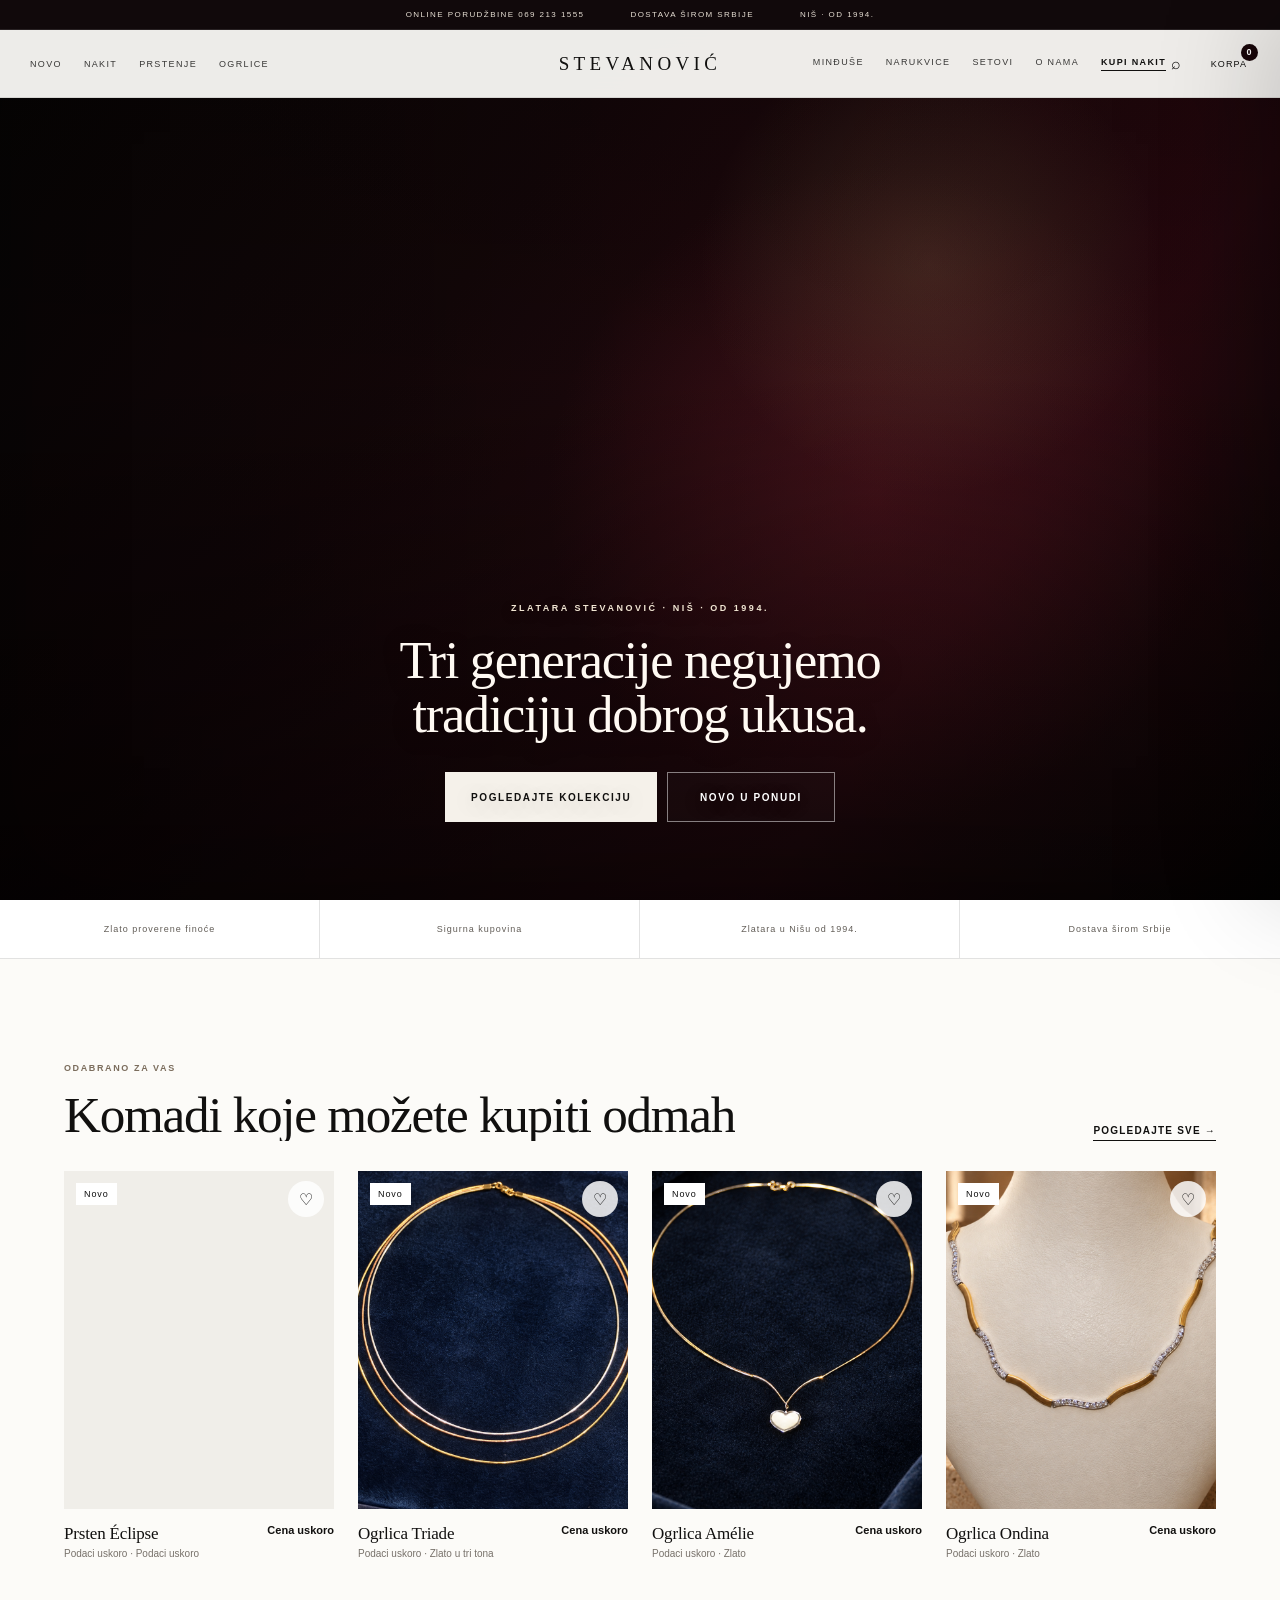
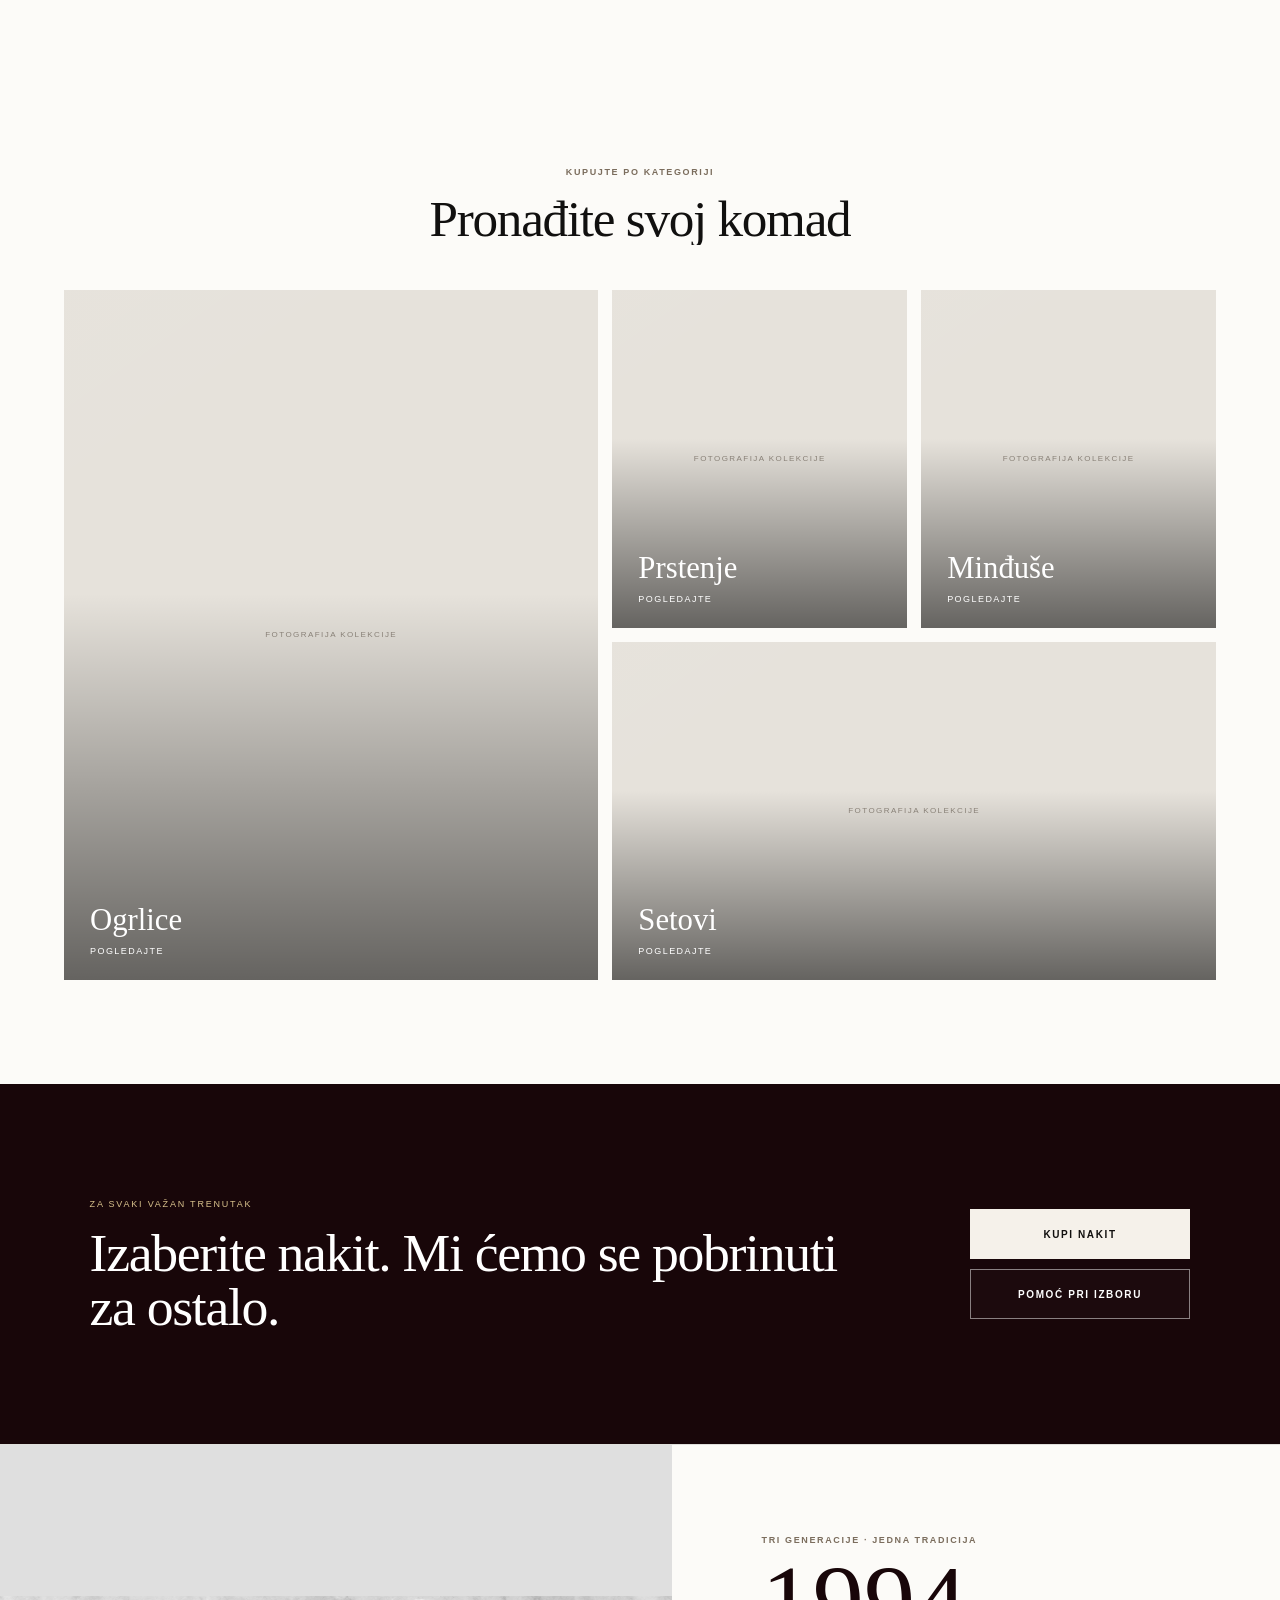
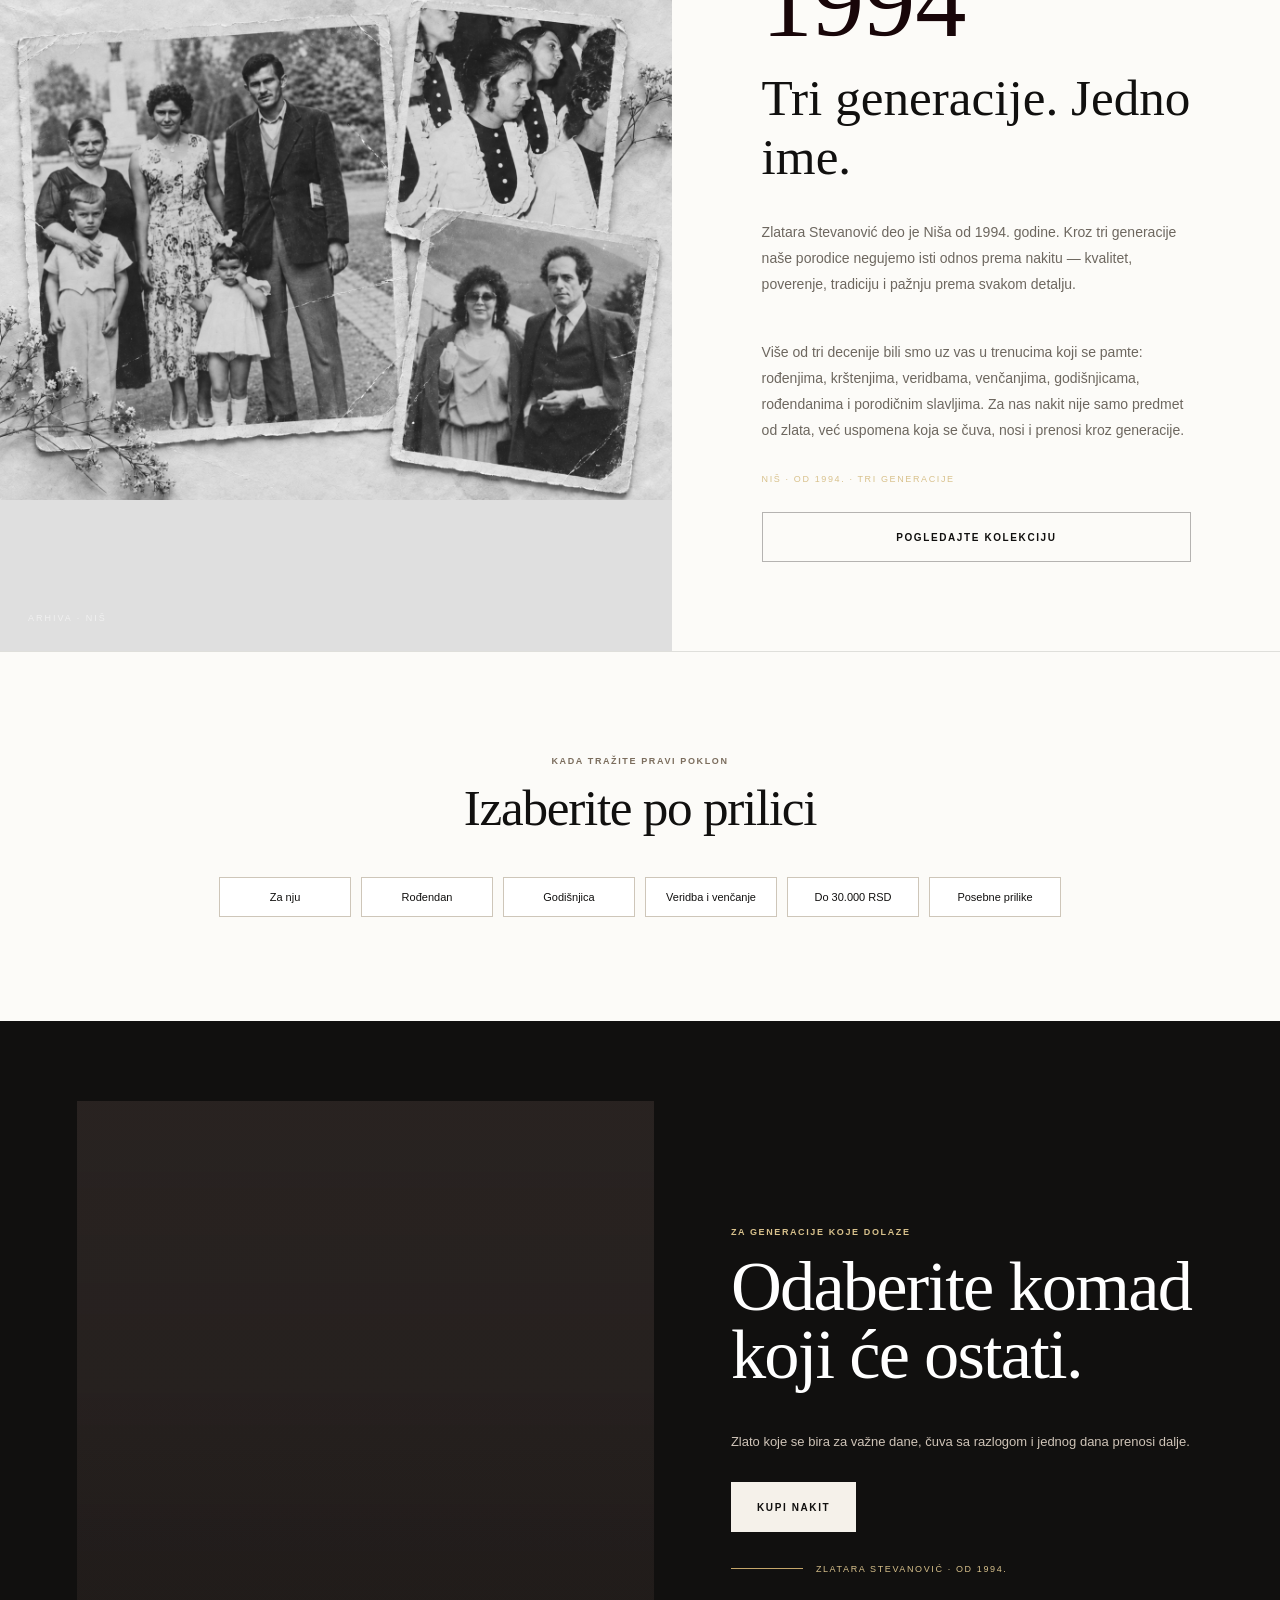
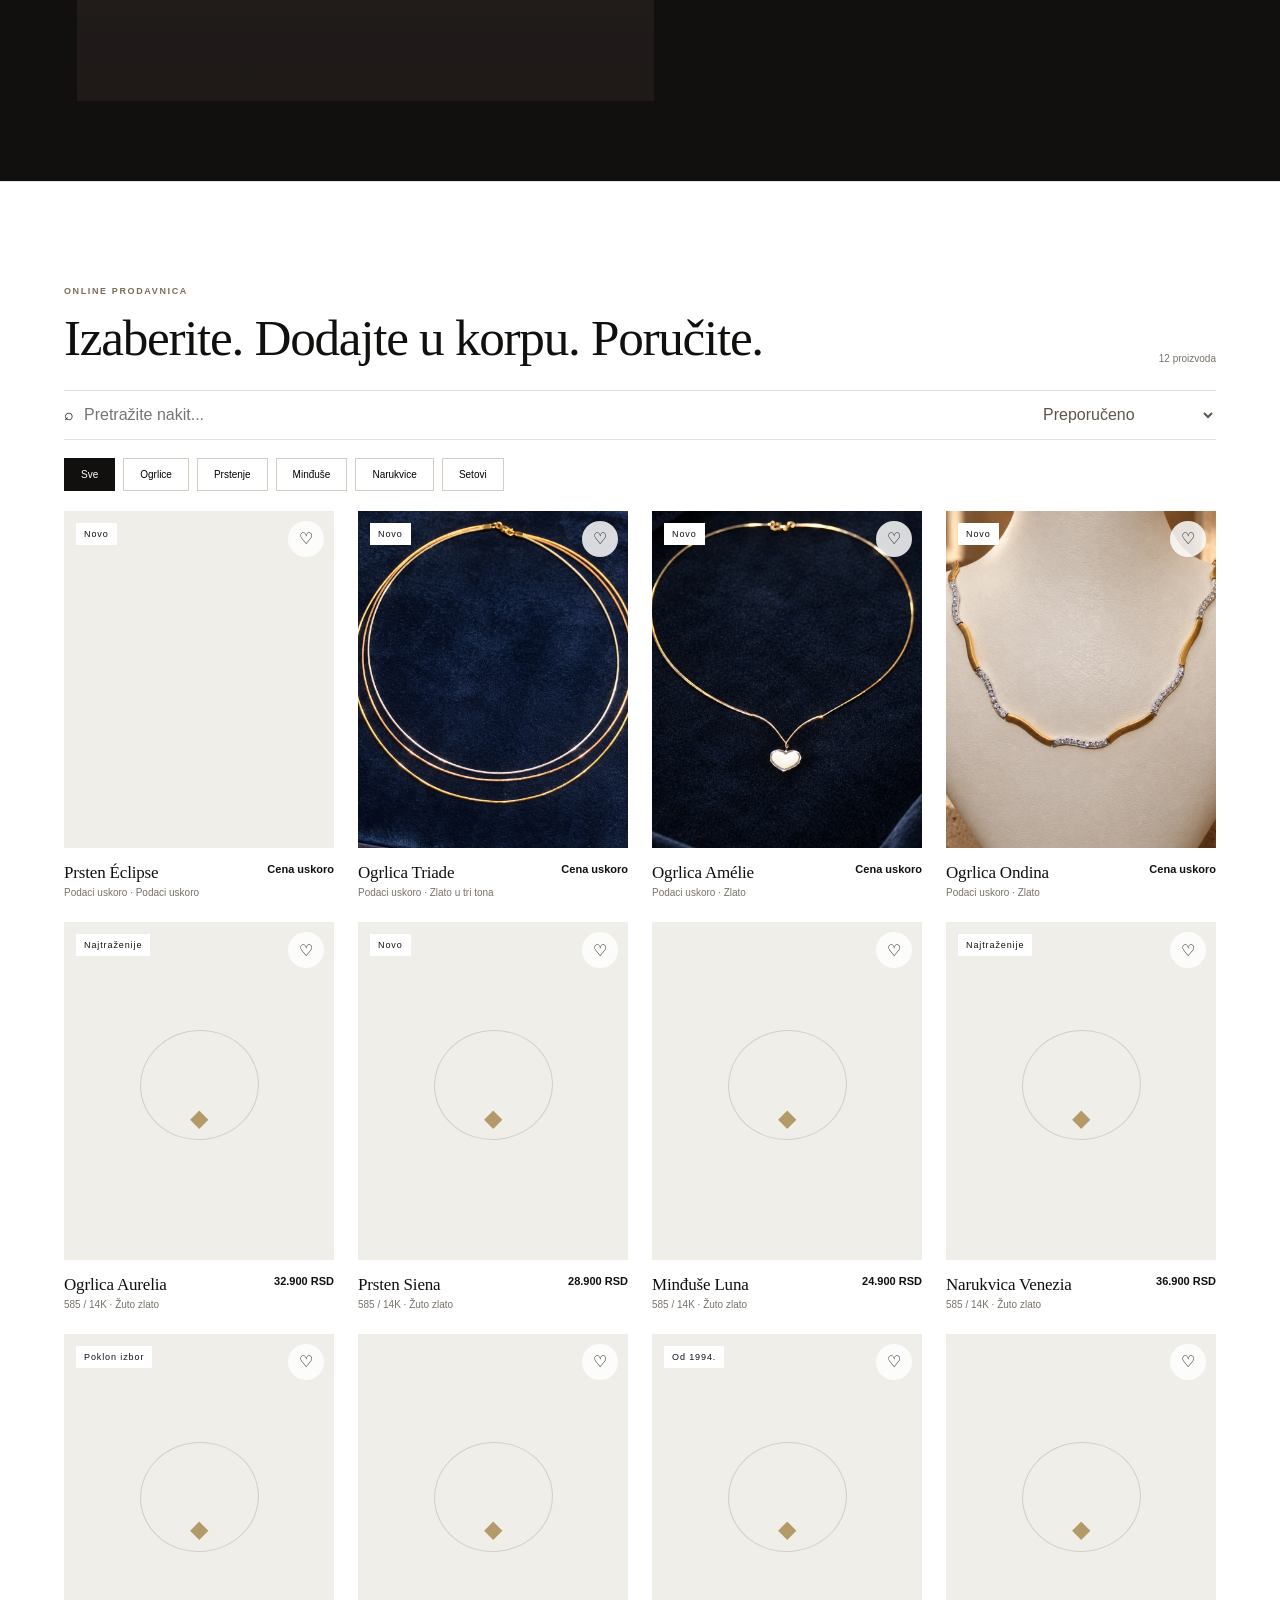
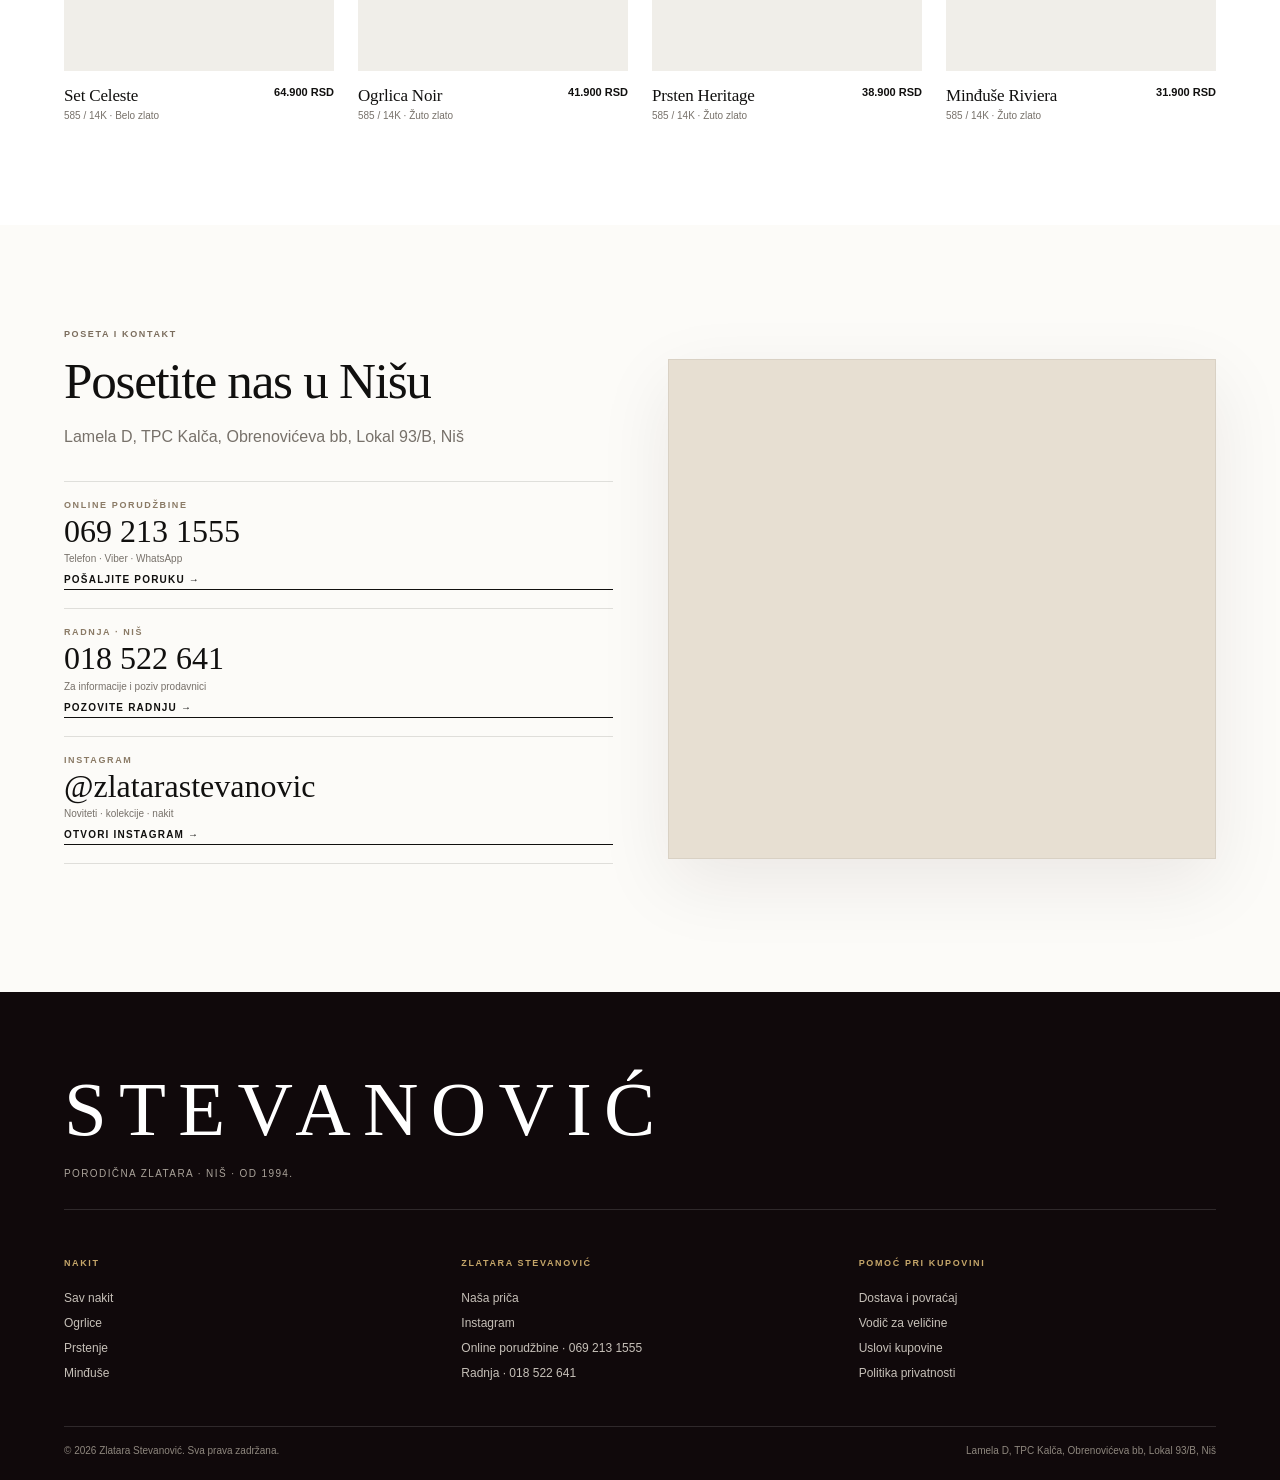
==== index.html @ 7d491652 "Dodaj Prsten Éclipse u katalog" ====
<!doctype html>
<html lang="sr">
<head>  
  <meta charset="utf-8" />
  <meta name="viewport" content="width=device-width,initial-scale=1" />
  <meta name="theme-color" content="#180609" />
  <title>Zlatara Stevanović — Porodična zlatara u Nišu od 1994.</title>
  <meta name="description" content="Zlatara Stevanović u Nišu od 1994. Ogrlice, prstenje, minđuše, narukvice i setovi. Online porudžbine i dostava širom Srbije." />

  <style>
    :root{
      --black:#090706;
      --oxblood:#180609;
      --oxblood-2:#26090f;
      --wine:#431018;
      --wine-soft:#5b1822;
      --ivory:#f4efe6;
      --paper:#fbfaf7;
      --champ:#c5a66a;
      --champ-soft:#d8c18c;
      --ink:#0c0a09;
      --muted:#77716a;
      --line:rgba(25,18,15,.14);
      --serif:Georgia,"Times New Roman",serif;
      --sans:Arial,Helvetica,sans-serif;
      --shadow:0 30px 80px rgba(18,8,8,.16);
    }

    *{box-sizing:border-box}
    html{scroll-behavior:smooth;background:var(--paper)}
    body{
      margin:0;
      background:var(--paper);
      color:var(--ink);
      font-family:var(--sans);
      overflow-x:hidden;
      -webkit-font-smoothing:antialiased;
    }
    body.no-scroll{overflow:hidden}
    a{text-decoration:none;color:inherit}
    button,input,select,textarea{font:inherit}
    button{cursor:pointer}
    img{display:block;max-width:100%}
    ::selection{background:var(--champ);color:var(--ink)}

    .eyebrow{
      font-size:10px;
      letter-spacing:.24em;
      font-weight:700;
      color:#796d59;
      margin-bottom:16px;
    }
    .eyebrow.light{color:var(--champ-soft)}
    .section{padding:108px 5vw}
    .section-head{
      display:flex;
      justify-content:space-between;
      align-items:end;
      gap:20px;
      margin-bottom:38px;
    }
    .section h2,.section-head h2{
      font-family:var(--serif);
      font-size:clamp(38px,4.2vw,64px);
      font-weight:400;
      line-height:1;
      letter-spacing:-.02em;
      margin:0;
    }
    .center{text-align:center}

    .btn{
      min-height:50px;
      padding:0 25px;
      border:1px solid transparent;
      display:inline-flex;
      align-items:center;
      justify-content:center;
      gap:8px;
      font-size:10px;
      font-weight:700;
      letter-spacing:.16em;
      transition:transform .3s ease,background .3s ease,color .3s ease,border-color .3s ease;
      position:relative;
      overflow:hidden;
      will-change:transform;
    }
    .btn:before{
      content:"";
      position:absolute;
      inset:0;
      background:rgba(255,255,255,.12);
      transform:translateX(-110%);
      transition:transform .45s ease;
    }
    .btn:hover:before{transform:translateX(0)}
    .btn:hover{transform:translateY(-2px)}
    .btn-light{background:var(--ivory);color:var(--ink)}
    .btn-dark{background:var(--ink);color:white}
    .btn-gold{background:var(--champ);color:var(--ink)}
    .btn-burgundy{background:var(--oxblood);color:white}
    .btn-ghost{border-color:rgba(255,255,255,.48);color:white;background:rgba(255,255,255,.02)}
    .full{width:100%}
    .text-link{
      display:inline-flex;
      gap:8px;
      align-items:center;
      border-bottom:1px solid currentColor;
      padding-bottom:4px;
      font-size:10px;
      letter-spacing:.12em;
      font-weight:700;
    }

    /* SPLASH */
    #splash{
      position:fixed;z-index:9999;inset:0;
      background:linear-gradient(135deg,var(--black),var(--oxblood));
      color:white;
      display:grid;
      place-items:center;
      align-content:center;
      transition:opacity .6s ease,visibility .6s ease;
    }
    #splash.hide{opacity:0;visibility:hidden}
    .splash-word{
      font-family:var(--serif);
      font-size:clamp(40px,8vw,110px);
      letter-spacing:.14em;
      animation:brandIn 1s ease both;
    }
    .splash-sub{
      margin-top:18px;
      color:var(--champ);
      font-size:9px;
      letter-spacing:.36em;
    }
    @keyframes brandIn{
      from{opacity:0;letter-spacing:.34em;filter:blur(8px)}
      to{opacity:1;letter-spacing:.14em;filter:blur(0)}
    }

    /* CURSOR GLOW */
    .cursor-glow{
      position:fixed;
      z-index:14;
      pointer-events:none;
      width:340px;height:340px;
      margin:-170px 0 0 -170px;
      border-radius:50%;
      background:radial-gradient(circle,rgba(197,166,106,.075),transparent 68%);
      transform:translate3d(-500px,-500px,0);
      transition:transform .08s linear;
      mix-blend-mode:screen;
    }

    /* HEADER */
    header{
      position:fixed;
      z-index:80;
      top:0;left:0;right:0;
      height:78px;
      display:grid;
      grid-template-columns:1fr auto 1fr;
      align-items:center;
      padding:0 28px;
      color:white;
      border-bottom:1px solid rgba(255,255,255,.11);
      background:linear-gradient(to bottom,rgba(9,7,6,.72),rgba(9,7,6,.05));
      backdrop-filter:blur(8px);
      transition:height .35s ease,background .35s ease,box-shadow .35s ease;
    }
    header.scrolled{
      height:64px;
      background:rgba(24,6,9,.94);
      box-shadow:0 10px 40px rgba(0,0,0,.18);
      backdrop-filter:blur(18px);
    }
    .nav{display:flex;gap:18px}
    .nav a{
      font-size:10px;
      letter-spacing:.12em;
      opacity:.9;
      transition:.25s ease;
    }
    .nav a:hover{color:var(--champ)}
    .nav.right{justify-content:flex-end;padding-right:84px}
    .wordmark{
      font-family:var(--serif);
      font-size:18px;
      letter-spacing:.25em;
      transition:font-size .35s ease,letter-spacing .35s ease;
    }
    header.scrolled .wordmark{font-size:15px;letter-spacing:.22em}
    .actions{position:absolute;right:22px;display:flex;gap:4px}
    .icon-btn{
      width:40px;height:40px;
      border:0;border-radius:50%;
      background:transparent;color:inherit;
      display:grid;place-items:center;
      transition:.25s;
    }
    .icon-btn:hover{background:rgba(255,255,255,.08)}
    .bag{position:relative;width:auto;padding:0 11px;font-size:9px;letter-spacing:.12em}
    .count{
      position:absolute;top:0;right:0;
      width:17px;height:17px;border-radius:50%;
      display:grid;place-items:center;
      background:var(--champ);color:var(--ink);
      font-size:9px;font-weight:700;
    }
    .mobile-menu-btn{display:none}
    .mobile-menu{display:none}


    /* HERO FOTOGRAFIJA / HOUSE MARK */
    .hero-image{
      position:absolute;
      inset:0;
      width:100%;
      height:100%;
      object-fit:cover;
      object-position:center 42%;
      z-index:-2.8;
      filter:saturate(.86) contrast(1.03) brightness(.76);
      opacity:1;
    }
    .hero-image.is-missing{display:none}

    .hero-center{
      position:absolute;
      inset:0;
      z-index:3;
      display:flex;
      align-items:center;
      justify-content:center;
      text-align:center;
      padding:110px 24px 72px;
    }
    .house-signature{
      width:min(680px,90vw);
      display:flex;
      flex-direction:column;
      align-items:center;
      text-shadow:0 10px 34px rgba(0,0,0,.32);
    }
    .house-seal{
      width:104px;
      height:130px;
      border:1px solid rgba(216,193,140,.66);
      border-radius:50% 50% 46% 46% / 44% 44% 56% 56%;
      display:grid;
      place-items:center;
      position:relative;
      margin-bottom:21px;
      backdrop-filter:blur(2px);
      background:rgba(20,6,9,.10);
    }
    .house-seal:before,
    .house-seal:after{
      content:"";
      position:absolute;
      left:50%;
      width:34px;
      height:1px;
      background:rgba(216,193,140,.62);
      transform:translateX(-50%);
    }
    .house-seal:before{top:25px}
    .house-seal:after{bottom:25px}
    .house-seal-main{
      font-family:var(--serif);
      font-size:29px;
      font-style:italic;
      letter-spacing:-.08em;
      color:var(--ivory);
      transform:translateX(-2px);
    }
    .house-script{
      font-family:"Baskerville","Iowan Old Style",Georgia,serif;
      font-style:italic;
      font-weight:400;
      font-size:clamp(48px,6.2vw,92px);
      line-height:.92;
      letter-spacing:-.035em;
      color:#fffaf1;
      margin:0;
    }
    .house-est{
      margin-top:13px;
      font-size:9px;
      letter-spacing:.34em;
      color:var(--champ-soft);
      font-weight:700;
    }
    .house-tagline{
      font-family:var(--serif);
      font-size:clamp(17px,1.55vw,23px);
      color:#eee5d8;
      margin:24px 0 28px;
    }
    .house-actions{
      display:flex;
      gap:11px;
      justify-content:center;
      flex-wrap:wrap;
    }

    /* HERO VIDEO */
    .hero{
      position:relative;
      height:100svh;
      min-height:720px;
      background:var(--oxblood);
      color:white;
      overflow:hidden;
      isolation:isolate;
    }
    .hero-fallback{
      position:absolute;inset:0;
      background:
        radial-gradient(circle at 72% 30%,rgba(197,166,106,.18),transparent 20%),
        radial-gradient(circle at 68% 55%,rgba(105,28,39,.48),transparent 32%),
        linear-gradient(125deg,#070605 0,#130608 35%,#2b0a10 72%,#0a0706 100%);
      transform:scale(1.03);
      animation:heroPulse 15s ease-in-out infinite alternate;
      z-index:-4;
    }
    @keyframes heroPulse{to{transform:scale(1.085)}}
    .hero-video{
      position:absolute;
      inset:0;
      width:100%;
      height:100%;
      object-fit:cover;
      object-position:center 42%;
      z-index:-3;
      filter:saturate(.90) contrast(1.04) brightness(.76);
      opacity:0;
      transition:opacity 1.35s ease;
      pointer-events:none;
      background:transparent;
    }
    .hero-video.active{opacity:1}
    .hero-video.is-missing{display:none}

    /* Ako je Pexels video vertikalan, na desktopu ga ne razvlačimo i ne kropujemo brutalno.
       Stoji kao cinematic panel desno, a levo ostaje oxblood prostor za brend i CTA. */
    .hero-video.portrait{
      inset:0 0 0 auto;
      width:54vw;
      height:100%;
      object-fit:contain;
      object-position:center center;
      filter:saturate(.92) contrast(1.05) brightness(.80);
    }

    .hero-video.landscape{
      inset:0;
      width:100%;
      height:100%;
      object-fit:cover;
      object-position:center 42%;
    }
    .hero-overlay{
      position:absolute;inset:0;z-index:-2;
      background:
        linear-gradient(to bottom,rgba(7,5,5,.30),rgba(13,6,7,.10) 38%,rgba(7,5,5,.58) 100%),
        linear-gradient(90deg,rgba(24,6,9,.18),transparent 42%,rgba(9,7,6,.16));
    }
    .hero-vignette{
      position:absolute;inset:0;z-index:-1;
      box-shadow:inset 0 0 190px rgba(0,0,0,.68);
      pointer-events:none;
    }
    .hero-content{
      position:absolute;
      left:7vw;
      bottom:13vh;
      width:min(760px,52vw);
      max-width:760px;
      z-index:2;
    }
    .hero h1{margin:0}
    .hero p{margin:0}
    .hero-actions{display:flex;gap:11px;flex-wrap:wrap}

    /* TRUST */
    .trust{
      display:grid;
      grid-template-columns:repeat(4,1fr);
      background:var(--ivory);
      border-bottom:1px solid var(--line);
    }
    .trust div{
      min-height:66px;
      display:flex;
      align-items:center;
      justify-content:center;
      gap:9px;
      border-right:1px solid var(--line);
      font-size:10px;
      letter-spacing:.085em;
    }
    .trust div:last-child{border-right:0}

    /* PRODUCTS */
    .product-grid{display:grid;grid-template-columns:repeat(4,1fr);gap:16px}
    .card{min-width:0}
    .pic{
      position:relative;
      aspect-ratio:4/5;
      overflow:hidden;
      background:
        radial-gradient(circle at 65% 28%,rgba(207,174,104,.35),transparent 22%),
        linear-gradient(135deg,#170b0e,#5b1822);
    }
    .pic .product-photo,
    .pic .product-photo-hover{
      position:absolute;inset:0;
      width:100%;height:100%;
      object-fit:cover;
      transition:opacity .55s ease,transform .9s cubic-bezier(.22,.61,.36,1);
    }
    .pic .product-photo-hover{opacity:0}
    .pic.has-image:before,.pic.has-image:after{display:none}
    .card:hover .product-photo{opacity:0;transform:scale(1.025)}
    .card:hover .product-photo-hover{opacity:1;transform:scale(1.045)}
    .pic:not(.has-image):before{
      content:"";
      position:absolute;
      left:22%;right:22%;top:28%;height:38%;
      border:1px solid rgba(217,189,126,.56);
      border-radius:50%;
      transform:rotate(-5deg);
      box-shadow:0 0 50px rgba(217,189,126,.08);
    }
    .pic:not(.has-image):after{
      content:"◆";
      position:absolute;
      left:50%;top:58%;
      transform:translate(-50%,-50%);
      color:#d3b773;
      font-size:38px;
    }
    .badge{
      position:absolute;left:12px;top:12px;
      background:rgba(250,248,243,.92);
      padding:7px 9px;
      font-size:9px;
      letter-spacing:.1em;
      z-index:3;
    }
    .heart{
      position:absolute;right:10px;top:10px;
      width:36px;height:36px;
      border:0;border-radius:50%;
      background:rgba(255,255,255,.84);
      z-index:3;
    }
    .quick{
      position:absolute;
      left:12px;right:12px;bottom:12px;
      min-height:44px;
      border:0;
      background:rgba(24,6,9,.94);
      color:white;
      font-size:9px;
      letter-spacing:.14em;
      transform:translateY(64px);
      transition:.32s ease;
      z-index:3;
    }
    .card:hover .quick{transform:none}
    .meta{display:flex;justify-content:space-between;gap:10px;padding:14px 2px}
    .meta h3{font-family:var(--serif);font-size:19px;font-weight:400;letter-spacing:-.01em;margin:0}
    .meta small{display:block;color:var(--muted);font-size:10px;margin-top:4px}
    .meta strong{font-size:12px;white-space:nowrap}

    /* ASYMMETRIC CATEGORIES */
    .category-editorial{
      display:grid;
      grid-template-columns:1.45fr .8fr .8fr;
      grid-template-rows:1fr 1fr;
      gap:10px;
      min-height:760px;
    }
    .cat{
      position:relative;
      overflow:hidden;
      color:white;
      background:linear-gradient(145deg,#16070a,#4a1119);
      min-height:0;
    }
    .cat.large{grid-row:1/3}
    .cat.wide{grid-column:2/4}
    .cat-media{
      position:absolute;inset:0;
      background:
        radial-gradient(circle at 62% 28%,rgba(197,166,106,.18),transparent 20%),
        linear-gradient(145deg,#100708,#4a1119);
      transition:transform 1.1s ease,filter .7s ease;
    }
    .cat:nth-child(2) .cat-media{background:linear-gradient(145deg,#161312,#443832)}
    .cat:nth-child(3) .cat-media{background:linear-gradient(145deg,#0f0d0d,#3a3037)}
    .cat:nth-child(4) .cat-media{background:linear-gradient(145deg,#13080a,#5f1822)}
    .cat:hover .cat-media{transform:scale(1.045);filter:brightness(1.08)}
    .cat-media:before{
      content:"";
      position:absolute;
      inset:0;
      background:linear-gradient(145deg,rgba(255,255,255,.025),transparent 42%);
    }
    .cat-shade{
      position:absolute;inset:0;
      background:linear-gradient(to top,rgba(0,0,0,.70),transparent 62%);
    }
    .cat-label{
      position:absolute;
      left:24px;bottom:22px;
      font-family:var(--serif);
      font-size:clamp(28px,3vw,44px);
    }
    .cat-label span{
      display:block;
      font-family:var(--sans);
      font-size:9px;
      letter-spacing:.16em;
      margin-top:8px;
    }

    /* HERITAGE */
    .heritage{
      display:grid;
      grid-template-columns:1.05fr .95fr;
      min-height:800px;
      background:var(--black);
      color:white;
    }
    .heritage-photo{
      min-height:800px;
      background:
        linear-gradient(rgba(0,0,0,.18),rgba(0,0,0,.34)),
        url("heritage.jpg") center/cover no-repeat,
        linear-gradient(145deg,#191411,#514236);
      position:relative;
      overflow:hidden;
      filter:saturate(.72);
    }
    .heritage-photo:before{
      content:"1994";
      position:absolute;
      left:50%;top:50%;
      transform:translate(-50%,-50%);
      font-family:var(--serif);
      font-size:clamp(110px,15vw,250px);
      color:rgba(255,255,255,.08);
    }
    .heritage-photo:after{
      content:"ARHIVA · NIŠ";
      position:absolute;
      left:28px;bottom:28px;
      font-size:9px;
      letter-spacing:.22em;
      color:rgba(255,255,255,.66);
    }
    .heritage-copy{
      padding:9vw 7vw;
      display:flex;
      flex-direction:column;
      justify-content:center;
      background:linear-gradient(135deg,#080706,#180609);
    }
    .year{
      font-family:var(--serif);
      font-size:clamp(84px,11vw,174px);
      color:var(--champ);
      line-height:.8;
      margin-bottom:38px;
    }
    .heritage-copy h2{
      font-family:var(--serif);
      font-size:clamp(40px,4vw,62px);
      font-weight:400;
      margin:0 0 20px;
    }
    .heritage-copy p{
      color:#c6bfb6;
      line-height:1.85;
      max-width:500px;
      font-size:14px;
      margin-bottom:28px;
    }

    /* OCCASIONS */
    .pills{display:flex;gap:10px;flex-wrap:wrap;justify-content:center}
    .pill{
      border:1px solid #cec6b9;
      border-radius:999px;
      padding:13px 19px;
      font-size:11px;
      transition:.25s;
    }
    .pill:hover{background:var(--oxblood);color:white;border-color:var(--oxblood)}

    /* CAMPAIGN / SHOP THE LOOK */
    .campaign{
      min-height:145vh;
      position:relative;
      background:linear-gradient(135deg,#080706,#180609 52%,#3d0f16);
      color:white;
      overflow:hidden;
    }
    .campaign-sticky{
      position:sticky;
      top:0;
      height:100vh;
      display:grid;
      grid-template-columns:1.08fr .92fr;
      align-items:center;
      gap:5vw;
      padding:7vw;
    }
    .campaign-visual{
      height:76vh;
      max-height:840px;
      position:relative;
      overflow:hidden;
      box-shadow:var(--shadow);
      background:
        linear-gradient(rgba(24,6,9,.12),rgba(24,6,9,.28)),
        url("campaign.jpg") center/cover no-repeat,
        radial-gradient(circle at 55% 34%,#6b2730 0,#2b0a10 35%,#100708 75%);
    }
    .campaign-visual:before{
      content:"";
      position:absolute;
      inset:0;
      background:linear-gradient(to top,rgba(9,7,6,.20),transparent 55%);
    }
    .campaign-visual:after{content:none}
    .campaign-copy h2{
      font-family:var(--serif);
      font-size:clamp(56px,7vw,112px);
      font-weight:400;
      line-height:.88;
      margin:0 0 30px;
    }
    .campaign-copy p{
      color:#cfc4b8;
      max-width:520px;
      line-height:1.8;
      margin-bottom:28px;
    }
    .campaign-step{
      display:flex;
      align-items:center;
      gap:13px;
      margin-top:32px;
      font-size:9px;
      letter-spacing:.18em;
      color:var(--champ-soft);
    }
    .campaign-step:before{content:"";width:72px;height:1px;background:var(--champ)}

    /* SHOP */
    #shop{scroll-margin-top:72px;background:var(--paper)}
    .shop-intro{
      display:flex;
      justify-content:space-between;
      gap:20px;
      align-items:end;
      margin-bottom:14px;
    }
    .shop-tools{
      display:flex;
      justify-content:space-between;
      gap:12px;
      border-top:1px solid var(--line);
      border-bottom:1px solid var(--line);
      padding:14px 0;
      margin:32px 0 14px;
    }
    .search{display:flex;align-items:center;gap:8px}
    .search input{border:0;outline:0;background:transparent;min-width:280px}
    .shop-tools select{border:0;background:transparent;outline:0;color:#5c554c}
    .tabs{display:flex;gap:8px;overflow:auto;padding:4px 0 20px}
    .tab{
      border:1px solid #d5cec2;
      background:transparent;
      border-radius:999px;
      padding:9px 15px;
      white-space:nowrap;
      font-size:10px;
    }
    .tab.active{background:var(--oxblood);color:white;border-color:var(--oxblood)}

    /* VISIT */
    .visit{background:var(--ivory)}
    .visit-grid{display:grid;grid-template-columns:1fr 1fr;gap:55px;align-items:center}
    .visit p{color:var(--muted);line-height:1.7;max-width:470px}
    .contact-list{
      display:grid;
      gap:0;
      margin:30px 0 24px;
      border-top:1px solid var(--line);
    }
    .contact-item{
      padding:18px 0;
      border-bottom:1px solid var(--line);
      display:grid;
      gap:5px;
    }
    .contact-kicker{
      font-size:9px;
      letter-spacing:.18em;
      color:#8a7a65;
      font-weight:700;
    }
    .contact-value{
      font-family:var(--serif);
      font-size:clamp(25px,2.5vw,34px);
      line-height:1.05;
      width:max-content;
    }
    .contact-item small{
      color:var(--muted);
      font-size:10px;
      margin-bottom:5px;
    }
    .map{
      height:500px;
      overflow:hidden;
      border:1px solid rgba(60,42,33,.08);
      background:#e7dfd2;
      box-shadow:0 24px 70px rgba(41,18,18,.08);
    }
    .map iframe{
      width:100%;
      height:100%;
      border:0;
      filter:saturate(.72) sepia(.05) contrast(.97);
    }

    /* FOOTER */
    footer{
      background:linear-gradient(135deg,#070605,#180609);
      color:white;
      padding:74px 5vw 24px;
    }
    .footer-logo{
      font-family:var(--serif);
      font-size:clamp(42px,8vw,112px);
      letter-spacing:.1em;
      border-bottom:1px solid rgba(255,255,255,.13);
      padding-bottom:30px;
    }
    .footer-logo small{
      display:block;
      font-family:var(--sans);
      font-size:10px;
      color:#aaa39a;
      letter-spacing:.14em;
      margin-top:14px;
    }
    .footer-cols{display:grid;grid-template-columns:repeat(3,1fr);gap:40px;padding:36px 0 46px}
    .footer-cols div{display:flex;flex-direction:column;gap:11px}
    .footer-cols h4{font-size:9px;letter-spacing:.18em;color:var(--champ)}
    .footer-cols a,.footer-cols span{font-size:12px;color:#c6c0b8}
    .foot-bottom{
      border-top:1px solid rgba(255,255,255,.13);
      padding-top:18px;
      display:flex;justify-content:space-between;gap:20px;
      color:#8e877e;font-size:10px;
    }

    /* CART */
    .backdrop{
      position:fixed;z-index:88;inset:0;
      background:rgba(8,5,5,.48);
      backdrop-filter:blur(7px);
      opacity:0;pointer-events:none;
      transition:.3s;
    }
    .backdrop.show{opacity:1;pointer-events:auto}
    .drawer{
      position:fixed;z-index:90;
      right:0;top:0;bottom:0;
      width:min(470px,100%);
      background:var(--paper);
      transform:translateX(102%);
      transition:.42s cubic-bezier(.22,.61,.36,1);
      display:flex;flex-direction:column;
      box-shadow:-30px 0 100px rgba(0,0,0,.16);
    }
    .drawer.open{transform:none}
    .drawer-head{
      padding:27px;
      display:flex;
      justify-content:space-between;
      border-bottom:1px solid var(--line);
    }
    .drawer-head h2{
      font-family:var(--serif);
      font-weight:400;
      font-size:31px;
      margin:0;
    }
    .drawer-items{flex:1;overflow:auto;padding:6px 26px}
    .cart-item{
      display:grid;
      grid-template-columns:86px 1fr;
      gap:13px;
      padding:16px 0;
      border-bottom:1px solid var(--line);
    }
    .cart-thumb{
      height:105px;
      background:linear-gradient(135deg,#180609,#5b1822);
      position:relative;
      overflow:hidden;
    }
    .cart-thumb img{width:100%;height:100%;object-fit:cover}
    .cart-thumb:after{
      content:"◆";
      position:absolute;inset:0;
      display:grid;place-items:center;
      color:var(--champ);
    }
    .cart-thumb.has-image:after{display:none}
    .cart-item h4{font-family:var(--serif);font-weight:400;font-size:19px;margin:0 0 4px}
    .cart-item small{color:var(--muted);font-size:10px}
    .qty{display:flex;align-items:center;gap:8px;margin-top:9px}
    .qty button{width:27px;height:27px;border:1px solid var(--line);background:white}
    .remove{margin-left:auto!important;color:#8b8175}
    .drawer-foot{border-top:1px solid var(--line);padding:22px 26px 28px}
    .total{display:flex;justify-content:space-between;font-family:var(--serif);font-size:24px;margin-bottom:14px}
    .drawer-foot p{font-size:10px;color:var(--muted)}

    /* PRODUCT MODAL */
    .modal{
      position:fixed;z-index:95;inset:0;
      background:rgba(8,5,5,.74);
      backdrop-filter:blur(10px);
      display:none;
      place-items:center;
      padding:24px;
    }
    .modal.open{display:grid}
    .modal-box{
      width:min(1120px,100%);
      max-height:92vh;
      overflow:auto;
      background:var(--paper);
      display:grid;
      grid-template-columns:1.12fr .88fr;
      position:relative;
      box-shadow:0 50px 160px rgba(0,0,0,.38);
    }
    .modal-image{
      min-height:690px;
      background:
        radial-gradient(circle at 70% 28%,rgba(208,178,110,.22),transparent 20%),
        linear-gradient(135deg,#180609,#5b1822);
      position:relative;
      overflow:hidden;
    }
    .modal-image img{
      position:absolute;inset:0;
      width:100%;height:100%;
      object-fit:cover;
    }
    .modal-image:after{
      content:"◆";
      position:absolute;inset:0;
      display:grid;place-items:center;
      font-size:80px;color:var(--champ);
    }
    .modal-image.has-image:after{display:none}
    .modal-copy{padding:62px 55px}
    .modal-copy h2{
      font-family:var(--serif);
      font-size:50px;
      font-weight:400;
      margin:0 0 10px;
    }
    .modal-price{font-size:17px;margin-bottom:20px}
    .modal-copy p{color:var(--muted);line-height:1.7}
    .specs{margin:24px 0;border-top:1px solid var(--line);border-bottom:1px solid var(--line)}
    .specs div{
      display:flex;justify-content:space-between;
      padding:11px 0;
      font-size:11px;
      border-bottom:1px solid rgba(0,0,0,.07);
    }
    .specs div:last-child{border:0}
    .product-trust{
      margin-top:22px;
      padding-top:18px;
      border-top:1px solid var(--line);
      display:grid;
      gap:8px;
      color:var(--muted);
      font-size:10px;
    }
    .close-modal{
      position:absolute;
      top:14px;right:14px;
      z-index:3;
      width:40px;height:40px;
      border:0;border-radius:50%;
      background:white;
      font-size:20px;
    }

    /* MOBILE STICKY BUY BAR */
    .mobile-buy{
      display:none;
      position:fixed;
      z-index:98;
      left:0;right:0;bottom:0;
      background:rgba(251,250,247,.97);
      border-top:1px solid var(--line);
      padding:10px 12px calc(10px + env(safe-area-inset-bottom));
      box-shadow:0 -18px 45px rgba(0,0,0,.12);
      align-items:center;
      gap:12px;
    }
    .mobile-buy strong{font-size:12px;white-space:nowrap}
    .mobile-buy .btn{flex:1}


    /* NAPREDNI VODIČ ZA VELIČINE */
    .size-guide{
      position:fixed;
      z-index:110;
      inset:0;
      background:rgba(8,5,5,.74);
      backdrop-filter:blur(12px);
      display:none;
      place-items:center;
      padding:24px;
    }
    .size-guide.open{display:grid}
    .size-guide-shell{
      width:min(1180px,100%);
      max-height:92vh;
      overflow:auto;
      background:var(--paper);
      box-shadow:0 55px 170px rgba(0,0,0,.42);
      position:relative;
    }
    .size-guide-top{
      background:linear-gradient(135deg,#090706,#26090f);
      color:white;
      padding:44px 52px 34px;
      display:grid;
      grid-template-columns:1fr auto;
      gap:30px;
      align-items:start;
    }
    .size-guide-top h2{
      font-family:var(--serif);
      font-size:clamp(44px,5vw,72px);
      font-weight:400;
      line-height:.95;
      margin:0 0 14px;
    }
    .size-guide-top p{
      max-width:700px;
      color:#cfc5ba;
      line-height:1.75;
      margin:0;
      font-size:13px;
    }
    .size-guide-close{
      width:42px;height:42px;
      border:1px solid rgba(255,255,255,.28);
      background:transparent;color:white;
      border-radius:50%;
      font-size:21px;
    }
    .size-tabs{
      display:flex;
      gap:0;
      border-bottom:1px solid var(--line);
      background:var(--ivory);
      position:sticky;
      top:0;
      z-index:3;
    }
    .size-tab{
      flex:1;
      min-height:58px;
      border:0;
      border-right:1px solid var(--line);
      background:transparent;
      font-size:10px;
      letter-spacing:.15em;
      font-weight:700;
      color:#6f655c;
    }
    .size-tab:last-child{border-right:0}
    .size-tab.active{background:var(--oxblood);color:white}
    .size-panel{display:none;padding:46px 52px 54px}
    .size-panel.active{display:block}
    .guide-grid{
      display:grid;
      grid-template-columns:1.05fr .95fr;
      gap:44px;
      align-items:start;
    }
    .guide-card{
      border:1px solid var(--line);
      background:white;
      padding:28px;
    }
    .guide-card.dark{
      background:linear-gradient(145deg,#0a0706,#22090d);
      color:white;
      border-color:rgba(197,166,106,.22);
    }
    .guide-card h3{
      font-family:var(--serif);
      font-size:31px;
      font-weight:400;
      margin:0 0 12px;
    }
    .guide-card p{
      color:var(--muted);
      line-height:1.7;
      font-size:12px;
      margin:0 0 22px;
    }
    .guide-card.dark p{color:#c6bbb0}
    .measure-choice{
      display:grid;
      grid-template-columns:1fr 1fr;
      gap:8px;
      margin-bottom:20px;
    }
    .measure-choice button{
      border:1px solid #d8d0c4;
      background:var(--paper);
      padding:13px 10px;
      font-size:10px;
      letter-spacing:.08em;
    }
    .measure-choice button.active{
      background:var(--oxblood);
      color:white;
      border-color:var(--oxblood);
    }
    .measure-input{
      display:grid;
      grid-template-columns:1fr 92px;
      gap:10px;
      align-items:end;
    }
    .measure-input label{
      display:grid;
      gap:7px;
      font-size:10px;
      letter-spacing:.08em;
      color:#6c625a;
    }
    .measure-input input{
      width:100%;
      border:1px solid #d7d0c5;
      background:white;
      min-height:48px;
      padding:0 14px;
      font-size:18px;
      font-family:var(--serif);
      outline:none;
    }
    .measure-input input:focus{border-color:var(--wine)}
    .unit-box{
      min-height:48px;
      border:1px solid #d7d0c5;
      display:grid;
      place-items:center;
      font-size:11px;
      color:#766b61;
      background:var(--ivory);
    }
    .size-result{
      margin-top:24px;
      padding:24px;
      background:linear-gradient(135deg,#180609,#340d14);
      color:white;
      position:relative;
      overflow:hidden;
    }
    .size-result:after{
      content:"";
      position:absolute;
      width:180px;height:180px;
      border:1px solid rgba(197,166,106,.24);
      border-radius:50%;
      right:-50px;top:-72px;
    }
    .size-result .result-label{
      font-size:9px;
      letter-spacing:.18em;
      color:var(--champ-soft);
      margin-bottom:8px;
    }
    .size-result .result-main{
      font-family:var(--serif);
      font-size:48px;
      line-height:1;
      margin-bottom:8px;
    }
    .size-result .result-sub{
      color:#cfc5ba;
      font-size:11px;
      line-height:1.6;
      max-width:560px;
    }
    .micro-steps{
      display:grid;
      gap:14px;
      counter-reset:steps;
    }
    .micro-step{
      display:grid;
      grid-template-columns:34px 1fr;
      gap:12px;
      align-items:start;
    }
    .micro-step:before{
      counter-increment:steps;
      content:counter(steps);
      width:30px;height:30px;
      border:1px solid var(--champ);
      color:var(--champ);
      border-radius:50%;
      display:grid;
      place-items:center;
      font-size:10px;
    }
    .micro-step strong{display:block;font-size:11px;margin-bottom:4px}
    .micro-step span{font-size:11px;color:var(--muted);line-height:1.55}
    .guide-card.dark .micro-step span{color:#beb3aa}
    .ring-visual{
      height:250px;
      display:grid;
      place-items:center;
      position:relative;
      margin-top:10px;
    }
    .ring-circle{
      width:150px;height:150px;
      border:2px solid var(--champ);
      border-radius:50%;
      box-shadow:0 0 50px rgba(197,166,106,.14),inset 0 0 34px rgba(197,166,106,.05);
      transition:transform .4s ease;
    }
    .ring-measure-line{
      position:absolute;
      width:150px;
      height:1px;
      background:rgba(255,255,255,.72);
      top:50%;
    }
    .ring-measure-line:before,.ring-measure-line:after{
      content:"";
      position:absolute;
      width:1px;height:9px;
      background:rgba(255,255,255,.72);
      top:-4px;
    }
    .ring-measure-line:before{left:0}
    .ring-measure-line:after{right:0}
    .ring-caption{
      position:absolute;
      bottom:22px;
      font-size:9px;
      letter-spacing:.13em;
      color:#c7bdb2;
    }
    .size-table{
      width:100%;
      border-collapse:collapse;
      margin-top:20px;
      font-size:11px;
    }
    .size-table th,.size-table td{
      text-align:left;
      padding:10px 8px;
      border-bottom:1px solid var(--line);
    }
    .size-table th{
      font-size:9px;
      letter-spacing:.12em;
      color:#807368;
      font-weight:700;
    }
    .necklace-stage{
      min-height:370px;
      position:relative;
      display:grid;
      place-items:start center;
      padding-top:30px;
      overflow:hidden;
    }
    .neck-shape{
      width:210px;
      height:285px;
      border-left:1px solid rgba(197,166,106,.42);
      border-right:1px solid rgba(197,166,106,.42);
      border-bottom:1px solid rgba(197,166,106,.16);
      border-radius:42% 42% 48% 48%;
      position:relative;
    }
    .necklace-line{
      position:absolute;
      left:50%;
      top:72px;
      transform:translateX(-50%);
      width:145px;
      height:80px;
      border-left:2px solid var(--champ);
      border-right:2px solid var(--champ);
      border-bottom:2px solid var(--champ);
      border-radius:0 0 55% 55%;
      transition:height .35s ease,width .35s ease;
    }
    .necklace-line:after{
      content:"";
      position:absolute;
      width:8px;height:8px;
      border-radius:50%;
      background:var(--champ);
      left:50%;bottom:-5px;
      transform:translateX(-50%);
      box-shadow:0 0 16px rgba(197,166,106,.45);
    }
    .length-buttons{
      display:flex;
      flex-wrap:wrap;
      gap:8px;
      margin:18px 0 20px;
    }
    .length-buttons button,.fit-buttons button{
      border:1px solid #d8d0c4;
      background:white;
      padding:10px 13px;
      font-size:10px;
    }
    .length-buttons button.active,.fit-buttons button.active{
      background:var(--oxblood);
      color:white;
      border-color:var(--oxblood);
    }
    .fit-buttons{
      display:flex;
      gap:8px;
      flex-wrap:wrap;
      margin:16px 0;
    }
    .saved-size{
      margin-top:16px;
      padding:12px 14px;
      border-left:2px solid var(--champ);
      background:#f6f1e8;
      font-size:11px;
      color:#685e55;
      display:none;
    }
    .saved-size.show{display:block}
    .guide-help{
      margin-top:28px;
      padding-top:22px;
      border-top:1px solid var(--line);
      display:flex;
      justify-content:space-between;
      gap:18px;
      align-items:center;
      flex-wrap:wrap;
    }
    .guide-help p{margin:0;color:var(--muted);font-size:11px;line-height:1.6;max-width:650px}
    .footer-link{
      border:0;
      padding:0;
      background:transparent;
      color:#c6c0b8;
      font-size:12px;
      text-align:left;
      width:max-content;
    }
    .footer-link:hover{color:white}

    /* CHECKOUT */
    .checkout{
      position:fixed;z-index:100;inset:0;
      background:white;
      display:none;overflow:auto;
    }
    .checkout.open{display:block}
    .checkout-wrap{min-height:100vh;display:grid;grid-template-columns:1.1fr .9fr}
    .checkout-form{padding:70px 8vw}
    .checkout-summary{background:var(--ivory);padding:100px 7vw}
    .checkout-brand{font-family:var(--serif);letter-spacing:.2em;font-size:22px;margin-bottom:50px}
    .checkout h2{font-family:var(--serif);font-size:46px;font-weight:400;margin:0 0 26px}
    .form{display:flex;flex-direction:column;gap:13px}
    .form label{display:flex;flex-direction:column;gap:6px;font-size:10px;letter-spacing:.06em}
    .form input,.form select,.form textarea{
      padding:13px;border:1px solid #d5cfc5;background:white;outline:0;
    }
    .form input:focus,.form select:focus,.form textarea:focus{border-color:var(--wine)}
    .two{display:grid;grid-template-columns:1fr 1fr;gap:10px}
    .checkout-close{
      position:fixed;right:20px;top:20px;z-index:102;
      width:42px;height:42px;border:1px solid #ddd;background:white;border-radius:50%;
    }
    .summary-line{
      display:flex;justify-content:space-between;
      border-bottom:1px solid var(--line);
      padding:12px 0;
      font-size:12px;
    }
    .summary-total{
      display:flex;justify-content:space-between;
      font-family:var(--serif);
      font-size:25px;
      padding:22px 0;
    }
    .notice{font-size:10px;color:var(--muted);line-height:1.5}

    /* REVEAL */
    .reveal{
      opacity:0;
      transform:translateY(34px);
      filter:blur(4px);
      transition:opacity .9s ease,transform .9s ease,filter .9s ease;
    }
    .reveal.in{opacity:1;transform:none;filter:blur(0)}
    .mask-line{overflow:hidden}
    .mask-line > span{
      display:block;
      transform:translateY(105%);
      transition:transform .9s cubic-bezier(.16,1,.3,1);
    }
    .reveal.in .mask-line > span{transform:none}

    @media(max-width:1100px){
      .nav{display:none}
      .mobile-menu-btn{display:grid}
      .product-grid{grid-template-columns:repeat(2,1fr)}
      .category-editorial{grid-template-columns:1fr 1fr;grid-template-rows:520px 360px}
      .cat.large{grid-row:auto;grid-column:1/2}
      .cat.wide{grid-column:1/3}
      .heritage{grid-template-columns:1fr}
      .heritage-photo{min-height:560px}
      .campaign-sticky{grid-template-columns:1fr;gap:30px;height:auto;min-height:100vh;padding:90px 6vw}
      .campaign-visual{height:58vh}
      .visit-grid{grid-template-columns:1fr}
      .modal-box{grid-template-columns:1fr}
      .modal-image{min-height:440px}
      .checkout-wrap{grid-template-columns:1fr}
    }

    @media(max-width:700px){
      header{height:64px;padding:0 12px}
      .wordmark{font-size:15px}
      .actions{right:7px}
      .hero{min-height:690px}
      .hero-content{left:22px;right:22px;bottom:90px;width:auto;max-width:none}
      .hero-center{padding:92px 18px 54px}
      .house-seal{width:82px;height:102px;margin-bottom:17px}
      .house-seal-main{font-size:23px}
      .house-script{font-size:49px}
      .house-est{font-size:8px;letter-spacing:.26em}
      .house-tagline{font-size:17px;margin:20px 0 24px}
      .hero-video.portrait{
        inset:0;
        width:100%;
        height:100%;
        object-fit:cover;
        object-position:center center;
      }
      .hero-overlay{
        background:
          linear-gradient(to top,rgba(7,5,5,.90) 0%,rgba(24,6,9,.50) 48%,rgba(8,6,5,.12) 78%),
          linear-gradient(90deg,rgba(10,6,7,.34),rgba(10,6,7,.12));
      }
      .hero h1{font-size:54px}
      .hero p{font-size:19px;line-height:1.35}
      .film-note{display:none}
      .trust{grid-template-columns:1fr 1fr}
      .trust div{min-height:58px;font-size:9px}
      .section{padding:74px 17px}
      .section-head{align-items:start}
      .product-grid{gap:8px}
      .meta{display:block}
      .meta h3{font-size:16px}
      .meta strong{display:block;margin-top:7px}
      .quick{transform:none;left:8px;right:8px;bottom:8px;background:rgba(24,6,9,.92)}
      .category-editorial{display:grid;grid-template-columns:1fr;grid-template-rows:560px 300px 300px 360px}
      .cat.large,.cat.wide{grid-column:auto;grid-row:auto}
      .cat-label{font-size:28px;left:16px;bottom:16px}
      .heritage-copy{padding:74px 22px}
      .campaign{min-height:auto}
      .campaign-sticky{position:relative;padding:78px 18px}
      .campaign-visual{height:62vh}
      .campaign-copy h2{font-size:54px}
      .shop-tools{flex-direction:column}
      .search input{min-width:0;width:100%}
      .footer-cols{grid-template-columns:1fr 1fr}
      .foot-bottom{flex-direction:column}
      .modal{padding:0}
      .modal-box{height:100vh;max-height:none}
      .modal-copy{padding:40px 20px 92px}
      .modal-image{min-height:360px}
      .mobile-buy.show{display:flex}
      .checkout-form,.checkout-summary{padding:70px 20px}
      .two{grid-template-columns:1fr}
      .size-guide{padding:0}
      .size-guide-shell{width:100%;height:100vh;max-height:none}
      .size-guide-top{padding:34px 20px 24px}
      .size-guide-top h2{font-size:42px}
      .size-tabs{overflow:auto}
      .size-tab{min-width:125px}
      .size-panel{padding:28px 18px 40px}
      .guide-grid{grid-template-columns:1fr;gap:16px}
      .measure-input{grid-template-columns:1fr 70px}
      .guide-help{align-items:flex-start}
      .cursor-glow{display:none}
    }
  
    /* === MODERNI EDITORIAL / HIGH-JEWELRY E-COMMERCE REDIZAJN === */
    :root{
      --paper:#fcfbf8;
      --ivory:#f5f1ea;
      --ink:#11100f;
      --line:rgba(17,16,15,.12);
    }

    body{background:var(--paper)}
    .cursor-glow{display:none}

    .top-note{
      position:fixed;
      z-index:90;
      left:0;right:0;top:0;
      height:30px;
      display:flex;
      justify-content:center;
      align-items:center;
      gap:46px;
      padding:0 18px;
      background:#11090b;
      color:#e7dfd4;
      border-bottom:1px solid rgba(255,255,255,.10);
      font-size:8px;
      letter-spacing:.18em;
      white-space:nowrap;
    }

    header{
      top:30px;
      height:68px;
      background:rgba(252,251,248,.94);
      color:var(--ink);
      border-bottom:1px solid rgba(17,16,15,.10);
      backdrop-filter:blur(18px);
      padding:0 30px;
    }
    header.scrolled{
      top:30px;
      height:62px;
      background:rgba(252,251,248,.98);
      color:var(--ink);
      box-shadow:0 10px 35px rgba(0,0,0,.06);
    }
    .nav{gap:22px}
    .nav a{
      font-size:9px;
      letter-spacing:.15em;
      opacity:.82;
    }
    .nav a:hover{color:var(--oxblood)}
    .wordmark{
      font-family:var(--serif);
      font-size:19px;
      letter-spacing:.23em;
      color:var(--ink);
    }
    .icon-btn{color:var(--ink)}
    .icon-btn:hover{background:rgba(24,6,9,.05)}
    .header-shop-cta{
      border-bottom:1px solid var(--ink);
      padding-bottom:3px;
      font-weight:700;
      opacity:1!important;
    }
    .count{background:var(--oxblood);color:white}

    .hero{
      margin-top:0;
      height:100svh;
      min-height:740px;
      background:#111;
    }
    .hero-image{
      object-position:center center;
      filter:saturate(.82) contrast(1.02) brightness(.78);
    }
    .hero-video.landscape{
      filter:saturate(.84) contrast(1.02) brightness(.76);
    }
    .hero-video.portrait{
      width:100%;
      object-fit:cover;
      filter:saturate(.84) contrast(1.02) brightness(.76);
    }
    .hero-overlay{
      background:
        linear-gradient(to bottom,rgba(0,0,0,.20),rgba(0,0,0,.02) 42%,rgba(0,0,0,.58) 100%),
        linear-gradient(90deg,rgba(0,0,0,.24),transparent 52%,rgba(0,0,0,.10));
    }
    .hero-vignette{box-shadow:inset 0 0 120px rgba(0,0,0,.34)}
    .hero-center{
      align-items:flex-end;
      justify-content:center;
      text-align:center;
      padding:150px 24px 78px;
    }
    .house-signature{
      width:min(840px,92vw);
      text-shadow:0 4px 24px rgba(0,0,0,.30);
    }
    .house-est{
      margin:0 0 18px;
      color:#f1e6d3;
      letter-spacing:.28em;
      font-size:9px;
    }
    .hero-editorial-title{
      font-family:var(--serif);
      font-style:normal;
      font-size:clamp(48px,6vw,88px);
      line-height:.95;
      letter-spacing:-.025em;
      color:white;
      font-weight:400;
      margin:0;
    }
    .hero-editorial-sub{
      max-width:620px;
      margin:20px auto 28px;
      color:rgba(255,255,255,.88);
      font-family:var(--serif);
      font-size:17px;
      line-height:1.55;
    }
    .house-actions{gap:10px}
    .house-actions .btn{min-width:168px}

    .trust{
      background:white;
      border-top:0;
    }
    .trust div{
      min-height:58px;
      font-size:9px;
      color:#625d57;
      letter-spacing:.11em;
    }

    .section{padding:104px 5vw;background:var(--paper)}
    .section-head{margin-bottom:30px}
    .section h2,.section-head h2{
      font-size:clamp(36px,4vw,58px);
      line-height:1.02;
      letter-spacing:-.025em;
    }
    .eyebrow{font-size:9px;letter-spacing:.18em;color:#7b6d5d}

    .product-grid{gap:24px}
    .pic{
      background:#f0eee9;
      aspect-ratio:4/5;
    }
    .pic:not(.has-image):before{
      left:28%;right:28%;top:32%;height:32%;
      border-color:rgba(98,83,65,.20);
      box-shadow:none;
    }
    .pic:not(.has-image):after{
      color:#b49a68;
      font-size:24px;
    }
    .badge{
      background:white;
      color:#111;
      padding:6px 8px;
    }
    .quick{
      transform:none;
      opacity:0;
      background:white;
      color:var(--ink);
      border:1px solid rgba(17,16,15,.18);
      transition:opacity .25s ease,background .25s ease,color .25s ease;
    }
    .card:hover .quick{opacity:1}
    .quick:hover{background:var(--oxblood);color:white;border-color:var(--oxblood)}
    .meta{padding:15px 0 0}
    .meta h3{font-size:17px}
    .meta strong{font-size:11px}

    .category-editorial{
      min-height:690px;
      gap:14px;
    }
    .cat{
      background:#e8e5df;
      color:white;
    }
    .cat-media{
      background:#e6e2db!important;
    }
    .cat-media:after{
      content:"FOTOGRAFIJA KOLEKCIJE";
      position:absolute;
      inset:0;
      display:grid;
      place-items:center;
      color:#91897f;
      font-size:8px;
      letter-spacing:.18em;
    }
    .cat-shade{
      background:linear-gradient(to top,rgba(0,0,0,.56),transparent 56%);
    }
    .cat-label{
      font-size:clamp(24px,2.4vw,36px);
      left:26px;
      bottom:24px;
    }

    .commerce-band{
      min-height:360px;
      padding:76px 7vw;
      background:var(--oxblood);
      color:white;
      display:flex;
      justify-content:space-between;
      align-items:center;
      gap:48px;
    }
    .commerce-band span{
      font-size:9px;
      letter-spacing:.20em;
      color:var(--champ-soft);
    }
    .commerce-band h2{
      font-family:var(--serif);
      font-size:clamp(38px,4.2vw,64px);
      font-weight:400;
      line-height:1;
      max-width:780px;
      margin:16px 0 0;
      letter-spacing:-.025em;
    }
    .commerce-band-actions{
      display:flex;
      flex-direction:column;
      gap:10px;
      min-width:220px;
    }

    .heritage{
      min-height:680px;
      background:var(--paper);
      color:var(--ink);
      border-top:1px solid var(--line);
      border-bottom:1px solid var(--line);
    }
    .heritage-photo{
      min-height:680px;
      filter:saturate(.66);
    }
    .heritage-copy{
      padding:7vw;
      background:var(--paper);
    }
    .heritage-copy .eyebrow.light{color:#7b6d5d}
    .heritage-copy p{color:#6d675f}
    .year{
      font-size:clamp(58px,8vw,118px);
      color:var(--oxblood);
      margin-bottom:26px;
    }
    .heritage-copy h2{font-size:clamp(38px,4vw,58px)}
    .heritage-copy .btn-ghost{
      color:var(--ink);
      border-color:rgba(17,16,15,.30);
    }

    .pills .pill{
      border-radius:0;
      min-width:132px;
      text-align:center;
      background:white;
    }
    .pill:hover{background:var(--oxblood);color:white}

    .campaign{
      min-height:760px;
      background:#11100f;
    }
    .campaign-sticky{
      position:relative;
      height:auto;
      min-height:760px;
      grid-template-columns:1.1fr .9fr;
      padding:80px 6vw;
      gap:6vw;
    }
    .campaign-visual{
      height:600px;
      max-height:none;
      box-shadow:none;
      background:
        linear-gradient(rgba(10,8,8,.05),rgba(10,8,8,.20)),
        url("campaign.jpg") center/cover no-repeat,
        #2a2422;
    }
    .campaign-copy h2{
      font-size:clamp(44px,5.5vw,78px);
      line-height:.96;
      letter-spacing:-.025em;
    }
    .campaign-copy p{font-size:13px;line-height:1.75}

    #shop{
      background:white;
      border-top:1px solid var(--line);
    }
    .shop-intro h2{max-width:800px}
    .shop-tools{margin-top:26px}
    .tab{border-radius:0;padding:10px 16px}
    .tab.active{background:var(--ink);border-color:var(--ink)}

    footer{
      background:#10090b;
    }
    .footer-logo{
      font-size:clamp(34px,6vw,78px);
      letter-spacing:.16em;
    }

    @media(max-width:1100px){
      .top-note{gap:20px}
      .header-shop-cta{display:none}
      .commerce-band{align-items:flex-start;flex-direction:column}
      .commerce-band-actions{flex-direction:row;min-width:0}
    }

    @media(max-width:700px){
      .top-note{
        height:28px;
        justify-content:center;
        overflow:hidden;
        gap:0;
      }
      .top-note span:nth-child(1),
      .top-note span:nth-child(3){display:none}
      header{top:28px;height:60px}
      header.scrolled{top:28px;height:58px}
      .hero{min-height:700px}
      .hero-center{padding:118px 18px 48px}
      .hero-editorial-title{font-size:46px}
      .hero-editorial-sub{font-size:15px;max-width:330px}
      .house-est{font-size:8px;line-height:1.5}
      .house-actions{width:100%}
      .house-actions .btn{flex:1;min-width:0;padding:0 12px}
      .product-grid{gap:10px}
      .quick{opacity:1}
      .commerce-band{padding:58px 20px;min-height:auto}
      .commerce-band-actions{width:100%;flex-direction:column}
      .campaign-sticky{min-height:auto;padding:60px 18px}
      .campaign-visual{height:56vh}
    }

  
    /* FINALNA HERO TIPOGRAFIJA */
    .hero-editorial-title{
      max-width:820px;
      margin:0 auto 30px!important;
      font-family:Didot,"Bodoni 72","Bodoni MT","Times New Roman",serif;
      font-style:normal;
      font-weight:400;
      font-size:clamp(36px,4.1vw,62px);
      line-height:1.04;
      letter-spacing:-.025em;
      color:#fffaf3;
      text-wrap:balance;
    }
    .house-signature{
      width:min(820px,92vw);
    }
    .house-est{
      margin-bottom:20px;
    }
    @media(max-width:700px){
      .hero-editorial-title{
        font-size:clamp(32px,9vw,44px);
        line-height:1.04;
        margin-bottom:26px!important;
      }
    }

  
    /* FINALNA HERITAGE FOTOGRAFIJA */
    .heritage-photo{
      min-height:680px;
      background-color:#e8e2d8 !important;
      background-image:url("heritage.jpg") !important;
      background-position:center center !important;
      background-size:contain !important;
      background-repeat:no-repeat !important;
      filter:grayscale(1) contrast(.96) !important;
    }
    .heritage-photo:before{
      content:none !important;
      display:none !important;
    }

  
    /* CARD-ONLY CHECKOUT V1 */
    .payment-method-card{border:1px solid var(--line);background:#fff;padding:18px 18px 16px;display:grid;gap:10px}
    .payment-method-head{display:flex;justify-content:space-between;gap:16px;align-items:center}
    .payment-method-head strong{font-family:var(--serif);font-size:18px;font-weight:400}
    .payment-method-badge{font-size:8px;letter-spacing:.16em;border:1px solid var(--line);padding:7px 9px;color:#655d55;white-space:nowrap}
    .payment-method-card p{margin:0;color:var(--muted);font-size:11px;line-height:1.6}
    .secure-row{display:grid;grid-template-columns:repeat(3,1fr);gap:8px;margin-top:2px}
    .secure-chip{min-height:42px;border:1px solid var(--line);display:grid;place-items:center;text-align:center;padding:7px;font-size:8px;letter-spacing:.10em;color:#5f574f;background:var(--ivory)}
    .legal-consent{display:grid;gap:10px;padding:16px 0 2px}
    .consent-row{display:grid!important;grid-template-columns:18px 1fr;gap:10px!important;align-items:start;font-size:11px!important;line-height:1.55;letter-spacing:0!important;color:#554e48;cursor:pointer}
    .consent-row input{width:16px!important;height:16px!important;min-height:0!important;margin:1px 0 0!important;accent-color:var(--oxblood)}
    .legal-inline{border:0;background:none;padding:0;color:var(--oxblood);text-decoration:underline;text-underline-offset:3px;font:inherit}
    .payment-status{display:none;margin-top:10px;padding:13px 14px;border:1px solid var(--line);background:#fff;color:#5f574f;font-size:11px;line-height:1.55}
    .payment-status.show{display:block}.payment-status.error{border-color:#9e6f75;background:#fff8f8;color:#6a242e}.payment-status.ok{border-color:#9aaa8d;background:#f8fbf6;color:#35502f}
    .pay-btn[disabled]{opacity:.56;cursor:not-allowed;transform:none}
    .checkout-assurance{margin-top:26px;padding-top:22px;border-top:1px solid var(--line);display:grid;gap:12px}
    .checkout-assurance h4{font-family:var(--serif);font-size:20px;font-weight:400;margin:0}
    .checkout-assurance p{margin:0;font-size:11px;line-height:1.65;color:var(--muted)}
    .legal-modal{position:fixed;z-index:150;inset:0;display:none;place-items:center;padding:22px;background:rgba(8,6,6,.66);backdrop-filter:blur(10px)}
    .legal-modal.open{display:grid}
    .legal-box{width:min(760px,100%);max-height:86vh;overflow:auto;background:var(--paper);padding:38px 42px 42px;box-shadow:0 40px 130px rgba(0,0,0,.30);position:relative}
    .legal-box h3{font-family:var(--serif);font-size:36px;font-weight:400;margin:0 0 18px}
    .legal-box p,.legal-box li{font-size:12px;line-height:1.75;color:#5f5851}.legal-box ul{padding-left:18px}
    .legal-close{position:absolute;right:18px;top:18px;width:36px;height:36px;border:1px solid var(--line);background:transparent;border-radius:50%;font-size:20px}
    .legal-note{margin-top:20px;padding:13px 14px;background:var(--ivory);border-left:2px solid var(--champ);font-size:10px!important}
    @media(max-width:700px){.secure-row{grid-template-columns:1fr}.legal-box{padding:34px 20px 28px;height:100%;max-height:100vh}.legal-modal{padding:0}}

  
    .btn:disabled{opacity:.55;cursor:not-allowed;transform:none!important}
  
    /* ONDINA FULL-NECKLACE FIT */
    .pic:has(img[src="ondina.jpg"]){
      background:#eadfce;
    }
    .pic img[src="ondina.jpg"]{
      object-fit:contain !important;
      object-position:center center !important;
      transform:none !important;
      background:#eadfce;
    }
    .card:hover .pic img[src="ondina.jpg"]{
      transform:none !important;
    }
    .modal-image:has(img[src="ondina.jpg"]){
      background:#eadfce;
    }
    .modal-image img[src="ondina.jpg"]{
      object-fit:contain !important;
      object-position:center center !important;
      background:#eadfce;
      padding:0;
    }

  
    /* ONDINA MODAL CLEAN FIT */
    .modal-box:has(.modal-image img[src="ondina.jpg"]){
      grid-template-columns:50% 50%;
    }
    .modal-image:has(img[src="ondina.jpg"]){
      background:#eadfce;
      overflow:hidden;
    }
    .modal-image img[src="ondina.jpg"]{
      object-fit:contain !important;
      object-position:center center !important;
      width:100% !important;
      height:100% !important;
      left:0 !important;
      right:0 !important;
      top:0 !important;
      bottom:0 !important;
      margin:auto !important;
      transform:none !important;
      background:#eadfce;
    }

  </style>
</head>

<body>

<div id="splash">
  <div class="splash-word">STEVANOVIĆ</div>
  <div class="splash-sub">PORODIČNA ZLATARA · OD 1994. · NIŠ</div>
</div>

<div class="cursor-glow" id="cursorGlow"></div>

<div class="top-note">
  <span>ONLINE PORUDŽBINE 069 213 1555</span>
  <span>DOSTAVA ŠIROM SRBIJE</span>
  <span>NIŠ · OD 1994.</span>
</div>

<header id="siteHeader">
  <button class="icon-btn mobile-menu-btn" onclick="toggleMobile()" aria-label="Otvori meni">☰</button>

  <nav class="nav">
    <a href="#shop">NOVO</a>
    <a href="#shop">NAKIT</a>
    <a href="#shop" data-cat="Prstenje">PRSTENJE</a>
    <a href="#shop" data-cat="Ogrlice">OGRLICE</a>
  </nav>

  <a href="#top" class="wordmark">STEVANOVIĆ</a>

  <nav class="nav right">
    <a href="#shop" data-cat="Minđuše">MINĐUŠE</a>
    <a href="#shop" data-cat="Narukvice">NARUKVICE</a>
    <a href="#shop" data-cat="Setovi">SETOVI</a>
    <a href="#heritage">O NAMA</a>
    <a href="#shop" class="header-shop-cta">KUPI NAKIT</a>
  </nav>

  <div class="actions">
    <button class="icon-btn" onclick="document.querySelector('#shop').scrollIntoView({behavior:'smooth'})" aria-label="Pretraga">⌕</button>
    <button class="icon-btn bag" onclick="openCart()" aria-label="Korpa">KORPA<span class="count" id="count">0</span></button>
  </div>
</header>

<div class="mobile-menu" id="mobileMenu">
  <button onclick="toggleMobile()" style="align-self:flex-end;background:none;border:0;color:white;font-size:28px">×</button>
  <a href="#shop" onclick="toggleMobile()">NAKIT</a>
  <a href="#shop" onclick="setCat('Ogrlice');toggleMobile()">OGRLICE</a>
  <a href="#shop" onclick="setCat('Prstenje');toggleMobile()">PRSTENJE</a>
  <a href="#shop" onclick="setCat('Minđuše');toggleMobile()">MINĐUŠE</a>
  <a href="#heritage" onclick="toggleMobile()">OD 1994.</a>
</div>

<section class="hero" id="top">
  <div class="hero-fallback"></div>

  <!--
    NASLOVNA FOTOGRAFIJA:
    Kada izaberemo fotografiju, uploadujemo je kao hero-cover.jpg.
    Ako fajl ne postoji, sajt automatski nastavlja da koristi postojeći video.
  -->
  <img
    class="hero-image"
    src="hero-cover.jpg"
    alt="Zlatara Stevanović"
    onerror="this.classList.add('is-missing')"
  >

  <!--
    HERO FILMS:
    Možeš da ubaciš 1, 2 ili 3 videa sa Pexels-a.
    U isti GitHub folder gde je index.html uploaduj MP4 fajlove i nazovi ih:
    hero-1.mp4
    hero-2.mp4
    hero-3.mp4
    Sajt ih automatski menja elegantnim crossfade efektom.
    Ako ubaciš samo jedan, ostala dva će biti ignorisana.
  -->
  <video class="hero-video active" autoplay muted loop playsinline preload="metadata">
    <source src="hero-1.mp4" type="video/mp4" />
  </video>
  <video class="hero-video" autoplay muted loop playsinline preload="metadata">
    <source src="hero-2.mp4" type="video/mp4" />
  </video>
  <video class="hero-video" autoplay muted loop playsinline preload="metadata">
    <source src="hero-3.mp4" type="video/mp4" />
  </video>

  <div class="hero-overlay"></div>
  <div class="hero-vignette"></div>

  <div class="hero-center">
    <div class="house-signature reveal">
      <div class="house-est">ZLATARA STEVANOVIĆ · NIŠ · OD 1994.</div>
      <h1 class="hero-editorial-title">Tri generacije negujemo<br>tradiciju dobrog ukusa.</h1>
      <div class="house-actions">
        <a class="btn btn-light magnetic" href="#shop">POGLEDAJTE KOLEKCIJU</a>
        <a class="btn btn-ghost magnetic" href="#shop">NOVO U PONUDI</a>
      </div>
    </div>
  </div>
</section>

<section class="trust">
  <div>Zlato proverene finoće</div>
  <div>Sigurna kupovina</div>
  <div>Zlatara u Nišu od 1994.</div>
  <div>Dostava širom Srbije</div>
</section>

<section class="section reveal">
  <div class="section-head">
    <div>
      <div class="eyebrow">ODABRANO ZA VAS</div>
      <div class="mask-line"><span><h2>Komadi koje možete kupiti odmah</h2></span></div>
    </div>
    <a class="text-link" href="#shop">POGLEDAJTE SVE →</a>
  </div>
  <div class="product-grid" id="bestGrid"></div>
</section>

<section class="section reveal">
  <div class="center" style="margin-bottom:45px">
    <div class="eyebrow">KUPUJTE PO KATEGORIJI</div>
    <div class="mask-line"><span><h2>Pronađite svoj komad</h2></span></div>
  </div>

  <div class="category-editorial">
    <a class="cat large" href="#shop" onclick="setCat('Ogrlice')">
      <div class="cat-media"></div><div class="cat-shade"></div>
      <div class="cat-label">Ogrlice<span>POGLEDAJTE</span></div>
    </a>

    <a class="cat" href="#shop" onclick="setCat('Prstenje')">
      <div class="cat-media"></div><div class="cat-shade"></div>
      <div class="cat-label">Prstenje<span>POGLEDAJTE</span></div>
    </a>

    <a class="cat" href="#shop" onclick="setCat('Minđuše')">
      <div class="cat-media"></div><div class="cat-shade"></div>
      <div class="cat-label">Minđuše<span>POGLEDAJTE</span></div>
    </a>

    <a class="cat wide" href="#shop" onclick="setCat('Setovi')">
      <div class="cat-media"></div><div class="cat-shade"></div>
      <div class="cat-label">Setovi<span>POGLEDAJTE</span></div>
    </a>
  </div>
</section>

<section class="commerce-band reveal">
  <div>
    <span>ZA SVAKI VAŽAN TRENUTAK</span>
    <h2>Izaberite nakit. Mi ćemo se pobrinuti za ostalo.</h2>
  </div>
  <div class="commerce-band-actions">
    <a href="#shop" class="btn btn-light">KUPI NAKIT</a>
    <a href="https://wa.me/381692131555?text=Zdravo%2C%20treba%20mi%20pomo%C4%87%20pri%20izboru%20nakita." target="_blank" rel="noreferrer" class="btn btn-ghost">POMOĆ PRI IZBORU</a>
  </div>
</section>

<section class="heritage" id="heritage">
  <div class="heritage-photo"></div>

  <div class="heritage-copy reveal">
    <div class="eyebrow light">TRI GENERACIJE · JEDNA TRADICIJA</div>
    <div class="year">1994</div>
    <div class="mask-line"><span><h2>Tri generacije. Jedno ime.</h2></span></div>
    <p>
      Zlatara Stevanović deo je Niša od 1994. godine. Kroz tri generacije naše porodice
      negujemo isti odnos prema nakitu — kvalitet, poverenje, tradiciju i pažnju prema svakom detalju.
    </p>
    <p>
      Više od tri decenije bili smo uz vas u trenucima koji se pamte: rođenjima, krštenjima,
      veridbama, venčanjima, godišnjicama, rođendanima i porodičnim slavljima.
      Za nas nakit nije samo predmet od zlata, već uspomena koja se čuva, nosi i prenosi kroz generacije.
    </p>
    <div style="font-size:9px;letter-spacing:.18em;color:var(--champ-soft);margin:2px 0 28px">
      NIŠ · OD 1994. · TRI GENERACIJE
    </div>
    <a class="btn btn-ghost magnetic" href="#shop">POGLEDAJTE KOLEKCIJU</a>
  </div>
</section>

<section class="section reveal">
  <div class="center">
    <div class="eyebrow">KADA TRAŽITE PRAVI POKLON</div>
    <div class="mask-line"><span><h2 style="margin-bottom:42px">Izaberite po prilici</h2></span></div>
  </div>

  <div class="pills">
    <a class="pill" href="#shop">Za nju</a>
    <a class="pill" href="#shop">Rođendan</a>
    <a class="pill" href="#shop">Godišnjica</a>
    <a class="pill" href="#shop">Veridba i venčanje</a>
    <a class="pill" href="#shop">Do 30.000 RSD</a>
    <a class="pill" href="#shop">Posebne prilike</a>
  </div>
</section>

<section class="campaign">
  <div class="campaign-sticky">
    <div class="campaign-visual"></div>

    <div class="campaign-copy reveal">
      <div class="eyebrow light">ZA GENERACIJE KOJE DOLAZE</div>
      <div class="mask-line"><span><h2>Odaberite komad<br>koji će ostati.</h2></span></div>
      <p>
        Zlato koje se bira za važne dane, čuva sa razlogom i jednog dana prenosi dalje.
      </p>
      <a class="btn btn-light magnetic" href="#shop">KUPI NAKIT</a>
      <div class="campaign-step">ZLATARA STEVANOVIĆ · OD 1994.</div>
    </div>
  </div>
</section>

<section class="section" id="shop">
  <div class="shop-intro">
    <div>
      <div class="eyebrow">ONLINE PRODAVNICA</div>
      <h2>Izaberite. Dodajte u korpu. Poručite.</h2>
    </div>
    <span id="productCount" style="font-size:10px;color:var(--muted)"></span>
  </div>

  <div class="shop-tools">
    <div class="search">⌕ <input id="searchInput" placeholder="Pretražite nakit..." oninput="renderShop()"></div>
    <select id="sortSelect" onchange="renderShop()">
      <option value="featured">Preporučeno</option>
      <option value="low">Cena: od niže ka višoj</option>
      <option value="high">Cena: od više ka nižoj</option>
    </select>
  </div>

  <div class="tabs" id="tabs"></div>
  <div class="product-grid" id="shopGrid"></div>
</section>

<section class="section visit reveal" id="contact">
  <div class="visit-grid">
    <div>
      <div class="eyebrow">POSETA I KONTAKT</div>
      <div class="mask-line"><span><h2>Posetite nas u Nišu</h2></span></div>
      <p>Lamela D, TPC Kalča, Obrenovićeva bb, Lokal 93/B, Niš</p>

      <div class="contact-list">
        <div class="contact-item">
          <span class="contact-kicker">ONLINE PORUDŽBINE</span>
          <a class="contact-value" href="tel:+381692131555">069 213 1555</a>
          <small>Telefon · Viber · WhatsApp</small>
          <a class="text-link" href="https://wa.me/381692131555" target="_blank" rel="noreferrer">POŠALJITE PORUKU →</a>
        </div>

        <div class="contact-item">
          <span class="contact-kicker">RADNJA · NIŠ</span>
          <a class="contact-value" href="tel:+38118522641">018 522 641</a>
          <small>Za informacije i poziv prodavnici</small>
          <a class="text-link" href="tel:+38118522641">POZOVITE RADNJU →</a>
        </div>

        <div class="contact-item">
          <span class="contact-kicker">INSTAGRAM</span>
          <a class="contact-value" href="https://www.instagram.com/zlatarastevanovic/" target="_blank" rel="noreferrer">@zlatarastevanovic</a>
          <small>Noviteti · kolekcije · nakit</small>
          <a class="text-link" href="https://www.instagram.com/zlatarastevanovic/" target="_blank" rel="noreferrer">OTVORI INSTAGRAM →</a>
        </div>
      </div>
    </div>

    <div class="map">
      <iframe
        title="Zlatara Stevanović — lokacija"
        src="https://www.google.com/maps?q=Zlatara+Stevanovic+Nis&output=embed"
        loading="lazy"
        referrerpolicy="no-referrer-when-downgrade"
        allowfullscreen>
      </iframe>
    </div>
  </div>
</section>

<footer>
  <div class="footer-logo">
    STEVANOVIĆ
    <small>PORODIČNA ZLATARA · NIŠ · OD 1994.</small>
  </div>

  <div class="footer-cols">
    <div>
      <h4>NAKIT</h4>
      <a href="#shop">Sav nakit</a>
      <a href="#shop" onclick="setCat('Ogrlice')">Ogrlice</a>
      <a href="#shop" onclick="setCat('Prstenje')">Prstenje</a>
      <a href="#shop" onclick="setCat('Minđuše')">Minđuše</a>
    </div>

    <div>
      <h4>ZLATARA STEVANOVIĆ</h4>
      <a href="#heritage">Naša priča</a>
      <a href="https://www.instagram.com/zlatarastevanovic/" target="_blank" rel="noreferrer">Instagram</a>
      <a href="tel:+381692131555">Online porudžbine · 069 213 1555</a>
      <a href="tel:+38118522641">Radnja · 018 522 641</a>
    </div>

    <div>
      <h4>POMOĆ PRI KUPOVINI</h4>
      <button class="footer-link" onclick="openLegal('returns')">Dostava i povraćaj</button>
      <button class="footer-link" onclick="openSizeGuide('ring')">Vodič za veličine</button>
      <button class="footer-link" onclick="openLegal('terms')">Uslovi kupovine</button>
      <button class="footer-link" onclick="openLegal('privacy')">Politika privatnosti</button>
    </div>
  </div>

  <div class="foot-bottom">
    <span>© 2026 Zlatara Stevanović. Sva prava zadržana.</span>
    <span>Lamela D, TPC Kalča, Obrenovićeva bb, Lokal 93/B, Niš</span>
  </div>
</footer>

<div class="backdrop" id="backdrop" onclick="closeCart()"></div>

<aside class="drawer" id="drawer">
  <div class="drawer-head">
    <div>
      <div class="eyebrow">VAŠA KORPA</div>
      <h2 id="cartTitle">Korpa je prazna</h2>
    </div>
    <button class="icon-btn" onclick="closeCart()">✕</button>
  </div>

  <div class="drawer-items" id="cartItems"></div>

  <div class="drawer-foot" id="drawerFoot" style="display:none">
    <div class="total"><span>Ukupno</span><strong id="cartTotal"></strong></div>
    <p>Porodična zlatara od 1994. · Niš</p>
    <button class="btn btn-gold full magnetic" onclick="openCheckout()">NASTAVI NA PLAĆANJE</button>
  </div>
</aside>

<div class="modal" id="productModal">
  <div class="modal-box">
    <button class="close-modal" onclick="closeProduct()">×</button>

    <div class="modal-image" id="modalImage"></div>

    <div class="modal-copy">
      <div class="eyebrow" id="mCat"></div>
      <h2 id="mName"></h2>
      <div class="modal-price" id="mPrice"></div>
      <p id="mDesc"></p>

      <div class="specs" id="mSpecs"></div>

      <button class="btn btn-gold full magnetic" id="mAdd">DODAJ U KORPU</button>
      <button class="btn full magnetic" style="border-color:var(--ink);margin-top:8px;background:transparent" id="mBuy">KUPI ODMAH</button>

      <div class="product-trust">
        <span>✓ Finoća i težina jasno navedene</span>
        <span>✓ Fizička zlatara u Nišu</span>
        <span>✓ Tradicija od 1994.</span>
      </div>

      <button class="text-link" style="margin-top:18px;background:none;border-top:0;border-left:0;border-right:0" onclick="openSizeGuideForProduct()">
        NISTE SIGURNI U VELIČINU? OTVORITE VODIČ →
      </button>
    </div>
  </div>
</div>

<div class="mobile-buy" id="mobileBuy">
  <strong id="mobileBuyPrice"></strong>
  <button class="btn btn-gold" id="mobileBuyButton">DODAJ U KORPU</button>
</div>


<div class="size-guide" id="sizeGuide">
  <div class="size-guide-shell">
    <div class="size-guide-top">
      <div>
        <div class="eyebrow light">VODIČ ZA VELIČINE</div>
        <h2>Prava mera, bez nagađanja.</h2>
        <p>
          Izaberite vrstu nakita i unesite jednu jednostavnu meru.
          Vodič daje orijentacionu preporuku, a za konačnu proveru možete nam poslati meru ili fotografiju na WhatsApp.
        </p>
      </div>
      <button class="size-guide-close" onclick="closeSizeGuide()" aria-label="Zatvori">×</button>
    </div>

    <div class="size-tabs">
      <button class="size-tab active" data-size-tab="ring" onclick="showSizeTab('ring')">PRSTENJE</button>
      <button class="size-tab" data-size-tab="necklace" onclick="showSizeTab('necklace')">OGRLICE</button>
      <button class="size-tab" data-size-tab="bracelet" onclick="showSizeTab('bracelet')">NARUKVICE</button>
    </div>

    <div class="size-panel active" data-size-panel="ring">
      <div class="guide-grid">
        <div class="guide-card">
          <div class="eyebrow">NAJPRECIZNIJE KOD KUĆE</div>
          <h3>Pronađite veličinu prstena</h3>
          <p>Najbolji rezultat dobijate ako izmerite prsten koji već savršeno odgovara istom prstu.</p>

          <div class="measure-choice">
            <button id="diameterChoice" class="active" onclick="setRingMethod('diameter')">Imam prsten</button>
            <button id="circChoice" onclick="setRingMethod('circumference')">Merim prst</button>
          </div>

          <div class="measure-input">
            <label>
              <span id="ringInputLabel">Unutrašnji prečnik prstena</span>
              <input id="ringMeasure" type="number" min="13" max="24" step="0.1" placeholder="npr. 17.2" oninput="calculateRingSize()">
            </label>
            <div class="unit-box" id="ringUnit">mm</div>
          </div>

          <div class="size-result" id="ringResult">
            <div class="result-label">ORIJENTACIONA VELIČINA</div>
            <div class="result-main">—</div>
            <div class="result-sub">Unesite meru iznad. EU veličina prstena približno odgovara unutrašnjem obimu u milimetrima.</div>
          </div>

          <div class="saved-size" id="savedRingSize"></div>

          <div style="display:flex;gap:10px;flex-wrap:wrap;margin-top:16px">
            <button class="btn btn-burgundy" onclick="saveRingSize()">SAČUVAJ MOJU VELIČINU</button>
            <button class="btn" style="border-color:var(--line);background:white" onclick="resetRingSize()">OBRIŠI</button>
          </div>
        </div>

        <div class="guide-card dark">
          <div class="eyebrow light">KAKO MERITI</div>
          <h3>Dve pouzdane metode</h3>

          <div class="micro-steps">
            <div class="micro-step">
              <div>
                <strong>Ako već imate prsten</strong>
                <span>Izmerite unutrašnji prečnik od jedne do druge unutrašnje ivice, kroz sam centar prstena.</span>
              </div>
            </div>
            <div class="micro-step">
              <div>
                <strong>Ako merite prst</strong>
                <span>Obavijte tanku traku papira oko dela prsta gde će stajati prsten, bez stezanja. Izmerite dužinu trake u milimetrima.</span>
              </div>
            </div>
            <div class="micro-step">
              <div>
                <strong>Merite u pravo vreme</strong>
                <span>Prsti mogu biti uži kada je hladno i širi na toploti. Merite pri normalnoj sobnoj temperaturi, najbolje pred kraj dana.</span>
              </div>
            </div>
            <div class="micro-step">
              <div>
                <strong>Šira alka traži malo više prostora</strong>
                <span>Kod veoma širokih modela može prijati nešto komotnija veličina. Ako ste između dve mere, javite nam se pre porudžbine.</span>
              </div>
            </div>
          </div>

          <div class="ring-visual">
            <div class="ring-circle" id="ringCircle"></div>
            <div class="ring-measure-line"></div>
            <div class="ring-caption" id="ringCaption">UNUTRAŠNJI PREČNIK</div>
          </div>
        </div>
      </div>

      <table class="size-table">
        <thead>
          <tr><th>Unutrašnji prečnik</th><th>Približan obim</th><th>EU veličina</th></tr>
        </thead>
        <tbody>
          <tr><td>15.3 mm</td><td>48 mm</td><td>48</td></tr>
          <tr><td>15.9 mm</td><td>50 mm</td><td>50</td></tr>
          <tr><td>16.6 mm</td><td>52 mm</td><td>52</td></tr>
          <tr><td>17.2 mm</td><td>54 mm</td><td>54</td></tr>
          <tr><td>17.8 mm</td><td>56 mm</td><td>56</td></tr>
          <tr><td>18.5 mm</td><td>58 mm</td><td>58</td></tr>
          <tr><td>19.1 mm</td><td>60 mm</td><td>60</td></tr>
          <tr><td>19.7 mm</td><td>62 mm</td><td>62</td></tr>
        </tbody>
      </table>

      <div class="guide-help">
        <p>Ne želite da rizikujete? Pošaljite nam fotografiju prstena uz lenjir ili meru unutrašnjeg prečnika. Proverićemo je pre porudžbine.</p>
        <a class="btn btn-gold" href="https://wa.me/381692131555?text=Zdravo%2C%20treba%20mi%20pomo%C4%87%20oko%20veli%C4%8Dine%20prstena." target="_blank" rel="noreferrer">POŠALJITE MERU NA WHATSAPP</a>
      </div>
    </div>

    <div class="size-panel" data-size-panel="necklace">
      <div class="guide-grid">
        <div class="guide-card">
          <div class="eyebrow">DUŽINA OGRLICE</div>
          <h3>Gde želite da ogrlica pada?</h3>
          <p>Izaberite dužinu i odmah pogledajte približan položaj. Položaj zavisi od građe vrata, visine i samog modela ogrlice.</p>

          <div class="length-buttons" id="lengthButtons">
            <button onclick="setNecklaceLength(38)">38 cm</button>
            <button onclick="setNecklaceLength(40)">40 cm</button>
            <button onclick="setNecklaceLength(42)">42 cm</button>
            <button class="active" onclick="setNecklaceLength(45)">45 cm</button>
            <button onclick="setNecklaceLength(50)">50 cm</button>
            <button onclick="setNecklaceLength(55)">55 cm</button>
            <button onclick="setNecklaceLength(60)">60 cm</button>
          </div>

          <div class="size-result">
            <div class="result-label">IZABRANA DUŽINA</div>
            <div class="result-main" id="necklaceResultMain">45 cm</div>
            <div class="result-sub" id="necklaceResultText">Klasična dužina koja najčešće pada oko gornjeg dela dekoltea i lako se kombinuje.</div>
          </div>
        </div>

        <div class="guide-card dark">
          <div class="eyebrow light">VIZUELNI VODIČ</div>
          <h3>Položaj na vratu</h3>
          <div class="necklace-stage">
            <div class="neck-shape">
              <div class="necklace-line" id="necklaceLine"></div>
            </div>
          </div>
          <p>Prikaz je stilizovan i služi kao orijentacija. Tačan položaj zavisi od proporcija tela i konstrukcije konkretnog modela.</p>
        </div>
      </div>

      <div class="guide-help">
        <p>Ako kupujete poklon i niste sigurni, 42–45 cm je čest izbor za kraće klasične ogrlice. Kod modela sa specifičnom konstrukcijom pratite mere na stranici proizvoda.</p>
        <a class="btn btn-gold" href="https://wa.me/381692131555?text=Zdravo%2C%20treba%20mi%20pomo%C4%87%20oko%20du%C5%BEine%20ogrlice." target="_blank" rel="noreferrer">PITAJTE NAS</a>
      </div>
    </div>

    <div class="size-panel" data-size-panel="bracelet">
      <div class="guide-grid">
        <div class="guide-card">
          <div class="eyebrow">VELIČINA NARUKVICE</div>
          <h3>Od zgloba do preporuke</h3>
          <p>Izmerite obim zgloba krojačkim metrom, bez stezanja, a zatim izaberite kako volite da narukvica stoji.</p>

          <div class="measure-input">
            <label>
              Obim zgloba
              <input id="wristMeasure" type="number" min="12" max="25" step="0.1" placeholder="npr. 16.0" oninput="calculateBracelet()">
            </label>
            <div class="unit-box">cm</div>
          </div>

          <div class="fit-buttons">
            <button data-fit="close" onclick="setBraceletFit('close')">Uz zglob</button>
            <button class="active" data-fit="classic" onclick="setBraceletFit('classic')">Klasično</button>
            <button data-fit="relaxed" onclick="setBraceletFit('relaxed')">Opuštenije</button>
          </div>

          <div class="size-result">
            <div class="result-label">POČETNA PREPORUKA</div>
            <div class="result-main" id="braceletResultMain">—</div>
            <div class="result-sub" id="braceletResultText">Unesite obim zgloba i izaberite željeni osećaj pri nošenju.</div>
          </div>
        </div>

        <div class="guide-card dark">
          <div class="eyebrow light">KAKO MERITI</div>
          <h3>Za manje od jednog minuta</h3>

          <div class="micro-steps">
            <div class="micro-step"><div><strong>Postavite metar</strong><span>Obavijte ga oko zgloba tamo gde narukvica prirodno stoji.</span></div></div>
            <div class="micro-step"><div><strong>Bez stezanja</strong><span>Metar treba da naleže na kožu, ali ne da je useca.</span></div></div>
            <div class="micro-step"><div><strong>Izaberite osećaj</strong><span>Uz zglob daje uredniji izgled, klasično ostavlja malo prostora, a opuštenije više pokreta.</span></div></div>
            <div class="micro-step"><div><strong>Proverite tip modela</strong><span>Krute narukvice i specifične kopče mogu imati drugačiji sistem veličina od lančanih narukvica.</span></div></div>
          </div>
        </div>
      </div>

      <div class="guide-help">
        <p>Za krute narukvice ili modele kod kojih je važan otvor šake, pošaljite nam fotografiju proizvoda koji birate i svoju meru zgloba.</p>
        <a class="btn btn-gold" href="https://wa.me/381692131555?text=Zdravo%2C%20treba%20mi%20pomo%C4%87%20oko%20veli%C4%8Dine%20narukvice." target="_blank" rel="noreferrer">PROVERITE SA NAMA</a>
      </div>
    </div>
  </div>
</div>

<div class="checkout" id="checkout">
  <button class="checkout-close" onclick="closeCheckout()">×</button>

  <div class="checkout-wrap">
    <div class="checkout-form">
      <div class="checkout-brand">STEVANOVIĆ</div>
      <div class="eyebrow">SIGURNA KUPOVINA</div>
      <h2>Podaci za porudžbinu</h2>

      <form class="form" onsubmit="startCardPayment(event)">
        <label>Ime i prezime<input id="cName" required></label>
        <label>Telefon<input id="cPhone" required></label>
        <label>E-mail<input id="cEmail" type="email"></label>
        <label>Adresa<input id="cAddress" required></label>

        <div class="two">
          <label>Grad<input id="cCity" required></label>
          <label>Poštanski broj<input id="cZip"></label>
        </div>

        <div class="payment-method-card">
          <div class="payment-method-head">
            <strong>Plaćanje karticom</strong>
            <span class="payment-method-badge">SIGURNO PLAĆANJE</span>
          </div>
          <p>Podatke kartice ne unosite na sajtu Zlatare Stevanović. Nakon potvrde porudžbine bićete preusmereni na zaštićenu stranicu platnog procesora.</p>
          <div class="secure-row">
            <div class="secure-chip">KARTIČNO PLAĆANJE</div>
            <div class="secure-chip">3-D SECURE</div>
            <div class="secure-chip">PODACI KARTICE SE NE ČUVAJU</div>
          </div>
        </div>

        <label>Napomena<textarea id="cNote" rows="3" placeholder="Poklon pakovanje, poruka, drugo..."></textarea></label>

        <div class="legal-consent">
          <label class="consent-row">
            <input id="cTerms" type="checkbox" required>
            <span>Potvrđujem da sam pročitao/la <button class="legal-inline" type="button" onclick="openLegal('terms')">Uslove kupovine</button> i informacije o <button class="legal-inline" type="button" onclick="openLegal('returns')">dostavi, povraćaju i reklamacijama</button>.</span>
          </label>
          <label class="consent-row">
            <input id="cPrivacy" type="checkbox" required>
            <span>Upoznat/a sam sa <button class="legal-inline" type="button" onclick="openLegal('privacy')">Politikom privatnosti</button> i obradom podataka potrebnih za realizaciju porudžbine.</span>
          </label>
        </div>

        <button class="btn btn-burgundy full pay-btn" id="payButton" type="submit">NASTAVI NA SIGURNO PLAĆANJE</button>
        <div class="payment-status" id="paymentStatus"></div>

        <p class="notice">Naplata se smatra izvršenom tek kada platni procesor potvrdi uspešnu transakciju. Nikada vam nećemo tražiti broj kartice, datum isteka ili CVC putem telefona, poruke ili e-maila.</p>
      </form>
    </div>

    <div class="checkout-summary">
      <div class="eyebrow">VAŠA PORUDŽBINA</div>
      <div id="checkoutLines"></div>
      <div class="summary-total"><span>Ukupno</span><strong id="checkoutTotal"></strong></div>
      <div class="checkout-assurance">
        <h4>Sigurna kupovina</h4>
        <p>Pre plaćanja jasno vidite sadržaj porudžbine i ukupan iznos. Kartični podaci obrađuju se isključivo na strani ugovorenog platnog procesora.</p>
        <p>Zlatara Stevanović · Niš · Od 1994.</p>
      </div>
    </div>
  </div>
</div>

<script>
  /*
    =========================
    1) MENJAJ OVO PRVO
    =========================
    WhatsApp broj: samo cifre, bez + i razmaka.
  */
  const WHATSAPP_NUMBER = "381692131555";

  /*
    =========================
    2) PROIZVODI
    =========================
    Za prave slike:
    image:"product-1.jpg",
    hover:"product-1-model.jpg"

    Ako slike još ne postoje, ostavi image:"" i hover:"" — prikazaće se elegantni placeholder.
  */
  const products = [
    {id:12,name:"Prsten Éclipse",cat:"Prstenje",price:null,available:false,badge:"Novo",material:"Podaci uskoro",fine:"Podaci uskoro",weight:"Podaci uskoro",size:"Podaci uskoro",desc:"Prsten sa dominantnim okruglim centralnim kamenom i elegantnim zakrivljenim detaljem koji ga uokviruje. Fotografija prikazuje stvarni model; tehnički podaci i cena biće uneti pre aktivacije online kupovine.",image:"%C3%89clipse.jpg",hover:""},
    {id:11,name:"Ogrlica Triade",cat:"Ogrlice",price:null,available:false,badge:"Novo",material:"Zlato u tri tona",fine:"Podaci uskoro",weight:"Podaci uskoro",size:"Podaci uskoro",desc:"Prefinjena trostruka ogrlica u tri tona zlata — žutom, roze i belom. Fotografija prikazuje stvarni model; tehnički podaci i cena biće uneti pre aktivacije online kupovine.",image:"Triade.jpg",hover:""},
    {id:10,name:"Ogrlica Amélie",cat:"Ogrlice",price:null,available:false,badge:"Novo",material:"Zlato",fine:"Podaci uskoro",weight:"Podaci uskoro",size:"Podaci uskoro",desc:"Nežna ogrlica sa srcolikim priveskom i svedenom, elegantnom linijom. Fotografija prikazuje stvarni model; tehnički podaci i cena biće uneti pre aktivacije online kupovine.",image:"Ame%CC%81lie.jpg",hover:""},
    {id:9,name:"Ogrlica Ondina",cat:"Ogrlice",price:null,available:false,badge:"Novo",material:"Zlato",fine:"Podaci uskoro",weight:"Podaci uskoro",size:"Podaci uskoro",desc:"Elegantna ogrlica talasaste linije sa dvobojnim detaljima. Fotografija prikazuje stvarni model; tehnički podaci i cena biće uneti pre aktivacije online kupovine.",image:"ondina.jpg",hover:""},
    {id:1,name:"Ogrlica Aurelia",cat:"Ogrlice",price:32900,badge:"Najtraženije",material:"Žuto zlato",fine:"585 / 14K",weight:"3.8 g",size:"42–45 cm",desc:"Elegantna ogrlica čistih linija, zamišljena kao svakodnevni potpis.",image:"",hover:""},
    {id:2,name:"Prsten Siena",cat:"Prstenje",price:28900,badge:"Novo",material:"Žuto zlato",fine:"585 / 14K",weight:"3.2 g",size:"Veličina po izboru",desc:"Sveden prsten sa svetlucavim detaljem za diskretnu luksuznu završnicu.",image:"",hover:""},
    {id:3,name:"Minđuše Luna",cat:"Minđuše",price:24900,badge:"",material:"Žuto zlato",fine:"585 / 14K",weight:"2.9 g",size:"18 mm",desc:"Lagane minđuše koje se lako kombinuju od dnevnog do večernjeg izgleda.",image:"",hover:""},
    {id:4,name:"Narukvica Venezia",cat:"Narukvice",price:36900,badge:"Najtraženije",material:"Žuto zlato",fine:"585 / 14K",weight:"4.4 g",size:"17–19 cm",desc:"Klasična zlatna narukvica sa modernim proporcijama i finim sjajem.",image:"",hover:""},
    {id:5,name:"Set Celeste",cat:"Setovi",price:64900,badge:"Poklon izbor",material:"Belo zlato",fine:"585 / 14K",weight:"7.3 g",size:"Ogrlica + minđuše",desc:"Usklađen set ogrlice i minđuša za poklon koji ostavlja utisak.",image:"",hover:""},
    {id:6,name:"Ogrlica Noir",cat:"Ogrlice",price:41900,badge:"",material:"Žuto zlato",fine:"585 / 14K",weight:"4.9 g",size:"45 cm",desc:"Statement ogrlica sa elegantnim volumenom i večernjim karakterom.",image:"",hover:""},
    {id:7,name:"Prsten Heritage",cat:"Prstenje",price:38900,badge:"Od 1994.",material:"Žuto zlato",fine:"585 / 14K",weight:"4.1 g",size:"Veličina po izboru",desc:"Klasičan komad inspirisan porodičnom tradicijom kuće Stevanović.",image:"",hover:""},
    {id:8,name:"Minđuše Riviera",cat:"Minđuše",price:31900,badge:"",material:"Žuto zlato",fine:"585 / 14K",weight:"3.7 g",size:"24 mm",desc:"Izdužena silueta i suptilno kretanje za sofisticiran večernji izgled.",image:"",hover:""}
  ];

  let currentCat = "Sve";
  let cart = JSON.parse(localStorage.getItem("stevanovic-cart") || "[]");
  let activeProductId = null;

  function money(v){
    if(!Number.isFinite(v)) return "Cena uskoro";
    return new Intl.NumberFormat("sr-RS",{
      style:"currency",
      currency:"RSD",
      maximumFractionDigits:0
    }).format(v);
  }

  function safeImageHTML(src, cls, alt){
    if(!src) return "";
    return `<img src="${src}" class="${cls}" alt="${alt}" onerror="this.remove()">`;
  }

  function productMedia(p){
    const has = !!p.image;
    const hover = p.hover || p.image;
    return `
      <div class="pic ${has ? "has-image" : ""}" onclick="openProduct(${p.id})">
        ${has ? safeImageHTML(p.image,"product-photo",p.name) : ""}
        ${has ? safeImageHTML(hover,"product-photo-hover",p.name+" na modelu") : ""}
        ${p.badge ? `<span class="badge">${p.badge}</span>` : ""}
        <button class="heart" onclick="event.stopPropagation();this.textContent=this.textContent==='♡'?'♥':'♡'" aria-label="Lista želja">♡</button>
        ${p.available===false
          ? `<button class="quick" onclick="event.stopPropagation();openProduct(${p.id})">POGLEDAJ DETALJE</button>`
          : `<button class="quick" onclick="event.stopPropagation();addToCart(${p.id})">＋ DODAJ U KORPU</button>`}
      </div>
    `;
  }

  function card(p){
    return `
      <article class="card">
        ${productMedia(p)}
        <div class="meta">
          <div>
            <h3><a href="javascript:void(0)" onclick="openProduct(${p.id})">${p.name}</a></h3>
            <small>${p.fine} · ${p.material}</small>
          </div>
          <strong>${money(p.price)}</strong>
        </div>
      </article>
    `;
  }

  function renderBest(){
    document.getElementById("bestGrid").innerHTML = products.slice(0,4).map(card).join("");
  }

  function renderTabs(){
    const cats=["Sve","Ogrlice","Prstenje","Minđuše","Narukvice","Setovi"];
    document.getElementById("tabs").innerHTML =
      cats.map(c=>`<button class="tab ${c===currentCat?"active":""}" onclick="setCat('${c}')">${c}</button>`).join("");
  }

  function renderShop(){
    let list=[...products];
    const q=document.getElementById("searchInput").value.trim().toLowerCase();
    const sort=document.getElementById("sortSelect").value;

    if(currentCat!=="Sve") list=list.filter(p=>p.cat===currentCat);
    if(q) list=list.filter(p=>(p.name+" "+p.cat+" "+p.material).toLowerCase().includes(q));
    if(sort==="low") list.sort((a,b)=>(a.price??Infinity)-(b.price??Infinity));
    if(sort==="high") list.sort((a,b)=>(b.price??-Infinity)-(a.price??-Infinity));

    document.getElementById("shopGrid").innerHTML=list.map(card).join("");
    document.getElementById("productCount").textContent=list.length+" proizvoda";
    renderTabs();
  }

  function setCat(c){
    currentCat=c;
    setTimeout(renderShop,0);
    document.querySelector("#shop").scrollIntoView({behavior:"smooth"});
  }

  function saveCart(){
    localStorage.setItem("stevanovic-cart",JSON.stringify(cart));
    renderCart();
  }

  function addToCart(id){
    const product=products.find(p=>p.id===id);
    if(!product || product.available===false || !Number.isFinite(product.price)) return;
    const found=cart.find(x=>x.id===id);
    found ? found.qty++ : cart.push({id,qty:1});
    saveCart();
    openCart();
  }

  function changeQty(id,d){
    const x=cart.find(i=>i.id===id);
    if(!x)return;
    x.qty=Math.max(1,x.qty+d);
    saveCart();
  }

  function removeItem(id){
    cart=cart.filter(i=>i.id!==id);
    saveCart();
  }

  function cartTotal(){
    return cart.reduce((s,x)=>{
      const p=products.find(p=>p.id===x.id);
      return s+(p?p.price*x.qty:0);
    },0);
  }

  function renderCart(){
    document.getElementById("count").textContent=cart.reduce((s,x)=>s+x.qty,0);
    const items=document.getElementById("cartItems");

    if(!cart.length){
      document.getElementById("cartTitle").textContent="Korpa je prazna";
      items.innerHTML="";
      document.getElementById("drawerFoot").style.display="none";
      return;
    }

    document.getElementById("cartTitle").textContent="Odabrani komadi";

    items.innerHTML=cart.map(x=>{
      const p=products.find(p=>p.id===x.id);
      const has=!!p.image;
      return `
        <div class="cart-item">
          <div class="cart-thumb ${has?"has-image":""}">
            ${has?safeImageHTML(p.image,"",""):""}
          </div>

          <div>
            <h4>${p.name}</h4>
            <small>${p.fine} · ${p.material}</small>
            <div style="font-size:12px;margin-top:5px">${money(p.price)}</div>

            <div class="qty">
              <button onclick="changeQty(${p.id},-1)">−</button>
              <span>${x.qty}</span>
              <button onclick="changeQty(${p.id},1)">＋</button>
              <button class="remove" onclick="removeItem(${p.id})">✕</button>
            </div>
          </div>
        </div>
      `;
    }).join("");

    document.getElementById("cartTotal").textContent=money(cartTotal());
    document.getElementById("drawerFoot").style.display="block";
  }

  function openCart(){
    document.getElementById("drawer").classList.add("open");
    document.getElementById("backdrop").classList.add("show");
    document.body.classList.add("no-scroll");
  }

  function closeCart(){
    document.getElementById("drawer").classList.remove("open");
    document.getElementById("backdrop").classList.remove("show");
    document.body.classList.remove("no-scroll");
  }

  function openProduct(id){
    const p=products.find(p=>p.id===id);
    if(!p)return;

    activeProductId=id;

    document.getElementById("mCat").textContent=p.cat.toUpperCase();
    document.getElementById("mName").textContent=p.name;
    document.getElementById("mPrice").textContent=money(p.price);
    document.getElementById("mDesc").textContent=p.desc;

    document.getElementById("mSpecs").innerHTML=`
      <div><span>Materijal</span><strong>${p.material}</strong></div>
      <div><span>Finoća</span><strong>${p.fine}</strong></div>
      <div><span>Težina</span><strong>${p.weight}</strong></div>
      <div><span>Dimenzije</span><strong>${p.size}</strong></div>
    `;

    const modalImage=document.getElementById("modalImage");
    modalImage.classList.toggle("has-image",!!p.image);
    modalImage.innerHTML = p.image ? safeImageHTML(p.image,"",p.name) : "";

    const addBtn=document.getElementById("mAdd");
    const buyBtn=document.getElementById("mBuy");
    const mobileBtn=document.getElementById("mobileBuyButton");

    if(p.available===false || !Number.isFinite(p.price)){
      addBtn.textContent="USKORO U ONLINE PONUDI";
      buyBtn.textContent="POZOVITE ZA INFORMACIJE";
      addBtn.disabled=true;
      buyBtn.disabled=false;
      buyBtn.onclick=()=>window.location.href="tel:+381692131555";
      mobileBtn.textContent="USKORO";
      mobileBtn.disabled=true;
    }else{
      addBtn.textContent="DODAJ U KORPU";
      buyBtn.textContent="KUPI ODMAH";
      addBtn.disabled=false;
      buyBtn.disabled=false;
      mobileBtn.textContent="DODAJ U KORPU";
      mobileBtn.disabled=false;
      addBtn.onclick=()=>{addToCart(p.id);closeProduct();};
      buyBtn.onclick=()=>{addToCart(p.id);closeProduct();openCheckout();};
      mobileBtn.onclick=()=>addToCart(p.id);
    }

    document.getElementById("mobileBuyPrice").textContent=money(p.price);

    document.getElementById("productModal").classList.add("open");
    document.getElementById("mobileBuy").classList.add("show");
    document.body.classList.add("no-scroll");
  }

  function closeProduct(){
    document.getElementById("productModal").classList.remove("open");
    document.getElementById("mobileBuy").classList.remove("show");
    document.body.classList.remove("no-scroll");
  }

  function openCheckout(){
    if(!cart.length)return;
    closeCart();

    document.getElementById("checkoutLines").innerHTML=cart.map(x=>{
      const p=products.find(p=>p.id===x.id);
      return `<div class="summary-line"><span>${x.qty} × ${p.name}</span><strong>${money(p.price*x.qty)}</strong></div>`;
    }).join("");

    document.getElementById("checkoutTotal").textContent=money(cartTotal());
    const payButton=document.getElementById("payButton");
    if(payButton) payButton.textContent="PLATI KARTICOM · "+money(cartTotal());
    document.getElementById("checkout").classList.add("open");
    document.body.classList.add("no-scroll");
  }

  function closeCheckout(){
    document.getElementById("checkout").classList.remove("open");
    document.body.classList.remove("no-scroll");
  }


  let ringMethod="diameter";
  let braceletFit="classic";
  let necklaceLength=45;

  function openSizeGuide(tab="ring"){
    closeProduct();
    document.getElementById("sizeGuide").classList.add("open");
    document.body.classList.add("no-scroll");
    showSizeTab(tab);

    const saved=localStorage.getItem("stevanovic-ring-size");
    if(saved){
      const box=document.getElementById("savedRingSize");
      box.textContent="Sačuvana veličina prstena na ovom uređaju: "+saved;
      box.classList.add("show");
    }
  }

  function closeSizeGuide(){
    document.getElementById("sizeGuide").classList.remove("open");
    document.body.classList.remove("no-scroll");
  }

  function openSizeGuideForProduct(){
    const p=products.find(x=>x.id===activeProductId);
    if(!p)return openSizeGuide("ring");
    if(p.cat==="Ogrlice")return openSizeGuide("necklace");
    if(p.cat==="Narukvice")return openSizeGuide("bracelet");
    openSizeGuide("ring");
  }

  function showSizeTab(tab){
    document.querySelectorAll("[data-size-tab]").forEach(btn=>{
      btn.classList.toggle("active",btn.dataset.sizeTab===tab);
    });
    document.querySelectorAll("[data-size-panel]").forEach(panel=>{
      panel.classList.toggle("active",panel.dataset.sizePanel===tab);
    });
  }

  function setRingMethod(method){
    ringMethod=method;
    document.getElementById("diameterChoice").classList.toggle("active",method==="diameter");
    document.getElementById("circChoice").classList.toggle("active",method==="circumference");

    const input=document.getElementById("ringMeasure");
    const label=document.getElementById("ringInputLabel");
    const caption=document.getElementById("ringCaption");

    if(method==="diameter"){
      label.textContent="Unutrašnji prečnik prstena";
      input.min="13"; input.max="24"; input.step="0.1";
      input.placeholder="npr. 17.2";
      caption.textContent="UNUTRAŠNJI PREČNIK";
    }else{
      label.textContent="Obim prsta";
      input.min="41"; input.max="76"; input.step="0.5";
      input.placeholder="npr. 54";
      caption.textContent="OBIM PRSTA";
    }

    input.value="";
    calculateRingSize();
  }

  function calculateRingSize(){
    const input=document.getElementById("ringMeasure");
    const value=parseFloat(input.value);
    const result=document.getElementById("ringResult");
    const main=result.querySelector(".result-main");
    const sub=result.querySelector(".result-sub");
    const circle=document.getElementById("ringCircle");

    if(!Number.isFinite(value)){
      main.textContent="—";
      sub.textContent="Unesite meru iznad. EU veličina prstena približno odgovara unutrašnjem obimu u milimetrima.";
      circle.style.transform="scale(1)";
      return;
    }

    const circumference=ringMethod==="diameter" ? Math.PI*value : value;
    const diameter=ringMethod==="diameter" ? value : value/Math.PI;
    const eu=Math.round(circumference);

    if(eu<41 || eu>76){
      main.textContent="Proverite meru";
      sub.textContent="Uneta vrednost je van uobičajenog raspona ovog vodiča. Izmerite ponovo ili nam pošaljite meru.";
      return;
    }

    main.textContent="EU "+eu;
    sub.textContent="Približan unutrašnji prečnik: "+diameter.toFixed(1)+" mm · obim: "+circumference.toFixed(1)+" mm. Ako ste između dve mere ili birate veoma široku alku, proverite sa nama pre porudžbine.";

    const scale=Math.max(.82,Math.min(1.22,diameter/17.2));
    circle.style.transform="scale("+scale+")";
  }

  function saveRingSize(){
    const value=parseFloat(document.getElementById("ringMeasure").value);
    if(!Number.isFinite(value))return;

    const circumference=ringMethod==="diameter" ? Math.PI*value : value;
    const eu=Math.round(circumference);
    if(eu<41 || eu>76)return;

    localStorage.setItem("stevanovic-ring-size","EU "+eu);
    const box=document.getElementById("savedRingSize");
    box.textContent="Sačuvana veličina prstena na ovom uređaju: EU "+eu;
    box.classList.add("show");
  }

  function resetRingSize(){
    document.getElementById("ringMeasure").value="";
    localStorage.removeItem("stevanovic-ring-size");
    document.getElementById("savedRingSize").classList.remove("show");
    calculateRingSize();
  }

  function setNecklaceLength(length){
    necklaceLength=length;

    document.querySelectorAll("#lengthButtons button").forEach(btn=>{
      btn.classList.toggle("active",btn.textContent.trim()===length+" cm");
    });

    const line=document.getElementById("necklaceLine");
    const main=document.getElementById("necklaceResultMain");
    const text=document.getElementById("necklaceResultText");

    const settings={
      38:{h:52,w:124,t:"Vrlo kratka dužina, blizu baze vrata. Najbolje funkcioniše kao diskretan prvi sloj."},
      40:{h:62,w:132,t:"Kratka i uredna dužina koja najčešće ostaje visoko na vratu."},
      42:{h:72,w:139,t:"Elegantna kraća dužina, dobra za otvoren vrat i slojevito kombinovanje."},
      45:{h:84,w:148,t:"Klasična dužina koja najčešće pada oko gornjeg dela dekoltea i lako se kombinuje."},
      50:{h:105,w:158,t:"Nešto duža linija koja daje više prostora privesku i vizuelno izdužuje vrat."},
      55:{h:128,w:166,t:"Duža ogrlica koja pada niže na dekolte i daje izraženiji, elegantan efekat."},
      60:{h:151,w:174,t:"Dugačka silueta za naglašeniji stil ili slojevito nošenje sa kraćim ogrlicama."}
    };

    const s=settings[length] || settings[45];
    line.style.height=s.h+"px";
    line.style.width=s.w+"px";
    main.textContent=length+" cm";
    text.textContent=s.t;
  }

  function setBraceletFit(fit){
    braceletFit=fit;
    document.querySelectorAll("[data-fit]").forEach(btn=>{
      btn.classList.toggle("active",btn.dataset.fit===fit);
    });
    calculateBracelet();
  }

  function calculateBracelet(){
    const wrist=parseFloat(document.getElementById("wristMeasure").value);
    const main=document.getElementById("braceletResultMain");
    const text=document.getElementById("braceletResultText");

    if(!Number.isFinite(wrist)){
      main.textContent="—";
      text.textContent="Unesite obim zgloba i izaberite željeni osećaj pri nošenju.";
      return;
    }

    if(wrist<12 || wrist>25){
      main.textContent="Proverite meru";
      text.textContent="Uneta mera je van uobičajenog raspona ovog vodiča. Izmerite zglob ponovo ili proverite sa nama.";
      return;
    }

    const addition={close:.5,classic:1.0,relaxed:1.5}[braceletFit] || 1.0;
    const recommended=(wrist+addition).toFixed(1);

    const fitText={
      close:"urednije uz zglob",
      classic:"klasičan balans između udobnosti i urednog pada",
      relaxed:"više prostora i pokreta"
    }[braceletFit];

    main.textContent=recommended+" cm";
    text.textContent="Početna preporuka za "+fitText+". Konačna mera zavisi od konstrukcije i kopče konkretnog modela.";
  }


  const LEGAL_CONTENT={
    terms:{title:"Uslovi kupovine",body:`<p>Porudžbina nastaje kada kupac unese tražene podatke, prihvati uslove i uspešno završi kartično plaćanje. Pre plaćanja kupcu su prikazani odabrani proizvodi i ukupan iznos.</p><ul><li>Cene su iskazane u RSD.</li><li>Naplata je isključivo kartična i završava se na zaštićenoj stranici ugovorenog platnog procesora.</li><li>Porudžbina se ne smatra plaćenom samo zato što je otvorena stranica za plaćanje; potreban je potvrđen status transakcije.</li><li>Ako proizvod nije raspoloživ nakon uspešne naplate, kupac se kontaktira radi dogovora i povraćaja sredstava u skladu sa važećim propisima.</li></ul><p class="legal-note">Za dodatne informacije pre kupovine možete nas kontaktirati na 069 213 1555.</p>`},
    returns:{title:"Dostava, povraćaj i reklamacije",body:`<p>Dostava se vrši na adresu koju kupac unese u porudžbini. Rok, cena i način dostave moraju biti jasno prikazani kupcu pre konačnog plaćanja.</p><p>Kod kupovine na daljinu kupac ima prava koja mu pripadaju po važećim propisima o zaštiti potrošača. Za robu izrađenu po posebnim zahtevima kupca ili jasno personalizovanu mogu važiti zakonski izuzeci od prava na odustanak.</p><p>Reklamacije se podnose uz broj porudžbine i opis problema. Način i rok rešavanja reklamacije primenjuju se u skladu sa važećim propisima.</p><p class="legal-note">Za pitanja o dostavi, povraćaju ili reklamaciji kontaktirajte nas na 069 213 1555 pre slanja robe nazad.</p>`},
    privacy:{title:"Politika privatnosti",body:`<p>Podaci koje kupac unese u checkout koriste se radi obrade porudžbine, komunikacije, isporuke, povraćaja i ispunjavanja zakonskih obaveza prodavca.</p><p>Zlatara Stevanović ne treba da prima niti čuva puni broj platne kartice, datum isteka ili CVC. Ti podaci se unose i obrađuju isključivo na zaštićenoj strani ugovorenog platnog procesora.</p><p>Podaci se ne koriste za marketing bez posebnog osnova ili odgovarajućeg pristanka.</p><p class="legal-note">Za pitanja u vezi sa podacima koje ste ostavili uz porudžbinu možete nas kontaktirati na 069 213 1555.</p>`}
  };
  function openLegal(type){const data=LEGAL_CONTENT[type];if(!data)return;document.getElementById("legalTitle").textContent=data.title;document.getElementById("legalBody").innerHTML=data.body;const m=document.getElementById("legalModal");m.classList.add("open");m.setAttribute("aria-hidden","false")}
  function closeLegal(){const m=document.getElementById("legalModal");m.classList.remove("open");m.setAttribute("aria-hidden","true")}
  function setPaymentStatus(message,type="error"){const box=document.getElementById("paymentStatus");if(!box)return;box.textContent=message;box.className="payment-status show "+type}
  async function startCardPayment(e){
    e.preventDefault();const form=e.currentTarget;if(!form.reportValidity()||!cart.length)return;
    const btn=document.getElementById("payButton"),original=btn.textContent;btn.disabled=true;btn.textContent="POVEZUJEMO SA SIGURNIM PLAĆANJEM...";setPaymentStatus("Pripremamo sigurnu transakciju. Ne zatvarajte ovu stranicu.","ok");
    const payload={cart:cart.map(x=>({id:x.id,qty:x.qty})),customer:{name:document.getElementById("cName").value.trim(),phone:document.getElementById("cPhone").value.trim(),email:document.getElementById("cEmail").value.trim(),address:document.getElementById("cAddress").value.trim(),city:document.getElementById("cCity").value.trim(),zip:document.getElementById("cZip").value.trim(),note:document.getElementById("cNote").value.trim()},termsAccepted:document.getElementById("cTerms").checked&&document.getElementById("cPrivacy").checked,termsVersion:"2026-09-26"};
    try{sessionStorage.setItem("zs-pending-order",JSON.stringify(payload));const response=await fetch("/api/create-payment",{method:"POST",headers:{"Content-Type":"application/json"},body:JSON.stringify(payload)});const data=await response.json().catch(()=>({}));if(response.ok&&data.redirectUrl){window.location.assign(data.redirectUrl);return}if(data.code==="PAYMENT_SETUP_REQUIRED"||data.code==="GATEWAY_ADAPTER_REQUIRED"){setPaymentStatus("Kartično plaćanje je tehnički pripremljeno, ali još nije povezano sa bankom/procesorom. Ništa vam nije naplaćeno.","error")}else{setPaymentStatus(data.error||data.message||"Plaćanje trenutno nije moguće. Ništa vam nije naplaćeno.","error")}}catch(err){setPaymentStatus("Nismo uspeli da uspostavimo vezu sa platnim sistemom. Ništa vam nije naplaćeno.","error")}finally{btn.disabled=false;btn.textContent=original}
  }

  function toggleMobile(){
    const m=document.getElementById("mobileMenu");

    if(m.style.display==="flex"){
      m.style.display="none";
      document.body.classList.remove("no-scroll");
    }else{
      m.style.display="flex";
      m.style.position="fixed";
      m.style.zIndex="200";
      m.style.inset="0";
      m.style.background="linear-gradient(145deg,#090706,#180609)";
      m.style.color="white";
      m.style.padding="70px 24px 30px";
      m.style.flexDirection="column";
      m.style.gap="20px";
      m.style.fontFamily="Georgia,serif";
      m.style.fontSize="34px";
      document.body.classList.add("no-scroll");
    }
  }

  /* HEADER ON SCROLL */
  const siteHeader=document.getElementById("siteHeader");
  window.addEventListener("scroll",()=>{
    siteHeader.classList.toggle("scrolled",window.scrollY>35);
  });

  /* HERO VIDEO CROSSFADE + FALLBACK */
  const heroVideos=[...document.querySelectorAll(".hero-video")];

  function ensureHeroVideo(){
    const available=heroVideos.filter(v=>!v.classList.contains("is-missing"));
    if(!available.length)return;
    if(!available.some(v=>v.classList.contains("active"))){
      available[0].classList.add("active");
    }
  }

  heroVideos.forEach(video=>{
    const markMissing=()=>{
      video.classList.add("is-missing");
      video.classList.remove("active");
      ensureHeroVideo();
    };

    const detectFormat=()=>{
      if(!video.videoWidth || !video.videoHeight)return;
      const ratio=video.videoWidth/video.videoHeight;
      video.classList.toggle("portrait",ratio<1);
      video.classList.toggle("landscape",ratio>=1);
    };

    video.addEventListener("loadedmetadata",detectFormat);
    video.addEventListener("error",markMissing);

    const source=video.querySelector("source");
    if(source)source.addEventListener("error",markMissing);

    video.play().catch(()=>{});
  });

  let heroCycleIndex=0;
  setInterval(()=>{
    const available=heroVideos.filter(v=>!v.classList.contains("is-missing"));
    if(available.length<2)return;

    available.forEach(v=>v.classList.remove("active"));
    heroCycleIndex=(heroCycleIndex+1)%available.length;
    available[heroCycleIndex].classList.add("active");
  },6500);

  /* REVEAL */
  const io=new IntersectionObserver(entries=>{
    entries.forEach(e=>{
      if(e.isIntersecting)e.target.classList.add("in");
    });
  },{threshold:.12});

  document.querySelectorAll(".reveal").forEach(el=>io.observe(el));

  /* CURSOR GLOW */
  const glow=document.getElementById("cursorGlow");
  window.addEventListener("mousemove",e=>{
    glow.style.transform=`translate3d(${e.clientX}px,${e.clientY}px,0)`;
  });

  /* MAGNETIC BUTTONS - desktop only */
  if(window.matchMedia("(pointer:fine)").matches){
    document.querySelectorAll(".magnetic").forEach(btn=>{
      btn.addEventListener("mousemove",e=>{
        const r=btn.getBoundingClientRect();
        const x=e.clientX-r.left-r.width/2;
        const y=e.clientY-r.top-r.height/2;
        btn.style.transform=`translate(${x*.08}px,${y*.12}px)`;
      });
      btn.addEventListener("mouseleave",()=>{
        btn.style.transform="";
      });
    });
  }

  document.querySelectorAll("[data-cat]").forEach(a=>{
    a.addEventListener("click",()=>setCat(a.dataset.cat));
  });

  renderBest();
  renderShop();
  renderCart();

  window.addEventListener("load",()=>{
    setTimeout(()=>document.getElementById("splash").classList.add("hide"),1050);
  });
</script>


<div class="legal-modal" id="legalModal" aria-hidden="true">
  <div class="legal-box" role="dialog" aria-modal="true" aria-labelledby="legalTitle">
    <button class="legal-close" type="button" onclick="closeLegal()" aria-label="Zatvori">×</button>
    <div class="eyebrow">ZLATARA STEVANOVIĆ</div>
    <h3 id="legalTitle"></h3>
    <div id="legalBody"></div>
  </div>
</div>

</body>
</html>
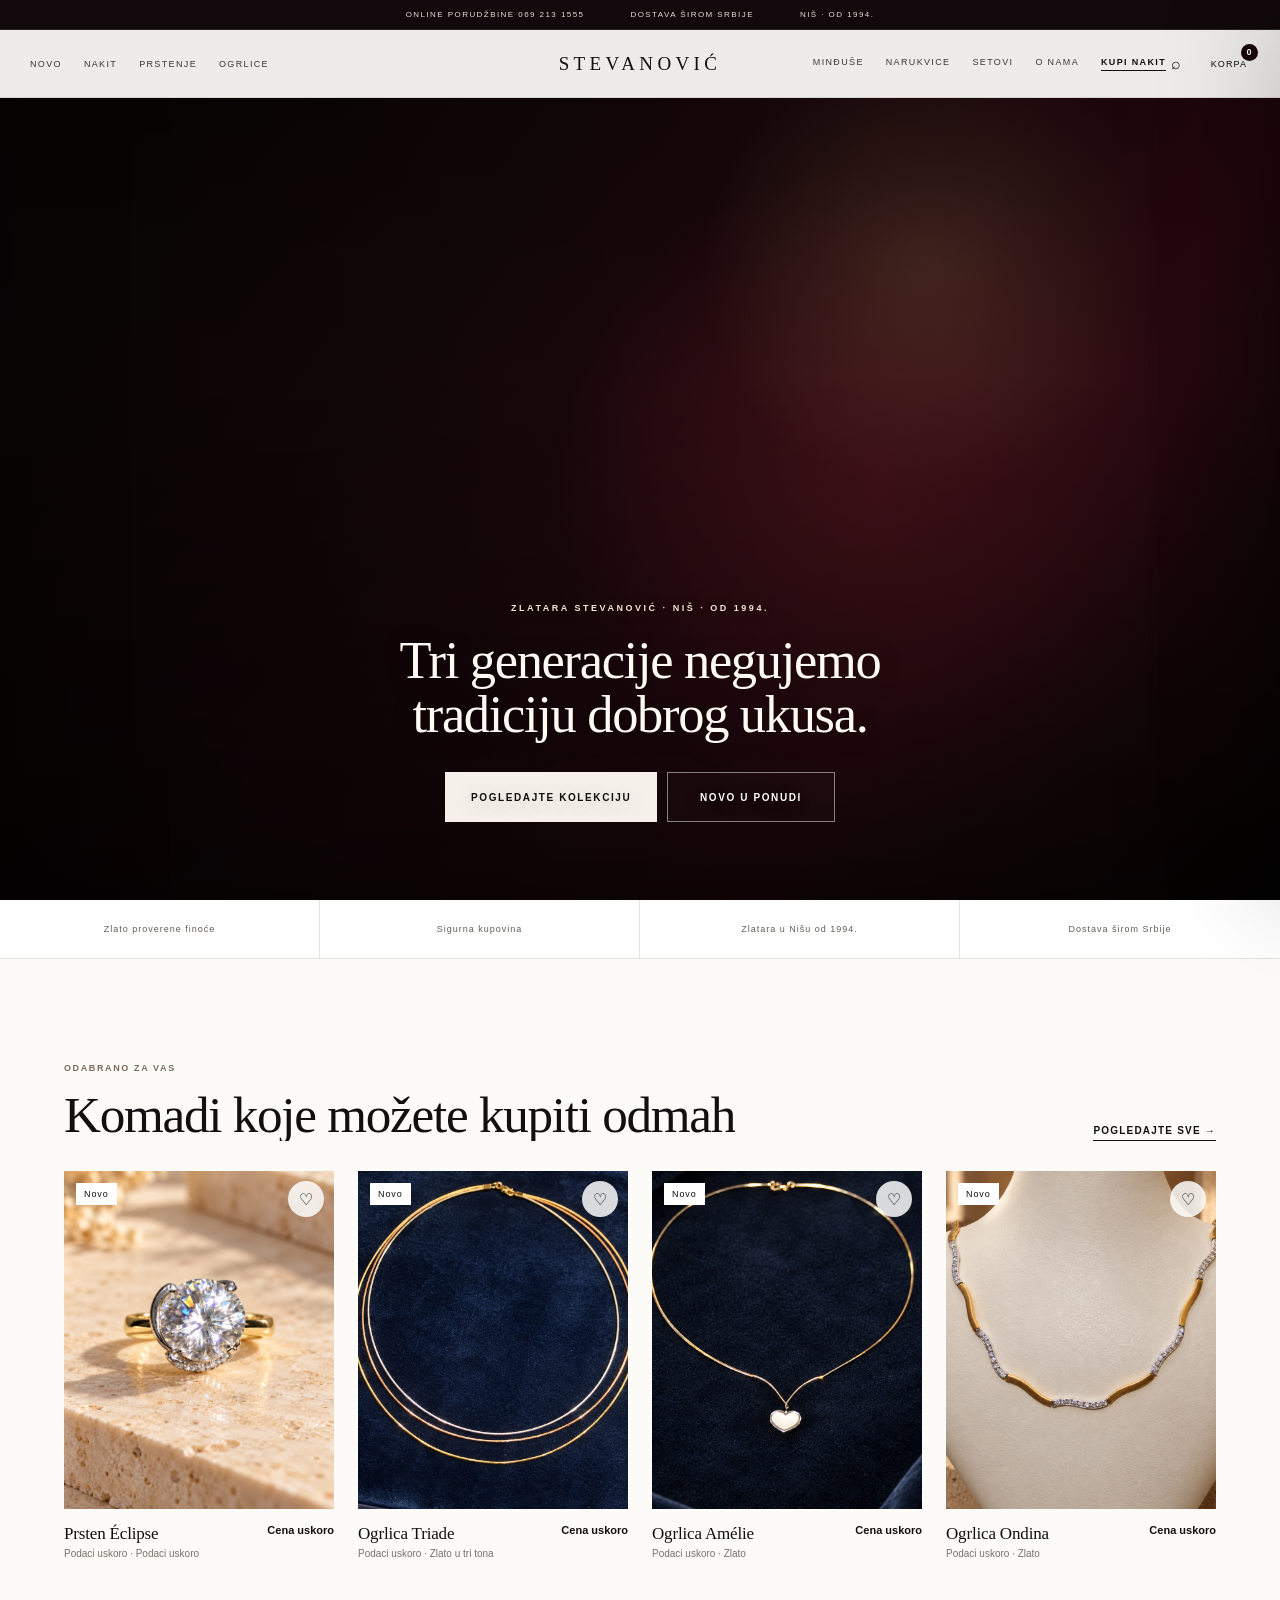
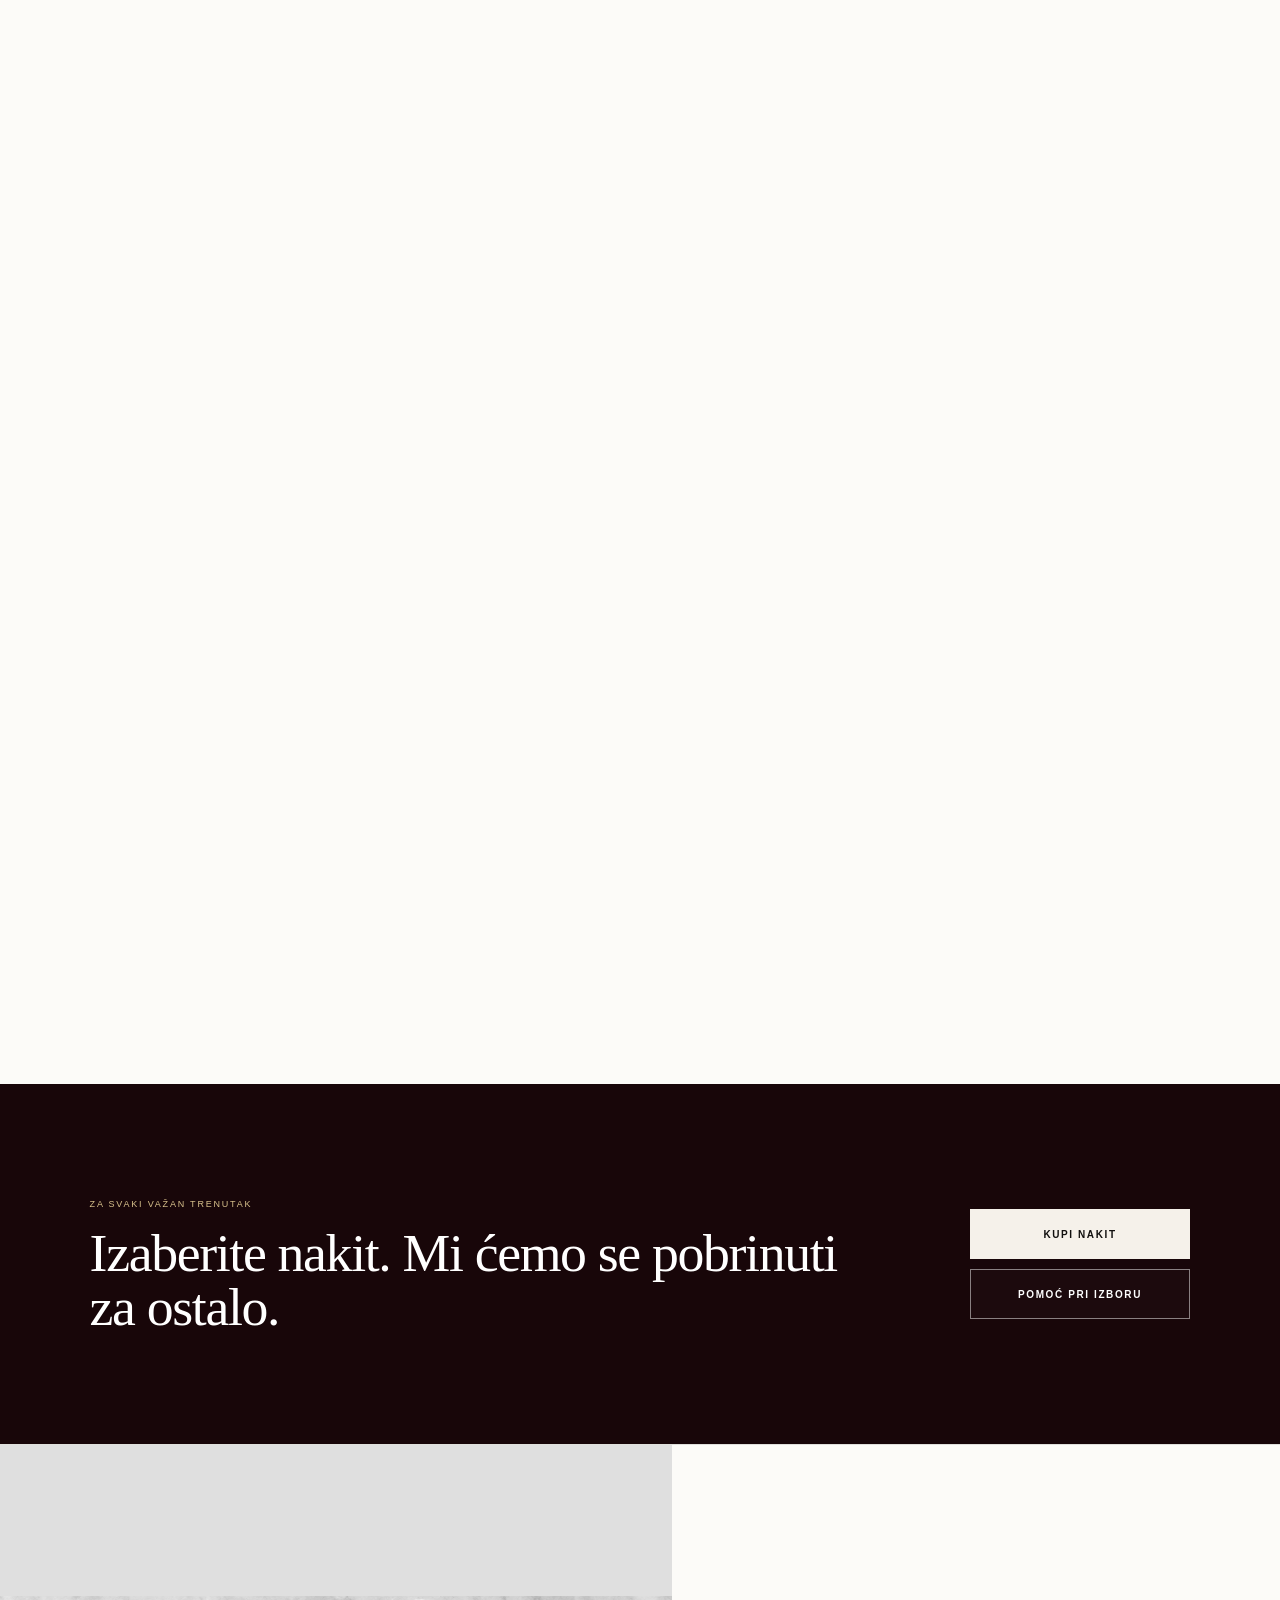
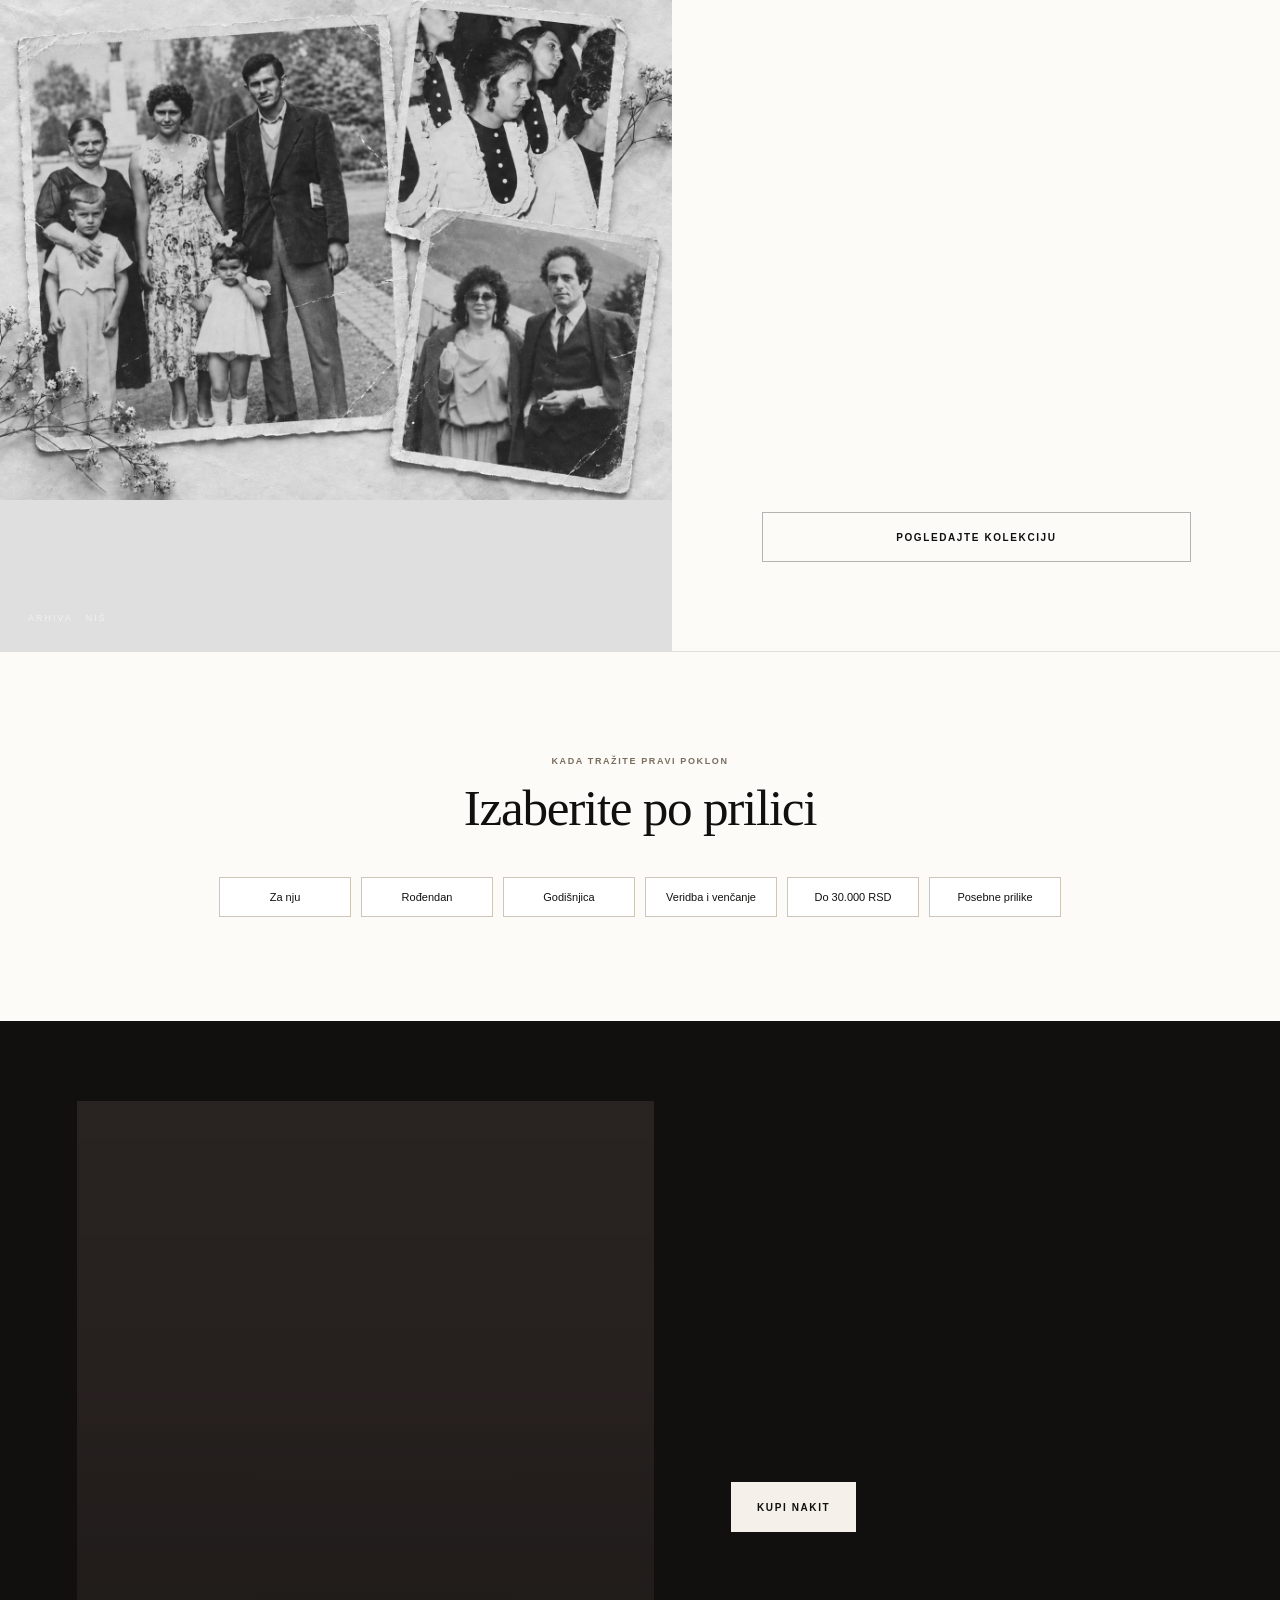
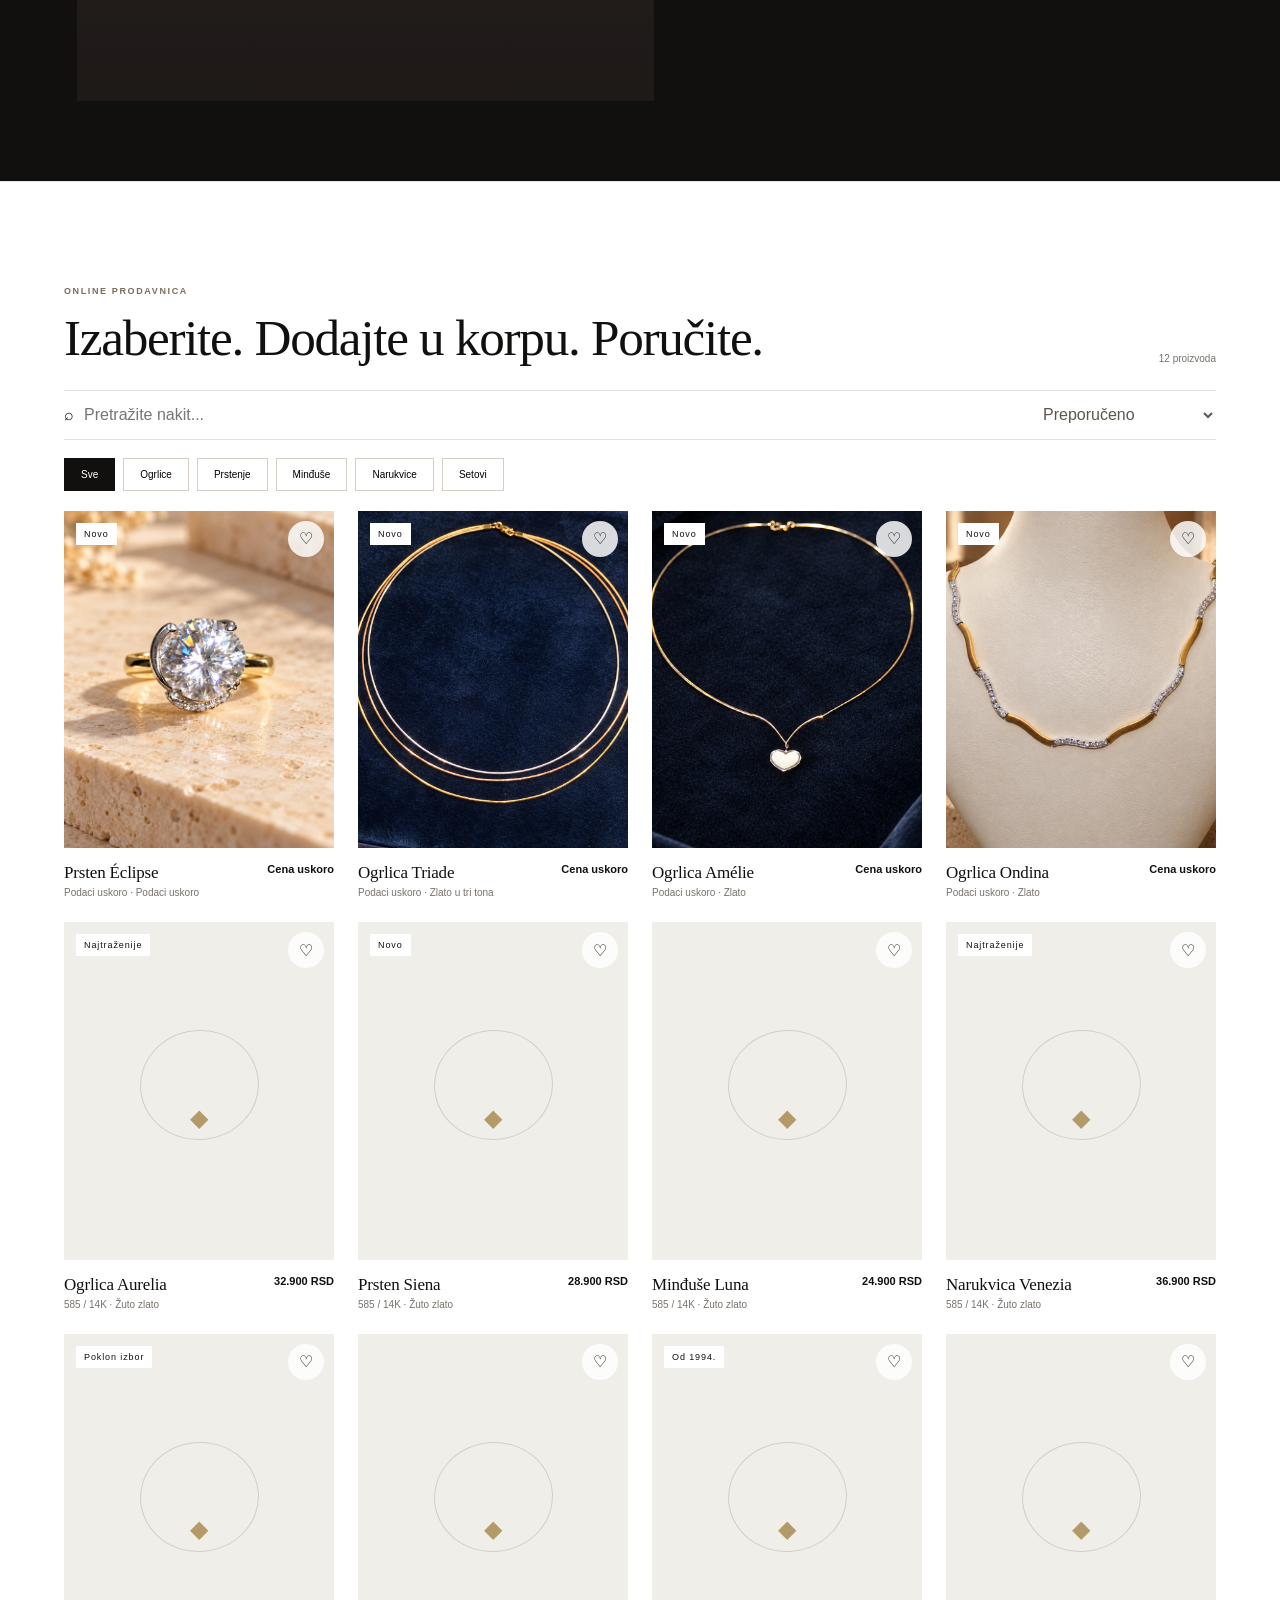
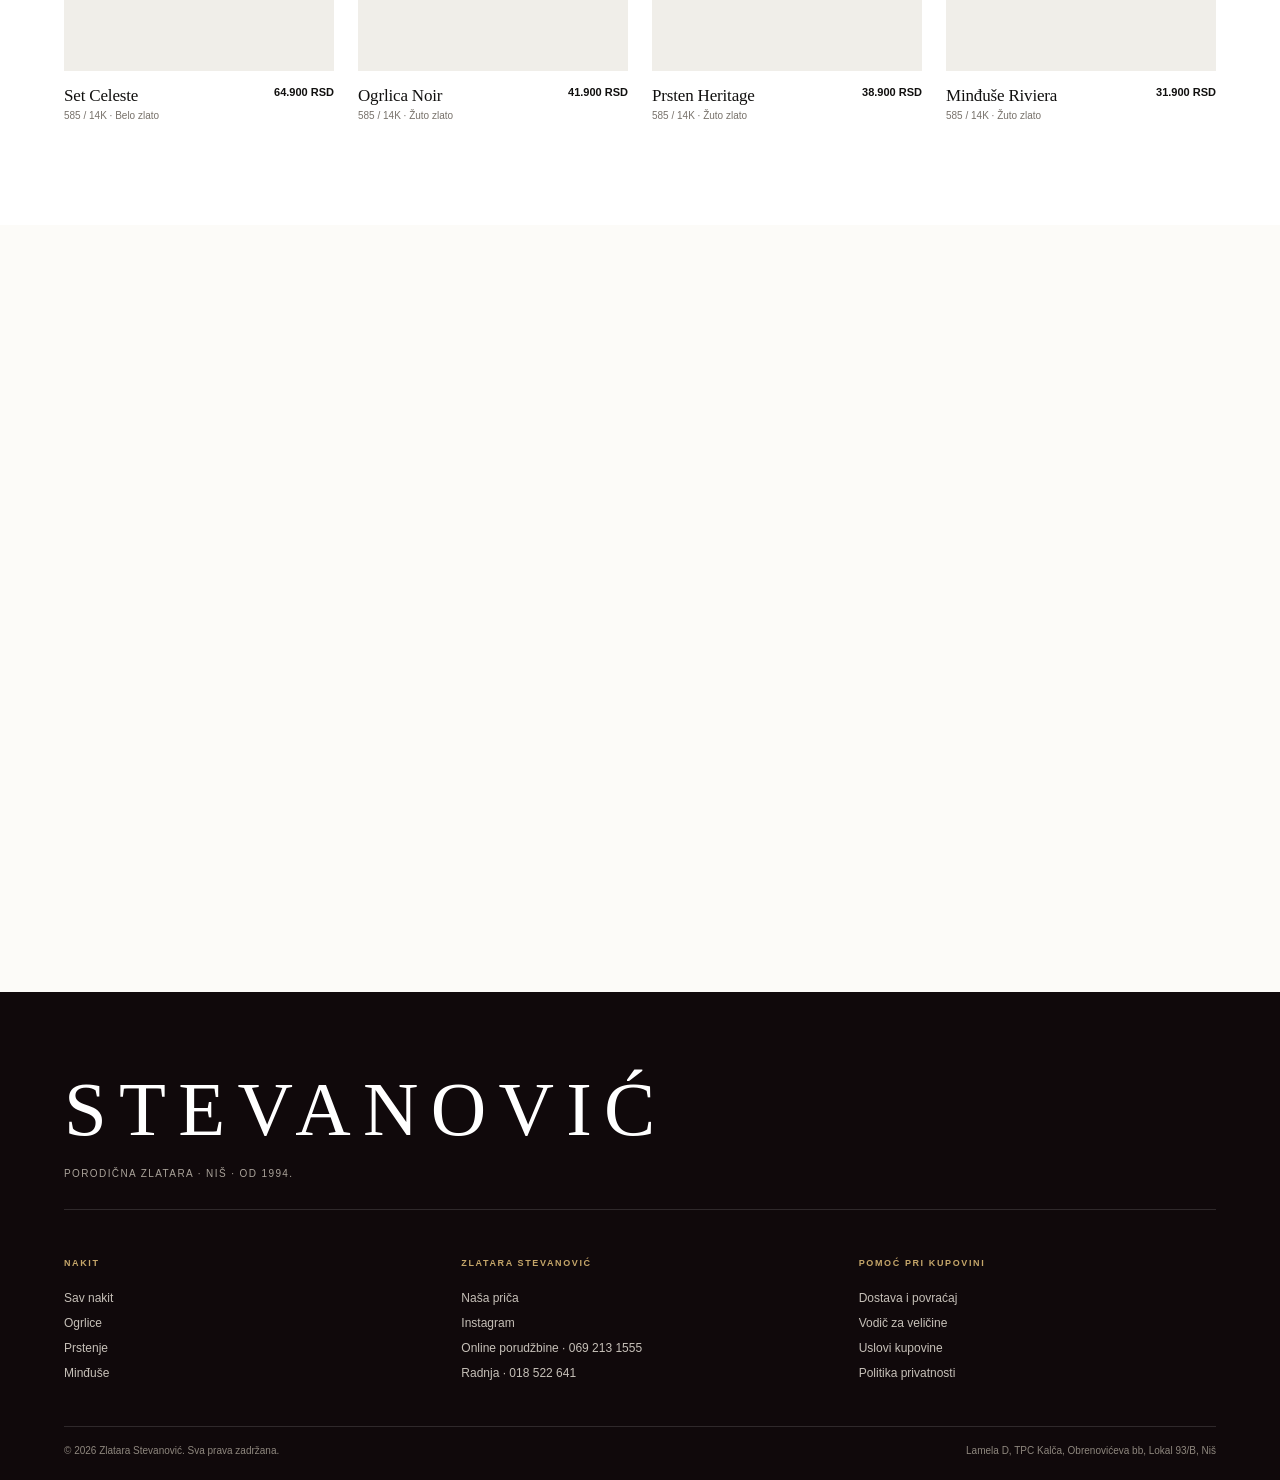
==== commit bdb0bc66: "Fix Eclipse image filename" ====
--- a/index.html
+++ b/index.html
@@ -2575,7 +2575,7 @@
     Ako slike još ne postoje, ostavi image:"" i hover:"" — prikazaće se elegantni placeholder.
   */
   const products = [
-    {id:12,name:"Prsten Éclipse",cat:"Prstenje",price:null,available:false,badge:"Novo",material:"Podaci uskoro",fine:"Podaci uskoro",weight:"Podaci uskoro",size:"Podaci uskoro",desc:"Prsten sa dominantnim okruglim centralnim kamenom i elegantnim zakrivljenim detaljem koji ga uokviruje. Fotografija prikazuje stvarni model; tehnički podaci i cena biće uneti pre aktivacije online kupovine.",image:"%C3%89clipse.jpg",hover:""},
+    {id:12,name:"Prsten Éclipse",cat:"Prstenje",price:null,available:false,badge:"Novo",material:"Podaci uskoro",fine:"Podaci uskoro",weight:"Podaci uskoro",size:"Podaci uskoro",desc:"Prsten sa dominantnim okruglim centralnim kamenom i elegantnim zakrivljenim detaljem koji ga uokviruje. Fotografija prikazuje stvarni model; tehnički podaci i cena biće uneti pre aktivacije online kupovine.",image:"E%CC%81clipse.jpg",hover:""},
     {id:11,name:"Ogrlica Triade",cat:"Ogrlice",price:null,available:false,badge:"Novo",material:"Zlato u tri tona",fine:"Podaci uskoro",weight:"Podaci uskoro",size:"Podaci uskoro",desc:"Prefinjena trostruka ogrlica u tri tona zlata — žutom, roze i belom. Fotografija prikazuje stvarni model; tehnički podaci i cena biće uneti pre aktivacije online kupovine.",image:"Triade.jpg",hover:""},
     {id:10,name:"Ogrlica Amélie",cat:"Ogrlice",price:null,available:false,badge:"Novo",material:"Zlato",fine:"Podaci uskoro",weight:"Podaci uskoro",size:"Podaci uskoro",desc:"Nežna ogrlica sa srcolikim priveskom i svedenom, elegantnom linijom. Fotografija prikazuje stvarni model; tehnički podaci i cena biće uneti pre aktivacije online kupovine.",image:"Ame%CC%81lie.jpg",hover:""},
     {id:9,name:"Ogrlica Ondina",cat:"Ogrlice",price:null,available:false,badge:"Novo",material:"Zlato",fine:"Podaci uskoro",weight:"Podaci uskoro",size:"Podaci uskoro",desc:"Elegantna ogrlica talasaste linije sa dvobojnim detaljima. Fotografija prikazuje stvarni model; tehnički podaci i cena biće uneti pre aktivacije online kupovine.",image:"ondina.jpg",hover:""},
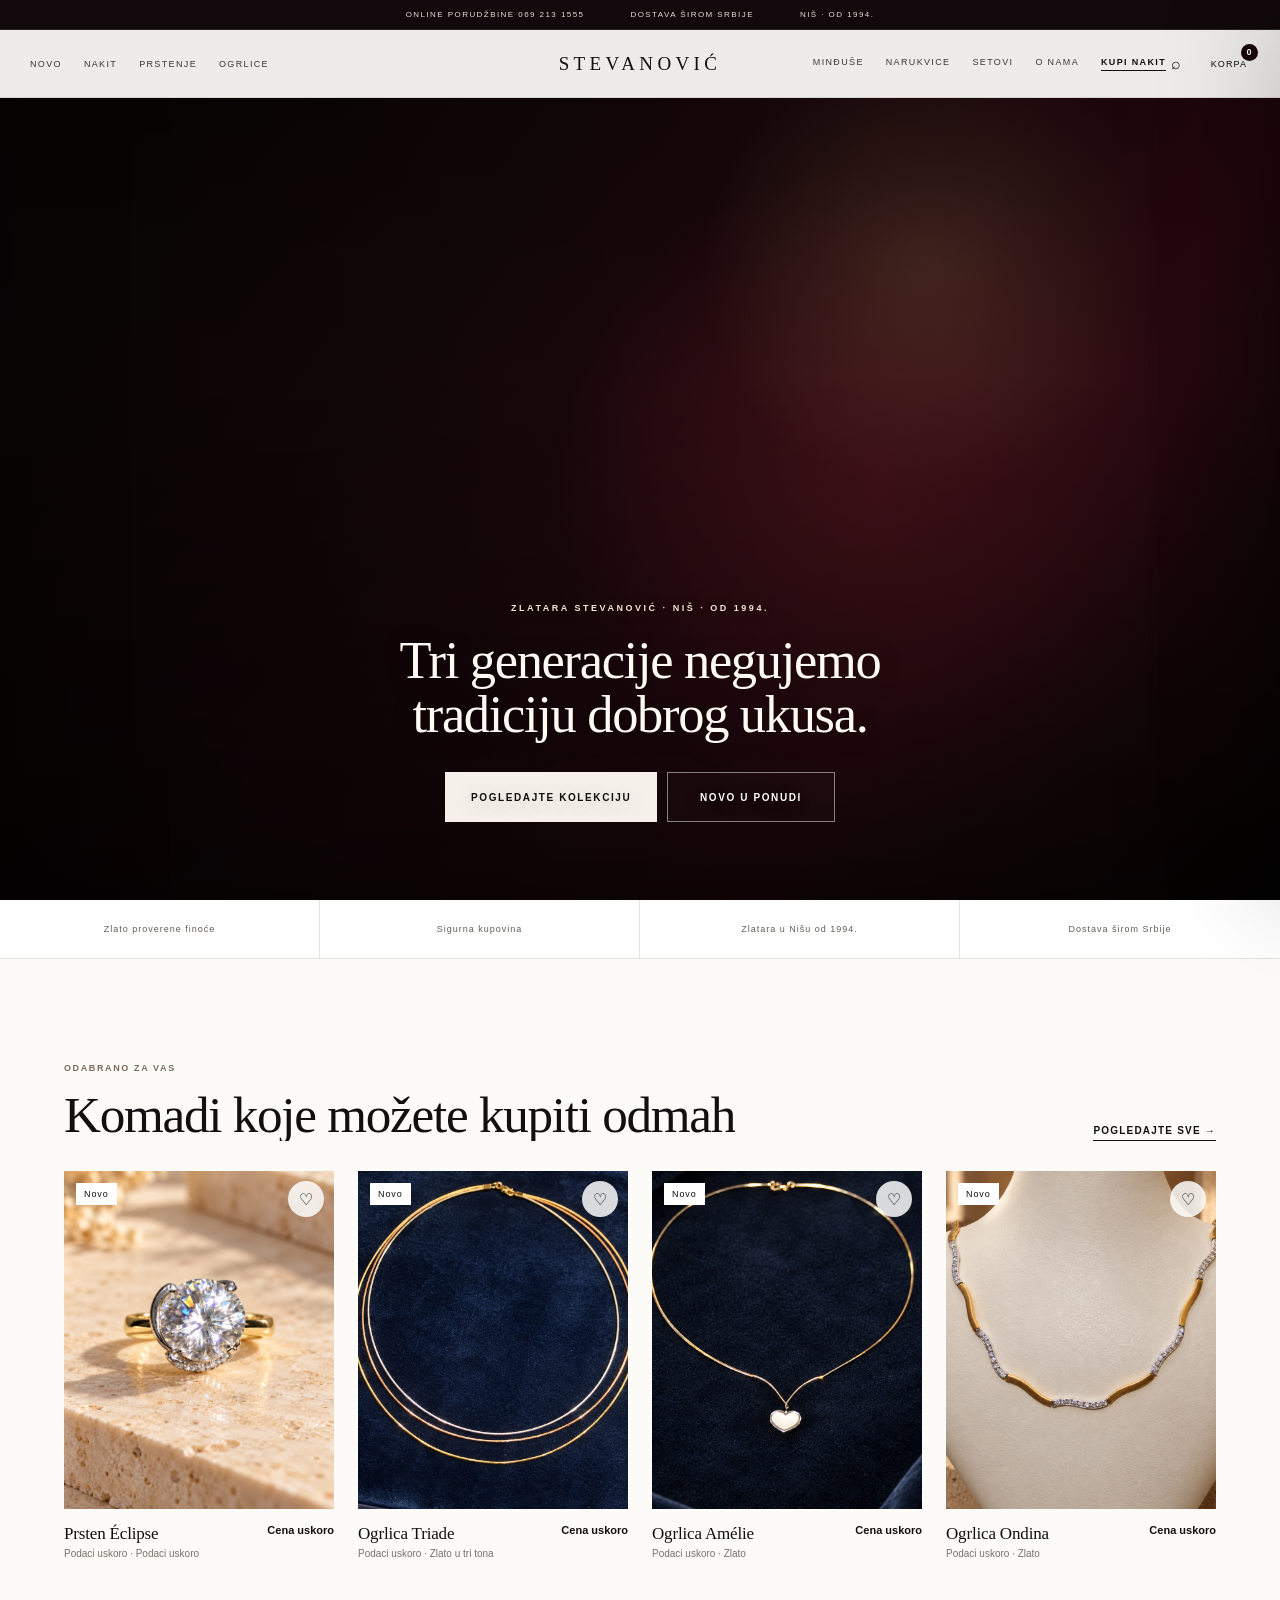
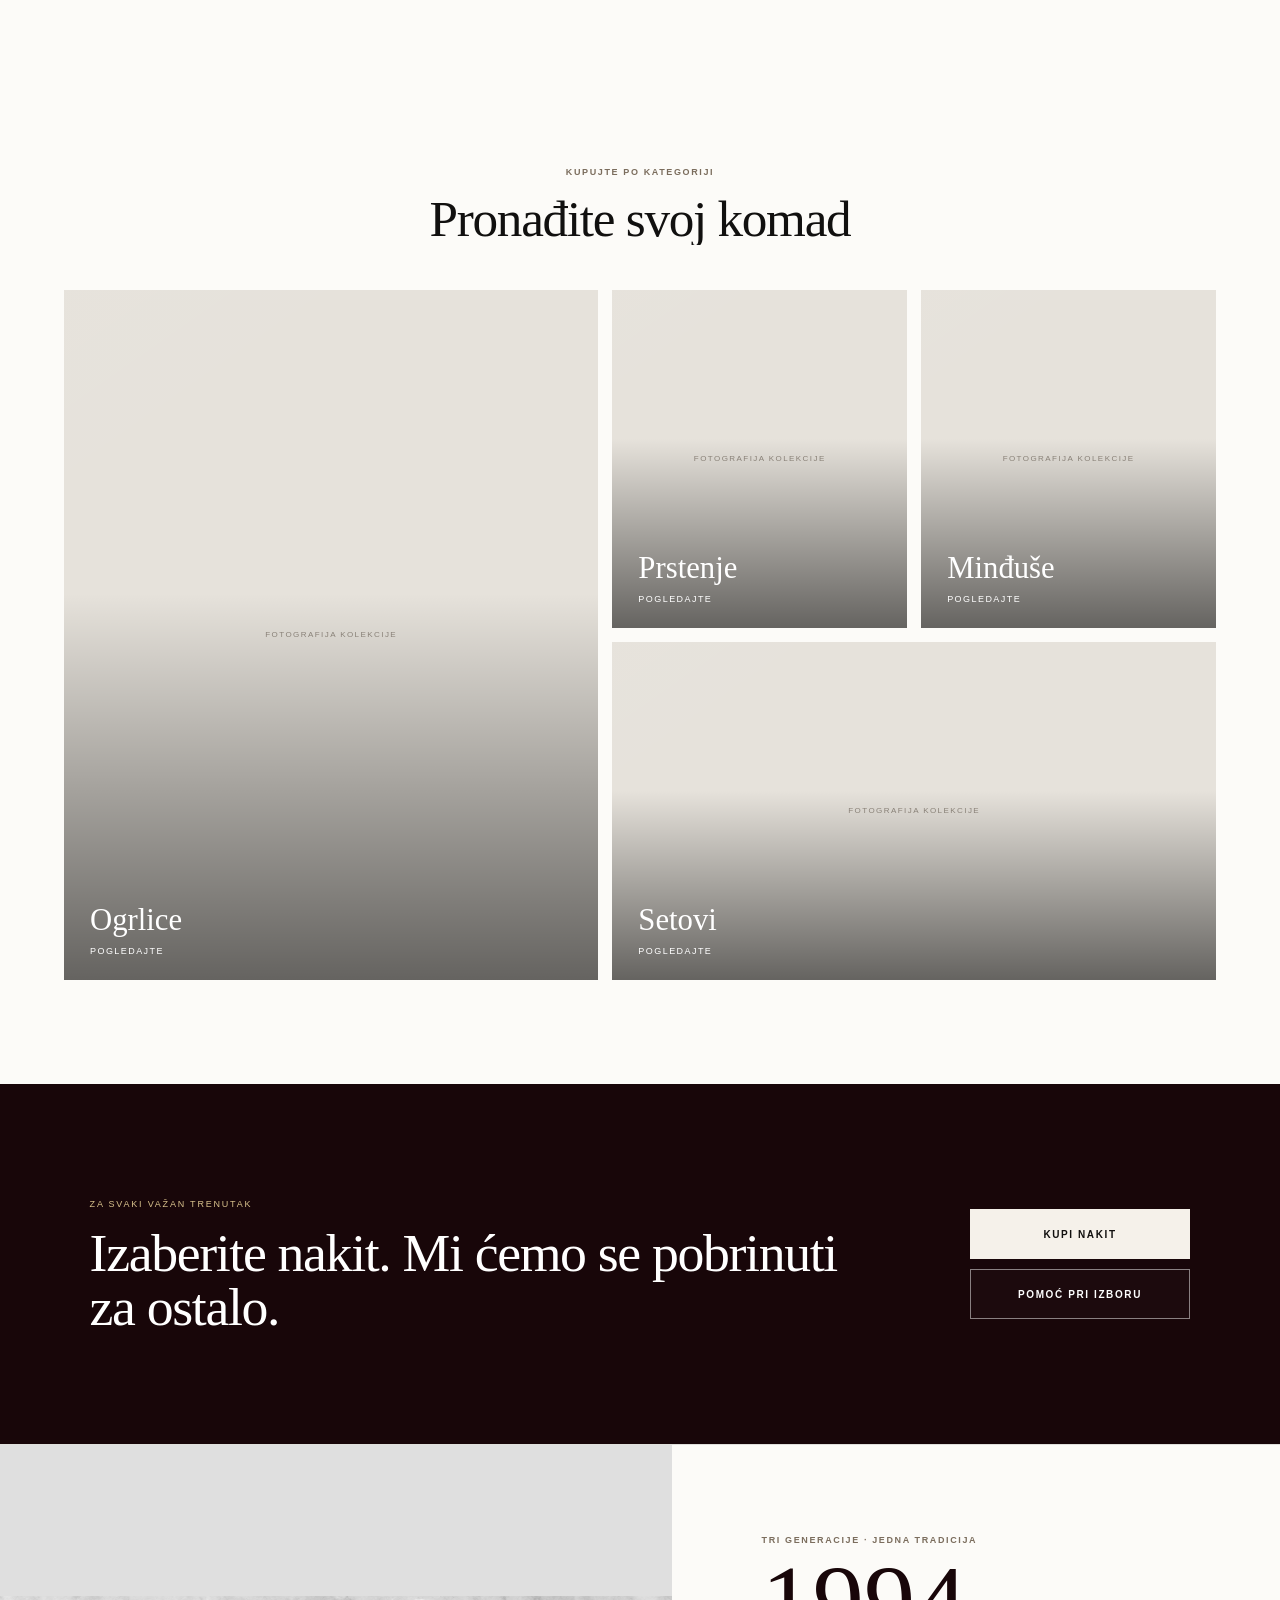
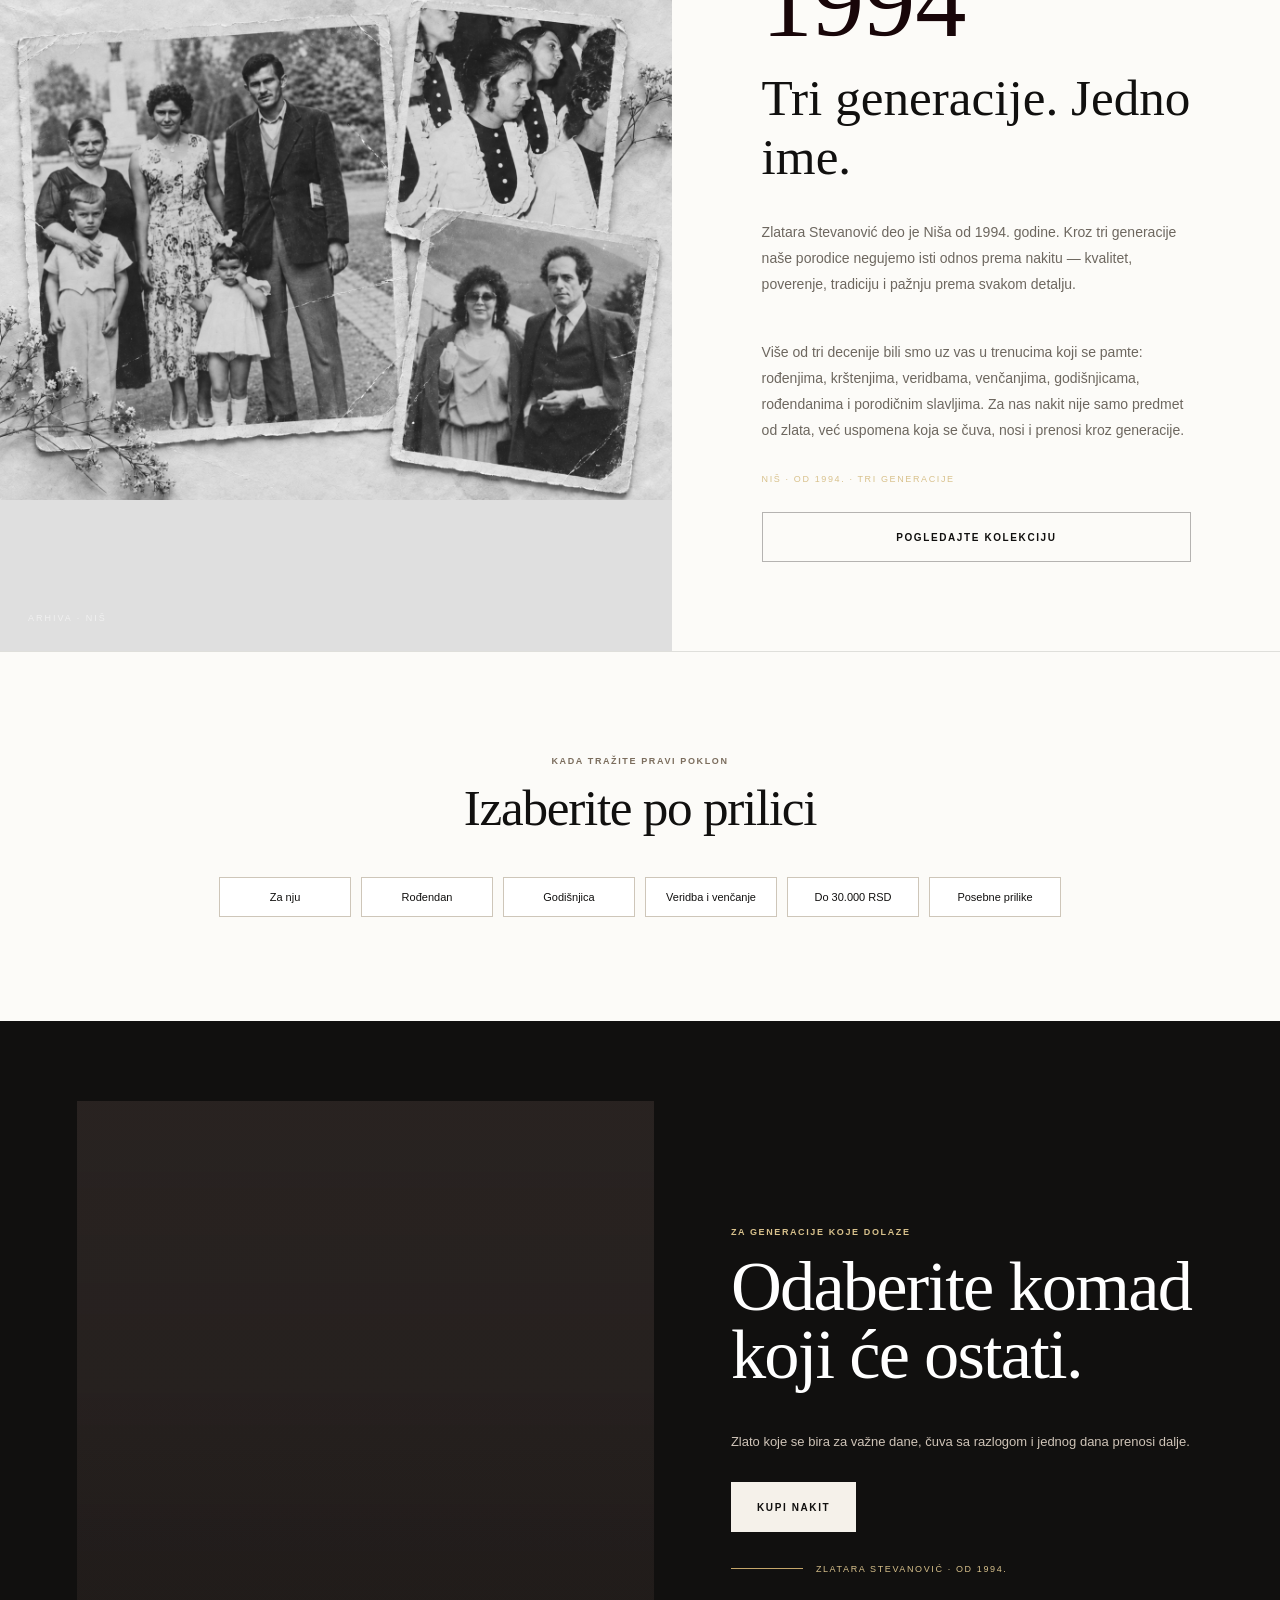
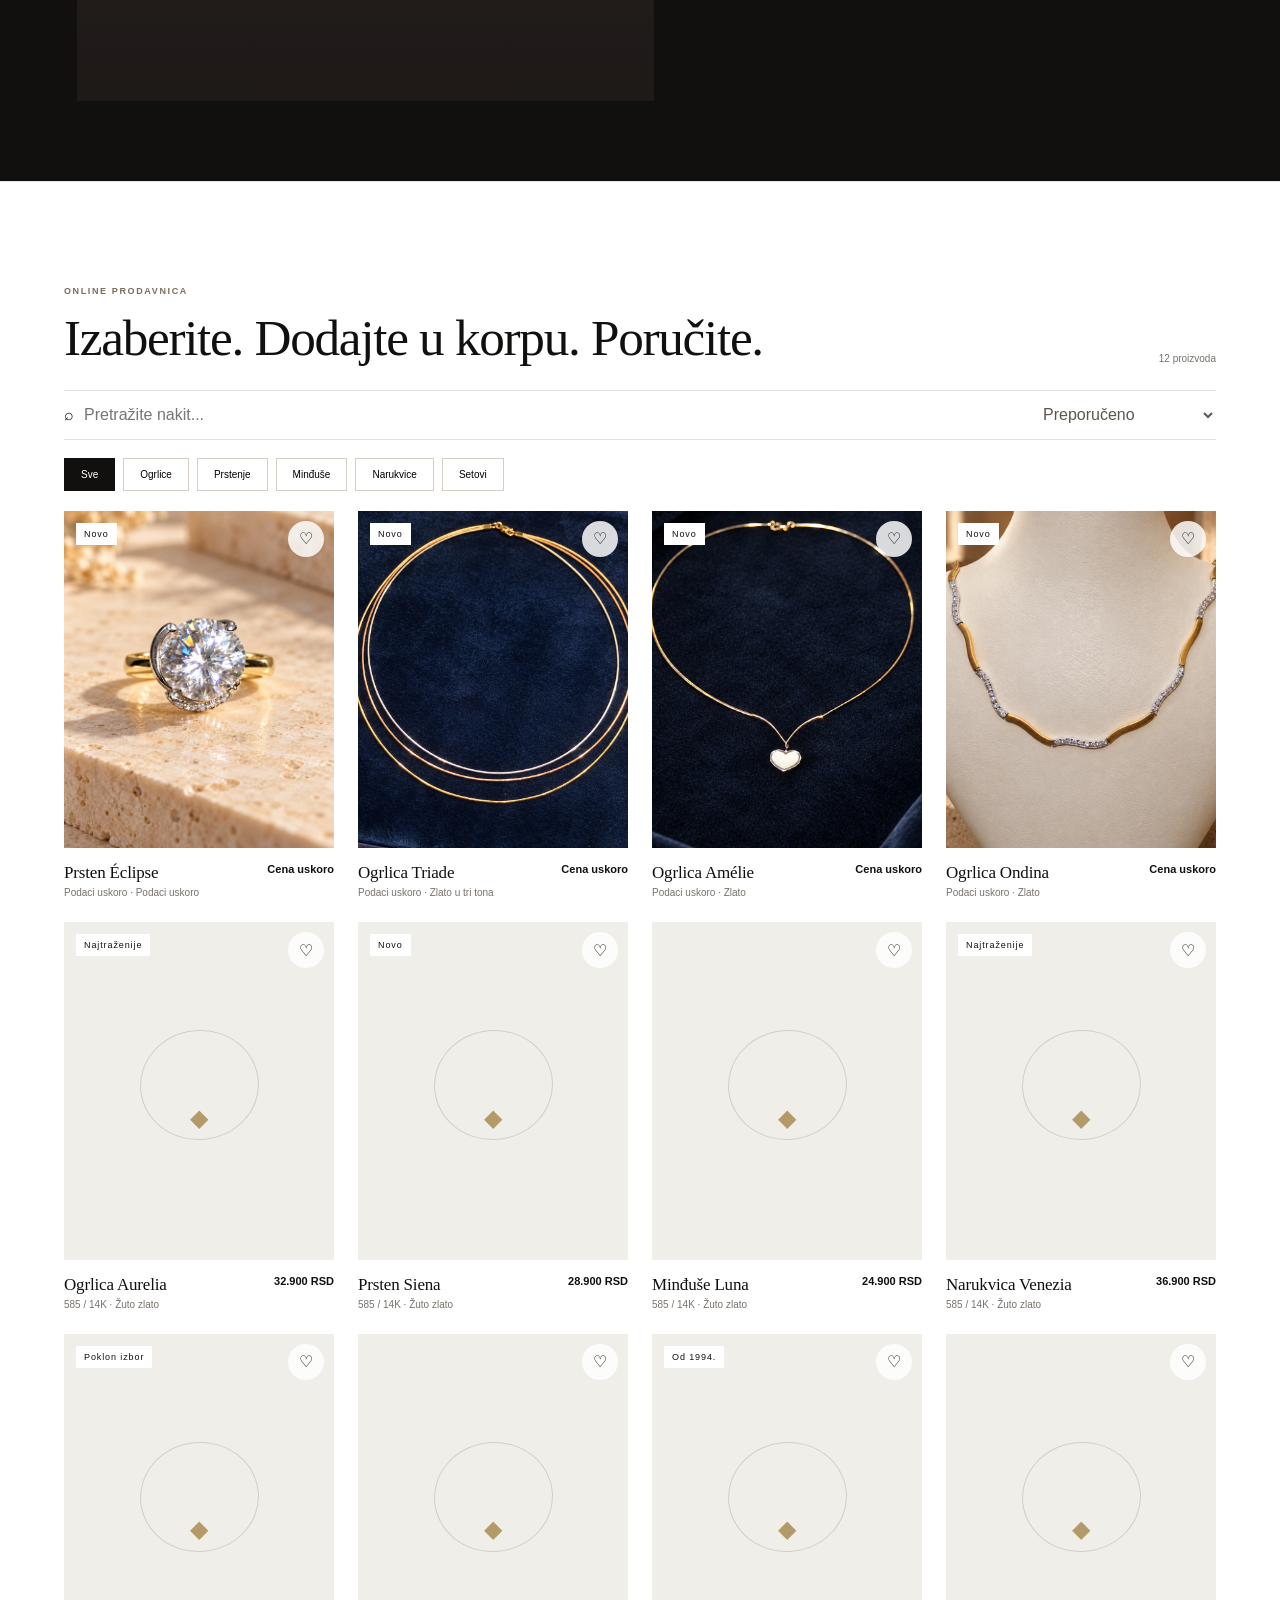
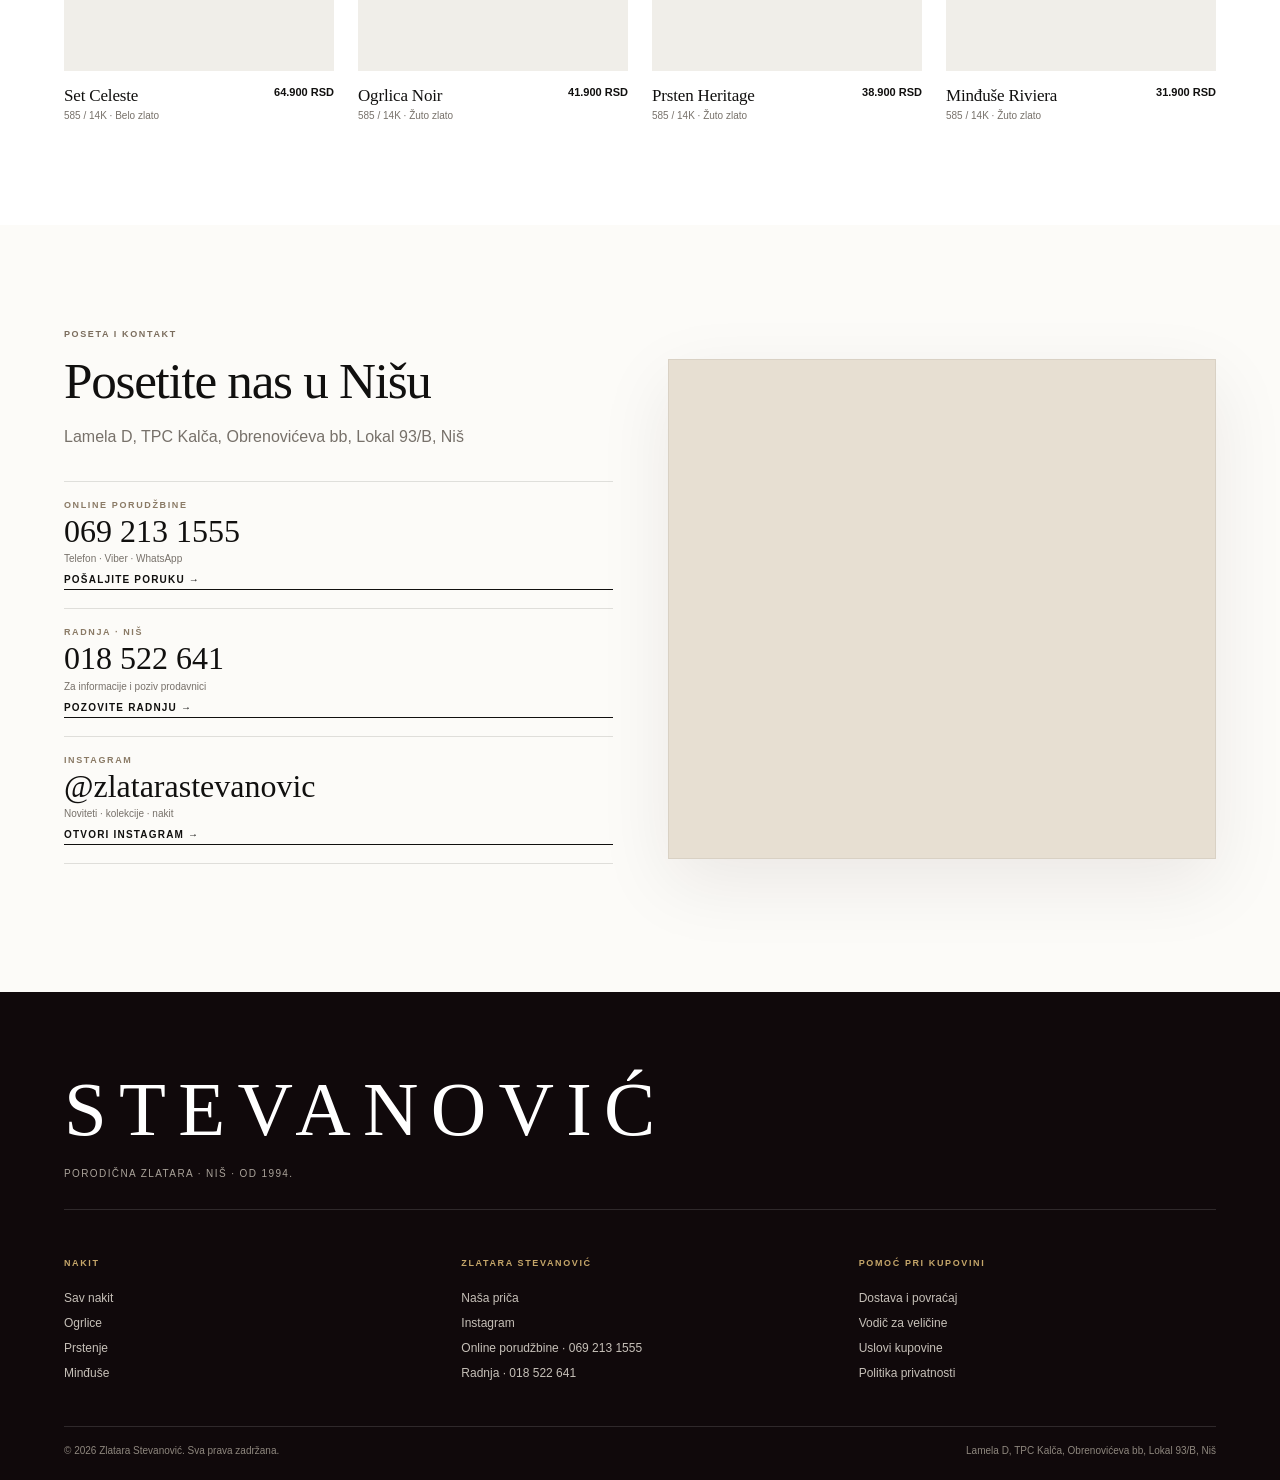
==== commit f3890241: "Update index.html" ====
--- a/index.html
+++ b/index.html
@@ -1,5 +1,5 @@
 <!doctype html>
-<html lang="sr">
+<html lang="sr"> 
 <head>  
   <meta charset="utf-8" />
   <meta name="viewport" content="width=device-width,initial-scale=1" />
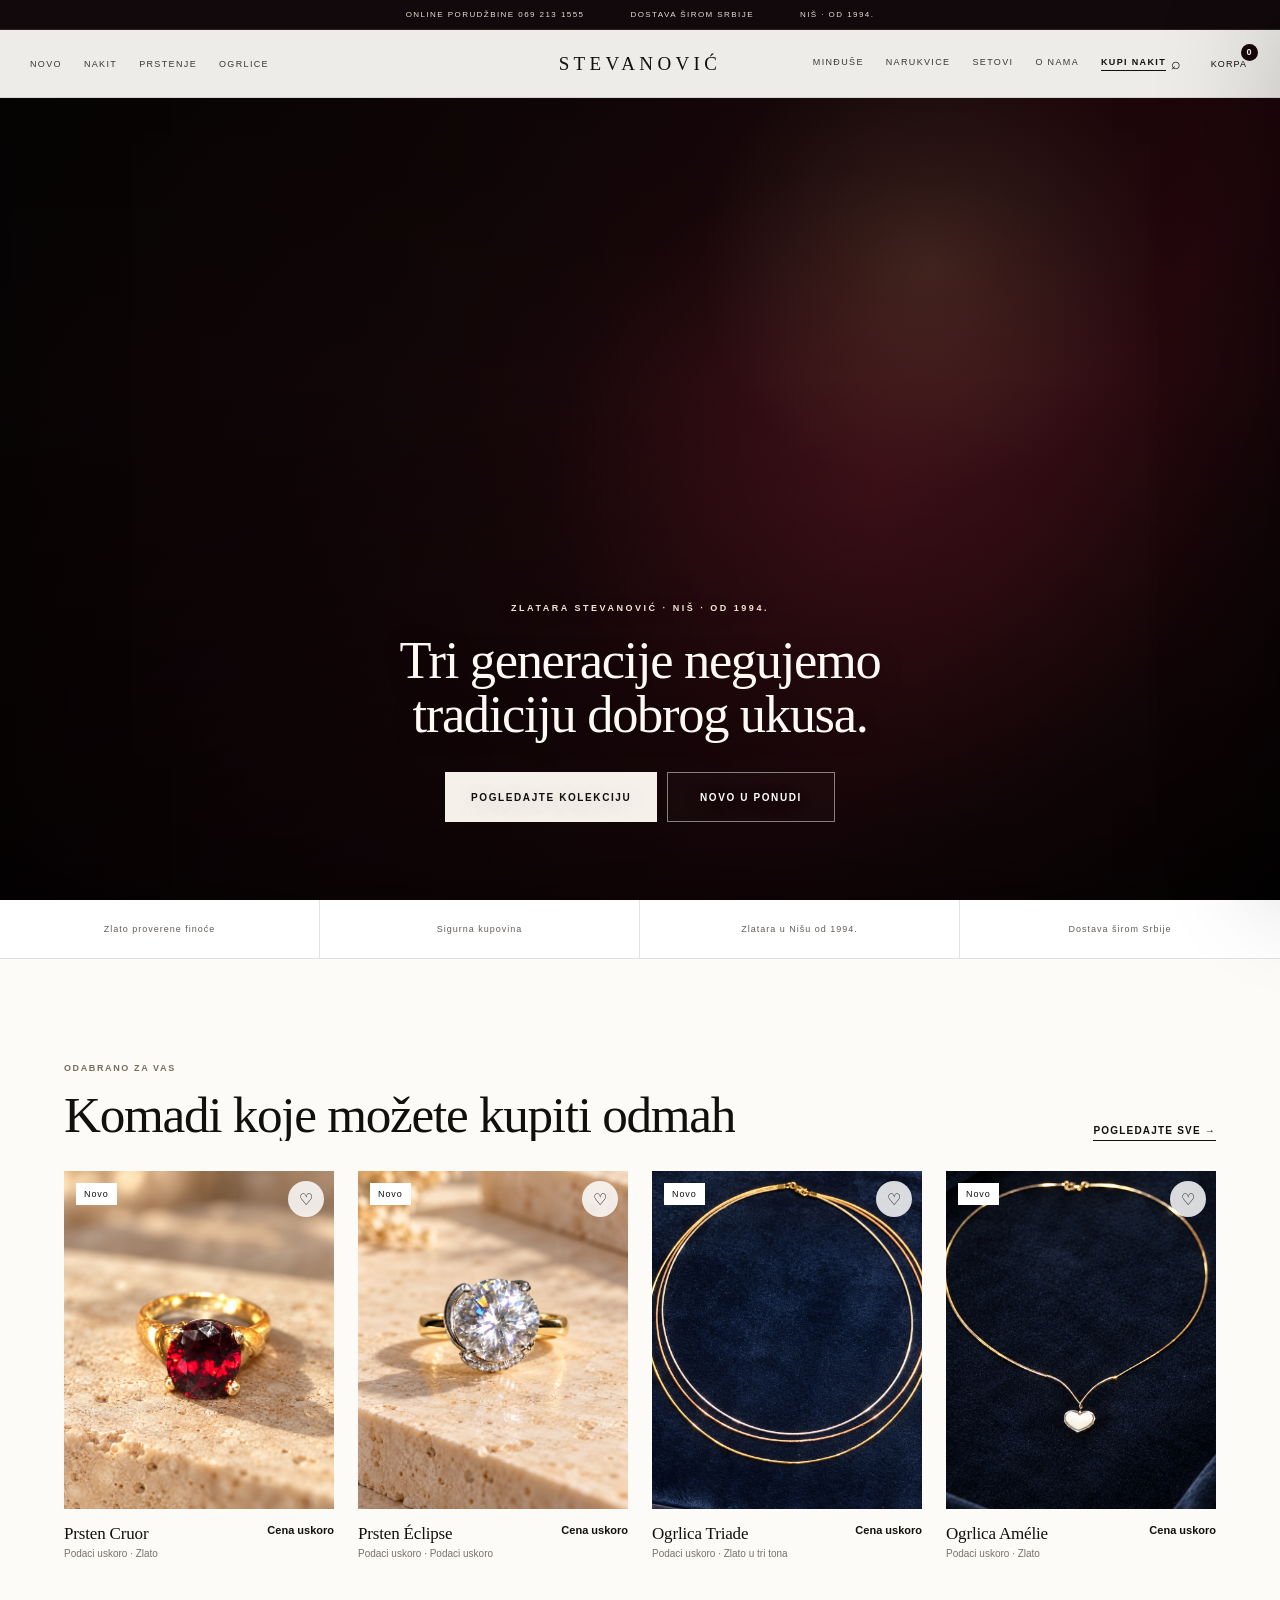
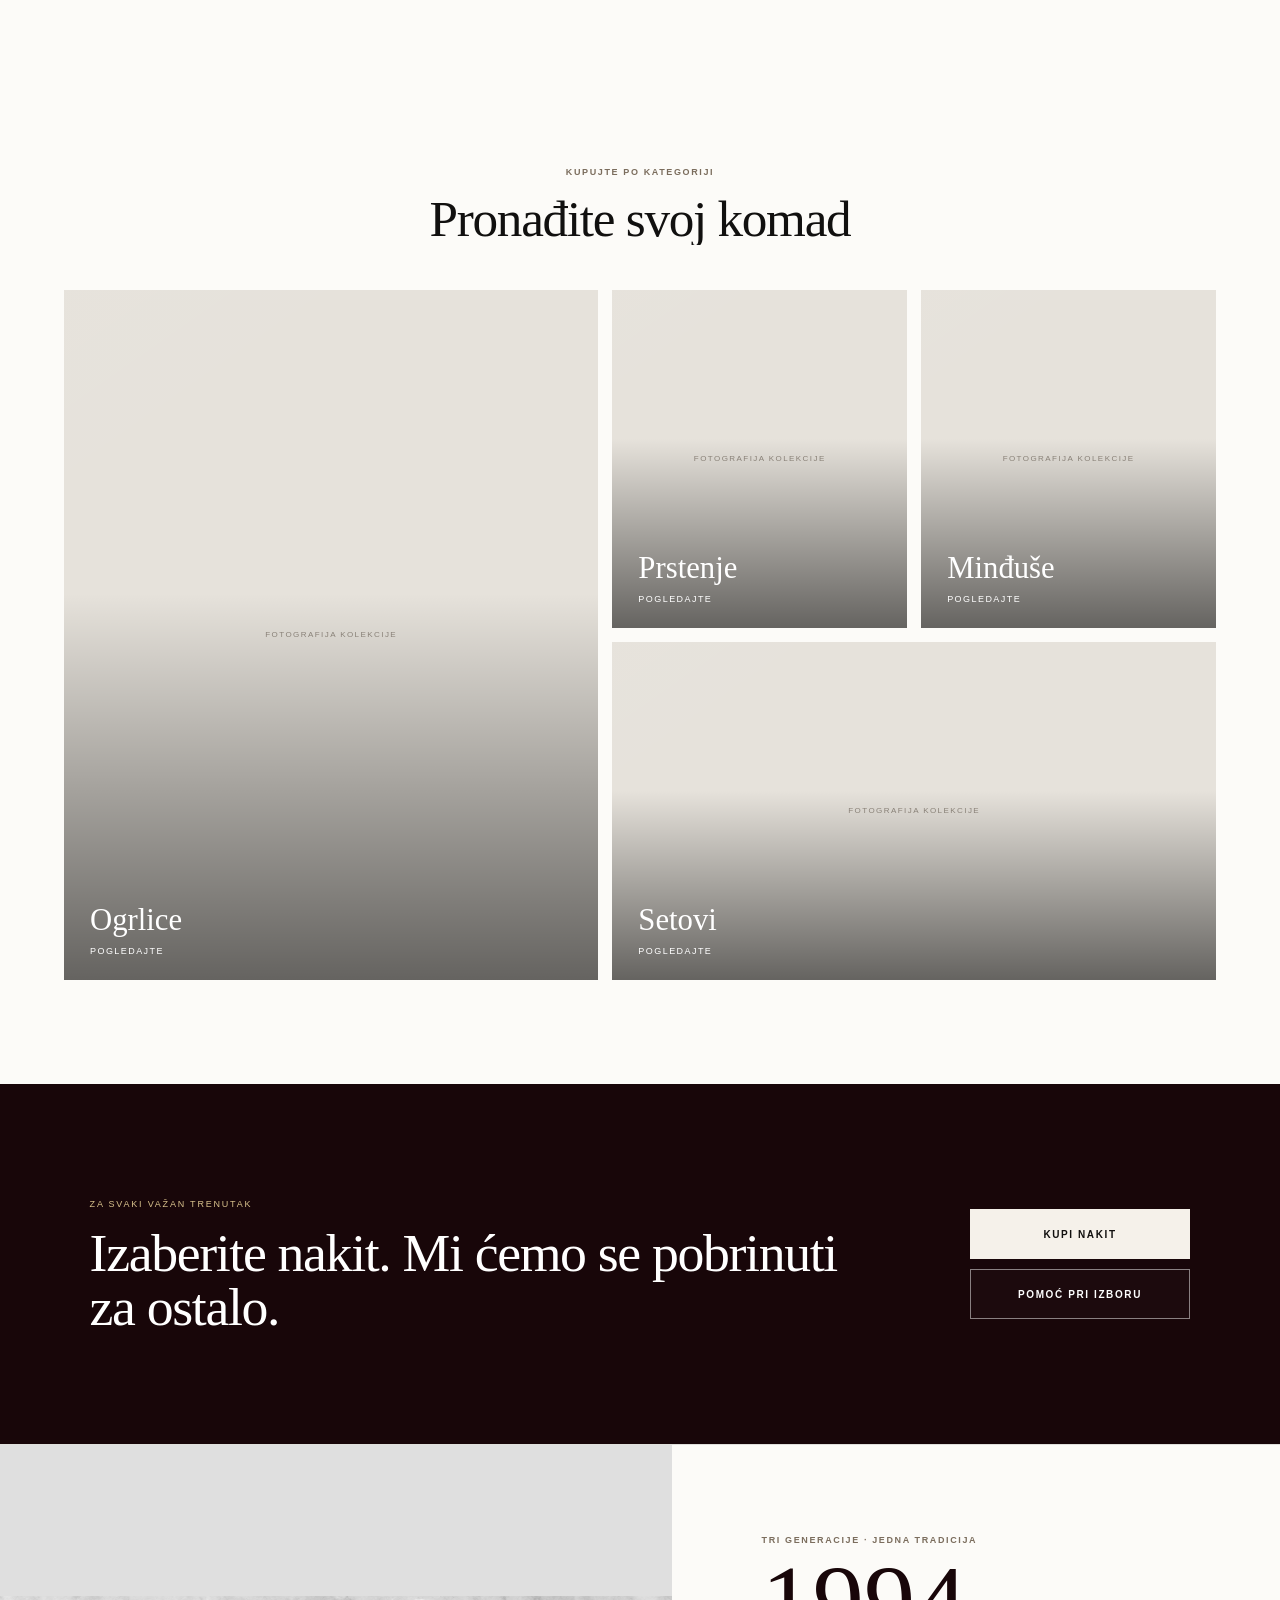
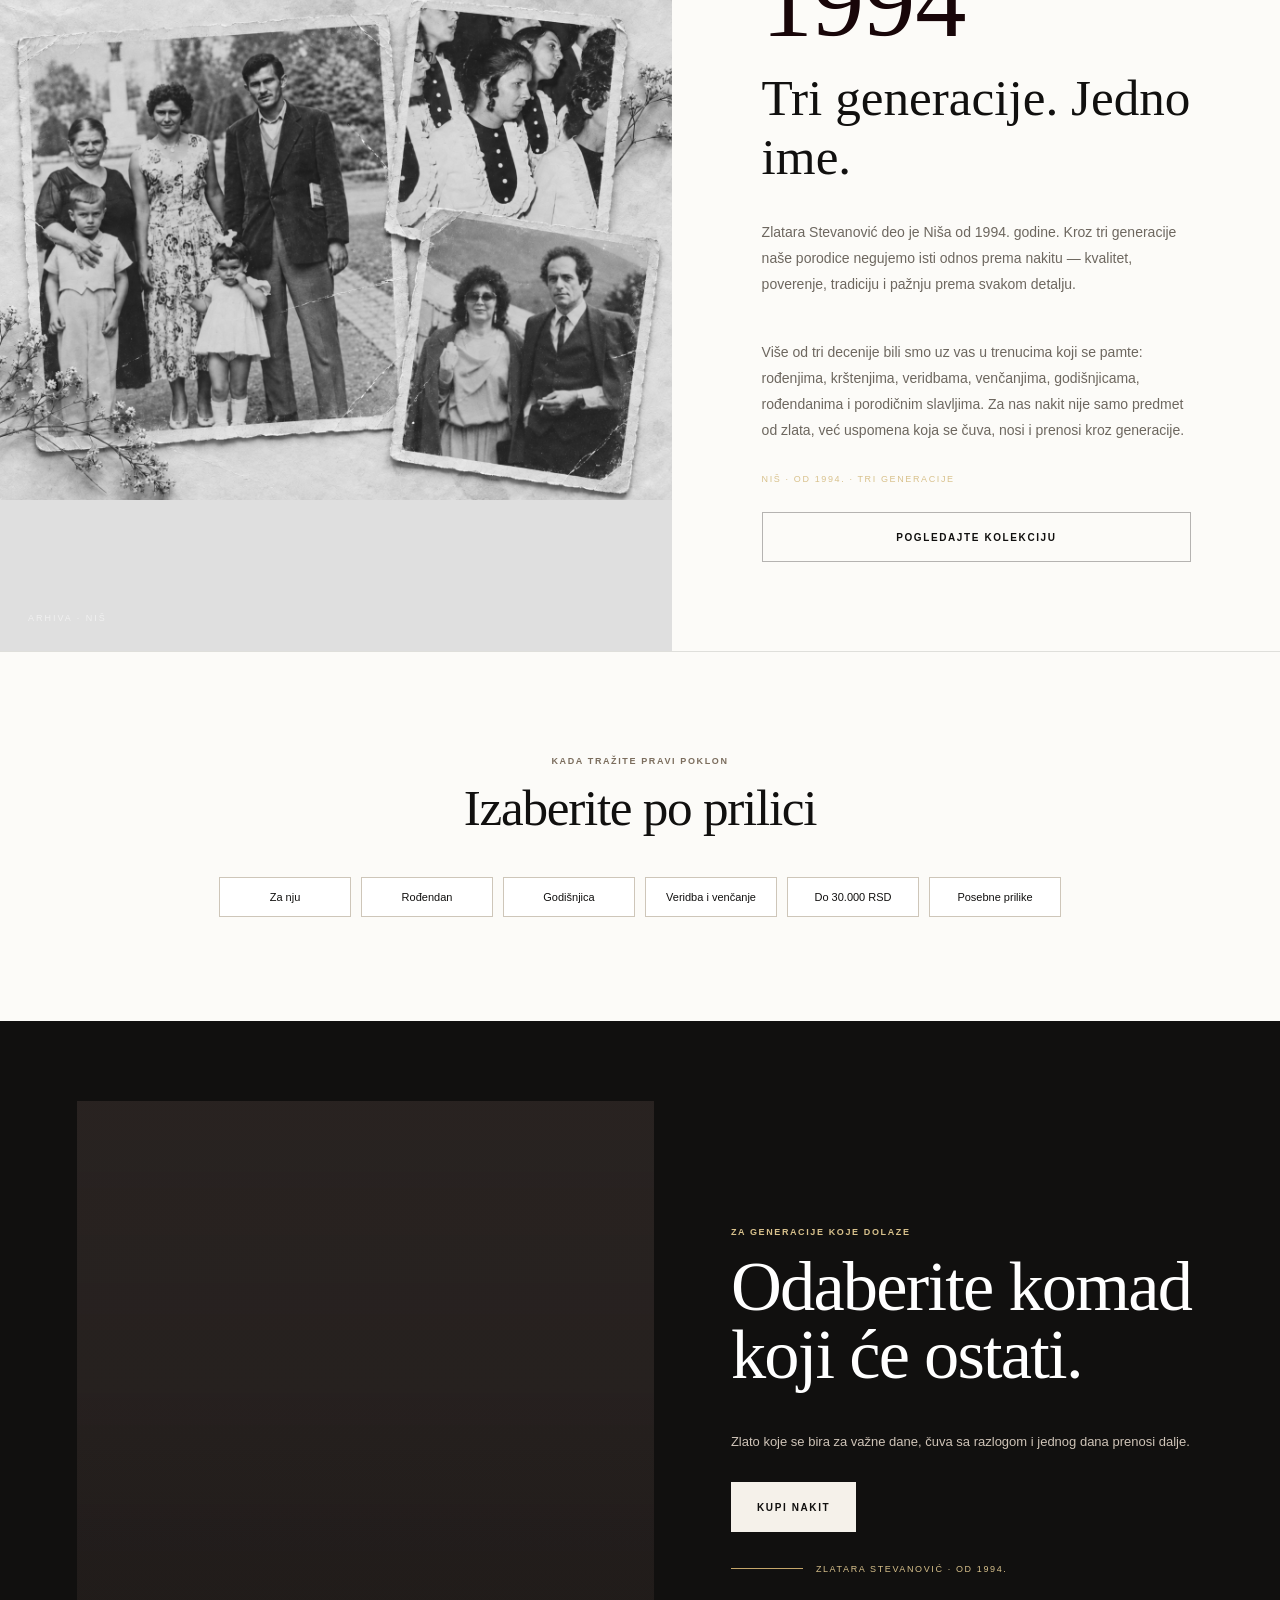
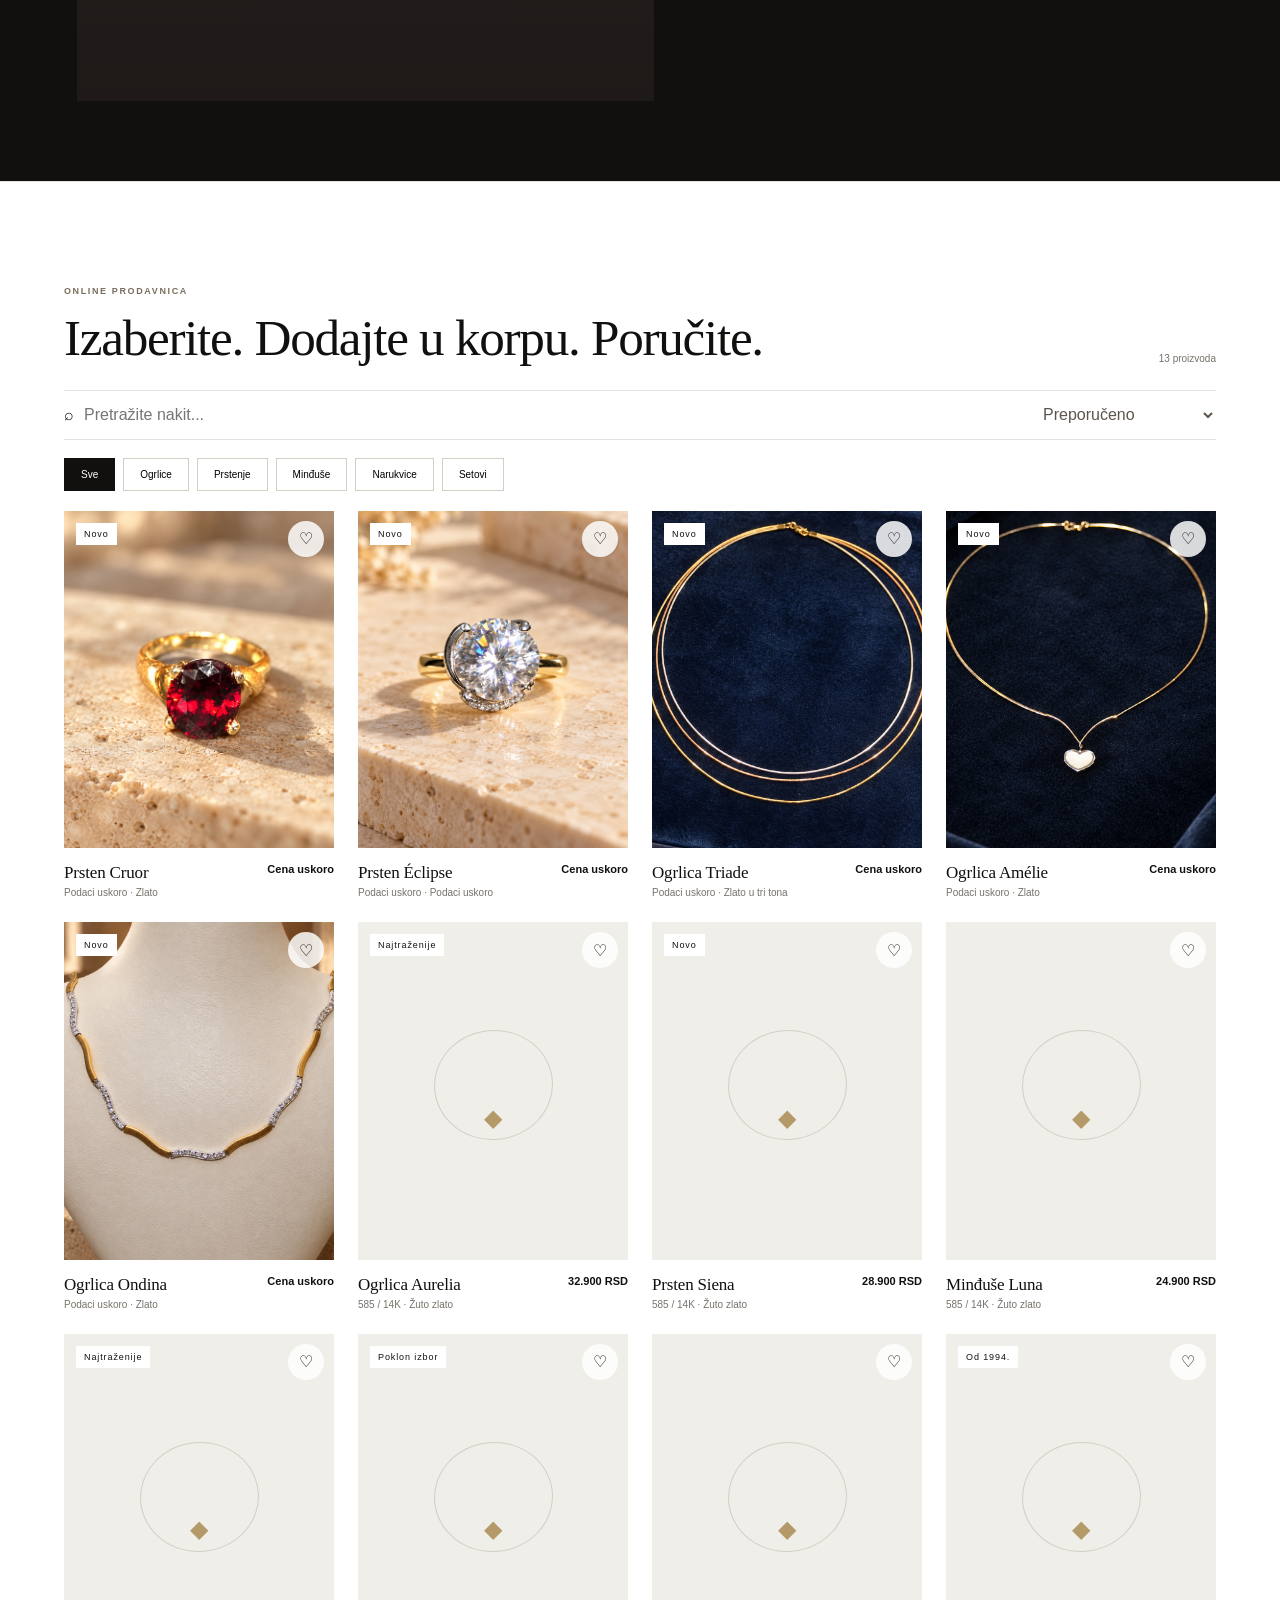
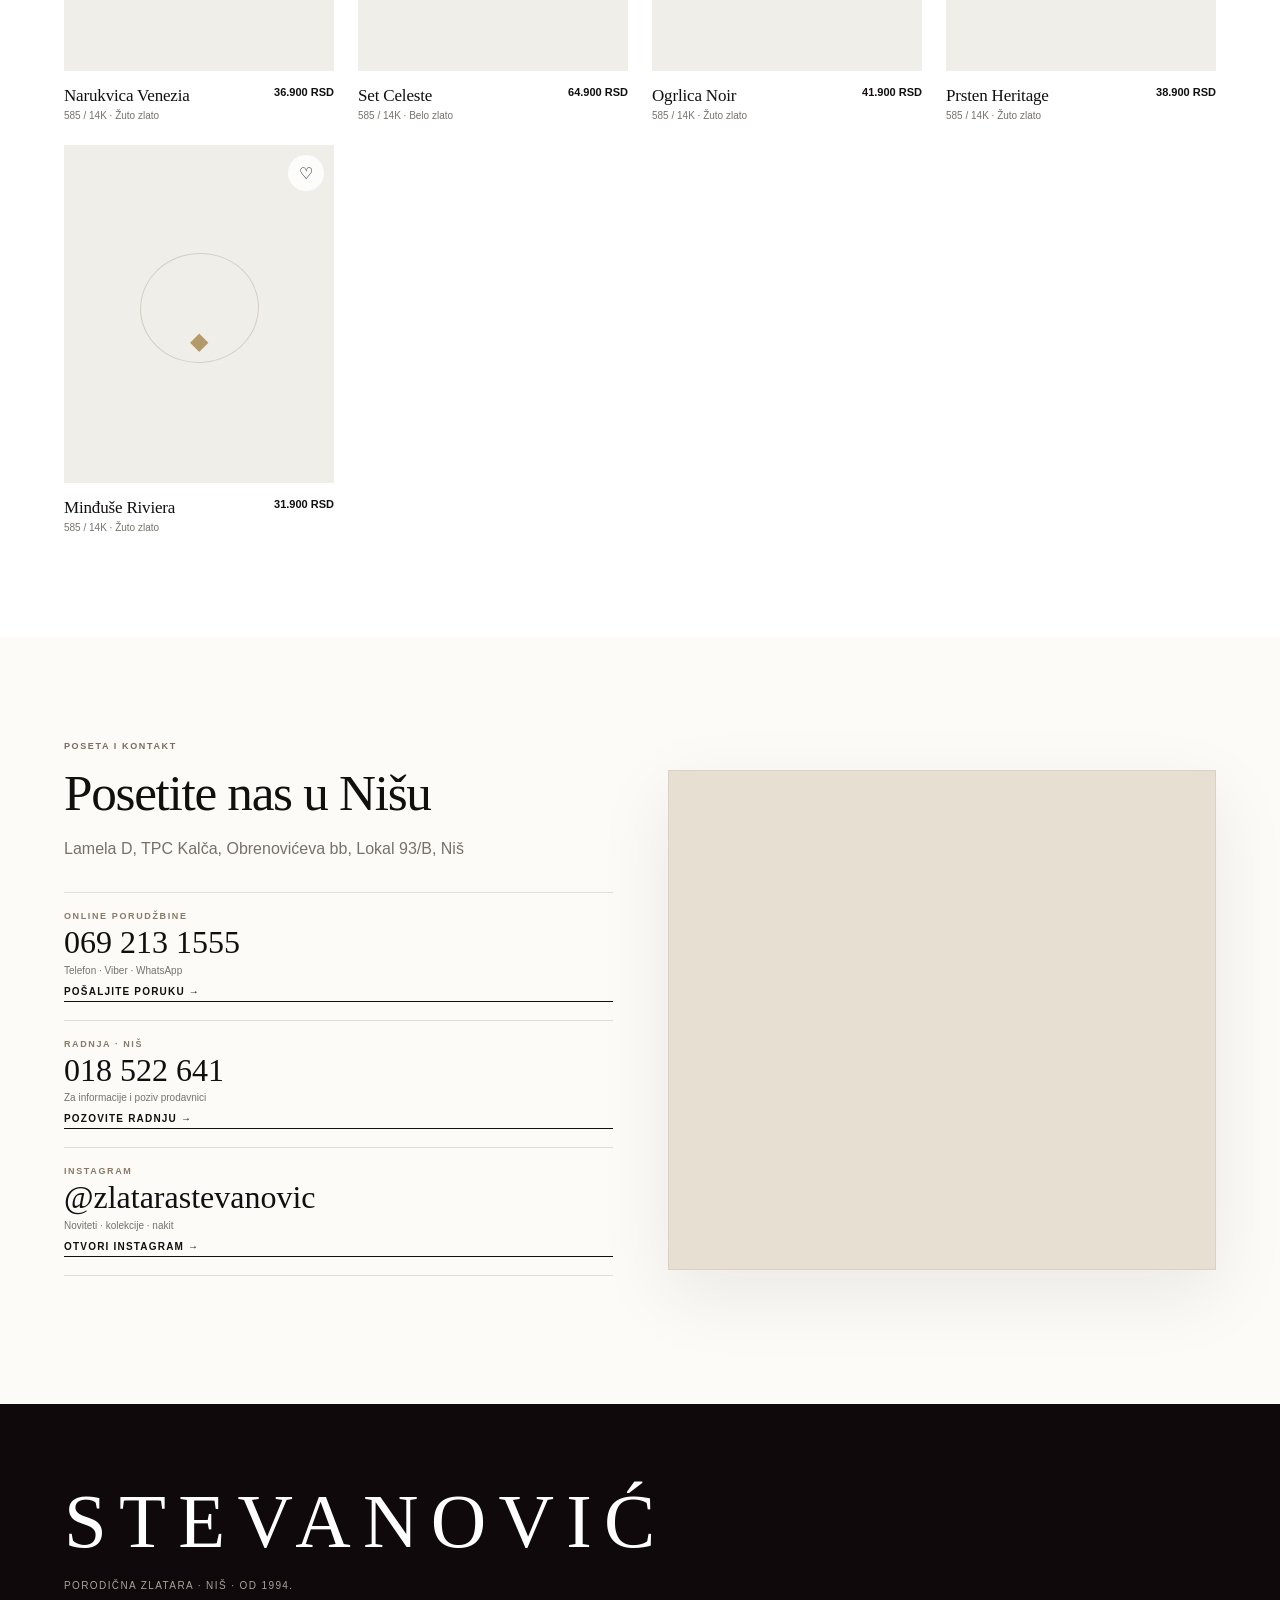
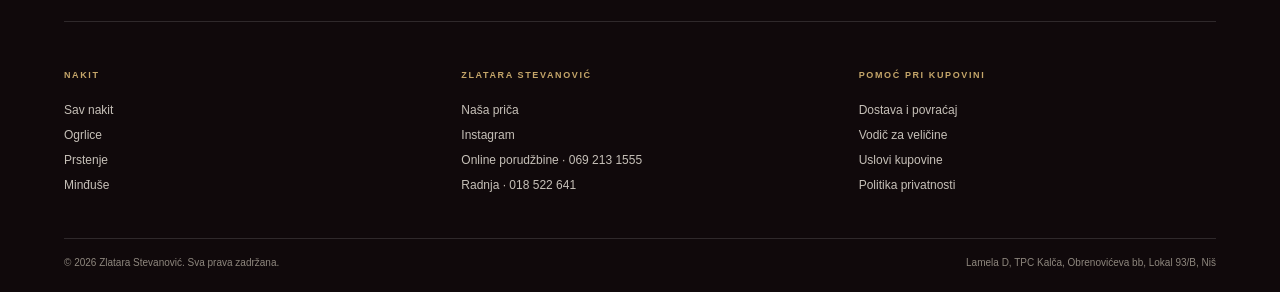
==== commit 0f5eaf4d: "Dodaj Prsten Cruor u katalog" ====
--- a/index.html
+++ b/index.html
@@ -2575,6 +2575,7 @@
     Ako slike još ne postoje, ostavi image:"" i hover:"" — prikazaće se elegantni placeholder.
   */
   const products = [
+    {id:13,name:"Prsten Cruor",cat:"Prstenje",price:null,available:false,badge:"Novo",material:"Zlato",fine:"Podaci uskoro",weight:"Podaci uskoro",size:"Podaci uskoro",desc:"Prsten izražajnog karaktera sa duboko crvenim centralnim kamenom i toplinom žutog zlata. Fotografija prikazuje stvarni model; tehnički podaci i cena biće uneti pre aktivacije online kupovine.",image:"Cruor.jpg",hover:""},
     {id:12,name:"Prsten Éclipse",cat:"Prstenje",price:null,available:false,badge:"Novo",material:"Podaci uskoro",fine:"Podaci uskoro",weight:"Podaci uskoro",size:"Podaci uskoro",desc:"Prsten sa dominantnim okruglim centralnim kamenom i elegantnim zakrivljenim detaljem koji ga uokviruje. Fotografija prikazuje stvarni model; tehnički podaci i cena biće uneti pre aktivacije online kupovine.",image:"E%CC%81clipse.jpg",hover:""},
     {id:11,name:"Ogrlica Triade",cat:"Ogrlice",price:null,available:false,badge:"Novo",material:"Zlato u tri tona",fine:"Podaci uskoro",weight:"Podaci uskoro",size:"Podaci uskoro",desc:"Prefinjena trostruka ogrlica u tri tona zlata — žutom, roze i belom. Fotografija prikazuje stvarni model; tehnički podaci i cena biće uneti pre aktivacije online kupovine.",image:"Triade.jpg",hover:""},
     {id:10,name:"Ogrlica Amélie",cat:"Ogrlice",price:null,available:false,badge:"Novo",material:"Zlato",fine:"Podaci uskoro",weight:"Podaci uskoro",size:"Podaci uskoro",desc:"Nežna ogrlica sa srcolikim priveskom i svedenom, elegantnom linijom. Fotografija prikazuje stvarni model; tehnički podaci i cena biće uneti pre aktivacije online kupovine.",image:"Ame%CC%81lie.jpg",hover:""},
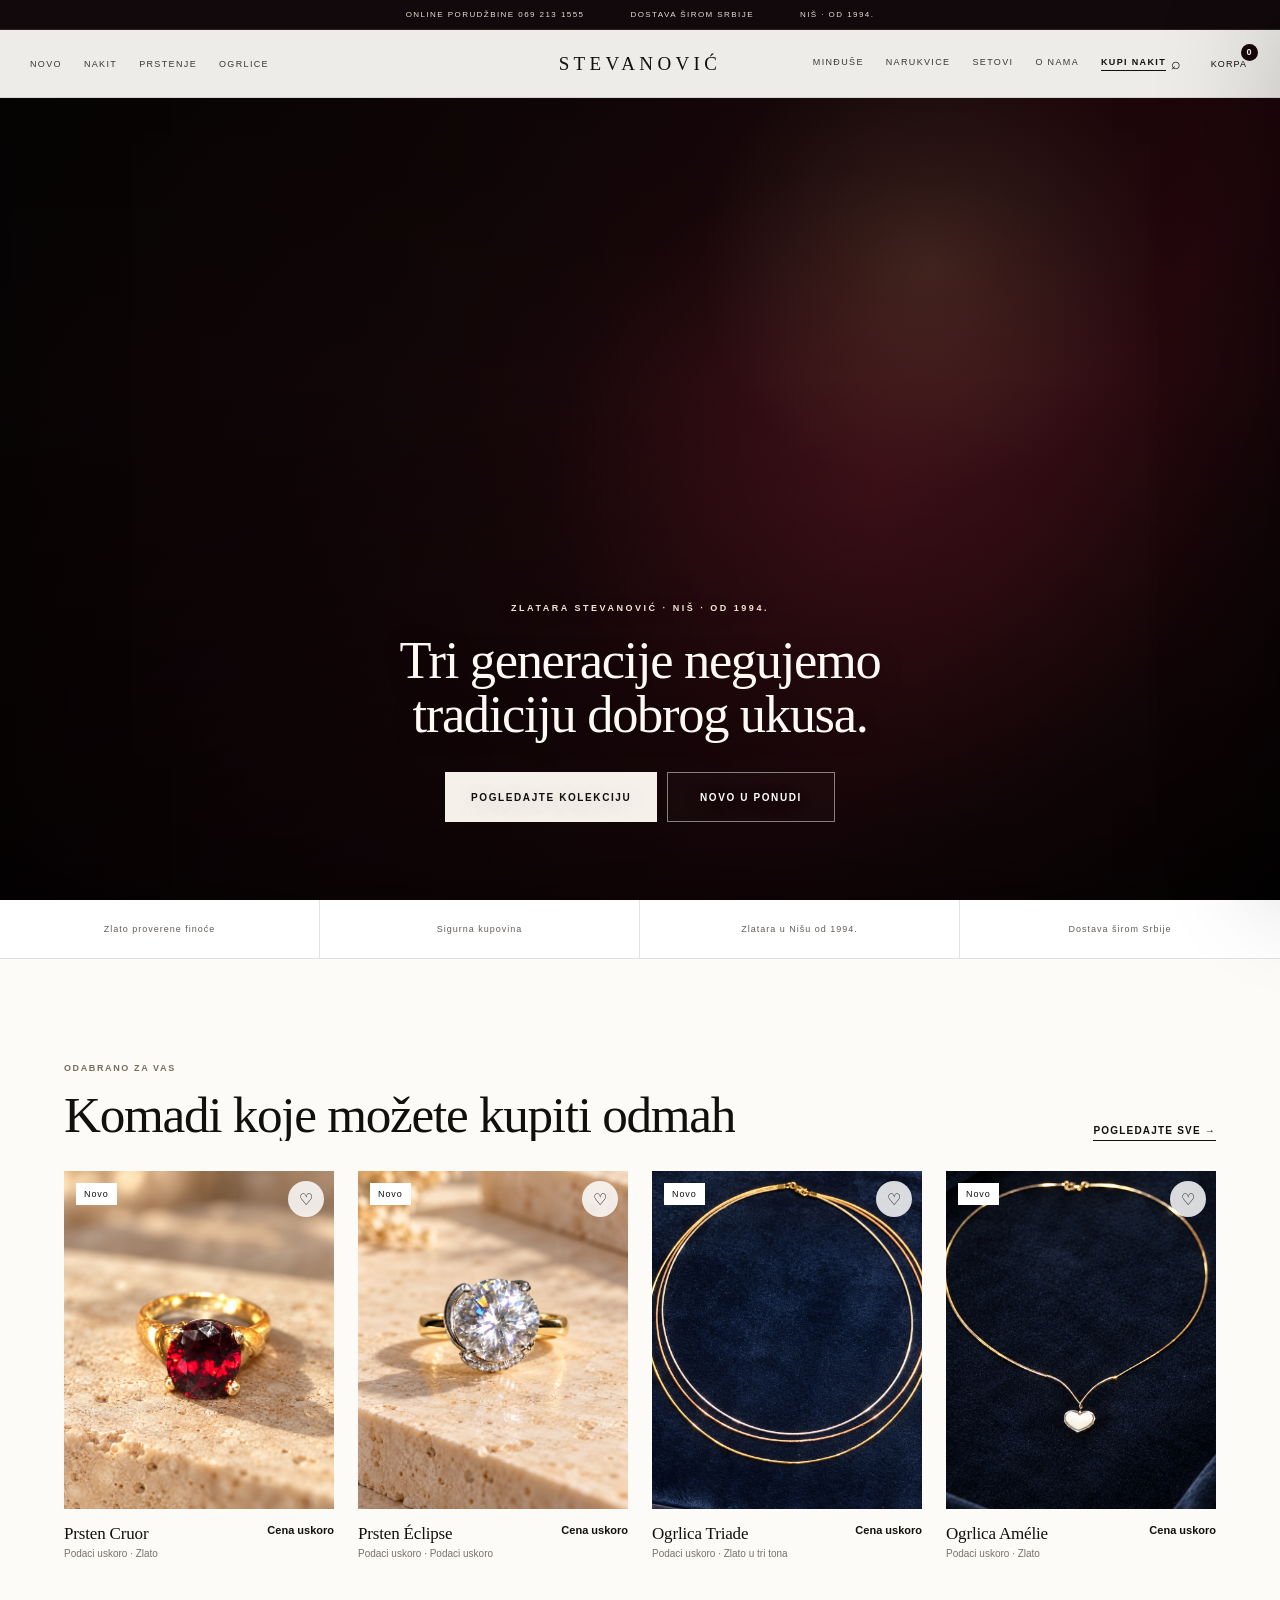
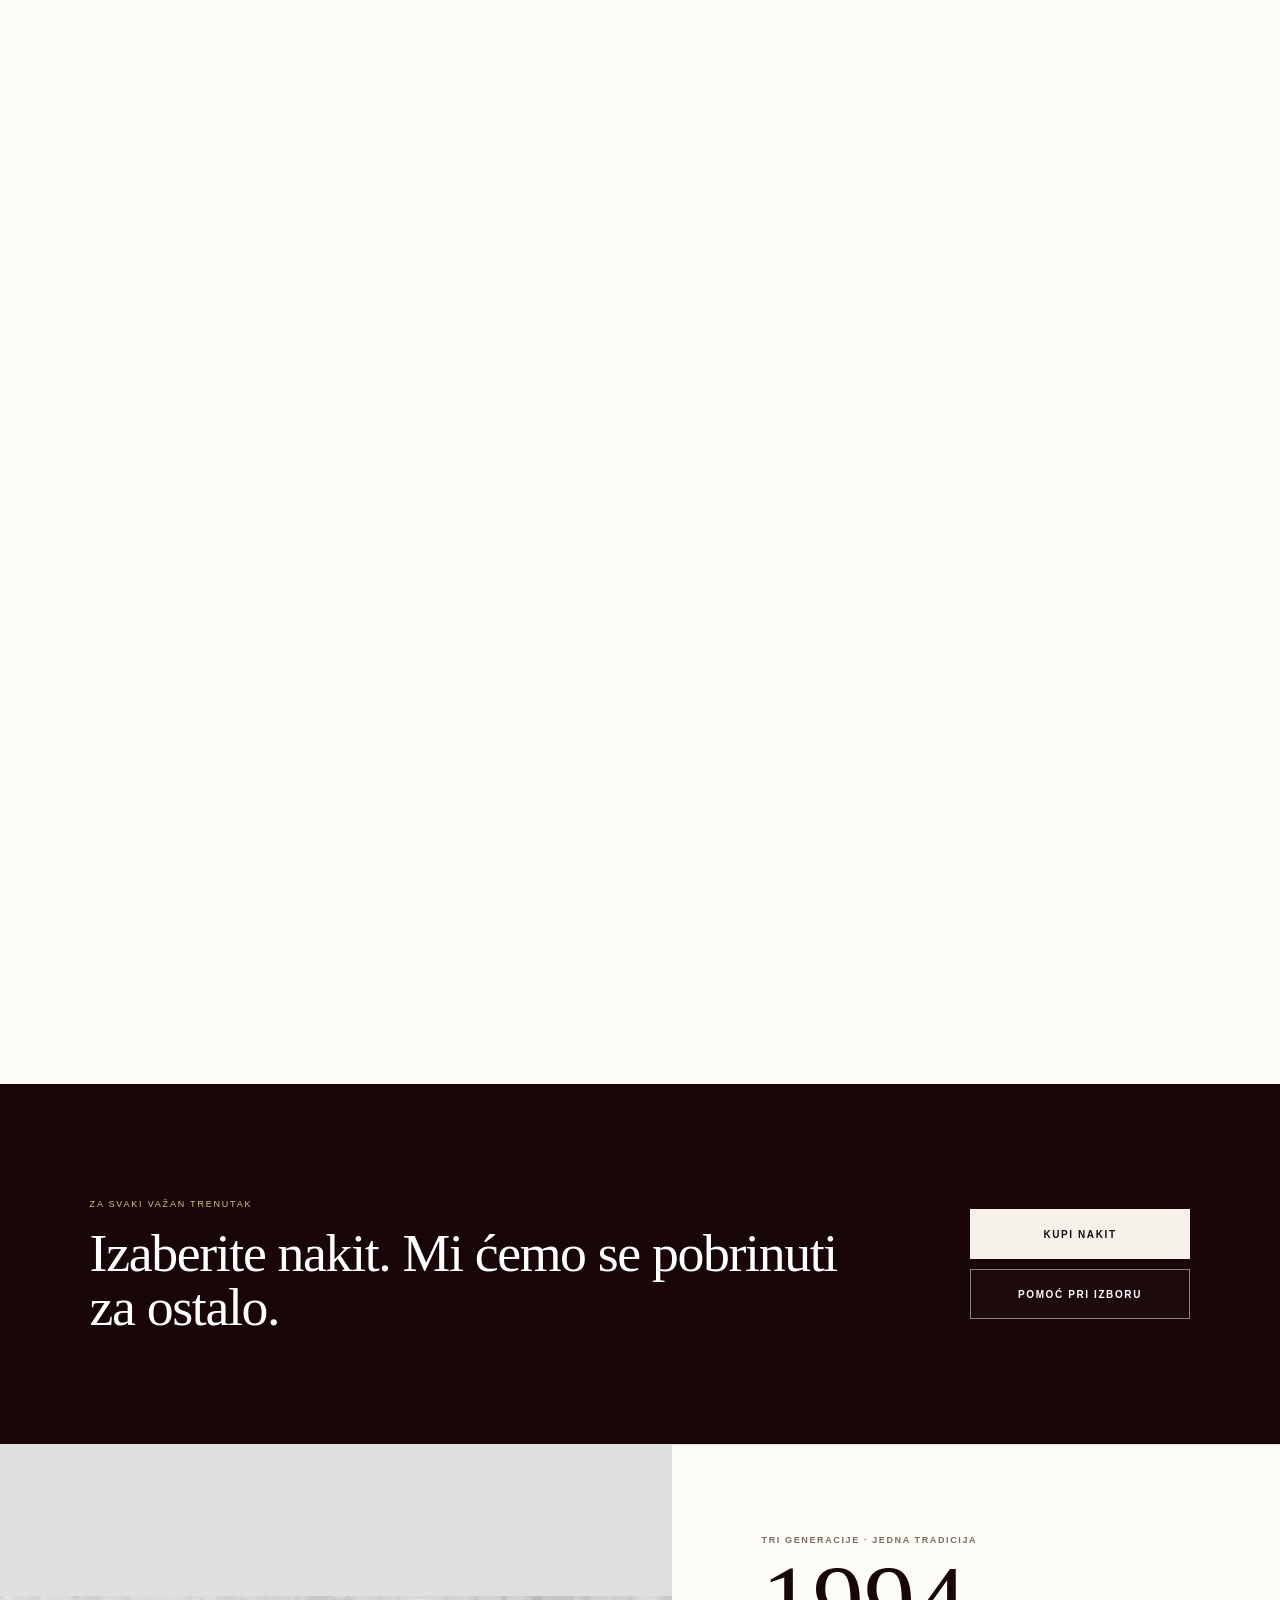
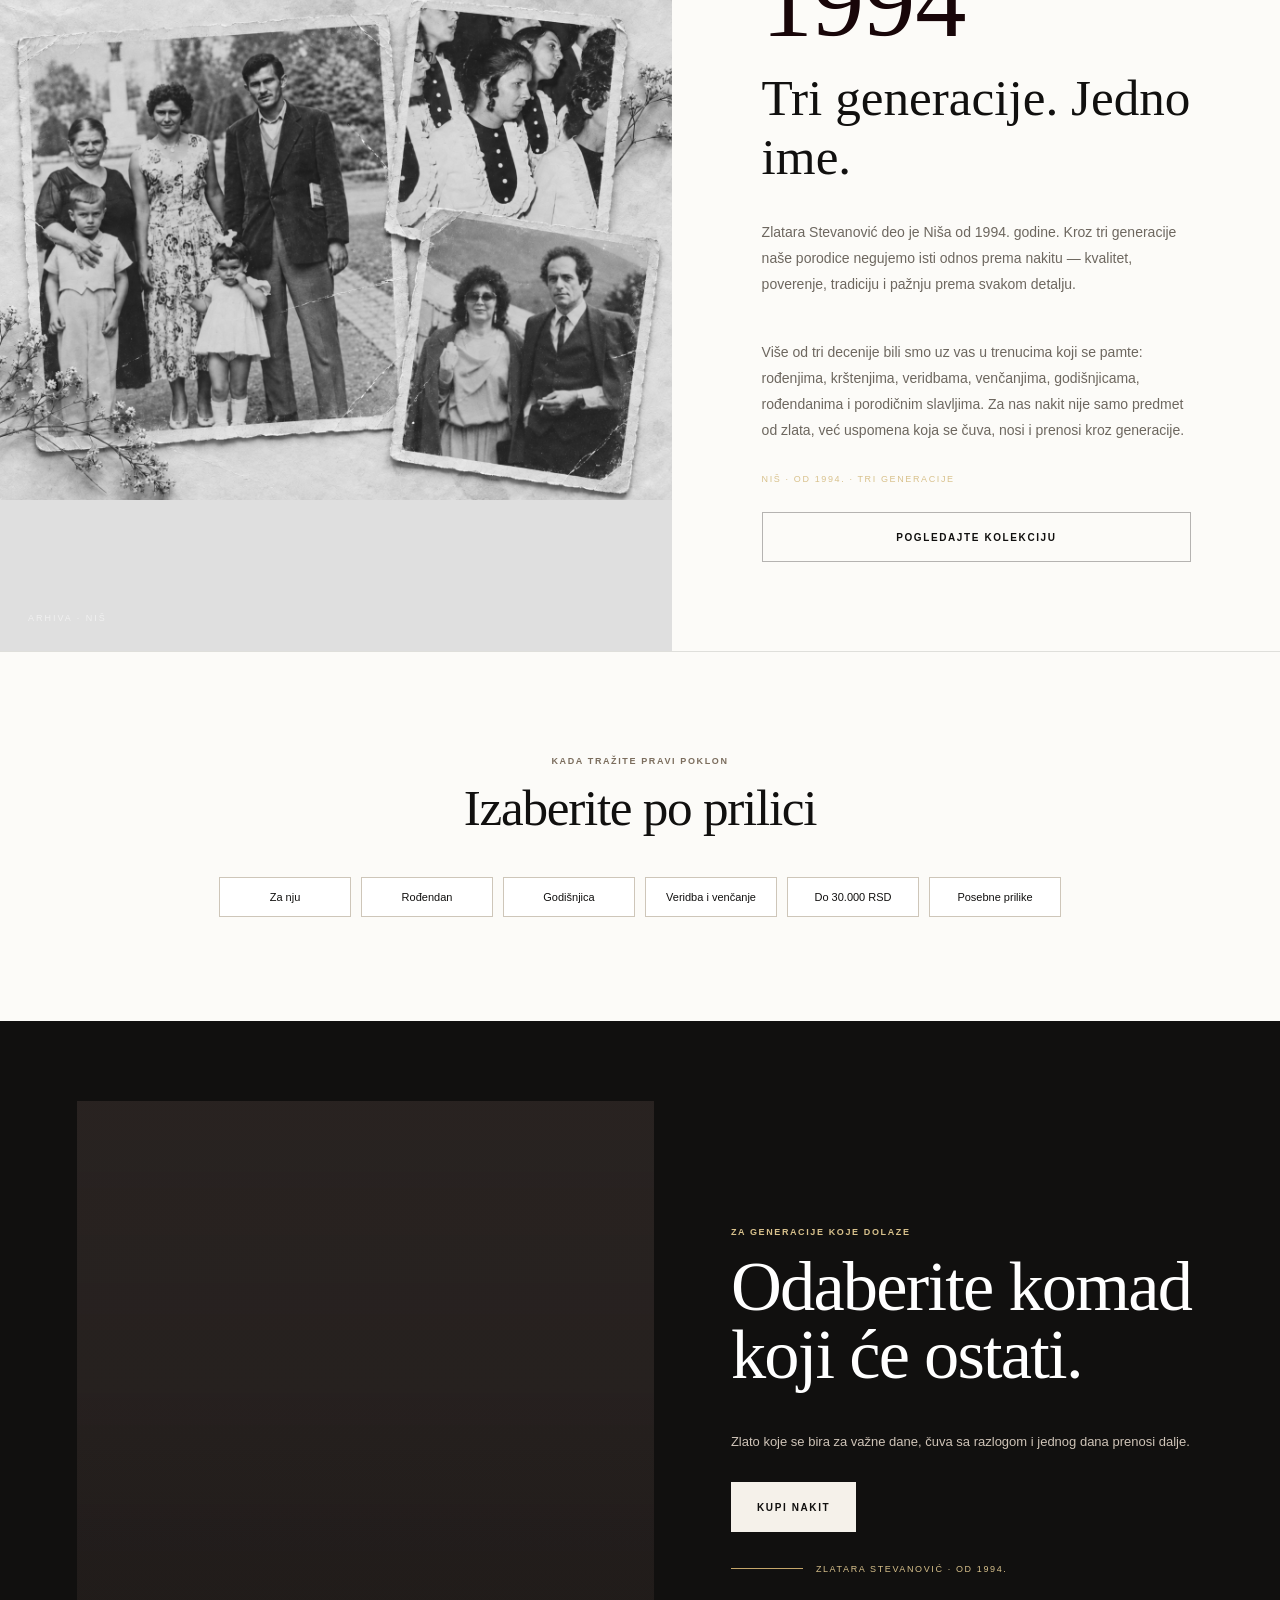
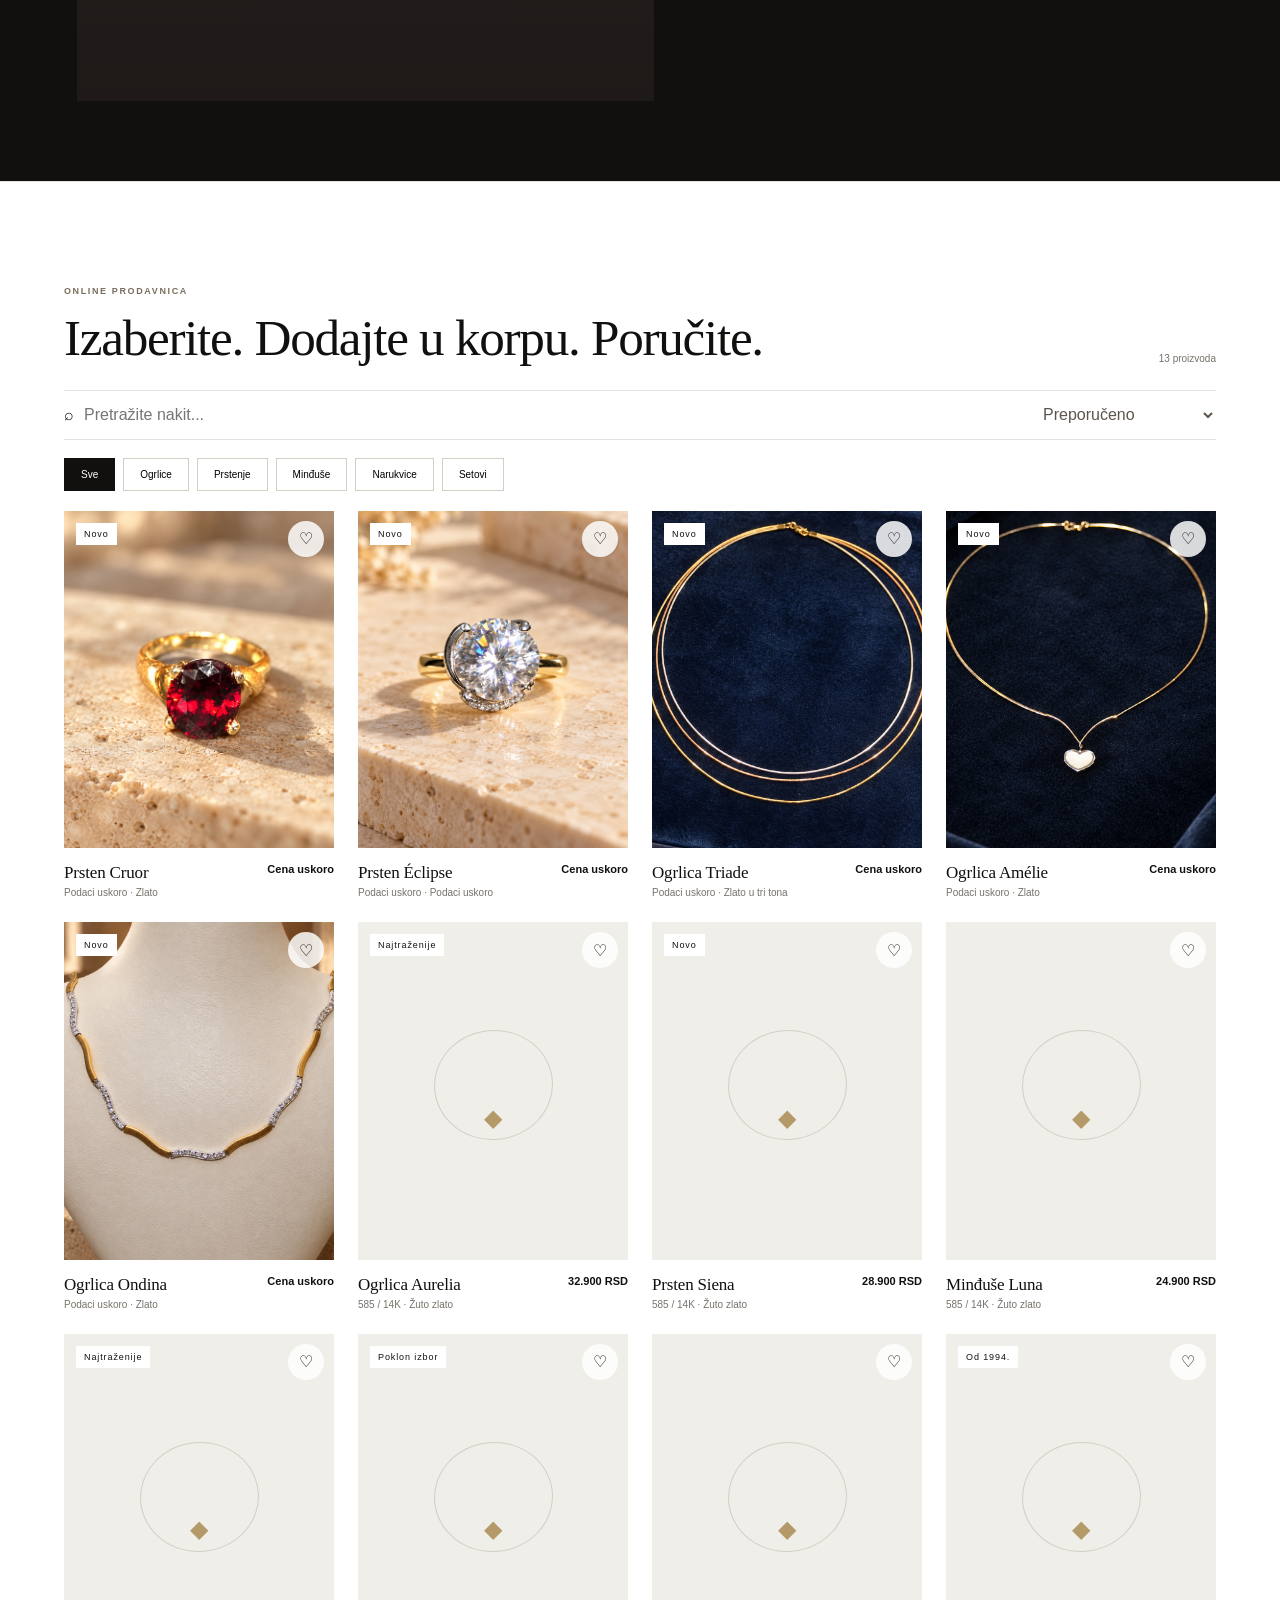
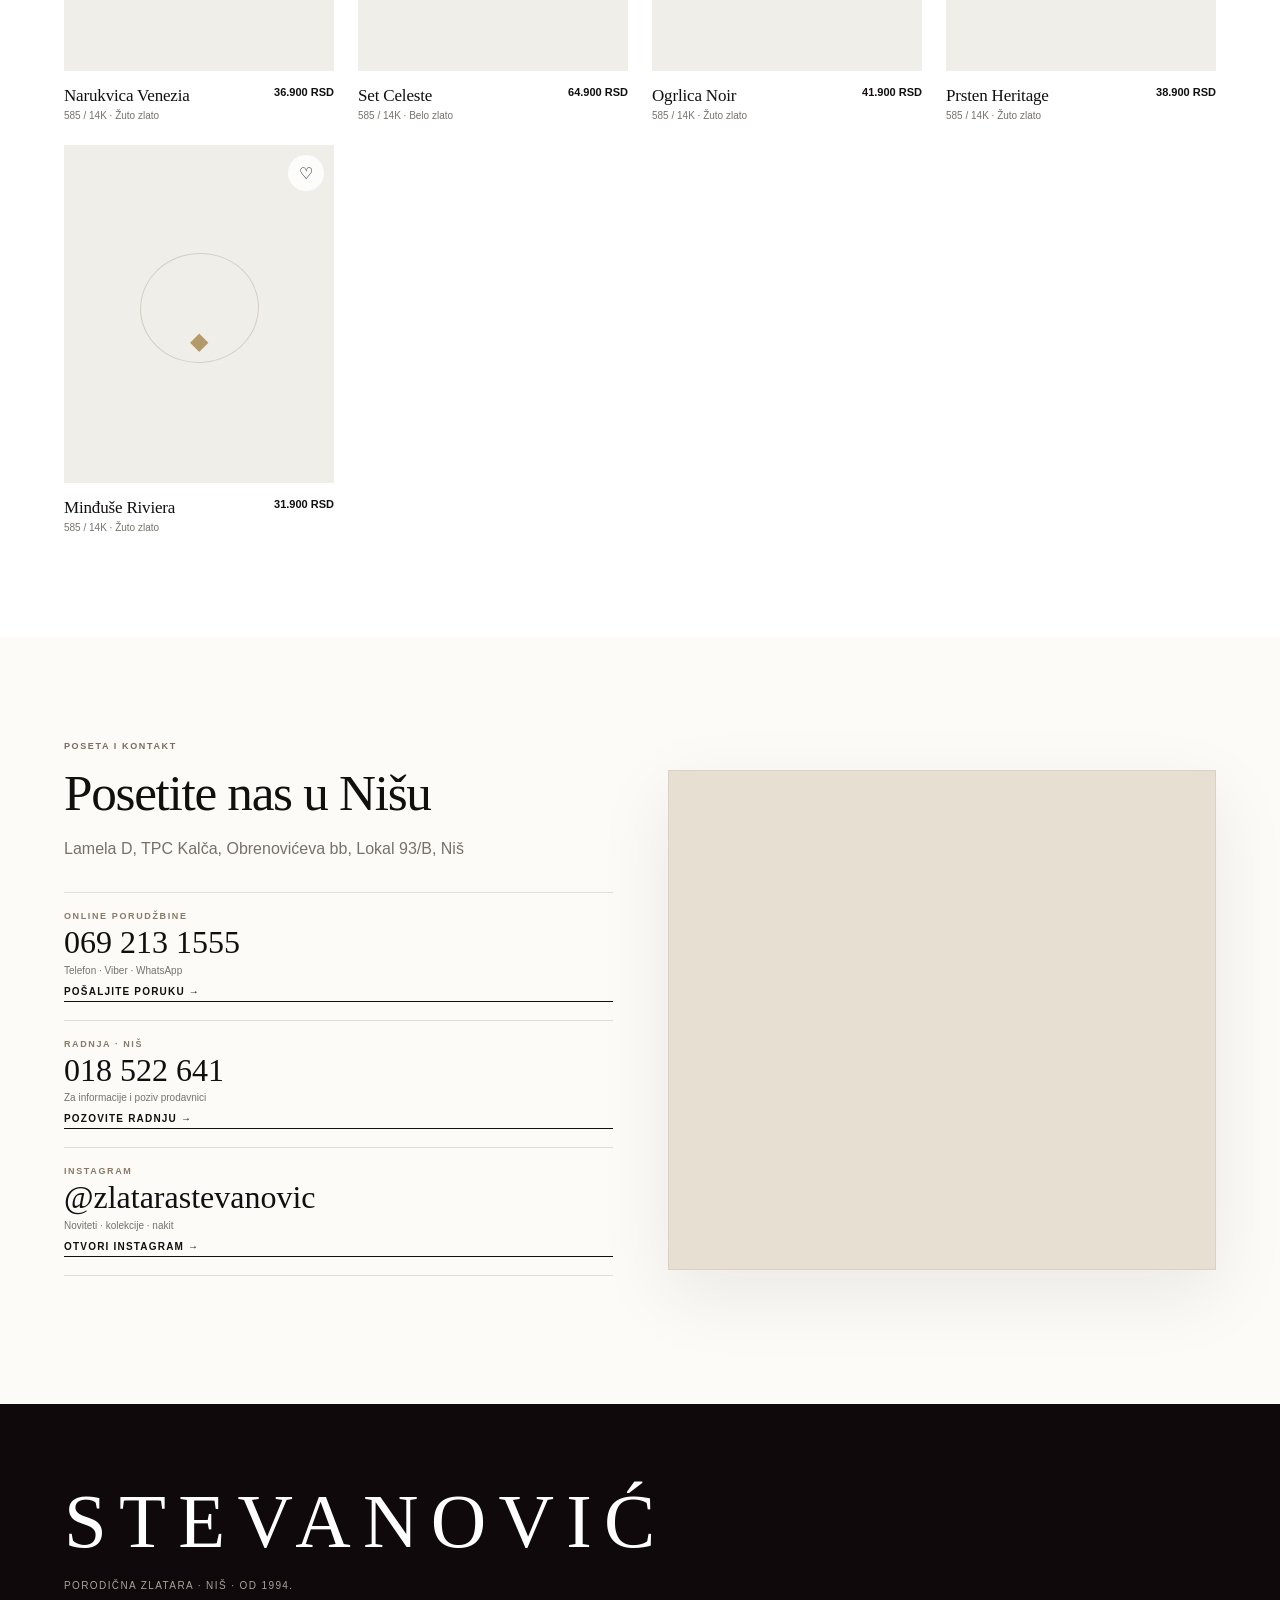
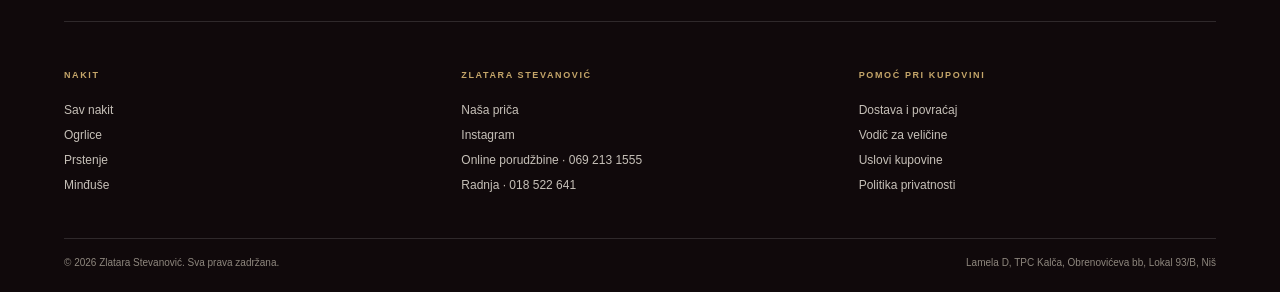
==== commit 7bfb6c7a: "Update index.html" ====
--- a/index.html
+++ b/index.html
@@ -8,7 +8,7 @@
   <meta name="description" content="Zlatara Stevanović u Nišu od 1994. Ogrlice, prstenje, minđuše, narukvice i setovi. Online porudžbine i dostava širom Srbije." />
 
   <style>
-    :root{
+    :root{ 
       --black:#090706;
       --oxblood:#180609;
       --oxblood-2:#26090f;
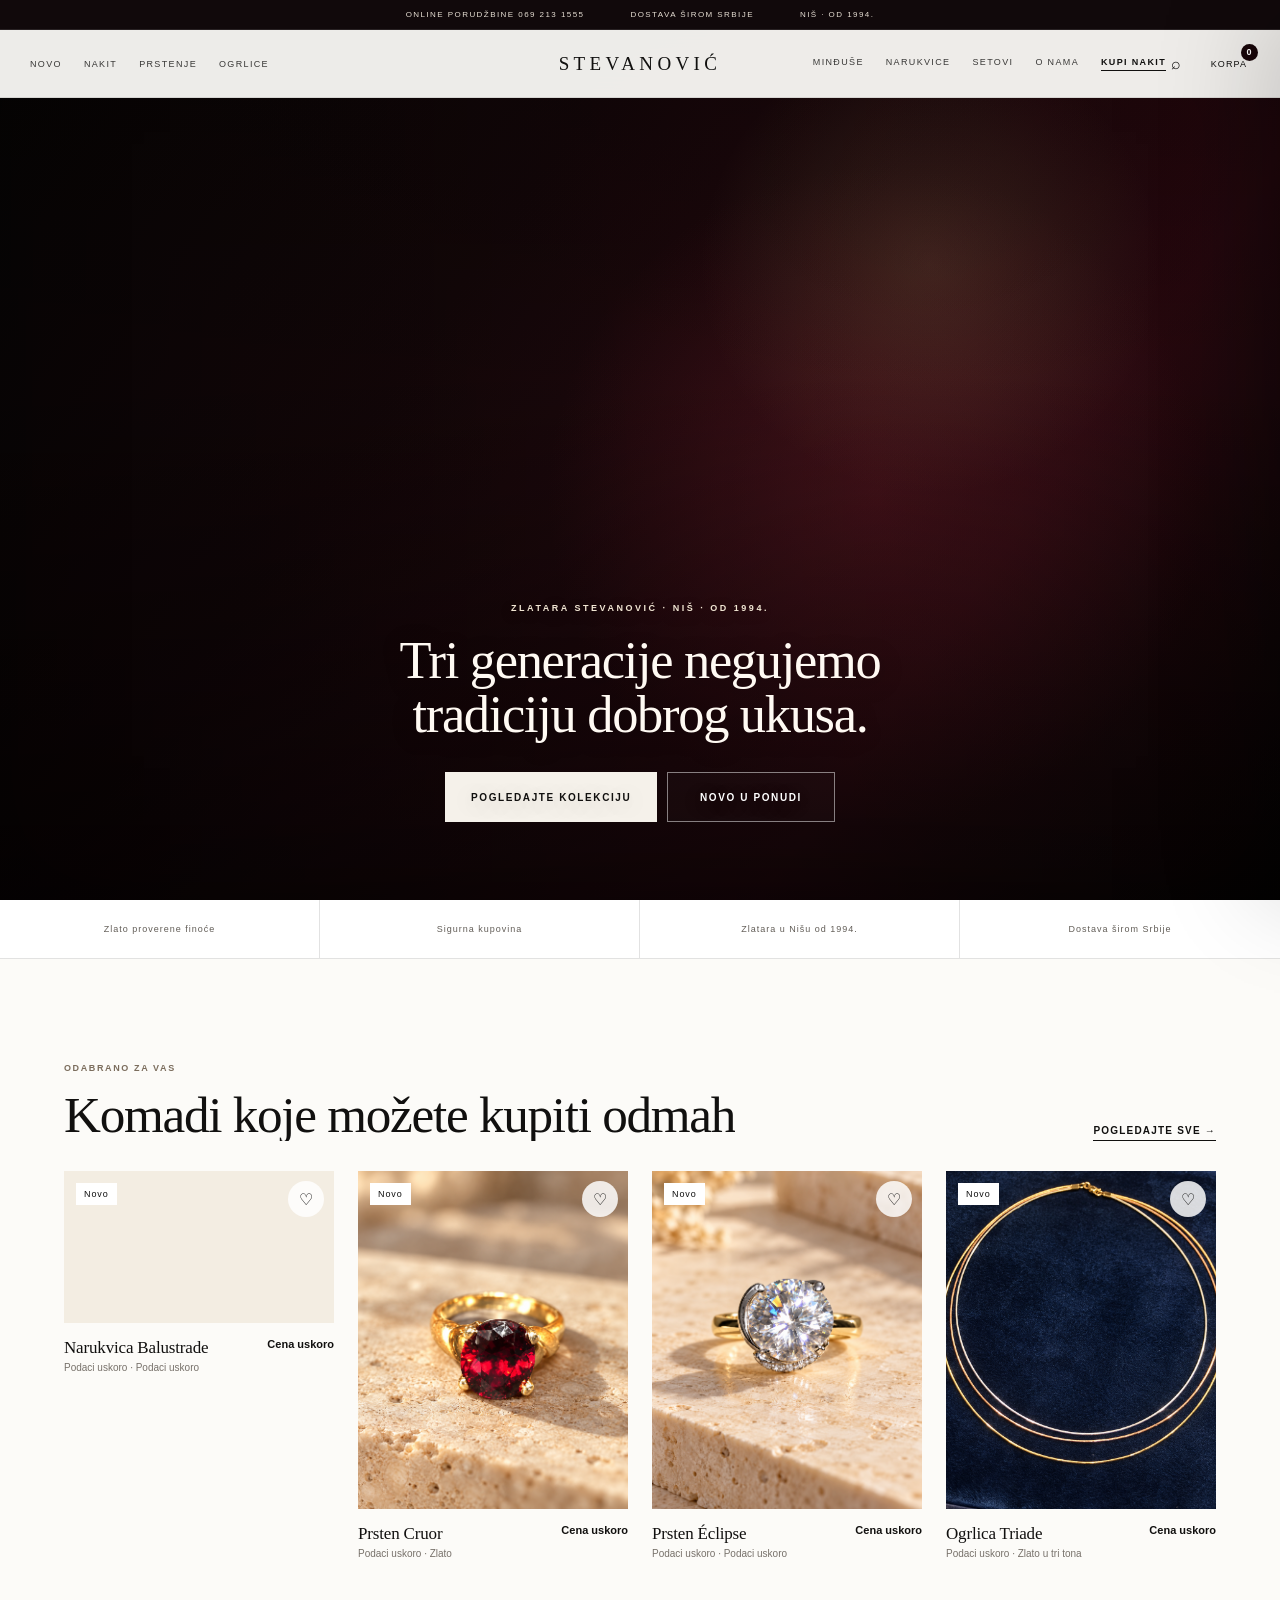
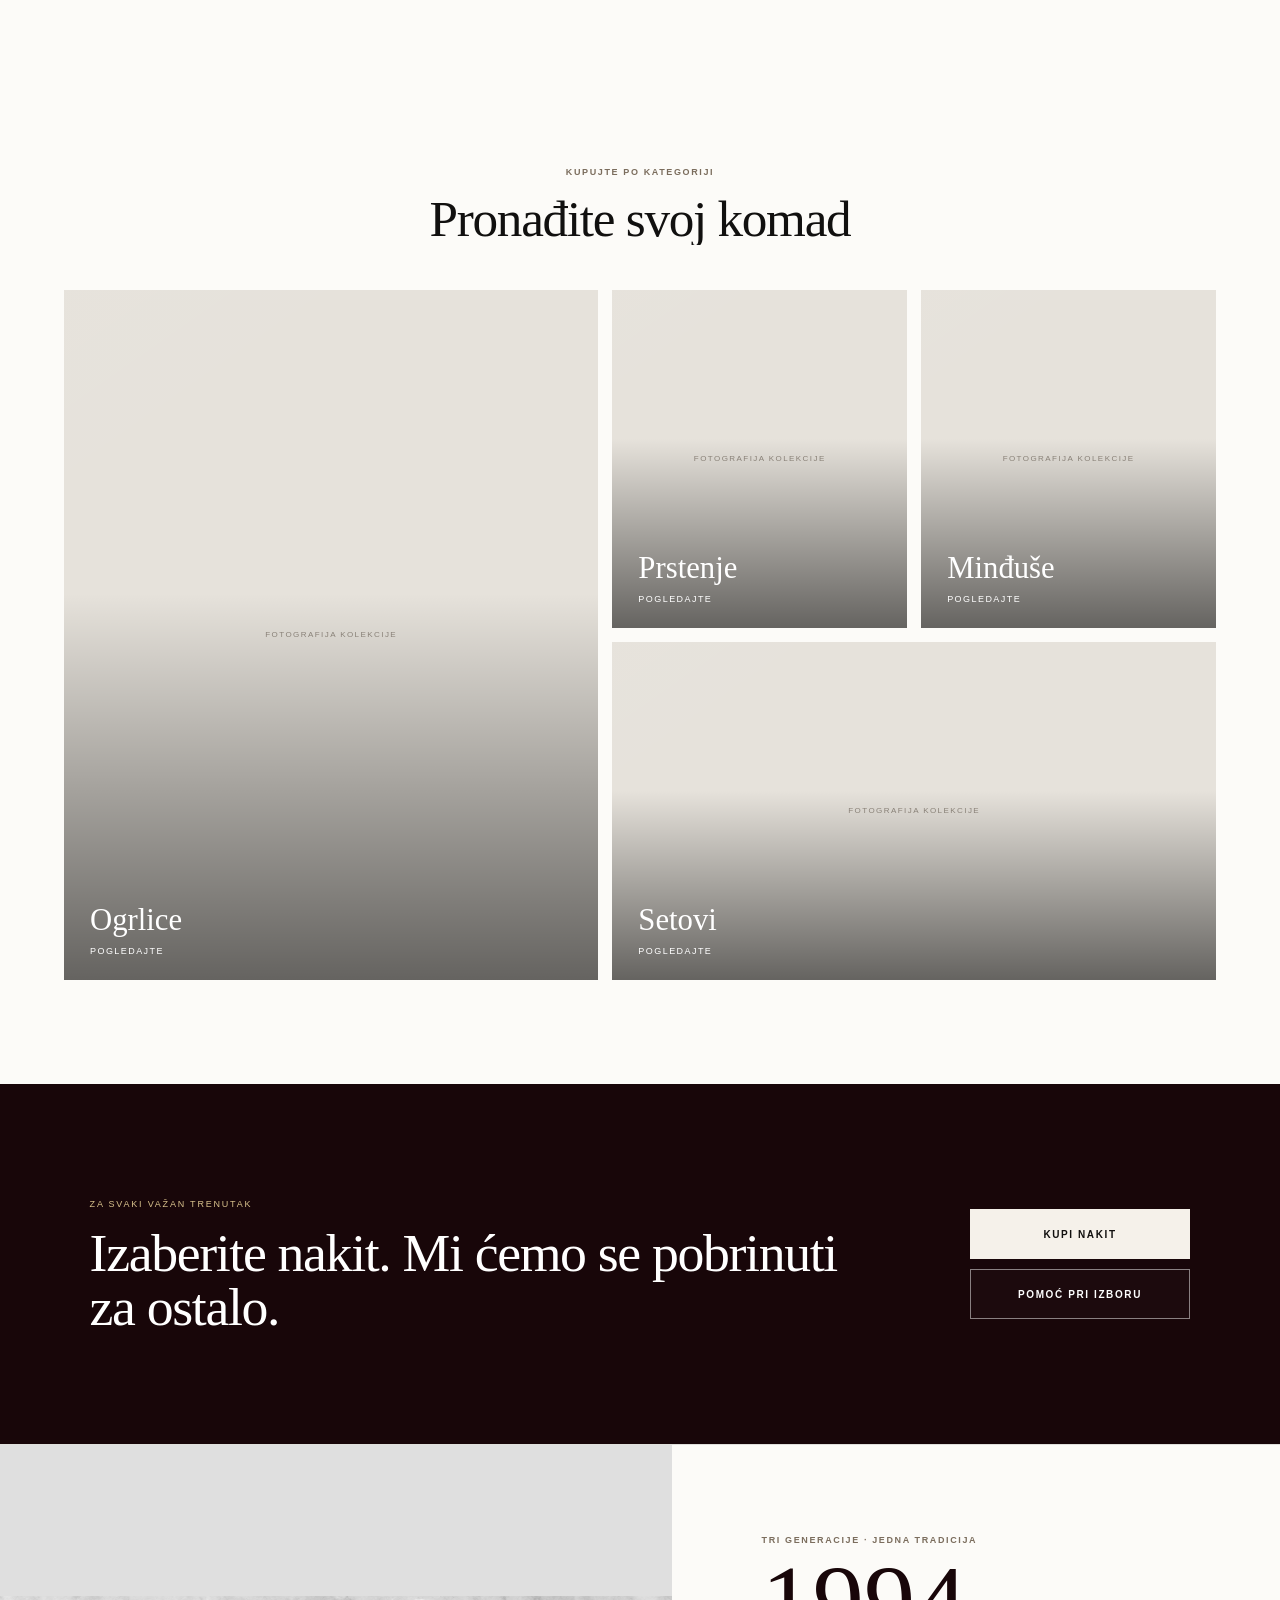
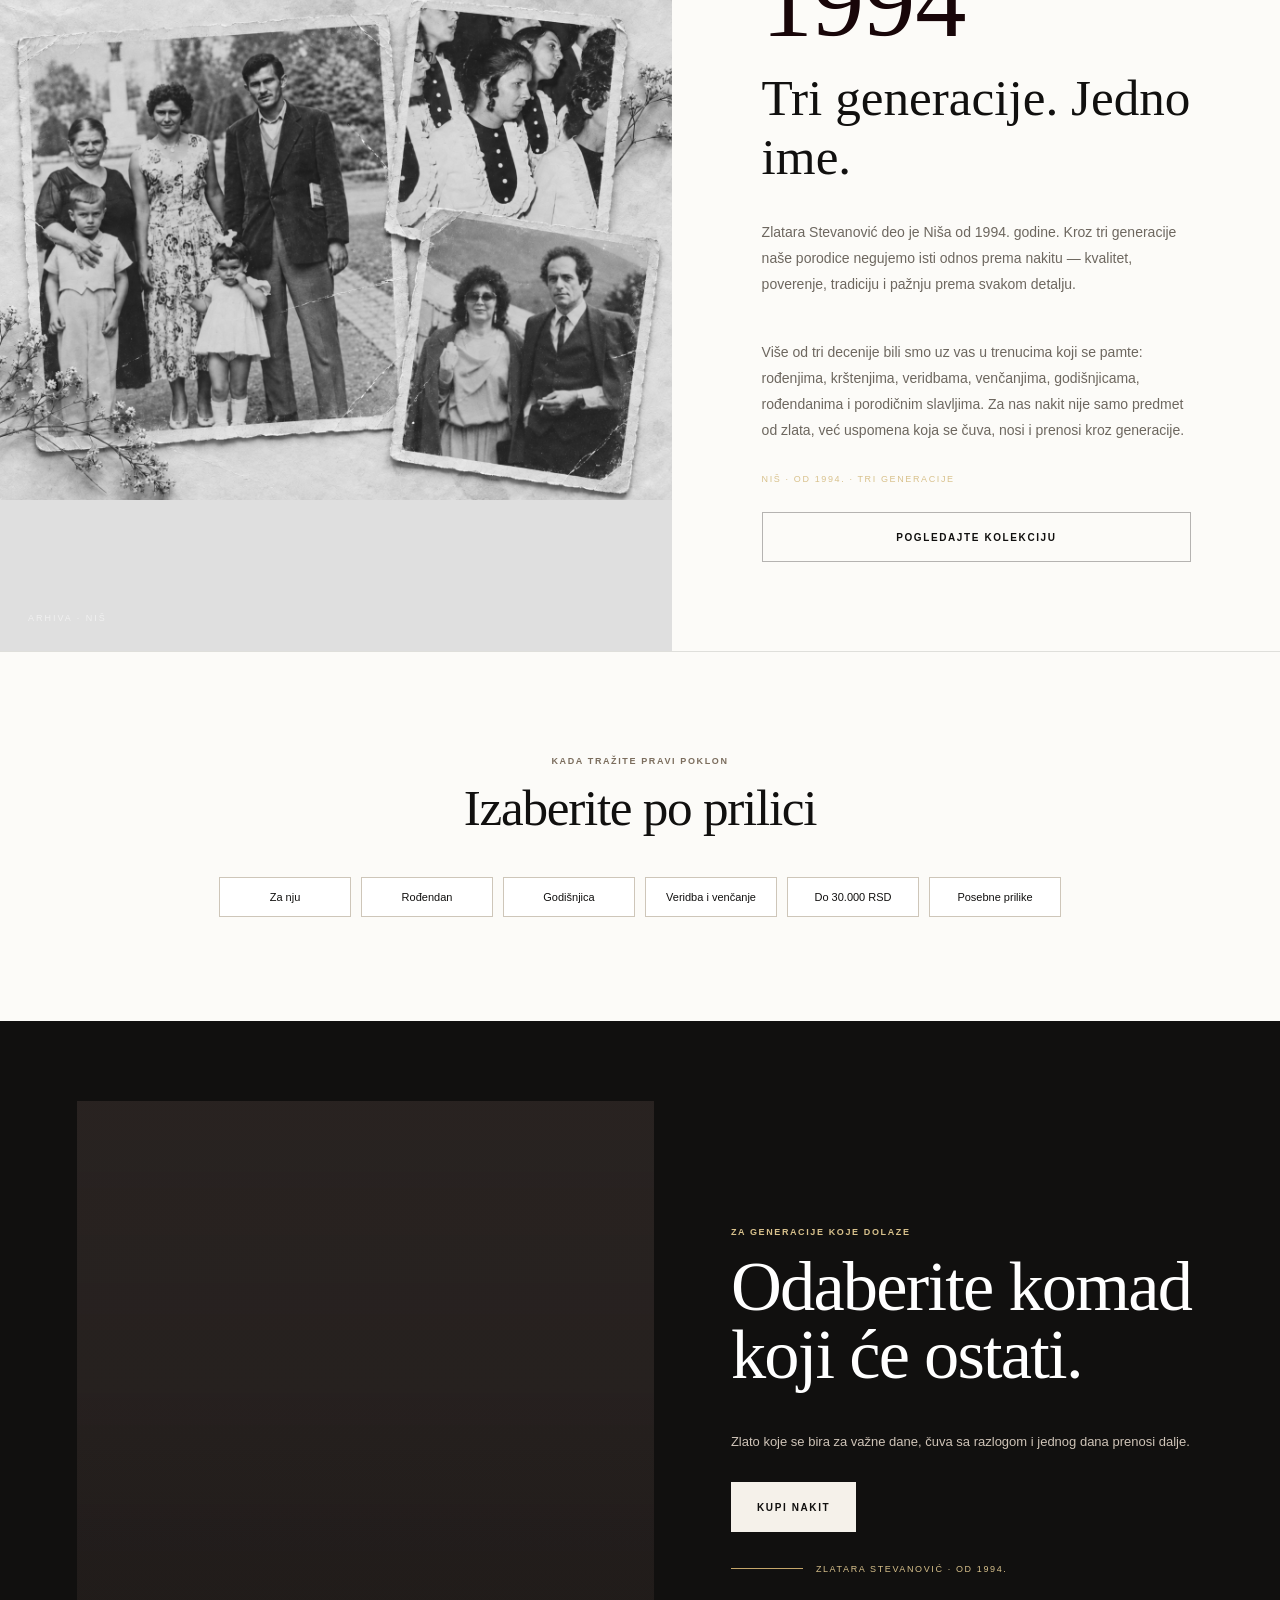
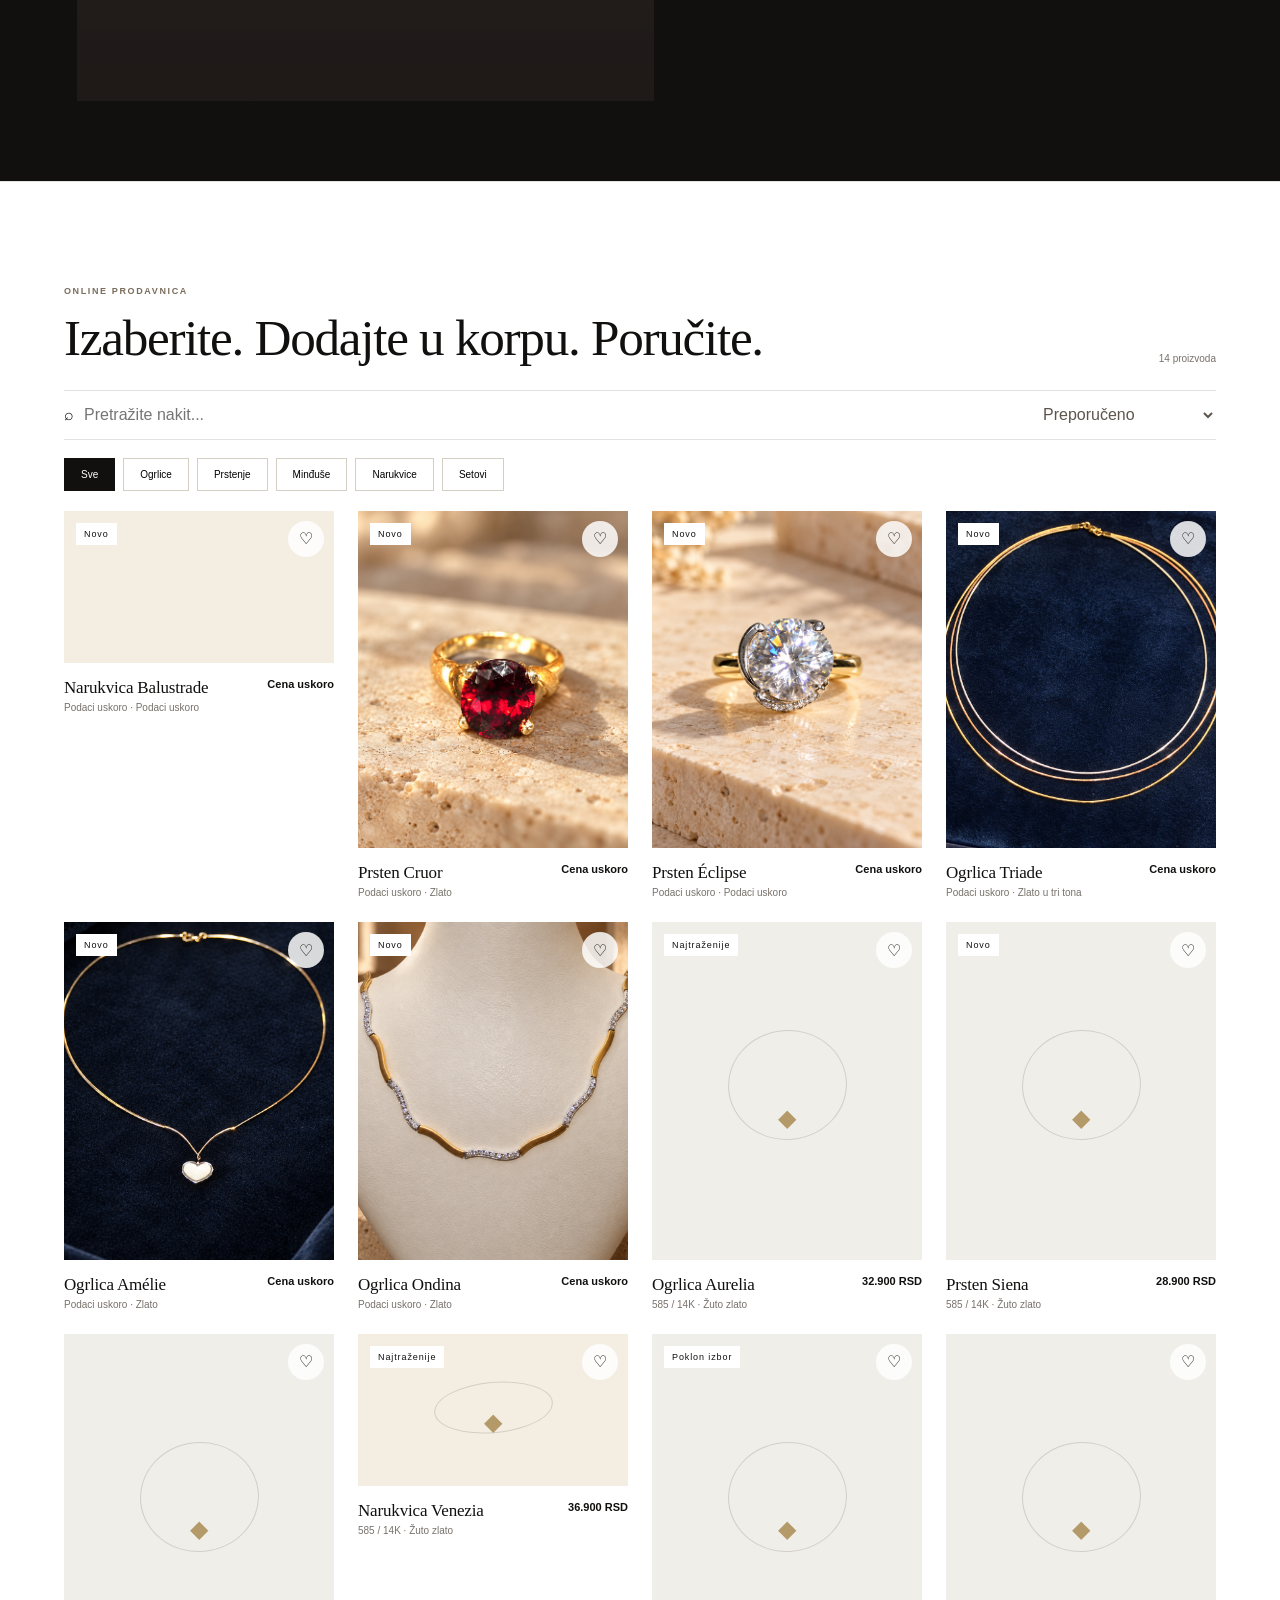
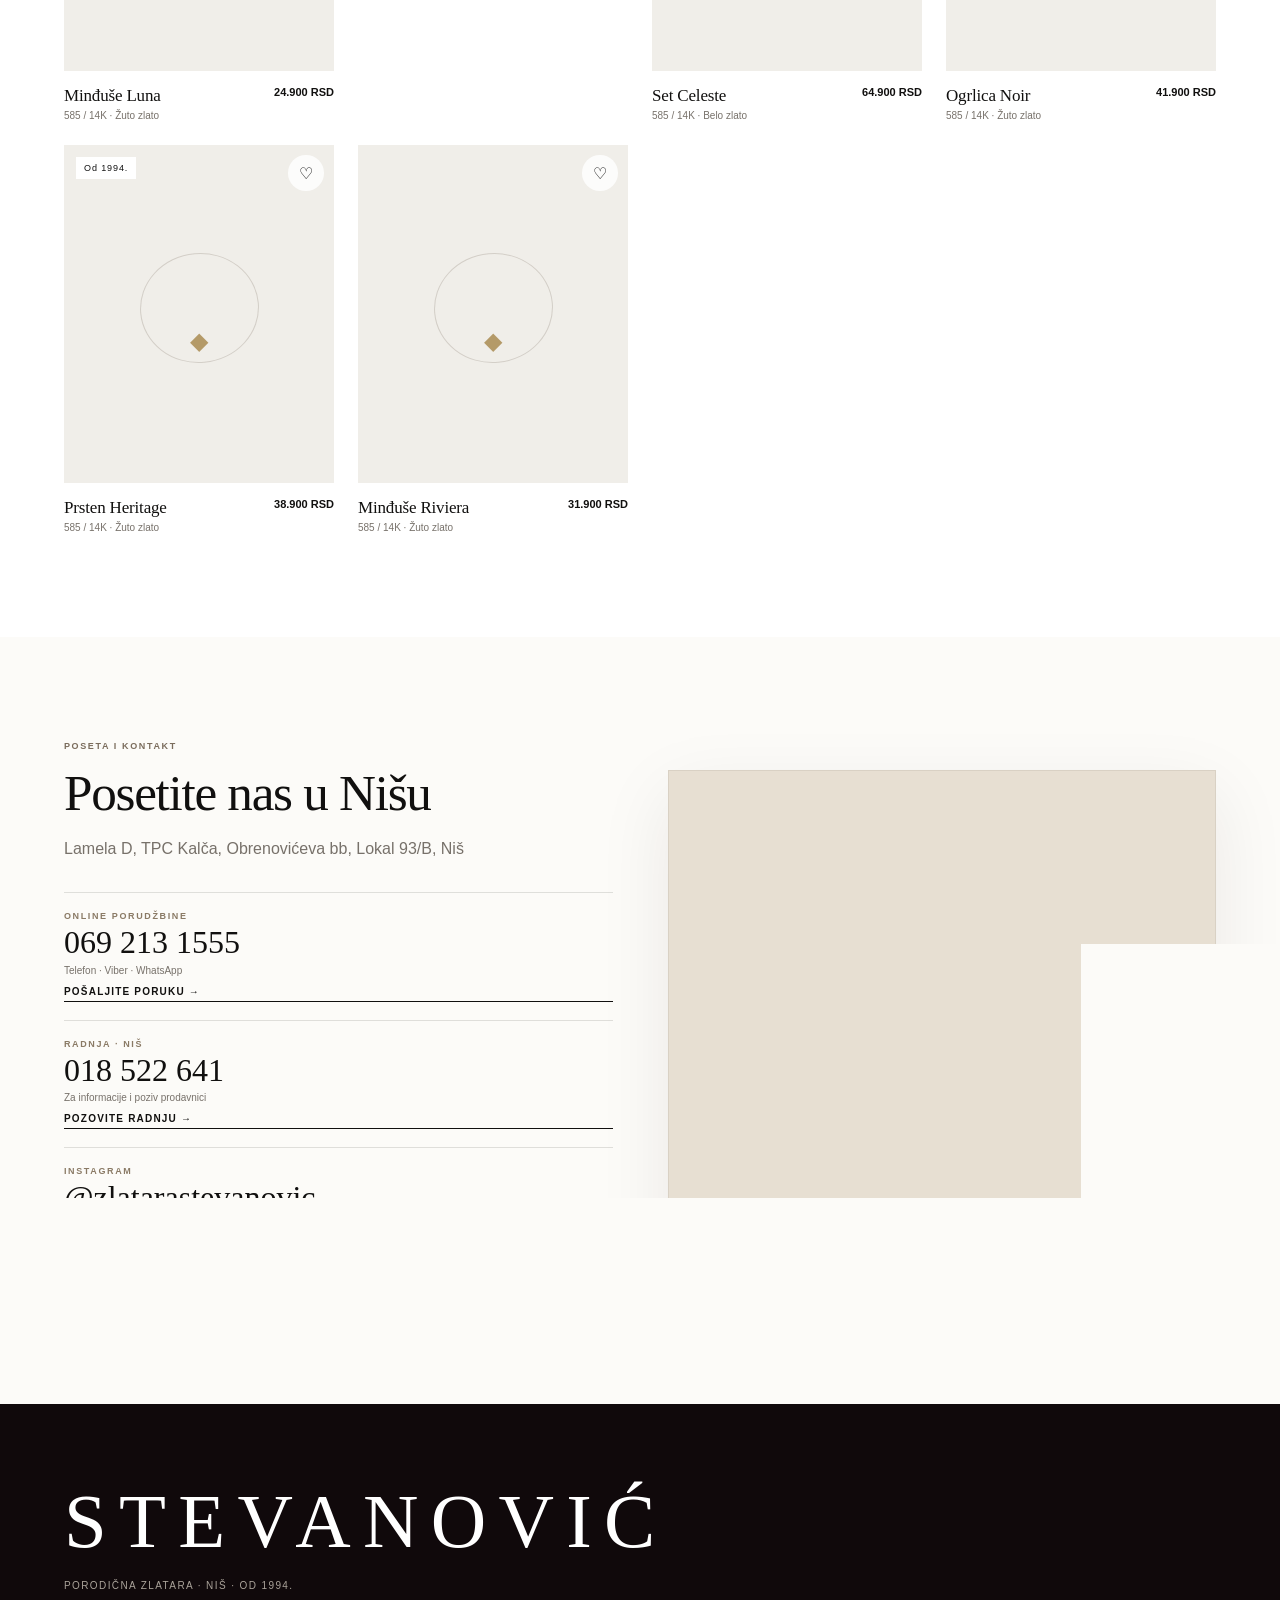
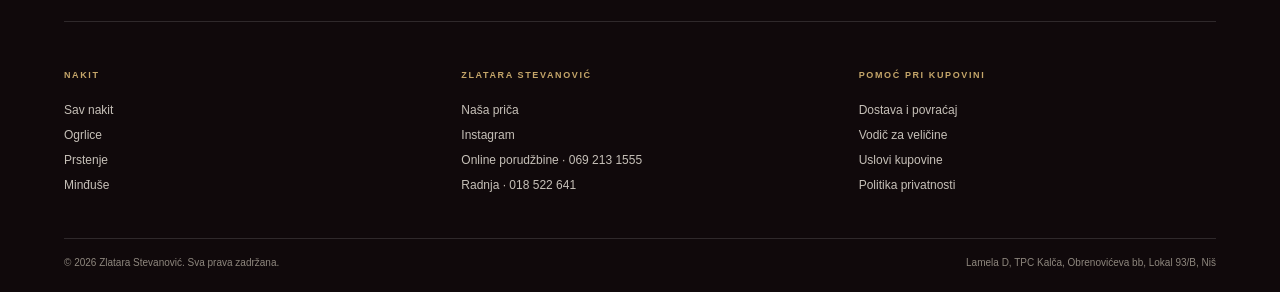
==== commit 4caaed2e: "Add Balustrade bracelet and horizontal bracelet photos" ====
--- a/index.html
+++ b/index.html
@@ -1584,6 +1584,26 @@
       background:#f0eee9;
       aspect-ratio:4/5;
     }
+
+    /* Narukvice su namerno horizontalne: proizvod ostaje ceo i fotografija
+       izgleda kao editorial kadar, dok prstenje i ogrlice ostaju uspravni. */
+    .card.bracelet-card .pic{
+      aspect-ratio:16/9;
+      background:#f3ede2;
+    }
+    .card.bracelet-card .pic .product-photo,
+    .card.bracelet-card .pic .product-photo-hover{
+      object-fit:cover;
+      object-position:center center;
+    }
+    .modal-image.bracelet-modal{
+      background:#f3ede2;
+    }
+    .modal-image.bracelet-modal img{
+      object-fit:contain;
+      object-position:center center;
+      padding:4%;
+    }
     .pic:not(.has-image):before{
       left:28%;right:28%;top:32%;height:32%;
       border-color:rgba(98,83,65,.20);
@@ -2575,6 +2595,7 @@
     Ako slike još ne postoje, ostavi image:"" i hover:"" — prikazaće se elegantni placeholder.
   */
   const products = [
+    {id:14,name:"Narukvica Balustrade",cat:"Narukvice",price:null,available:false,badge:"Novo",material:"Podaci uskoro",fine:"Podaci uskoro",weight:"Podaci uskoro",size:"Podaci uskoro",desc:"Narukvica prepoznatljivog geometrijskog ritma sa ponavljajućim lučnim segmentima i dvobojnim izgledom. Fotografija prikazuje stvarni model; tehnički podaci i cena biće uneti pre aktivacije online kupovine.",image:"Balustrade.jpg",hover:""},
     {id:13,name:"Prsten Cruor",cat:"Prstenje",price:null,available:false,badge:"Novo",material:"Zlato",fine:"Podaci uskoro",weight:"Podaci uskoro",size:"Podaci uskoro",desc:"Prsten izražajnog karaktera sa duboko crvenim centralnim kamenom i toplinom žutog zlata. Fotografija prikazuje stvarni model; tehnički podaci i cena biće uneti pre aktivacije online kupovine.",image:"Cruor.jpg",hover:""},
     {id:12,name:"Prsten Éclipse",cat:"Prstenje",price:null,available:false,badge:"Novo",material:"Podaci uskoro",fine:"Podaci uskoro",weight:"Podaci uskoro",size:"Podaci uskoro",desc:"Prsten sa dominantnim okruglim centralnim kamenom i elegantnim zakrivljenim detaljem koji ga uokviruje. Fotografija prikazuje stvarni model; tehnički podaci i cena biće uneti pre aktivacije online kupovine.",image:"E%CC%81clipse.jpg",hover:""},
     {id:11,name:"Ogrlica Triade",cat:"Ogrlice",price:null,available:false,badge:"Novo",material:"Zlato u tri tona",fine:"Podaci uskoro",weight:"Podaci uskoro",size:"Podaci uskoro",desc:"Prefinjena trostruka ogrlica u tri tona zlata — žutom, roze i belom. Fotografija prikazuje stvarni model; tehnički podaci i cena biće uneti pre aktivacije online kupovine.",image:"Triade.jpg",hover:""},
@@ -2626,7 +2647,7 @@
 
   function card(p){
     return `
-      <article class="card">
+      <article class="card ${p.cat==="Narukvice" ? "bracelet-card" : ""}">
         ${productMedia(p)}
         <div class="meta">
           <div>
@@ -2777,6 +2798,7 @@
 
     const modalImage=document.getElementById("modalImage");
     modalImage.classList.toggle("has-image",!!p.image);
+    modalImage.classList.toggle("bracelet-modal",p.cat==="Narukvice");
     modalImage.innerHTML = p.image ? safeImageHTML(p.image,"",p.name) : "";
 
     const addBtn=document.getElementById("mAdd");
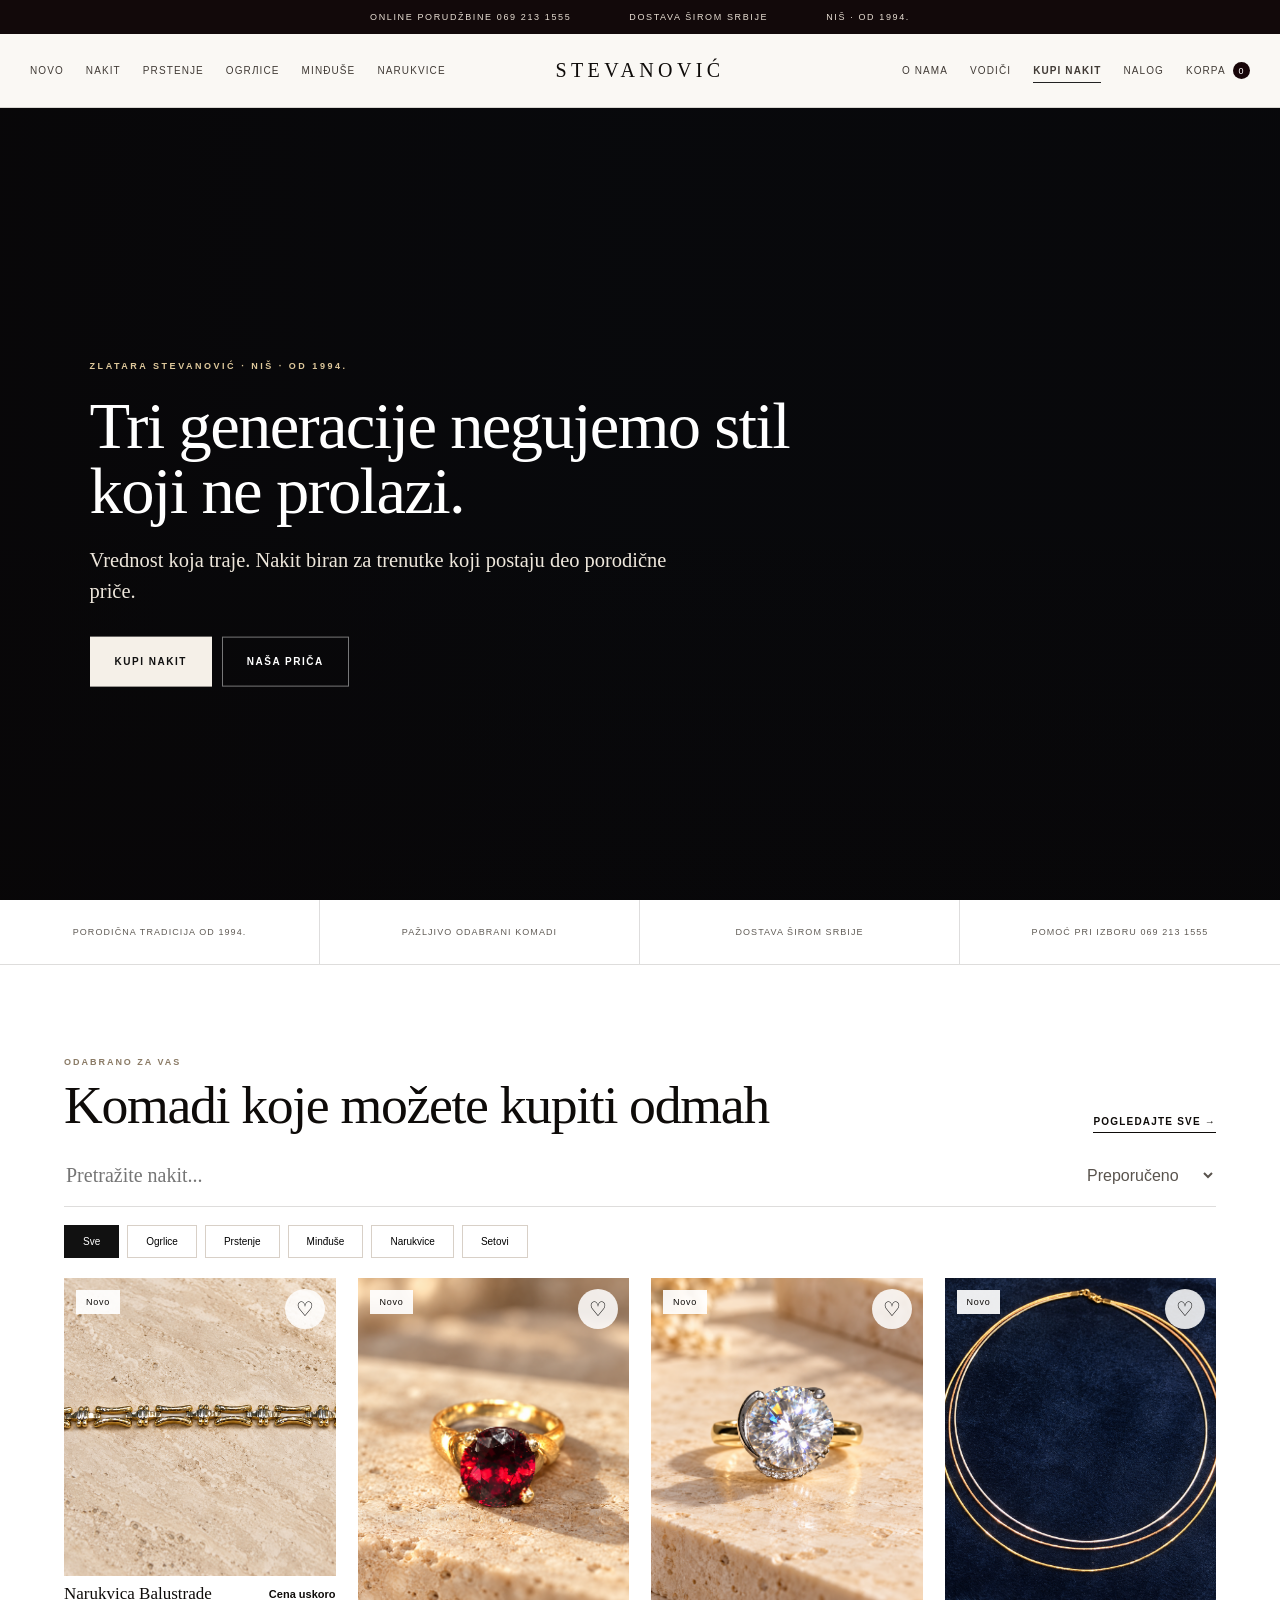
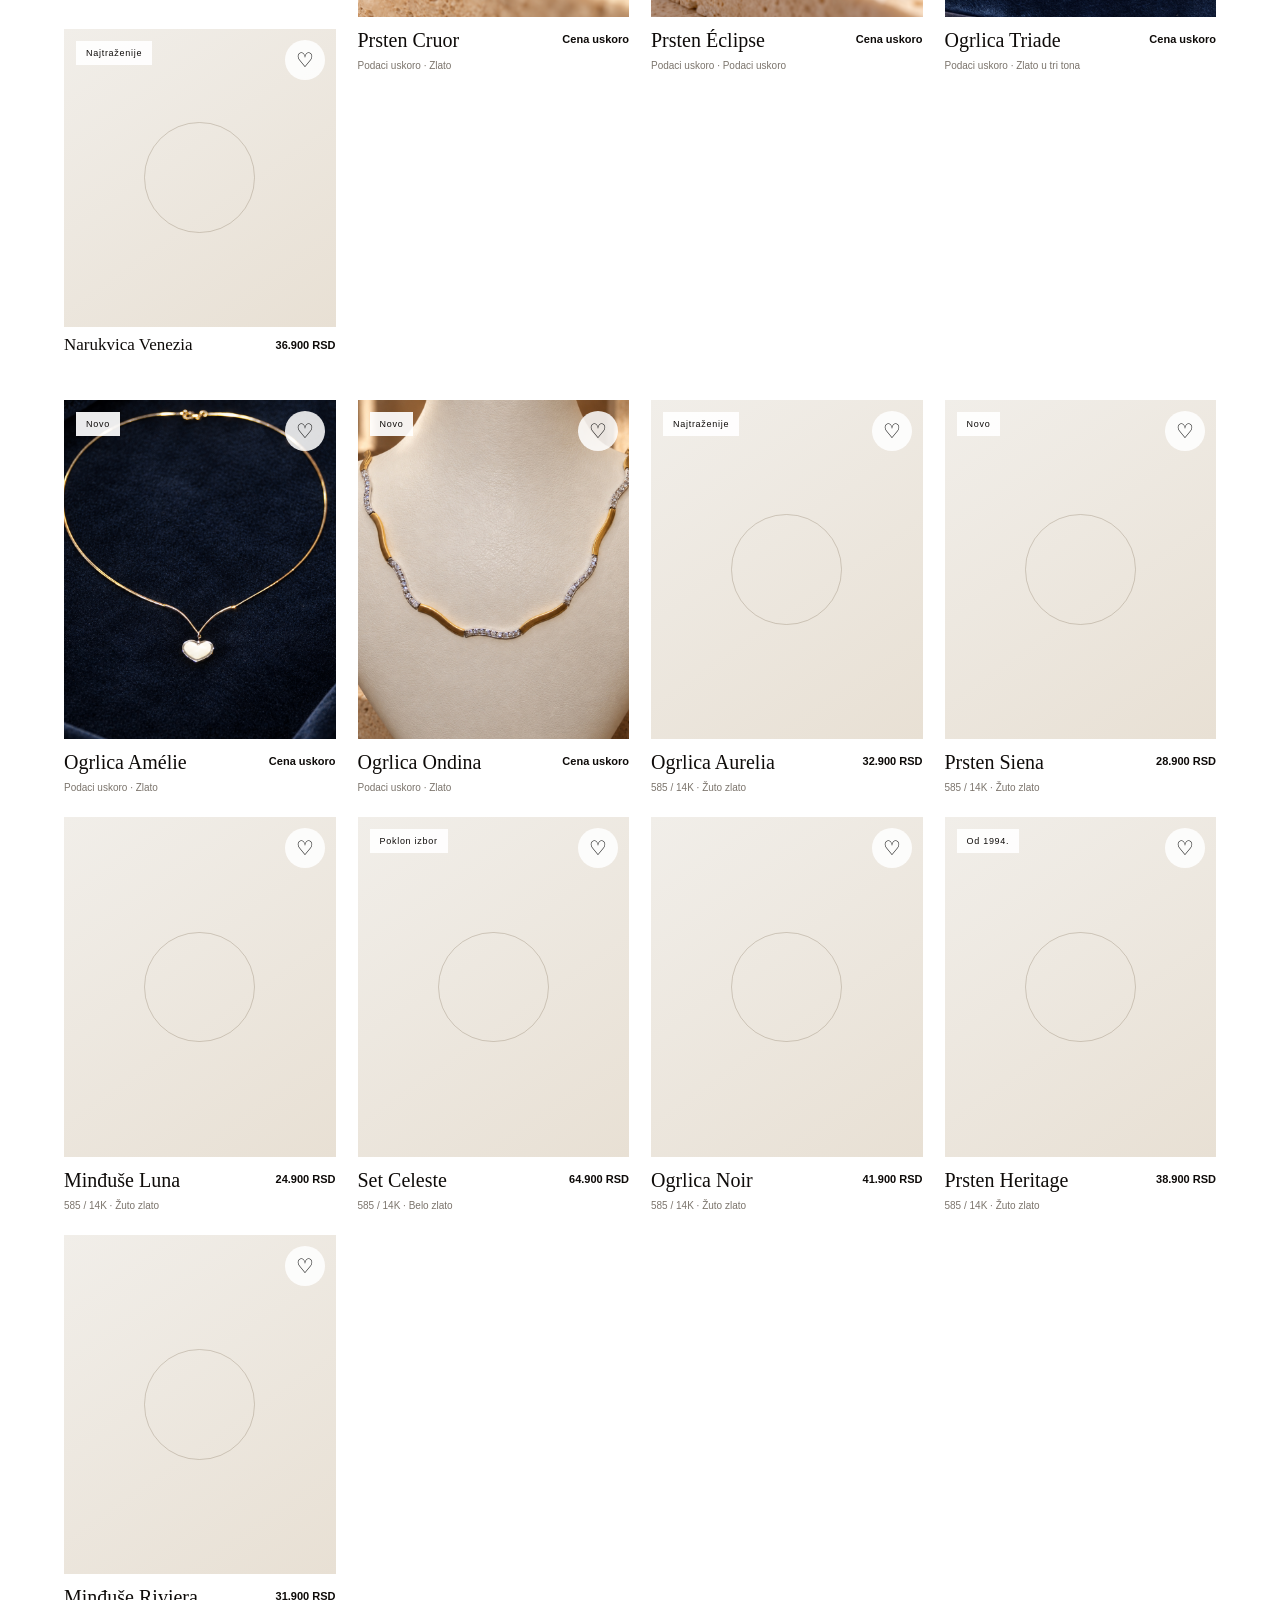
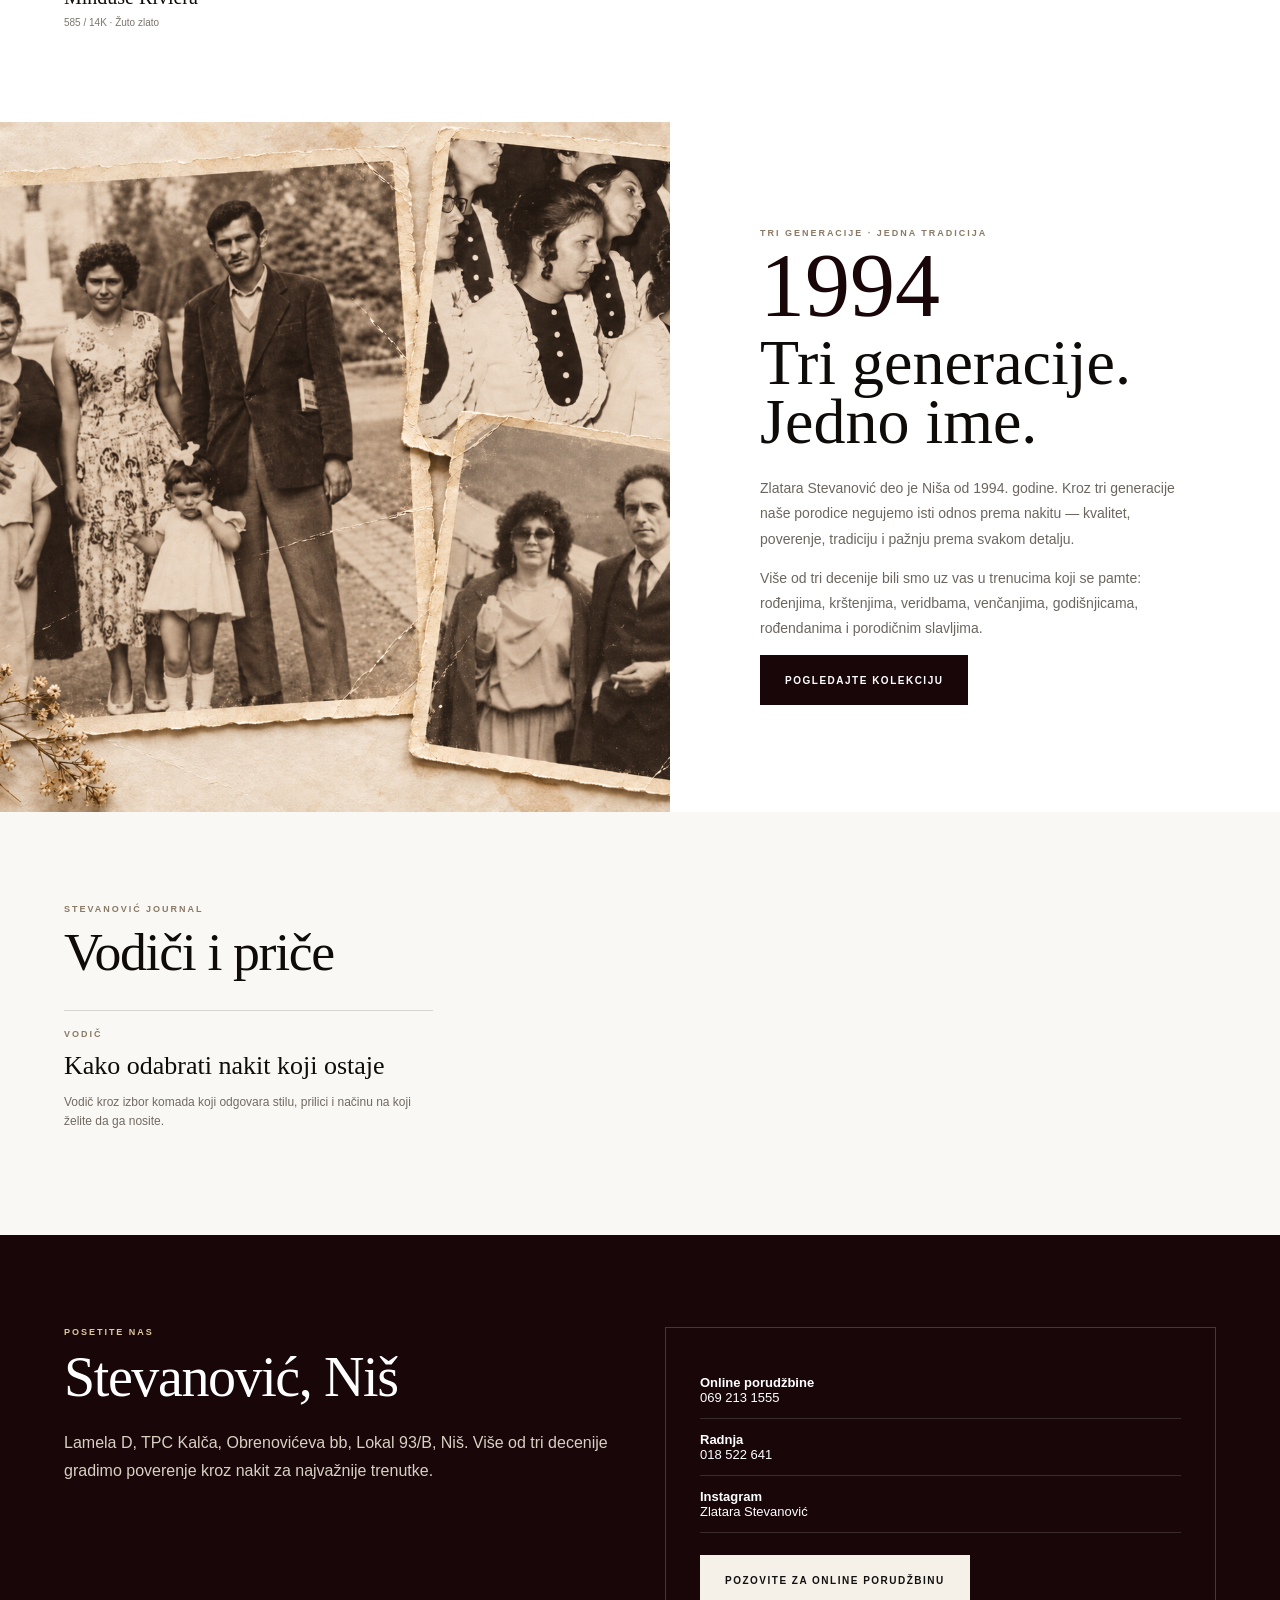
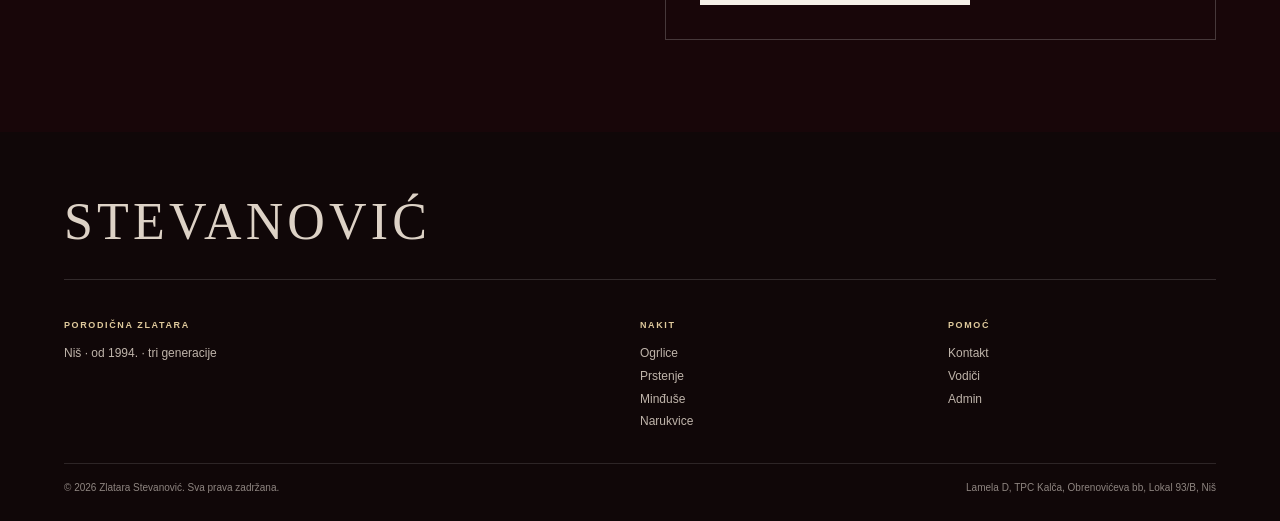
==== commit 80da8955: "Rebuild storefront with editorial catalog, accounts, reviews, recommendations and CMS integration" ====
--- a/index.html
+++ b/index.html
@@ -1,3189 +1,96 @@
 <!doctype html>
-<html lang="sr"> 
-<head>  
-  <meta charset="utf-8" />
-  <meta name="viewport" content="width=device-width,initial-scale=1" />
-  <meta name="theme-color" content="#180609" />
-  <title>Zlatara Stevanović — Porodična zlatara u Nišu od 1994.</title>
-  <meta name="description" content="Zlatara Stevanović u Nišu od 1994. Ogrlice, prstenje, minđuše, narukvice i setovi. Online porudžbine i dostava širom Srbije." />
+<html lang="sr">
+<head>
+<meta charset="utf-8" />
+<meta name="viewport" content="width=device-width,initial-scale=1" />
+<meta name="theme-color" content="#180609" />
+<title>Zlatara Stevanović — Niš · Od 1994.</title>
+<meta name="description" content="Porodična zlatara Stevanović u Nišu od 1994. Ogrlice, prstenje, minđuše, narukvice i setovi. Online porudžbine i dostava širom Srbije." />
+<style>
+:root{--black:#090706;--ox:#180609;--wine:#341018;--paper:#faf8f4;--ivory:#f2ece2;--gold:#c5a66a;--gold2:#dfc99c;--ink:#0e0b09;--muted:#77716a;--line:rgba(24,15,12,.14);--serif:Georgia,"Times New Roman",serif;--sans:Arial,Helvetica,sans-serif;--shadow:0 28px 90px rgba(25,10,8,.15)}
+*{box-sizing:border-box}html{scroll-behavior:smooth;background:var(--paper)}body{margin:0;background:var(--paper);color:var(--ink);font-family:var(--sans);-webkit-font-smoothing:antialiased;overflow-x:hidden}body.lock{overflow:hidden}a{text-decoration:none;color:inherit}button,input,select,textarea{font:inherit}button{cursor:pointer}img{display:block;max-width:100%}.hidden{display:none!important}
+.topbar{height:34px;background:#12090a;color:#e8dfd4;display:flex;align-items:center;justify-content:center;gap:58px;font-size:9px;letter-spacing:.18em;position:relative;z-index:90}.header{height:74px;background:rgba(250,248,244,.96);border-bottom:1px solid var(--line);display:grid;grid-template-columns:1fr auto 1fr;align-items:center;padding:0 30px;position:sticky;top:0;z-index:85;backdrop-filter:blur(15px)}.nav{display:flex;gap:22px;align-items:center}.nav.right{justify-content:flex-end}.nav a,.nav button{border:0;background:transparent;font-size:10px;letter-spacing:.11em;color:#413b36;padding:6px 0}.nav a:hover,.nav button:hover{color:#000}.wordmark{font-family:var(--serif);font-size:20px;letter-spacing:.22em}.nav .strong{font-weight:700;border-bottom:1px solid #222}.account-dot{width:6px;height:6px;border-radius:50%;background:var(--gold);display:inline-block;margin-left:4px;vertical-align:middle}.cart-count{display:inline-grid;place-items:center;min-width:17px;height:17px;border-radius:50%;background:var(--ox);color:white;font-size:9px;margin-left:4px}.mobile-nav{display:none}
+.hero{height:min(830px,calc(100vh - 108px));min-height:620px;position:relative;overflow:hidden;background:#08090c;color:white}.hero video{position:absolute;inset:0;width:100%;height:100%;object-fit:cover;object-position:center 45%;filter:brightness(.57) saturate(.84)}.hero:after{content:"";position:absolute;inset:0;background:linear-gradient(90deg,rgba(8,6,7,.66),rgba(8,6,7,.08) 48%,rgba(8,6,7,.25)),linear-gradient(to top,rgba(8,6,7,.48),transparent 50%)}.hero-copy{position:absolute;z-index:3;left:7vw;top:50%;transform:translateY(-44%);max-width:700px}.kicker{font-size:9px;letter-spacing:.28em;font-weight:700;color:var(--gold2);margin-bottom:22px}.hero h1{font-family:var(--serif);font-weight:400;font-size:clamp(48px,5.2vw,82px);line-height:.98;letter-spacing:-.025em;margin:0 0 22px}.hero p{font-family:var(--serif);font-size:clamp(18px,1.6vw,24px);line-height:1.5;color:#eee7dc;max-width:620px;margin:0 0 30px}.actions-row{display:flex;gap:10px;flex-wrap:wrap}.btn{min-height:50px;padding:0 24px;border:1px solid transparent;display:inline-flex;align-items:center;justify-content:center;font-size:10px;font-weight:700;letter-spacing:.15em;transition:.25s}.btn:hover{transform:translateY(-2px)}.btn.light{background:#f5f0e8;color:#111}.btn.dark{background:var(--ox);color:white}.btn.outline{background:transparent;border-color:rgba(255,255,255,.45);color:white}.btn.line{background:white;border-color:var(--line);color:#111}.trust{display:grid;grid-template-columns:repeat(4,1fr);border-bottom:1px solid var(--line);background:#fff}.trust div{min-height:64px;display:grid;place-items:center;border-right:1px solid var(--line);font-size:9px;letter-spacing:.12em;color:#605b55}.trust div:last-child{border-right:0}
+.section{padding:92px 5vw}.section.white{background:#fff}.section.ox{background:var(--ox);color:white}.section-head{display:flex;align-items:end;justify-content:space-between;gap:24px;margin-bottom:30px}.eyebrow{font-size:9px;letter-spacing:.22em;color:#8a7a65;font-weight:700;margin-bottom:12px}.section h2,.section-head h2{font-family:var(--serif);font-weight:400;font-size:clamp(38px,4.2vw,64px);line-height:1;margin:0;letter-spacing:-.025em}.text-link{font-size:10px;font-weight:700;letter-spacing:.12em;border-bottom:1px solid currentColor;padding-bottom:5px}.shop-tools{display:grid;grid-template-columns:1fr auto;gap:16px;align-items:center;margin-bottom:18px;padding-bottom:18px;border-bottom:1px solid var(--line)}.searchbox{border:0;background:transparent;font-family:var(--serif);font-size:20px;outline:none;min-width:0}.sort{border:0;background:transparent;color:#59534d}.tabs{display:flex;gap:8px;flex-wrap:wrap;margin:0 0 20px}.tab{border:1px solid #d8d0c7;background:white;padding:10px 18px;font-size:10px}.tab.active{background:#111;color:white;border-color:#111}
+.editorial-grid{display:grid;grid-template-columns:repeat(4,minmax(0,1fr));gap:22px;align-items:stretch}.brace-stack{display:grid;grid-template-rows:1fr 1fr;gap:22px;min-height:680px}.catalog-grid{display:grid;grid-template-columns:repeat(4,minmax(0,1fr));gap:22px;margin-top:42px}.card{min-width:0}.card-media{position:relative;background:#efe9df;overflow:hidden;cursor:pointer}.card.vertical .card-media{aspect-ratio:4/5}.card.horizontal .card-media{aspect-ratio:16/9}.brace-stack .card{display:flex;flex-direction:column}.brace-stack .card .card-media{flex:1;min-height:0;aspect-ratio:auto}.card-media img{position:absolute;inset:0;width:100%;height:100%;object-fit:cover;transition:transform .7s ease}.card-media:hover img{transform:scale(1.018)}.badge{position:absolute;left:12px;top:12px;background:rgba(255,255,255,.92);padding:7px 10px;font-size:9px;letter-spacing:.08em;z-index:2}.heart{position:absolute;right:11px;top:11px;width:40px;height:40px;border-radius:50%;border:0;background:rgba(255,255,255,.86);font-size:20px;z-index:3}.placeholder{position:absolute;inset:0;display:grid;place-items:center;background:linear-gradient(145deg,#f1eee9,#e8e0d4);color:#a58f6b}.placeholder:before{content:"";width:40%;aspect-ratio:1;border:1px solid rgba(120,100,75,.28);border-radius:50%}.card-meta{display:grid;grid-template-columns:1fr auto;gap:12px;padding-top:12px}.card h3{font-family:var(--serif);font-weight:400;font-size:20px;margin:0 0 3px}.card small{color:#7b746c;font-size:10px}.price{font-size:11px;font-weight:700;white-space:nowrap;padding-top:4px}.brace-stack .card h3{font-size:17px}.brace-stack .card-meta{padding-top:8px}.brace-stack .card small{display:none}
+.heritage{display:grid;grid-template-columns:1.1fr 1fr;min-height:690px}.heritage-img{background:#2b2420 url('heritage.jpg') center/cover no-repeat;min-height:600px}.heritage-copy{display:flex;align-items:center;padding:70px 7vw;background:#fff}.heritage-copy h2{font-family:var(--serif);font-weight:400;font-size:clamp(48px,5vw,78px);line-height:.92;margin:12px 0 24px}.heritage-copy p{font-size:14px;line-height:1.8;color:#6c665f;max-width:560px}.heritage-copy .year{font-family:var(--serif);font-size:90px;color:var(--ox);line-height:.8}
+.blog-grid{display:grid;grid-template-columns:repeat(3,1fr);gap:22px}.blog{border-top:1px solid var(--line);padding-top:18px}.blog .cover{aspect-ratio:16/10;background:#eee6db;overflow:hidden;margin-bottom:16px}.blog .cover img{width:100%;height:100%;object-fit:cover}.blog h3{font-family:var(--serif);font-size:26px;font-weight:400;margin:0 0 9px}.blog p{color:#716a63;font-size:12px;line-height:1.6}.contact{display:grid;grid-template-columns:1fr 1fr;gap:50px}.contact h2{font-family:var(--serif);font-size:56px;font-weight:400;margin:0 0 24px}.contact p{line-height:1.75;color:#d9d0c3}.contact-card{border:1px solid rgba(255,255,255,.2);padding:34px}.contact-line{padding:13px 0;border-bottom:1px solid rgba(255,255,255,.15);font-size:13px}.footer{background:#100708;color:#ddd2c6;padding:60px 5vw 28px}.footer-brand{font-family:var(--serif);font-size:52px;letter-spacing:.08em}.footer-grid{display:grid;grid-template-columns:2fr 1fr 1fr;gap:40px;border-top:1px solid rgba(255,255,255,.14);padding-top:28px;margin-top:28px}.footer h4{font-size:9px;letter-spacing:.18em;color:var(--gold2)}.footer a,.footer p{display:block;font-size:12px;color:#bfb4aa;line-height:1.9}.legal{border-top:1px solid rgba(255,255,255,.12);margin-top:30px;padding-top:18px;font-size:10px;color:#8e8580;display:flex;justify-content:space-between;gap:20px}
+.overlay{position:fixed;inset:0;background:rgba(9,6,5,.67);backdrop-filter:blur(9px);z-index:120;display:grid;place-items:center;padding:24px}.product-modal{width:min(1180px,96vw);max-height:92vh;background:white;display:grid;grid-template-columns:1.05fr .9fr;overflow:hidden;box-shadow:var(--shadow);position:relative}.modal-close{position:absolute;right:18px;top:15px;border:0;background:white;border-radius:50%;width:42px;height:42px;font-size:22px;z-index:5}.modal-photo{background:#eee5d8;min-height:650px;display:grid;place-items:center;overflow:hidden}.modal-photo img{width:100%;height:100%;object-fit:contain}.modal-photo.horizontal img{padding:4%}.modal-body{padding:62px 52px 45px;overflow:auto}.modal-body h2{font-family:var(--serif);font-weight:400;font-size:47px;line-height:1;margin:8px 0 12px}.modal-desc{font-size:14px;line-height:1.75;color:#756e67}.specs{margin:24px 0;border-top:1px solid var(--line)}.spec{display:flex;justify-content:space-between;gap:20px;padding:12px 0;border-bottom:1px solid var(--line);font-size:11px}.spec strong{text-align:right}.recommend{margin-top:34px;border-top:1px solid var(--line);padding-top:24px}.recommend h3,.reviews h3{font-family:var(--serif);font-weight:400;font-size:27px;margin:0 0 16px}.rec-grid{display:grid;grid-template-columns:repeat(2,1fr);gap:10px}.rec{display:grid;grid-template-columns:72px 1fr;gap:10px;align-items:center;border:1px solid var(--line);padding:8px;cursor:pointer}.rec img,.rec .recph{width:72px;height:72px;object-fit:cover;background:#eee7dd}.rec strong{font-family:var(--serif);font-weight:400;font-size:15px}.rec small{display:block;color:#7c756d;font-size:9px;margin-top:3px}.reviews{margin-top:34px;border-top:1px solid var(--line);padding-top:24px}.rating-summary{display:flex;gap:12px;align-items:center;margin-bottom:16px}.rating-big{font-family:var(--serif);font-size:35px}.stars{color:#9d793e;letter-spacing:.08em}.review-item{padding:15px 0;border-top:1px solid var(--line)}.review-top{display:flex;justify-content:space-between;gap:12px}.review-item strong{font-size:12px}.review-item p{font-size:12px;line-height:1.6;color:#5f5953}.review-tag{font-size:9px;color:#8b7b66}.review-pics{display:flex;gap:8px}.review-pics img{width:72px;height:72px;object-fit:cover}.review-form{margin-top:18px;background:#f7f2eb;padding:16px}.review-form select,.review-form textarea,.review-form input{width:100%;border:1px solid #d9d0c5;background:white;padding:10px;margin:5px 0 10px}.review-form textarea{min-height:90px}.account-card{width:min(470px,94vw);background:#faf8f4;padding:34px;box-shadow:var(--shadow);position:relative}.account-card h2{font-family:var(--serif);font-size:38px;font-weight:400;margin:8px 0 12px}.account-card input{width:100%;border:1px solid #d7cfc5;background:white;padding:12px;margin:6px 0}.switch{display:flex;border-bottom:1px solid var(--line);margin-bottom:16px}.switch button{flex:1;border:0;background:transparent;padding:11px;font-size:10px}.switch button.active{border-bottom:2px solid var(--ox);font-weight:700}.message{min-height:18px;font-size:11px;color:#9b2b39;margin:5px 0}.profile-box{padding:16px;background:#f1eadf;margin:14px 0}.cart-drawer{position:fixed;right:0;top:0;bottom:0;width:min(450px,92vw);background:#fff;z-index:130;padding:28px;box-shadow:-30px 0 80px rgba(0,0,0,.2);overflow:auto}.drawer-top{display:flex;justify-content:space-between;align-items:center}.drawer-top h2{font-family:var(--serif);font-size:34px;font-weight:400}.drawer-top button{border:0;background:transparent;font-size:24px}.cart-row{display:grid;grid-template-columns:70px 1fr auto;gap:12px;padding:14px 0;border-bottom:1px solid var(--line)}.cart-row img,.cartph{width:70px;height:70px;object-fit:cover;background:#eee7dd}.cart-row h4{font-family:var(--serif);font-weight:400;margin:0 0 5px}.cart-row small{color:#777}.cart-row button{border:0;background:transparent;color:#8f2a37}.checkout input{width:100%;padding:11px;border:1px solid #d8d0c7;margin:5px 0}.checkout label{font-size:10px}.cart-total{display:flex;justify-content:space-between;font-weight:700;padding:20px 0}.empty{padding:40px 0;color:#777;font-size:13px}
+@media(max-width:1050px){.nav{gap:12px}.nav a:nth-child(n+5){display:none}.editorial-grid,.catalog-grid{grid-template-columns:repeat(2,1fr)}.brace-stack{min-height:620px}.heritage{grid-template-columns:1fr}.blog-grid{grid-template-columns:1fr 1fr}.product-modal{grid-template-columns:1fr 1fr}.modal-body{padding:50px 32px}}
+@media(max-width:720px){.topbar{gap:16px;font-size:7px;height:30px}.topbar span:nth-child(2){display:none}.header{height:62px;padding:0 16px;grid-template-columns:auto 1fr auto}.wordmark{font-size:16px;justify-self:center}.nav.left,.nav.right a{display:none}.nav.right{display:flex}.mobile-nav{display:block;border:0;background:transparent}.hero{height:720px}.hero-copy{left:8vw;right:8vw;max-width:none}.hero h1{font-size:52px}.trust{grid-template-columns:1fr 1fr}.trust div{border-bottom:1px solid var(--line)}.section{padding:68px 5vw}.section-head{align-items:start;flex-direction:column}.shop-tools{grid-template-columns:1fr}.editorial-grid{grid-template-columns:1fr 1fr;gap:12px}.brace-stack{grid-column:1/-1;grid-template-columns:1fr 1fr;grid-template-rows:none;min-height:auto}.brace-stack .card .card-media{aspect-ratio:16/9}.editorial-grid>.card{grid-column:auto}.catalog-grid{grid-template-columns:1fr 1fr;gap:12px}.card h3{font-size:17px}.price{font-size:9px}.heritage-copy{padding:55px 7vw}.heritage-img{min-height:470px}.blog-grid{grid-template-columns:1fr}.contact{grid-template-columns:1fr}.footer-grid{grid-template-columns:1fr}.footer-brand{font-size:40px}.product-modal{grid-template-columns:1fr;overflow:auto;max-height:94vh}.modal-photo{min-height:390px;height:45vh}.modal-body{padding:34px 22px}.modal-body h2{font-size:38px}.rec-grid{grid-template-columns:1fr}.legal{flex-direction:column}}
+</style>
+</head>
+<body>
+<div class="topbar"><span>ONLINE PORUDŽBINE 069 213 1555</span><span>DOSTAVA ŠIROM SRBIJE</span><span>NIŠ · OD 1994.</span></div>
+<header class="header">
+  <nav class="nav left"><a href="#new">NOVO</a><a href="#shop" data-cat="Sve">NAKIT</a><a href="#shop" data-cat="Prstenje">PRSTENJE</a><a href="#shop" data-cat="Ogrlice">OGRЛICE</a><a href="#shop" data-cat="Minđuše">MINĐUŠE</a><a href="#shop" data-cat="Narukvice">NARUKVICE</a></nav>
+  <a class="wordmark" href="#top">STEVANOVIĆ</a>
+  <nav class="nav right"><a href="#heritage">O NAMA</a><a href="#journal">VODIČI</a><a href="#shop" class="strong">KUPI NAKIT</a><button onclick="openAccount()">NALOG <span id="accountDot"></span></button><button onclick="openCart()">KORPA <span class="cart-count" id="cartCount">0</span></button></nav>
+</header>
+<main id="top">
+<section class="hero">
+  <video autoplay muted loop playsinline src="hero-1.mp4"></video>
+  <div class="hero-copy"><div class="kicker">ZLATARA STEVANOVIĆ · NIŠ · OD 1994.</div><h1>Tri generacije negujemo stil koji ne prolazi.</h1><p>Vrednost koja traje. Nakit biran za trenutke koji postaju deo porodične priče.</p><div class="actions-row"><a class="btn light" href="#shop">KUPI NAKIT</a><a class="btn outline" href="#heritage">NAŠA PRIČA</a></div></div>
+</section>
+<section class="trust"><div>PORODIČNA TRADICIJA OD 1994.</div><div>PAŽLJIVO ODABRANI KOMADI</div><div>DOSTAVA ŠIROM SRBIJE</div><div>POMOĆ PRI IZBORU 069 213 1555</div></section>
 
-  <style>
-    :root{ 
-      --black:#090706;
-      --oxblood:#180609;
-      --oxblood-2:#26090f;
-      --wine:#431018;
-      --wine-soft:#5b1822;
-      --ivory:#f4efe6;
-      --paper:#fbfaf7;
-      --champ:#c5a66a;
-      --champ-soft:#d8c18c;
-      --ink:#0c0a09;
-      --muted:#77716a;
-      --line:rgba(25,18,15,.14);
-      --serif:Georgia,"Times New Roman",serif;
-      --sans:Arial,Helvetica,sans-serif;
-      --shadow:0 30px 80px rgba(18,8,8,.16);
-    }
-
-    *{box-sizing:border-box}
-    html{scroll-behavior:smooth;background:var(--paper)}
-    body{
-      margin:0;
-      background:var(--paper);
-      color:var(--ink);
-      font-family:var(--sans);
-      overflow-x:hidden;
-      -webkit-font-smoothing:antialiased;
-    }
-    body.no-scroll{overflow:hidden}
-    a{text-decoration:none;color:inherit}
-    button,input,select,textarea{font:inherit}
-    button{cursor:pointer}
-    img{display:block;max-width:100%}
-    ::selection{background:var(--champ);color:var(--ink)}
-
-    .eyebrow{
-      font-size:10px;
-      letter-spacing:.24em;
-      font-weight:700;
-      color:#796d59;
-      margin-bottom:16px;
-    }
-    .eyebrow.light{color:var(--champ-soft)}
-    .section{padding:108px 5vw}
-    .section-head{
-      display:flex;
-      justify-content:space-between;
-      align-items:end;
-      gap:20px;
-      margin-bottom:38px;
-    }
-    .section h2,.section-head h2{
-      font-family:var(--serif);
-      font-size:clamp(38px,4.2vw,64px);
-      font-weight:400;
-      line-height:1;
-      letter-spacing:-.02em;
-      margin:0;
-    }
-    .center{text-align:center}
-
-    .btn{
-      min-height:50px;
-      padding:0 25px;
-      border:1px solid transparent;
-      display:inline-flex;
-      align-items:center;
-      justify-content:center;
-      gap:8px;
-      font-size:10px;
-      font-weight:700;
-      letter-spacing:.16em;
-      transition:transform .3s ease,background .3s ease,color .3s ease,border-color .3s ease;
-      position:relative;
-      overflow:hidden;
-      will-change:transform;
-    }
-    .btn:before{
-      content:"";
-      position:absolute;
-      inset:0;
-      background:rgba(255,255,255,.12);
-      transform:translateX(-110%);
-      transition:transform .45s ease;
-    }
-    .btn:hover:before{transform:translateX(0)}
-    .btn:hover{transform:translateY(-2px)}
-    .btn-light{background:var(--ivory);color:var(--ink)}
-    .btn-dark{background:var(--ink);color:white}
-    .btn-gold{background:var(--champ);color:var(--ink)}
-    .btn-burgundy{background:var(--oxblood);color:white}
-    .btn-ghost{border-color:rgba(255,255,255,.48);color:white;background:rgba(255,255,255,.02)}
-    .full{width:100%}
-    .text-link{
-      display:inline-flex;
-      gap:8px;
-      align-items:center;
-      border-bottom:1px solid currentColor;
-      padding-bottom:4px;
-      font-size:10px;
-      letter-spacing:.12em;
-      font-weight:700;
-    }
-
-    /* SPLASH */
-    #splash{
-      position:fixed;z-index:9999;inset:0;
-      background:linear-gradient(135deg,var(--black),var(--oxblood));
-      color:white;
-      display:grid;
-      place-items:center;
-      align-content:center;
-      transition:opacity .6s ease,visibility .6s ease;
-    }
-    #splash.hide{opacity:0;visibility:hidden}
-    .splash-word{
-      font-family:var(--serif);
-      font-size:clamp(40px,8vw,110px);
-      letter-spacing:.14em;
-      animation:brandIn 1s ease both;
-    }
-    .splash-sub{
-      margin-top:18px;
-      color:var(--champ);
-      font-size:9px;
-      letter-spacing:.36em;
-    }
-    @keyframes brandIn{
-      from{opacity:0;letter-spacing:.34em;filter:blur(8px)}
-      to{opacity:1;letter-spacing:.14em;filter:blur(0)}
-    }
-
-    /* CURSOR GLOW */
-    .cursor-glow{
-      position:fixed;
-      z-index:14;
-      pointer-events:none;
-      width:340px;height:340px;
-      margin:-170px 0 0 -170px;
-      border-radius:50%;
-      background:radial-gradient(circle,rgba(197,166,106,.075),transparent 68%);
-      transform:translate3d(-500px,-500px,0);
-      transition:transform .08s linear;
-      mix-blend-mode:screen;
-    }
-
-    /* HEADER */
-    header{
-      position:fixed;
-      z-index:80;
-      top:0;left:0;right:0;
-      height:78px;
-      display:grid;
-      grid-template-columns:1fr auto 1fr;
-      align-items:center;
-      padding:0 28px;
-      color:white;
-      border-bottom:1px solid rgba(255,255,255,.11);
-      background:linear-gradient(to bottom,rgba(9,7,6,.72),rgba(9,7,6,.05));
-      backdrop-filter:blur(8px);
-      transition:height .35s ease,background .35s ease,box-shadow .35s ease;
-    }
-    header.scrolled{
-      height:64px;
-      background:rgba(24,6,9,.94);
-      box-shadow:0 10px 40px rgba(0,0,0,.18);
-      backdrop-filter:blur(18px);
-    }
-    .nav{display:flex;gap:18px}
-    .nav a{
-      font-size:10px;
-      letter-spacing:.12em;
-      opacity:.9;
-      transition:.25s ease;
-    }
-    .nav a:hover{color:var(--champ)}
-    .nav.right{justify-content:flex-end;padding-right:84px}
-    .wordmark{
-      font-family:var(--serif);
-      font-size:18px;
-      letter-spacing:.25em;
-      transition:font-size .35s ease,letter-spacing .35s ease;
-    }
-    header.scrolled .wordmark{font-size:15px;letter-spacing:.22em}
-    .actions{position:absolute;right:22px;display:flex;gap:4px}
-    .icon-btn{
-      width:40px;height:40px;
-      border:0;border-radius:50%;
-      background:transparent;color:inherit;
-      display:grid;place-items:center;
-      transition:.25s;
-    }
-    .icon-btn:hover{background:rgba(255,255,255,.08)}
-    .bag{position:relative;width:auto;padding:0 11px;font-size:9px;letter-spacing:.12em}
-    .count{
-      position:absolute;top:0;right:0;
-      width:17px;height:17px;border-radius:50%;
-      display:grid;place-items:center;
-      background:var(--champ);color:var(--ink);
-      font-size:9px;font-weight:700;
-    }
-    .mobile-menu-btn{display:none}
-    .mobile-menu{display:none}
-
-
-    /* HERO FOTOGRAFIJA / HOUSE MARK */
-    .hero-image{
-      position:absolute;
-      inset:0;
-      width:100%;
-      height:100%;
-      object-fit:cover;
-      object-position:center 42%;
-      z-index:-2.8;
-      filter:saturate(.86) contrast(1.03) brightness(.76);
-      opacity:1;
-    }
-    .hero-image.is-missing{display:none}
-
-    .hero-center{
-      position:absolute;
-      inset:0;
-      z-index:3;
-      display:flex;
-      align-items:center;
-      justify-content:center;
-      text-align:center;
-      padding:110px 24px 72px;
-    }
-    .house-signature{
-      width:min(680px,90vw);
-      display:flex;
-      flex-direction:column;
-      align-items:center;
-      text-shadow:0 10px 34px rgba(0,0,0,.32);
-    }
-    .house-seal{
-      width:104px;
-      height:130px;
-      border:1px solid rgba(216,193,140,.66);
-      border-radius:50% 50% 46% 46% / 44% 44% 56% 56%;
-      display:grid;
-      place-items:center;
-      position:relative;
-      margin-bottom:21px;
-      backdrop-filter:blur(2px);
-      background:rgba(20,6,9,.10);
-    }
-    .house-seal:before,
-    .house-seal:after{
-      content:"";
-      position:absolute;
-      left:50%;
-      width:34px;
-      height:1px;
-      background:rgba(216,193,140,.62);
-      transform:translateX(-50%);
-    }
-    .house-seal:before{top:25px}
-    .house-seal:after{bottom:25px}
-    .house-seal-main{
-      font-family:var(--serif);
-      font-size:29px;
-      font-style:italic;
-      letter-spacing:-.08em;
-      color:var(--ivory);
-      transform:translateX(-2px);
-    }
-    .house-script{
-      font-family:"Baskerville","Iowan Old Style",Georgia,serif;
-      font-style:italic;
-      font-weight:400;
-      font-size:clamp(48px,6.2vw,92px);
-      line-height:.92;
-      letter-spacing:-.035em;
-      color:#fffaf1;
-      margin:0;
-    }
-    .house-est{
-      margin-top:13px;
-      font-size:9px;
-      letter-spacing:.34em;
-      color:var(--champ-soft);
-      font-weight:700;
-    }
-    .house-tagline{
-      font-family:var(--serif);
-      font-size:clamp(17px,1.55vw,23px);
-      color:#eee5d8;
-      margin:24px 0 28px;
-    }
-    .house-actions{
-      display:flex;
-      gap:11px;
-      justify-content:center;
-      flex-wrap:wrap;
-    }
-
-    /* HERO VIDEO */
-    .hero{
-      position:relative;
-      height:100svh;
-      min-height:720px;
-      background:var(--oxblood);
-      color:white;
-      overflow:hidden;
-      isolation:isolate;
-    }
-    .hero-fallback{
-      position:absolute;inset:0;
-      background:
-        radial-gradient(circle at 72% 30%,rgba(197,166,106,.18),transparent 20%),
-        radial-gradient(circle at 68% 55%,rgba(105,28,39,.48),transparent 32%),
-        linear-gradient(125deg,#070605 0,#130608 35%,#2b0a10 72%,#0a0706 100%);
-      transform:scale(1.03);
-      animation:heroPulse 15s ease-in-out infinite alternate;
-      z-index:-4;
-    }
-    @keyframes heroPulse{to{transform:scale(1.085)}}
-    .hero-video{
-      position:absolute;
-      inset:0;
-      width:100%;
-      height:100%;
-      object-fit:cover;
-      object-position:center 42%;
-      z-index:-3;
-      filter:saturate(.90) contrast(1.04) brightness(.76);
-      opacity:0;
-      transition:opacity 1.35s ease;
-      pointer-events:none;
-      background:transparent;
-    }
-    .hero-video.active{opacity:1}
-    .hero-video.is-missing{display:none}
-
-    /* Ako je Pexels video vertikalan, na desktopu ga ne razvlačimo i ne kropujemo brutalno.
-       Stoji kao cinematic panel desno, a levo ostaje oxblood prostor za brend i CTA. */
-    .hero-video.portrait{
-      inset:0 0 0 auto;
-      width:54vw;
-      height:100%;
-      object-fit:contain;
-      object-position:center center;
-      filter:saturate(.92) contrast(1.05) brightness(.80);
-    }
-
-    .hero-video.landscape{
-      inset:0;
-      width:100%;
-      height:100%;
-      object-fit:cover;
-      object-position:center 42%;
-    }
-    .hero-overlay{
-      position:absolute;inset:0;z-index:-2;
-      background:
-        linear-gradient(to bottom,rgba(7,5,5,.30),rgba(13,6,7,.10) 38%,rgba(7,5,5,.58) 100%),
-        linear-gradient(90deg,rgba(24,6,9,.18),transparent 42%,rgba(9,7,6,.16));
-    }
-    .hero-vignette{
-      position:absolute;inset:0;z-index:-1;
-      box-shadow:inset 0 0 190px rgba(0,0,0,.68);
-      pointer-events:none;
-    }
-    .hero-content{
-      position:absolute;
-      left:7vw;
-      bottom:13vh;
-      width:min(760px,52vw);
-      max-width:760px;
-      z-index:2;
-    }
-    .hero h1{margin:0}
-    .hero p{margin:0}
-    .hero-actions{display:flex;gap:11px;flex-wrap:wrap}
-
-    /* TRUST */
-    .trust{
-      display:grid;
-      grid-template-columns:repeat(4,1fr);
-      background:var(--ivory);
-      border-bottom:1px solid var(--line);
-    }
-    .trust div{
-      min-height:66px;
-      display:flex;
-      align-items:center;
-      justify-content:center;
-      gap:9px;
-      border-right:1px solid var(--line);
-      font-size:10px;
-      letter-spacing:.085em;
-    }
-    .trust div:last-child{border-right:0}
-
-    /* PRODUCTS */
-    .product-grid{display:grid;grid-template-columns:repeat(4,1fr);gap:16px}
-    .card{min-width:0}
-    .pic{
-      position:relative;
-      aspect-ratio:4/5;
-      overflow:hidden;
-      background:
-        radial-gradient(circle at 65% 28%,rgba(207,174,104,.35),transparent 22%),
-        linear-gradient(135deg,#170b0e,#5b1822);
-    }
-    .pic .product-photo,
-    .pic .product-photo-hover{
-      position:absolute;inset:0;
-      width:100%;height:100%;
-      object-fit:cover;
-      transition:opacity .55s ease,transform .9s cubic-bezier(.22,.61,.36,1);
-    }
-    .pic .product-photo-hover{opacity:0}
-    .pic.has-image:before,.pic.has-image:after{display:none}
-    .card:hover .product-photo{opacity:0;transform:scale(1.025)}
-    .card:hover .product-photo-hover{opacity:1;transform:scale(1.045)}
-    .pic:not(.has-image):before{
-      content:"";
-      position:absolute;
-      left:22%;right:22%;top:28%;height:38%;
-      border:1px solid rgba(217,189,126,.56);
-      border-radius:50%;
-      transform:rotate(-5deg);
-      box-shadow:0 0 50px rgba(217,189,126,.08);
-    }
-    .pic:not(.has-image):after{
-      content:"◆";
-      position:absolute;
-      left:50%;top:58%;
-      transform:translate(-50%,-50%);
-      color:#d3b773;
-      font-size:38px;
-    }
-    .badge{
-      position:absolute;left:12px;top:12px;
-      background:rgba(250,248,243,.92);
-      padding:7px 9px;
-      font-size:9px;
-      letter-spacing:.1em;
-      z-index:3;
-    }
-    .heart{
-      position:absolute;right:10px;top:10px;
-      width:36px;height:36px;
-      border:0;border-radius:50%;
-      background:rgba(255,255,255,.84);
-      z-index:3;
-    }
-    .quick{
-      position:absolute;
-      left:12px;right:12px;bottom:12px;
-      min-height:44px;
-      border:0;
-      background:rgba(24,6,9,.94);
-      color:white;
-      font-size:9px;
-      letter-spacing:.14em;
-      transform:translateY(64px);
-      transition:.32s ease;
-      z-index:3;
-    }
-    .card:hover .quick{transform:none}
-    .meta{display:flex;justify-content:space-between;gap:10px;padding:14px 2px}
-    .meta h3{font-family:var(--serif);font-size:19px;font-weight:400;letter-spacing:-.01em;margin:0}
-    .meta small{display:block;color:var(--muted);font-size:10px;margin-top:4px}
-    .meta strong{font-size:12px;white-space:nowrap}
-
-    /* ASYMMETRIC CATEGORIES */
-    .category-editorial{
-      display:grid;
-      grid-template-columns:1.45fr .8fr .8fr;
-      grid-template-rows:1fr 1fr;
-      gap:10px;
-      min-height:760px;
-    }
-    .cat{
-      position:relative;
-      overflow:hidden;
-      color:white;
-      background:linear-gradient(145deg,#16070a,#4a1119);
-      min-height:0;
-    }
-    .cat.large{grid-row:1/3}
-    .cat.wide{grid-column:2/4}
-    .cat-media{
-      position:absolute;inset:0;
-      background:
-        radial-gradient(circle at 62% 28%,rgba(197,166,106,.18),transparent 20%),
-        linear-gradient(145deg,#100708,#4a1119);
-      transition:transform 1.1s ease,filter .7s ease;
-    }
-    .cat:nth-child(2) .cat-media{background:linear-gradient(145deg,#161312,#443832)}
-    .cat:nth-child(3) .cat-media{background:linear-gradient(145deg,#0f0d0d,#3a3037)}
-    .cat:nth-child(4) .cat-media{background:linear-gradient(145deg,#13080a,#5f1822)}
-    .cat:hover .cat-media{transform:scale(1.045);filter:brightness(1.08)}
-    .cat-media:before{
-      content:"";
-      position:absolute;
-      inset:0;
-      background:linear-gradient(145deg,rgba(255,255,255,.025),transparent 42%);
-    }
-    .cat-shade{
-      position:absolute;inset:0;
-      background:linear-gradient(to top,rgba(0,0,0,.70),transparent 62%);
-    }
-    .cat-label{
-      position:absolute;
-      left:24px;bottom:22px;
-      font-family:var(--serif);
-      font-size:clamp(28px,3vw,44px);
-    }
-    .cat-label span{
-      display:block;
-      font-family:var(--sans);
-      font-size:9px;
-      letter-spacing:.16em;
-      margin-top:8px;
-    }
-
-    /* HERITAGE */
-    .heritage{
-      display:grid;
-      grid-template-columns:1.05fr .95fr;
-      min-height:800px;
-      background:var(--black);
-      color:white;
-    }
-    .heritage-photo{
-      min-height:800px;
-      background:
-        linear-gradient(rgba(0,0,0,.18),rgba(0,0,0,.34)),
-        url("heritage.jpg") center/cover no-repeat,
-        linear-gradient(145deg,#191411,#514236);
-      position:relative;
-      overflow:hidden;
-      filter:saturate(.72);
-    }
-    .heritage-photo:before{
-      content:"1994";
-      position:absolute;
-      left:50%;top:50%;
-      transform:translate(-50%,-50%);
-      font-family:var(--serif);
-      font-size:clamp(110px,15vw,250px);
-      color:rgba(255,255,255,.08);
-    }
-    .heritage-photo:after{
-      content:"ARHIVA · NIŠ";
-      position:absolute;
-      left:28px;bottom:28px;
-      font-size:9px;
-      letter-spacing:.22em;
-      color:rgba(255,255,255,.66);
-    }
-    .heritage-copy{
-      padding:9vw 7vw;
-      display:flex;
-      flex-direction:column;
-      justify-content:center;
-      background:linear-gradient(135deg,#080706,#180609);
-    }
-    .year{
-      font-family:var(--serif);
-      font-size:clamp(84px,11vw,174px);
-      color:var(--champ);
-      line-height:.8;
-      margin-bottom:38px;
-    }
-    .heritage-copy h2{
-      font-family:var(--serif);
-      font-size:clamp(40px,4vw,62px);
-      font-weight:400;
-      margin:0 0 20px;
-    }
-    .heritage-copy p{
-      color:#c6bfb6;
-      line-height:1.85;
-      max-width:500px;
-      font-size:14px;
-      margin-bottom:28px;
-    }
-
-    /* OCCASIONS */
-    .pills{display:flex;gap:10px;flex-wrap:wrap;justify-content:center}
-    .pill{
-      border:1px solid #cec6b9;
-      border-radius:999px;
-      padding:13px 19px;
-      font-size:11px;
-      transition:.25s;
-    }
-    .pill:hover{background:var(--oxblood);color:white;border-color:var(--oxblood)}
-
-    /* CAMPAIGN / SHOP THE LOOK */
-    .campaign{
-      min-height:145vh;
-      position:relative;
-      background:linear-gradient(135deg,#080706,#180609 52%,#3d0f16);
-      color:white;
-      overflow:hidden;
-    }
-    .campaign-sticky{
-      position:sticky;
-      top:0;
-      height:100vh;
-      display:grid;
-      grid-template-columns:1.08fr .92fr;
-      align-items:center;
-      gap:5vw;
-      padding:7vw;
-    }
-    .campaign-visual{
-      height:76vh;
-      max-height:840px;
-      position:relative;
-      overflow:hidden;
-      box-shadow:var(--shadow);
-      background:
-        linear-gradient(rgba(24,6,9,.12),rgba(24,6,9,.28)),
-        url("campaign.jpg") center/cover no-repeat,
-        radial-gradient(circle at 55% 34%,#6b2730 0,#2b0a10 35%,#100708 75%);
-    }
-    .campaign-visual:before{
-      content:"";
-      position:absolute;
-      inset:0;
-      background:linear-gradient(to top,rgba(9,7,6,.20),transparent 55%);
-    }
-    .campaign-visual:after{content:none}
-    .campaign-copy h2{
-      font-family:var(--serif);
-      font-size:clamp(56px,7vw,112px);
-      font-weight:400;
-      line-height:.88;
-      margin:0 0 30px;
-    }
-    .campaign-copy p{
-      color:#cfc4b8;
-      max-width:520px;
-      line-height:1.8;
-      margin-bottom:28px;
-    }
-    .campaign-step{
-      display:flex;
-      align-items:center;
-      gap:13px;
-      margin-top:32px;
-      font-size:9px;
-      letter-spacing:.18em;
-      color:var(--champ-soft);
-    }
-    .campaign-step:before{content:"";width:72px;height:1px;background:var(--champ)}
-
-    /* SHOP */
-    #shop{scroll-margin-top:72px;background:var(--paper)}
-    .shop-intro{
-      display:flex;
-      justify-content:space-between;
-      gap:20px;
-      align-items:end;
-      margin-bottom:14px;
-    }
-    .shop-tools{
-      display:flex;
-      justify-content:space-between;
-      gap:12px;
-      border-top:1px solid var(--line);
-      border-bottom:1px solid var(--line);
-      padding:14px 0;
-      margin:32px 0 14px;
-    }
-    .search{display:flex;align-items:center;gap:8px}
-    .search input{border:0;outline:0;background:transparent;min-width:280px}
-    .shop-tools select{border:0;background:transparent;outline:0;color:#5c554c}
-    .tabs{display:flex;gap:8px;overflow:auto;padding:4px 0 20px}
-    .tab{
-      border:1px solid #d5cec2;
-      background:transparent;
-      border-radius:999px;
-      padding:9px 15px;
-      white-space:nowrap;
-      font-size:10px;
-    }
-    .tab.active{background:var(--oxblood);color:white;border-color:var(--oxblood)}
-
-    /* VISIT */
-    .visit{background:var(--ivory)}
-    .visit-grid{display:grid;grid-template-columns:1fr 1fr;gap:55px;align-items:center}
-    .visit p{color:var(--muted);line-height:1.7;max-width:470px}
-    .contact-list{
-      display:grid;
-      gap:0;
-      margin:30px 0 24px;
-      border-top:1px solid var(--line);
-    }
-    .contact-item{
-      padding:18px 0;
-      border-bottom:1px solid var(--line);
-      display:grid;
-      gap:5px;
-    }
-    .contact-kicker{
-      font-size:9px;
-      letter-spacing:.18em;
-      color:#8a7a65;
-      font-weight:700;
-    }
-    .contact-value{
-      font-family:var(--serif);
-      font-size:clamp(25px,2.5vw,34px);
-      line-height:1.05;
-      width:max-content;
-    }
-    .contact-item small{
-      color:var(--muted);
-      font-size:10px;
-      margin-bottom:5px;
-    }
-    .map{
-      height:500px;
-      overflow:hidden;
-      border:1px solid rgba(60,42,33,.08);
-      background:#e7dfd2;
-      box-shadow:0 24px 70px rgba(41,18,18,.08);
-    }
-    .map iframe{
-      width:100%;
-      height:100%;
-      border:0;
-      filter:saturate(.72) sepia(.05) contrast(.97);
-    }
-
-    /* FOOTER */
-    footer{
-      background:linear-gradient(135deg,#070605,#180609);
-      color:white;
-      padding:74px 5vw 24px;
-    }
-    .footer-logo{
-      font-family:var(--serif);
-      font-size:clamp(42px,8vw,112px);
-      letter-spacing:.1em;
-      border-bottom:1px solid rgba(255,255,255,.13);
-      padding-bottom:30px;
-    }
-    .footer-logo small{
-      display:block;
-      font-family:var(--sans);
-      font-size:10px;
-      color:#aaa39a;
-      letter-spacing:.14em;
-      margin-top:14px;
-    }
-    .footer-cols{display:grid;grid-template-columns:repeat(3,1fr);gap:40px;padding:36px 0 46px}
-    .footer-cols div{display:flex;flex-direction:column;gap:11px}
-    .footer-cols h4{font-size:9px;letter-spacing:.18em;color:var(--champ)}
-    .footer-cols a,.footer-cols span{font-size:12px;color:#c6c0b8}
-    .foot-bottom{
-      border-top:1px solid rgba(255,255,255,.13);
-      padding-top:18px;
-      display:flex;justify-content:space-between;gap:20px;
-      color:#8e877e;font-size:10px;
-    }
-
-    /* CART */
-    .backdrop{
-      position:fixed;z-index:88;inset:0;
-      background:rgba(8,5,5,.48);
-      backdrop-filter:blur(7px);
-      opacity:0;pointer-events:none;
-      transition:.3s;
-    }
-    .backdrop.show{opacity:1;pointer-events:auto}
-    .drawer{
-      position:fixed;z-index:90;
-      right:0;top:0;bottom:0;
-      width:min(470px,100%);
-      background:var(--paper);
-      transform:translateX(102%);
-      transition:.42s cubic-bezier(.22,.61,.36,1);
-      display:flex;flex-direction:column;
-      box-shadow:-30px 0 100px rgba(0,0,0,.16);
-    }
-    .drawer.open{transform:none}
-    .drawer-head{
-      padding:27px;
-      display:flex;
-      justify-content:space-between;
-      border-bottom:1px solid var(--line);
-    }
-    .drawer-head h2{
-      font-family:var(--serif);
-      font-weight:400;
-      font-size:31px;
-      margin:0;
-    }
-    .drawer-items{flex:1;overflow:auto;padding:6px 26px}
-    .cart-item{
-      display:grid;
-      grid-template-columns:86px 1fr;
-      gap:13px;
-      padding:16px 0;
-      border-bottom:1px solid var(--line);
-    }
-    .cart-thumb{
-      height:105px;
-      background:linear-gradient(135deg,#180609,#5b1822);
-      position:relative;
-      overflow:hidden;
-    }
-    .cart-thumb img{width:100%;height:100%;object-fit:cover}
-    .cart-thumb:after{
-      content:"◆";
-      position:absolute;inset:0;
-      display:grid;place-items:center;
-      color:var(--champ);
-    }
-    .cart-thumb.has-image:after{display:none}
-    .cart-item h4{font-family:var(--serif);font-weight:400;font-size:19px;margin:0 0 4px}
-    .cart-item small{color:var(--muted);font-size:10px}
-    .qty{display:flex;align-items:center;gap:8px;margin-top:9px}
-    .qty button{width:27px;height:27px;border:1px solid var(--line);background:white}
-    .remove{margin-left:auto!important;color:#8b8175}
-    .drawer-foot{border-top:1px solid var(--line);padding:22px 26px 28px}
-    .total{display:flex;justify-content:space-between;font-family:var(--serif);font-size:24px;margin-bottom:14px}
-    .drawer-foot p{font-size:10px;color:var(--muted)}
-
-    /* PRODUCT MODAL */
-    .modal{
-      position:fixed;z-index:95;inset:0;
-      background:rgba(8,5,5,.74);
-      backdrop-filter:blur(10px);
-      display:none;
-      place-items:center;
-      padding:24px;
-    }
-    .modal.open{display:grid}
-    .modal-box{
-      width:min(1120px,100%);
-      max-height:92vh;
-      overflow:auto;
-      background:var(--paper);
-      display:grid;
-      grid-template-columns:1.12fr .88fr;
-      position:relative;
-      box-shadow:0 50px 160px rgba(0,0,0,.38);
-    }
-    .modal-image{
-      min-height:690px;
-      background:
-        radial-gradient(circle at 70% 28%,rgba(208,178,110,.22),transparent 20%),
-        linear-gradient(135deg,#180609,#5b1822);
-      position:relative;
-      overflow:hidden;
-    }
-    .modal-image img{
-      position:absolute;inset:0;
-      width:100%;height:100%;
-      object-fit:cover;
-    }
-    .modal-image:after{
-      content:"◆";
-      position:absolute;inset:0;
-      display:grid;place-items:center;
-      font-size:80px;color:var(--champ);
-    }
-    .modal-image.has-image:after{display:none}
-    .modal-copy{padding:62px 55px}
-    .modal-copy h2{
-      font-family:var(--serif);
-      font-size:50px;
-      font-weight:400;
-      margin:0 0 10px;
-    }
-    .modal-price{font-size:17px;margin-bottom:20px}
-    .modal-copy p{color:var(--muted);line-height:1.7}
-    .specs{margin:24px 0;border-top:1px solid var(--line);border-bottom:1px solid var(--line)}
-    .specs div{
-      display:flex;justify-content:space-between;
-      padding:11px 0;
-      font-size:11px;
-      border-bottom:1px solid rgba(0,0,0,.07);
-    }
-    .specs div:last-child{border:0}
-    .product-trust{
-      margin-top:22px;
-      padding-top:18px;
-      border-top:1px solid var(--line);
-      display:grid;
-      gap:8px;
-      color:var(--muted);
-      font-size:10px;
-    }
-    .close-modal{
-      position:absolute;
-      top:14px;right:14px;
-      z-index:3;
-      width:40px;height:40px;
-      border:0;border-radius:50%;
-      background:white;
-      font-size:20px;
-    }
-
-    /* MOBILE STICKY BUY BAR */
-    .mobile-buy{
-      display:none;
-      position:fixed;
-      z-index:98;
-      left:0;right:0;bottom:0;
-      background:rgba(251,250,247,.97);
-      border-top:1px solid var(--line);
-      padding:10px 12px calc(10px + env(safe-area-inset-bottom));
-      box-shadow:0 -18px 45px rgba(0,0,0,.12);
-      align-items:center;
-      gap:12px;
-    }
-    .mobile-buy strong{font-size:12px;white-space:nowrap}
-    .mobile-buy .btn{flex:1}
-
-
-    /* NAPREDNI VODIČ ZA VELIČINE */
-    .size-guide{
-      position:fixed;
-      z-index:110;
-      inset:0;
-      background:rgba(8,5,5,.74);
-      backdrop-filter:blur(12px);
-      display:none;
-      place-items:center;
-      padding:24px;
-    }
-    .size-guide.open{display:grid}
-    .size-guide-shell{
-      width:min(1180px,100%);
-      max-height:92vh;
-      overflow:auto;
-      background:var(--paper);
-      box-shadow:0 55px 170px rgba(0,0,0,.42);
-      position:relative;
-    }
-    .size-guide-top{
-      background:linear-gradient(135deg,#090706,#26090f);
-      color:white;
-      padding:44px 52px 34px;
-      display:grid;
-      grid-template-columns:1fr auto;
-      gap:30px;
-      align-items:start;
-    }
-    .size-guide-top h2{
-      font-family:var(--serif);
-      font-size:clamp(44px,5vw,72px);
-      font-weight:400;
-      line-height:.95;
-      margin:0 0 14px;
-    }
-    .size-guide-top p{
-      max-width:700px;
-      color:#cfc5ba;
-      line-height:1.75;
-      margin:0;
-      font-size:13px;
-    }
-    .size-guide-close{
-      width:42px;height:42px;
-      border:1px solid rgba(255,255,255,.28);
-      background:transparent;color:white;
-      border-radius:50%;
-      font-size:21px;
-    }
-    .size-tabs{
-      display:flex;
-      gap:0;
-      border-bottom:1px solid var(--line);
-      background:var(--ivory);
-      position:sticky;
-      top:0;
-      z-index:3;
-    }
-    .size-tab{
-      flex:1;
-      min-height:58px;
-      border:0;
-      border-right:1px solid var(--line);
-      background:transparent;
-      font-size:10px;
-      letter-spacing:.15em;
-      font-weight:700;
-      color:#6f655c;
-    }
-    .size-tab:last-child{border-right:0}
-    .size-tab.active{background:var(--oxblood);color:white}
-    .size-panel{display:none;padding:46px 52px 54px}
-    .size-panel.active{display:block}
-    .guide-grid{
-      display:grid;
-      grid-template-columns:1.05fr .95fr;
-      gap:44px;
-      align-items:start;
-    }
-    .guide-card{
-      border:1px solid var(--line);
-      background:white;
-      padding:28px;
-    }
-    .guide-card.dark{
-      background:linear-gradient(145deg,#0a0706,#22090d);
-      color:white;
-      border-color:rgba(197,166,106,.22);
-    }
-    .guide-card h3{
-      font-family:var(--serif);
-      font-size:31px;
-      font-weight:400;
-      margin:0 0 12px;
-    }
-    .guide-card p{
-      color:var(--muted);
-      line-height:1.7;
-      font-size:12px;
-      margin:0 0 22px;
-    }
-    .guide-card.dark p{color:#c6bbb0}
-    .measure-choice{
-      display:grid;
-      grid-template-columns:1fr 1fr;
-      gap:8px;
-      margin-bottom:20px;
-    }
-    .measure-choice button{
-      border:1px solid #d8d0c4;
-      background:var(--paper);
-      padding:13px 10px;
-      font-size:10px;
-      letter-spacing:.08em;
-    }
-    .measure-choice button.active{
-      background:var(--oxblood);
-      color:white;
-      border-color:var(--oxblood);
-    }
-    .measure-input{
-      display:grid;
-      grid-template-columns:1fr 92px;
-      gap:10px;
-      align-items:end;
-    }
-    .measure-input label{
-      display:grid;
-      gap:7px;
-      font-size:10px;
-      letter-spacing:.08em;
-      color:#6c625a;
-    }
-    .measure-input input{
-      width:100%;
-      border:1px solid #d7d0c5;
-      background:white;
-      min-height:48px;
-      padding:0 14px;
-      font-size:18px;
-      font-family:var(--serif);
-      outline:none;
-    }
-    .measure-input input:focus{border-color:var(--wine)}
-    .unit-box{
-      min-height:48px;
-      border:1px solid #d7d0c5;
-      display:grid;
-      place-items:center;
-      font-size:11px;
-      color:#766b61;
-      background:var(--ivory);
-    }
-    .size-result{
-      margin-top:24px;
-      padding:24px;
-      background:linear-gradient(135deg,#180609,#340d14);
-      color:white;
-      position:relative;
-      overflow:hidden;
-    }
-    .size-result:after{
-      content:"";
-      position:absolute;
-      width:180px;height:180px;
-      border:1px solid rgba(197,166,106,.24);
-      border-radius:50%;
-      right:-50px;top:-72px;
-    }
-    .size-result .result-label{
-      font-size:9px;
-      letter-spacing:.18em;
-      color:var(--champ-soft);
-      margin-bottom:8px;
-    }
-    .size-result .result-main{
-      font-family:var(--serif);
-      font-size:48px;
-      line-height:1;
-      margin-bottom:8px;
-    }
-    .size-result .result-sub{
-      color:#cfc5ba;
-      font-size:11px;
-      line-height:1.6;
-      max-width:560px;
-    }
-    .micro-steps{
-      display:grid;
-      gap:14px;
-      counter-reset:steps;
-    }
-    .micro-step{
-      display:grid;
-      grid-template-columns:34px 1fr;
-      gap:12px;
-      align-items:start;
-    }
-    .micro-step:before{
-      counter-increment:steps;
-      content:counter(steps);
-      width:30px;height:30px;
-      border:1px solid var(--champ);
-      color:var(--champ);
-      border-radius:50%;
-      display:grid;
-      place-items:center;
-      font-size:10px;
-    }
-    .micro-step strong{display:block;font-size:11px;margin-bottom:4px}
-    .micro-step span{font-size:11px;color:var(--muted);line-height:1.55}
-    .guide-card.dark .micro-step span{color:#beb3aa}
-    .ring-visual{
-      height:250px;
-      display:grid;
-      place-items:center;
-      position:relative;
-      margin-top:10px;
-    }
-    .ring-circle{
-      width:150px;height:150px;
-      border:2px solid var(--champ);
-      border-radius:50%;
-      box-shadow:0 0 50px rgba(197,166,106,.14),inset 0 0 34px rgba(197,166,106,.05);
-      transition:transform .4s ease;
-    }
-    .ring-measure-line{
-      position:absolute;
-      width:150px;
-      height:1px;
-      background:rgba(255,255,255,.72);
-      top:50%;
-    }
-    .ring-measure-line:before,.ring-measure-line:after{
-      content:"";
-      position:absolute;
-      width:1px;height:9px;
-      background:rgba(255,255,255,.72);
-      top:-4px;
-    }
-    .ring-measure-line:before{left:0}
-    .ring-measure-line:after{right:0}
-    .ring-caption{
-      position:absolute;
-      bottom:22px;
-      font-size:9px;
-      letter-spacing:.13em;
-      color:#c7bdb2;
-    }
-    .size-table{
-      width:100%;
-      border-collapse:collapse;
-      margin-top:20px;
-      font-size:11px;
-    }
-    .size-table th,.size-table td{
-      text-align:left;
-      padding:10px 8px;
-      border-bottom:1px solid var(--line);
-    }
-    .size-table th{
-      font-size:9px;
-      letter-spacing:.12em;
-      color:#807368;
-      font-weight:700;
-    }
-    .necklace-stage{
-      min-height:370px;
-      position:relative;
-      display:grid;
-      place-items:start center;
-      padding-top:30px;
-      overflow:hidden;
-    }
-    .neck-shape{
-      width:210px;
-      height:285px;
-      border-left:1px solid rgba(197,166,106,.42);
-      border-right:1px solid rgba(197,166,106,.42);
-      border-bottom:1px solid rgba(197,166,106,.16);
-      border-radius:42% 42% 48% 48%;
-      position:relative;
-    }
-    .necklace-line{
-      position:absolute;
-      left:50%;
-      top:72px;
-      transform:translateX(-50%);
-      width:145px;
-      height:80px;
-      border-left:2px solid var(--champ);
-      border-right:2px solid var(--champ);
-      border-bottom:2px solid var(--champ);
-      border-radius:0 0 55% 55%;
-      transition:height .35s ease,width .35s ease;
-    }
-    .necklace-line:after{
-      content:"";
-      position:absolute;
-      width:8px;height:8px;
-      border-radius:50%;
-      background:var(--champ);
-      left:50%;bottom:-5px;
-      transform:translateX(-50%);
-      box-shadow:0 0 16px rgba(197,166,106,.45);
-    }
-    .length-buttons{
-      display:flex;
-      flex-wrap:wrap;
-      gap:8px;
-      margin:18px 0 20px;
-    }
-    .length-buttons button,.fit-buttons button{
-      border:1px solid #d8d0c4;
-      background:white;
-      padding:10px 13px;
-      font-size:10px;
-    }
-    .length-buttons button.active,.fit-buttons button.active{
-      background:var(--oxblood);
-      color:white;
-      border-color:var(--oxblood);
-    }
-    .fit-buttons{
-      display:flex;
-      gap:8px;
-      flex-wrap:wrap;
-      margin:16px 0;
-    }
-    .saved-size{
-      margin-top:16px;
-      padding:12px 14px;
-      border-left:2px solid var(--champ);
-      background:#f6f1e8;
-      font-size:11px;
-      color:#685e55;
-      display:none;
-    }
-    .saved-size.show{display:block}
-    .guide-help{
-      margin-top:28px;
-      padding-top:22px;
-      border-top:1px solid var(--line);
-      display:flex;
-      justify-content:space-between;
-      gap:18px;
-      align-items:center;
-      flex-wrap:wrap;
-    }
-    .guide-help p{margin:0;color:var(--muted);font-size:11px;line-height:1.6;max-width:650px}
-    .footer-link{
-      border:0;
-      padding:0;
-      background:transparent;
-      color:#c6c0b8;
-      font-size:12px;
-      text-align:left;
-      width:max-content;
-    }
-    .footer-link:hover{color:white}
-
-    /* CHECKOUT */
-    .checkout{
-      position:fixed;z-index:100;inset:0;
-      background:white;
-      display:none;overflow:auto;
-    }
-    .checkout.open{display:block}
-    .checkout-wrap{min-height:100vh;display:grid;grid-template-columns:1.1fr .9fr}
-    .checkout-form{padding:70px 8vw}
-    .checkout-summary{background:var(--ivory);padding:100px 7vw}
-    .checkout-brand{font-family:var(--serif);letter-spacing:.2em;font-size:22px;margin-bottom:50px}
-    .checkout h2{font-family:var(--serif);font-size:46px;font-weight:400;margin:0 0 26px}
-    .form{display:flex;flex-direction:column;gap:13px}
-    .form label{display:flex;flex-direction:column;gap:6px;font-size:10px;letter-spacing:.06em}
-    .form input,.form select,.form textarea{
-      padding:13px;border:1px solid #d5cfc5;background:white;outline:0;
-    }
-    .form input:focus,.form select:focus,.form textarea:focus{border-color:var(--wine)}
-    .two{display:grid;grid-template-columns:1fr 1fr;gap:10px}
-    .checkout-close{
-      position:fixed;right:20px;top:20px;z-index:102;
-      width:42px;height:42px;border:1px solid #ddd;background:white;border-radius:50%;
-    }
-    .summary-line{
-      display:flex;justify-content:space-between;
-      border-bottom:1px solid var(--line);
-      padding:12px 0;
-      font-size:12px;
-    }
-    .summary-total{
-      display:flex;justify-content:space-between;
-      font-family:var(--serif);
-      font-size:25px;
-      padding:22px 0;
-    }
-    .notice{font-size:10px;color:var(--muted);line-height:1.5}
-
-    /* REVEAL */
-    .reveal{
-      opacity:0;
-      transform:translateY(34px);
-      filter:blur(4px);
-      transition:opacity .9s ease,transform .9s ease,filter .9s ease;
-    }
-    .reveal.in{opacity:1;transform:none;filter:blur(0)}
-    .mask-line{overflow:hidden}
-    .mask-line > span{
-      display:block;
-      transform:translateY(105%);
-      transition:transform .9s cubic-bezier(.16,1,.3,1);
-    }
-    .reveal.in .mask-line > span{transform:none}
-
-    @media(max-width:1100px){
-      .nav{display:none}
-      .mobile-menu-btn{display:grid}
-      .product-grid{grid-template-columns:repeat(2,1fr)}
-      .category-editorial{grid-template-columns:1fr 1fr;grid-template-rows:520px 360px}
-      .cat.large{grid-row:auto;grid-column:1/2}
-      .cat.wide{grid-column:1/3}
-      .heritage{grid-template-columns:1fr}
-      .heritage-photo{min-height:560px}
-      .campaign-sticky{grid-template-columns:1fr;gap:30px;height:auto;min-height:100vh;padding:90px 6vw}
-      .campaign-visual{height:58vh}
-      .visit-grid{grid-template-columns:1fr}
-      .modal-box{grid-template-columns:1fr}
-      .modal-image{min-height:440px}
-      .checkout-wrap{grid-template-columns:1fr}
-    }
-
-    @media(max-width:700px){
-      header{height:64px;padding:0 12px}
-      .wordmark{font-size:15px}
-      .actions{right:7px}
-      .hero{min-height:690px}
-      .hero-content{left:22px;right:22px;bottom:90px;width:auto;max-width:none}
-      .hero-center{padding:92px 18px 54px}
-      .house-seal{width:82px;height:102px;margin-bottom:17px}
-      .house-seal-main{font-size:23px}
-      .house-script{font-size:49px}
-      .house-est{font-size:8px;letter-spacing:.26em}
-      .house-tagline{font-size:17px;margin:20px 0 24px}
-      .hero-video.portrait{
-        inset:0;
-        width:100%;
-        height:100%;
-        object-fit:cover;
-        object-position:center center;
-      }
-      .hero-overlay{
-        background:
-          linear-gradient(to top,rgba(7,5,5,.90) 0%,rgba(24,6,9,.50) 48%,rgba(8,6,5,.12) 78%),
-          linear-gradient(90deg,rgba(10,6,7,.34),rgba(10,6,7,.12));
-      }
-      .hero h1{font-size:54px}
-      .hero p{font-size:19px;line-height:1.35}
-      .film-note{display:none}
-      .trust{grid-template-columns:1fr 1fr}
-      .trust div{min-height:58px;font-size:9px}
-      .section{padding:74px 17px}
-      .section-head{align-items:start}
-      .product-grid{gap:8px}
-      .meta{display:block}
-      .meta h3{font-size:16px}
-      .meta strong{display:block;margin-top:7px}
-      .quick{transform:none;left:8px;right:8px;bottom:8px;background:rgba(24,6,9,.92)}
-      .category-editorial{display:grid;grid-template-columns:1fr;grid-template-rows:560px 300px 300px 360px}
-      .cat.large,.cat.wide{grid-column:auto;grid-row:auto}
-      .cat-label{font-size:28px;left:16px;bottom:16px}
-      .heritage-copy{padding:74px 22px}
-      .campaign{min-height:auto}
-      .campaign-sticky{position:relative;padding:78px 18px}
-      .campaign-visual{height:62vh}
-      .campaign-copy h2{font-size:54px}
-      .shop-tools{flex-direction:column}
-      .search input{min-width:0;width:100%}
-      .footer-cols{grid-template-columns:1fr 1fr}
-      .foot-bottom{flex-direction:column}
-      .modal{padding:0}
-      .modal-box{height:100vh;max-height:none}
-      .modal-copy{padding:40px 20px 92px}
-      .modal-image{min-height:360px}
-      .mobile-buy.show{display:flex}
-      .checkout-form,.checkout-summary{padding:70px 20px}
-      .two{grid-template-columns:1fr}
-      .size-guide{padding:0}
-      .size-guide-shell{width:100%;height:100vh;max-height:none}
-      .size-guide-top{padding:34px 20px 24px}
-      .size-guide-top h2{font-size:42px}
-      .size-tabs{overflow:auto}
-      .size-tab{min-width:125px}
-      .size-panel{padding:28px 18px 40px}
-      .guide-grid{grid-template-columns:1fr;gap:16px}
-      .measure-input{grid-template-columns:1fr 70px}
-      .guide-help{align-items:flex-start}
-      .cursor-glow{display:none}
-    }
-  
-    /* === MODERNI EDITORIAL / HIGH-JEWELRY E-COMMERCE REDIZAJN === */
-    :root{
-      --paper:#fcfbf8;
-      --ivory:#f5f1ea;
-      --ink:#11100f;
-      --line:rgba(17,16,15,.12);
-    }
-
-    body{background:var(--paper)}
-    .cursor-glow{display:none}
-
-    .top-note{
-      position:fixed;
-      z-index:90;
-      left:0;right:0;top:0;
-      height:30px;
-      display:flex;
-      justify-content:center;
-      align-items:center;
-      gap:46px;
-      padding:0 18px;
-      background:#11090b;
-      color:#e7dfd4;
-      border-bottom:1px solid rgba(255,255,255,.10);
-      font-size:8px;
-      letter-spacing:.18em;
-      white-space:nowrap;
-    }
-
-    header{
-      top:30px;
-      height:68px;
-      background:rgba(252,251,248,.94);
-      color:var(--ink);
-      border-bottom:1px solid rgba(17,16,15,.10);
-      backdrop-filter:blur(18px);
-      padding:0 30px;
-    }
-    header.scrolled{
-      top:30px;
-      height:62px;
-      background:rgba(252,251,248,.98);
-      color:var(--ink);
-      box-shadow:0 10px 35px rgba(0,0,0,.06);
-    }
-    .nav{gap:22px}
-    .nav a{
-      font-size:9px;
-      letter-spacing:.15em;
-      opacity:.82;
-    }
-    .nav a:hover{color:var(--oxblood)}
-    .wordmark{
-      font-family:var(--serif);
-      font-size:19px;
-      letter-spacing:.23em;
-      color:var(--ink);
-    }
-    .icon-btn{color:var(--ink)}
-    .icon-btn:hover{background:rgba(24,6,9,.05)}
-    .header-shop-cta{
-      border-bottom:1px solid var(--ink);
-      padding-bottom:3px;
-      font-weight:700;
-      opacity:1!important;
-    }
-    .count{background:var(--oxblood);color:white}
-
-    .hero{
-      margin-top:0;
-      height:100svh;
-      min-height:740px;
-      background:#111;
-    }
-    .hero-image{
-      object-position:center center;
-      filter:saturate(.82) contrast(1.02) brightness(.78);
-    }
-    .hero-video.landscape{
-      filter:saturate(.84) contrast(1.02) brightness(.76);
-    }
-    .hero-video.portrait{
-      width:100%;
-      object-fit:cover;
-      filter:saturate(.84) contrast(1.02) brightness(.76);
-    }
-    .hero-overlay{
-      background:
-        linear-gradient(to bottom,rgba(0,0,0,.20),rgba(0,0,0,.02) 42%,rgba(0,0,0,.58) 100%),
-        linear-gradient(90deg,rgba(0,0,0,.24),transparent 52%,rgba(0,0,0,.10));
-    }
-    .hero-vignette{box-shadow:inset 0 0 120px rgba(0,0,0,.34)}
-    .hero-center{
-      align-items:flex-end;
-      justify-content:center;
-      text-align:center;
-      padding:150px 24px 78px;
-    }
-    .house-signature{
-      width:min(840px,92vw);
-      text-shadow:0 4px 24px rgba(0,0,0,.30);
-    }
-    .house-est{
-      margin:0 0 18px;
-      color:#f1e6d3;
-      letter-spacing:.28em;
-      font-size:9px;
-    }
-    .hero-editorial-title{
-      font-family:var(--serif);
-      font-style:normal;
-      font-size:clamp(48px,6vw,88px);
-      line-height:.95;
-      letter-spacing:-.025em;
-      color:white;
-      font-weight:400;
-      margin:0;
-    }
-    .hero-editorial-sub{
-      max-width:620px;
-      margin:20px auto 28px;
-      color:rgba(255,255,255,.88);
-      font-family:var(--serif);
-      font-size:17px;
-      line-height:1.55;
-    }
-    .house-actions{gap:10px}
-    .house-actions .btn{min-width:168px}
-
-    .trust{
-      background:white;
-      border-top:0;
-    }
-    .trust div{
-      min-height:58px;
-      font-size:9px;
-      color:#625d57;
-      letter-spacing:.11em;
-    }
-
-    .section{padding:104px 5vw;background:var(--paper)}
-    .section-head{margin-bottom:30px}
-    .section h2,.section-head h2{
-      font-size:clamp(36px,4vw,58px);
-      line-height:1.02;
-      letter-spacing:-.025em;
-    }
-    .eyebrow{font-size:9px;letter-spacing:.18em;color:#7b6d5d}
-
-    .product-grid{gap:24px}
-    .pic{
-      background:#f0eee9;
-      aspect-ratio:4/5;
-    }
-
-    /* Narukvice su namerno horizontalne: proizvod ostaje ceo i fotografija
-       izgleda kao editorial kadar, dok prstenje i ogrlice ostaju uspravni. */
-    .card.bracelet-card .pic{
-      aspect-ratio:16/9;
-      background:#f3ede2;
-    }
-    .card.bracelet-card .pic .product-photo,
-    .card.bracelet-card .pic .product-photo-hover{
-      object-fit:cover;
-      object-position:center center;
-    }
-    .modal-image.bracelet-modal{
-      background:#f3ede2;
-    }
-    .modal-image.bracelet-modal img{
-      object-fit:contain;
-      object-position:center center;
-      padding:4%;
-    }
-    .pic:not(.has-image):before{
-      left:28%;right:28%;top:32%;height:32%;
-      border-color:rgba(98,83,65,.20);
-      box-shadow:none;
-    }
-    .pic:not(.has-image):after{
-      color:#b49a68;
-      font-size:24px;
-    }
-    .badge{
-      background:white;
-      color:#111;
-      padding:6px 8px;
-    }
-    .quick{
-      transform:none;
-      opacity:0;
-      background:white;
-      color:var(--ink);
-      border:1px solid rgba(17,16,15,.18);
-      transition:opacity .25s ease,background .25s ease,color .25s ease;
-    }
-    .card:hover .quick{opacity:1}
-    .quick:hover{background:var(--oxblood);color:white;border-color:var(--oxblood)}
-    .meta{padding:15px 0 0}
-    .meta h3{font-size:17px}
-    .meta strong{font-size:11px}
-
-    .category-editorial{
-      min-height:690px;
-      gap:14px;
-    }
-    .cat{
-      background:#e8e5df;
-      color:white;
-    }
-    .cat-media{
-      background:#e6e2db!important;
-    }
-    .cat-media:after{
-      content:"FOTOGRAFIJA KOLEKCIJE";
-      position:absolute;
-      inset:0;
-      display:grid;
-      place-items:center;
-      color:#91897f;
-      font-size:8px;
-      letter-spacing:.18em;
-    }
-    .cat-shade{
-      background:linear-gradient(to top,rgba(0,0,0,.56),transparent 56%);
-    }
-    .cat-label{
-      font-size:clamp(24px,2.4vw,36px);
-      left:26px;
-      bottom:24px;
-    }
-
-    .commerce-band{
-      min-height:360px;
-      padding:76px 7vw;
-      background:var(--oxblood);
-      color:white;
-      display:flex;
-      justify-content:space-between;
-      align-items:center;
-      gap:48px;
-    }
-    .commerce-band span{
-      font-size:9px;
-      letter-spacing:.20em;
-      color:var(--champ-soft);
-    }
-    .commerce-band h2{
-      font-family:var(--serif);
-      font-size:clamp(38px,4.2vw,64px);
-      font-weight:400;
-      line-height:1;
-      max-width:780px;
-      margin:16px 0 0;
-      letter-spacing:-.025em;
-    }
-    .commerce-band-actions{
-      display:flex;
-      flex-direction:column;
-      gap:10px;
-      min-width:220px;
-    }
-
-    .heritage{
-      min-height:680px;
-      background:var(--paper);
-      color:var(--ink);
-      border-top:1px solid var(--line);
-      border-bottom:1px solid var(--line);
-    }
-    .heritage-photo{
-      min-height:680px;
-      filter:saturate(.66);
-    }
-    .heritage-copy{
-      padding:7vw;
-      background:var(--paper);
-    }
-    .heritage-copy .eyebrow.light{color:#7b6d5d}
-    .heritage-copy p{color:#6d675f}
-    .year{
-      font-size:clamp(58px,8vw,118px);
-      color:var(--oxblood);
-      margin-bottom:26px;
-    }
-    .heritage-copy h2{font-size:clamp(38px,4vw,58px)}
-    .heritage-copy .btn-ghost{
-      color:var(--ink);
-      border-color:rgba(17,16,15,.30);
-    }
-
-    .pills .pill{
-      border-radius:0;
-      min-width:132px;
-      text-align:center;
-      background:white;
-    }
-    .pill:hover{background:var(--oxblood);color:white}
-
-    .campaign{
-      min-height:760px;
-      background:#11100f;
-    }
-    .campaign-sticky{
-      position:relative;
-      height:auto;
-      min-height:760px;
-      grid-template-columns:1.1fr .9fr;
-      padding:80px 6vw;
-      gap:6vw;
-    }
-    .campaign-visual{
-      height:600px;
-      max-height:none;
-      box-shadow:none;
-      background:
-        linear-gradient(rgba(10,8,8,.05),rgba(10,8,8,.20)),
-        url("campaign.jpg") center/cover no-repeat,
-        #2a2422;
-    }
-    .campaign-copy h2{
-      font-size:clamp(44px,5.5vw,78px);
-      line-height:.96;
-      letter-spacing:-.025em;
-    }
-    .campaign-copy p{font-size:13px;line-height:1.75}
-
-    #shop{
-      background:white;
-      border-top:1px solid var(--line);
-    }
-    .shop-intro h2{max-width:800px}
-    .shop-tools{margin-top:26px}
-    .tab{border-radius:0;padding:10px 16px}
-    .tab.active{background:var(--ink);border-color:var(--ink)}
-
-    footer{
-      background:#10090b;
-    }
-    .footer-logo{
-      font-size:clamp(34px,6vw,78px);
-      letter-spacing:.16em;
-    }
-
-    @media(max-width:1100px){
-      .top-note{gap:20px}
-      .header-shop-cta{display:none}
-      .commerce-band{align-items:flex-start;flex-direction:column}
-      .commerce-band-actions{flex-direction:row;min-width:0}
-    }
-
-    @media(max-width:700px){
-      .top-note{
-        height:28px;
-        justify-content:center;
-        overflow:hidden;
-        gap:0;
-      }
-      .top-note span:nth-child(1),
-      .top-note span:nth-child(3){display:none}
-      header{top:28px;height:60px}
-      header.scrolled{top:28px;height:58px}
-      .hero{min-height:700px}
-      .hero-center{padding:118px 18px 48px}
-      .hero-editorial-title{font-size:46px}
-      .hero-editorial-sub{font-size:15px;max-width:330px}
-      .house-est{font-size:8px;line-height:1.5}
-      .house-actions{width:100%}
-      .house-actions .btn{flex:1;min-width:0;padding:0 12px}
-      .product-grid{gap:10px}
-      .quick{opacity:1}
-      .commerce-band{padding:58px 20px;min-height:auto}
-      .commerce-band-actions{width:100%;flex-direction:column}
-      .campaign-sticky{min-height:auto;padding:60px 18px}
-      .campaign-visual{height:56vh}
-    }
-
-  
-    /* FINALNA HERO TIPOGRAFIJA */
-    .hero-editorial-title{
-      max-width:820px;
-      margin:0 auto 30px!important;
-      font-family:Didot,"Bodoni 72","Bodoni MT","Times New Roman",serif;
-      font-style:normal;
-      font-weight:400;
-      font-size:clamp(36px,4.1vw,62px);
-      line-height:1.04;
-      letter-spacing:-.025em;
-      color:#fffaf3;
-      text-wrap:balance;
-    }
-    .house-signature{
-      width:min(820px,92vw);
-    }
-    .house-est{
-      margin-bottom:20px;
-    }
-    @media(max-width:700px){
-      .hero-editorial-title{
-        font-size:clamp(32px,9vw,44px);
-        line-height:1.04;
-        margin-bottom:26px!important;
-      }
-    }
-
-  
-    /* FINALNA HERITAGE FOTOGRAFIJA */
-    .heritage-photo{
-      min-height:680px;
-      background-color:#e8e2d8 !important;
-      background-image:url("heritage.jpg") !important;
-      background-position:center center !important;
-      background-size:contain !important;
-      background-repeat:no-repeat !important;
-      filter:grayscale(1) contrast(.96) !important;
-    }
-    .heritage-photo:before{
-      content:none !important;
-      display:none !important;
-    }
-
-  
-    /* CARD-ONLY CHECKOUT V1 */
-    .payment-method-card{border:1px solid var(--line);background:#fff;padding:18px 18px 16px;display:grid;gap:10px}
-    .payment-method-head{display:flex;justify-content:space-between;gap:16px;align-items:center}
-    .payment-method-head strong{font-family:var(--serif);font-size:18px;font-weight:400}
-    .payment-method-badge{font-size:8px;letter-spacing:.16em;border:1px solid var(--line);padding:7px 9px;color:#655d55;white-space:nowrap}
-    .payment-method-card p{margin:0;color:var(--muted);font-size:11px;line-height:1.6}
-    .secure-row{display:grid;grid-template-columns:repeat(3,1fr);gap:8px;margin-top:2px}
-    .secure-chip{min-height:42px;border:1px solid var(--line);display:grid;place-items:center;text-align:center;padding:7px;font-size:8px;letter-spacing:.10em;color:#5f574f;background:var(--ivory)}
-    .legal-consent{display:grid;gap:10px;padding:16px 0 2px}
-    .consent-row{display:grid!important;grid-template-columns:18px 1fr;gap:10px!important;align-items:start;font-size:11px!important;line-height:1.55;letter-spacing:0!important;color:#554e48;cursor:pointer}
-    .consent-row input{width:16px!important;height:16px!important;min-height:0!important;margin:1px 0 0!important;accent-color:var(--oxblood)}
-    .legal-inline{border:0;background:none;padding:0;color:var(--oxblood);text-decoration:underline;text-underline-offset:3px;font:inherit}
-    .payment-status{display:none;margin-top:10px;padding:13px 14px;border:1px solid var(--line);background:#fff;color:#5f574f;font-size:11px;line-height:1.55}
-    .payment-status.show{display:block}.payment-status.error{border-color:#9e6f75;background:#fff8f8;color:#6a242e}.payment-status.ok{border-color:#9aaa8d;background:#f8fbf6;color:#35502f}
-    .pay-btn[disabled]{opacity:.56;cursor:not-allowed;transform:none}
-    .checkout-assurance{margin-top:26px;padding-top:22px;border-top:1px solid var(--line);display:grid;gap:12px}
-    .checkout-assurance h4{font-family:var(--serif);font-size:20px;font-weight:400;margin:0}
-    .checkout-assurance p{margin:0;font-size:11px;line-height:1.65;color:var(--muted)}
-    .legal-modal{position:fixed;z-index:150;inset:0;display:none;place-items:center;padding:22px;background:rgba(8,6,6,.66);backdrop-filter:blur(10px)}
-    .legal-modal.open{display:grid}
-    .legal-box{width:min(760px,100%);max-height:86vh;overflow:auto;background:var(--paper);padding:38px 42px 42px;box-shadow:0 40px 130px rgba(0,0,0,.30);position:relative}
-    .legal-box h3{font-family:var(--serif);font-size:36px;font-weight:400;margin:0 0 18px}
-    .legal-box p,.legal-box li{font-size:12px;line-height:1.75;color:#5f5851}.legal-box ul{padding-left:18px}
-    .legal-close{position:absolute;right:18px;top:18px;width:36px;height:36px;border:1px solid var(--line);background:transparent;border-radius:50%;font-size:20px}
-    .legal-note{margin-top:20px;padding:13px 14px;background:var(--ivory);border-left:2px solid var(--champ);font-size:10px!important}
-    @media(max-width:700px){.secure-row{grid-template-columns:1fr}.legal-box{padding:34px 20px 28px;height:100%;max-height:100vh}.legal-modal{padding:0}}
-
-  
-    .btn:disabled{opacity:.55;cursor:not-allowed;transform:none!important}
-  
-    /* ONDINA FULL-NECKLACE FIT */
-    .pic:has(img[src="ondina.jpg"]){
-      background:#eadfce;
-    }
-    .pic img[src="ondina.jpg"]{
-      object-fit:contain !important;
-      object-position:center center !important;
-      transform:none !important;
-      background:#eadfce;
-    }
-    .card:hover .pic img[src="ondina.jpg"]{
-      transform:none !important;
-    }
-    .modal-image:has(img[src="ondina.jpg"]){
-      background:#eadfce;
-    }
-    .modal-image img[src="ondina.jpg"]{
-      object-fit:contain !important;
-      object-position:center center !important;
-      background:#eadfce;
-      padding:0;
-    }
-
-  
-    /* ONDINA MODAL CLEAN FIT */
-    .modal-box:has(.modal-image img[src="ondina.jpg"]){
-      grid-template-columns:50% 50%;
-    }
-    .modal-image:has(img[src="ondina.jpg"]){
-      background:#eadfce;
-      overflow:hidden;
-    }
-    .modal-image img[src="ondina.jpg"]{
-      object-fit:contain !important;
-      object-position:center center !important;
-      width:100% !important;
-      height:100% !important;
-      left:0 !important;
-      right:0 !important;
-      top:0 !important;
-      bottom:0 !important;
-      margin:auto !important;
-      transform:none !important;
-      background:#eadfce;
-    }
-
-  </style>
-</head>
-
-<body>
-
-<div id="splash">
-  <div class="splash-word">STEVANOVIĆ</div>
-  <div class="splash-sub">PORODIČNA ZLATARA · OD 1994. · NIŠ</div>
-</div>
-
-<div class="cursor-glow" id="cursorGlow"></div>
-
-<div class="top-note">
-  <span>ONLINE PORUDŽBINE 069 213 1555</span>
-  <span>DOSTAVA ŠIROM SRBIJE</span>
-  <span>NIŠ · OD 1994.</span>
-</div>
-
-<header id="siteHeader">
-  <button class="icon-btn mobile-menu-btn" onclick="toggleMobile()" aria-label="Otvori meni">☰</button>
-
-  <nav class="nav">
-    <a href="#shop">NOVO</a>
-    <a href="#shop">NAKIT</a>
-    <a href="#shop" data-cat="Prstenje">PRSTENJE</a>
-    <a href="#shop" data-cat="Ogrlice">OGRLICE</a>
-  </nav>
-
-  <a href="#top" class="wordmark">STEVANOVIĆ</a>
-
-  <nav class="nav right">
-    <a href="#shop" data-cat="Minđuše">MINĐUŠE</a>
-    <a href="#shop" data-cat="Narukvice">NARUKVICE</a>
-    <a href="#shop" data-cat="Setovi">SETOVI</a>
-    <a href="#heritage">O NAMA</a>
-    <a href="#shop" class="header-shop-cta">KUPI NAKIT</a>
-  </nav>
-
-  <div class="actions">
-    <button class="icon-btn" onclick="document.querySelector('#shop').scrollIntoView({behavior:'smooth'})" aria-label="Pretraga">⌕</button>
-    <button class="icon-btn bag" onclick="openCart()" aria-label="Korpa">KORPA<span class="count" id="count">0</span></button>
-  </div>
-</header>
-
-<div class="mobile-menu" id="mobileMenu">
-  <button onclick="toggleMobile()" style="align-self:flex-end;background:none;border:0;color:white;font-size:28px">×</button>
-  <a href="#shop" onclick="toggleMobile()">NAKIT</a>
-  <a href="#shop" onclick="setCat('Ogrlice');toggleMobile()">OGRLICE</a>
-  <a href="#shop" onclick="setCat('Prstenje');toggleMobile()">PRSTENJE</a>
-  <a href="#shop" onclick="setCat('Minđuše');toggleMobile()">MINĐUŠE</a>
-  <a href="#heritage" onclick="toggleMobile()">OD 1994.</a>
-</div>
-
-<section class="hero" id="top">
-  <div class="hero-fallback"></div>
-
-  <!--
-    NASLOVNA FOTOGRAFIJA:
-    Kada izaberemo fotografiju, uploadujemo je kao hero-cover.jpg.
-    Ako fajl ne postoji, sajt automatski nastavlja da koristi postojeći video.
-  -->
-  <img
-    class="hero-image"
-    src="hero-cover.jpg"
-    alt="Zlatara Stevanović"
-    onerror="this.classList.add('is-missing')"
-  >
-
-  <!--
-    HERO FILMS:
-    Možeš da ubaciš 1, 2 ili 3 videa sa Pexels-a.
-    U isti GitHub folder gde je index.html uploaduj MP4 fajlove i nazovi ih:
-    hero-1.mp4
-    hero-2.mp4
-    hero-3.mp4
-    Sajt ih automatski menja elegantnim crossfade efektom.
-    Ako ubaciš samo jedan, ostala dva će biti ignorisana.
-  -->
-  <video class="hero-video active" autoplay muted loop playsinline preload="metadata">
-    <source src="hero-1.mp4" type="video/mp4" />
-  </video>
-  <video class="hero-video" autoplay muted loop playsinline preload="metadata">
-    <source src="hero-2.mp4" type="video/mp4" />
-  </video>
-  <video class="hero-video" autoplay muted loop playsinline preload="metadata">
-    <source src="hero-3.mp4" type="video/mp4" />
-  </video>
-
-  <div class="hero-overlay"></div>
-  <div class="hero-vignette"></div>
-
-  <div class="hero-center">
-    <div class="house-signature reveal">
-      <div class="house-est">ZLATARA STEVANOVIĆ · NIŠ · OD 1994.</div>
-      <h1 class="hero-editorial-title">Tri generacije negujemo<br>tradiciju dobrog ukusa.</h1>
-      <div class="house-actions">
-        <a class="btn btn-light magnetic" href="#shop">POGLEDAJTE KOLEKCIJU</a>
-        <a class="btn btn-ghost magnetic" href="#shop">NOVO U PONUDI</a>
-      </div>
-    </div>
-  </div>
+<section class="section white" id="shop">
+  <div class="section-head"><div><div class="eyebrow">ODABRANO ZA VAS</div><h2>Komadi koje možete kupiti odmah</h2></div><a class="text-link" href="#shop" onclick="setCat('Sve')">POGLEDAJTE SVE →</a></div>
+  <div class="shop-tools"><input class="searchbox" id="searchInput" placeholder="Pretražite nakit..." aria-label="Pretraga proizvoda"><select class="sort" id="sortSelect"><option value="recommended">Preporučeno</option><option value="low">Cena: niža prvo</option><option value="high">Cena: viša prvo</option><option value="new">Najnovije</option></select></div>
+  <div class="tabs" id="tabs"></div>
+  <div id="shopResults"></div>
 </section>
 
-<section class="trust">
-  <div>Zlato proverene finoće</div>
-  <div>Sigurna kupovina</div>
-  <div>Zlatara u Nišu od 1994.</div>
-  <div>Dostava širom Srbije</div>
-</section>
+<section class="heritage" id="heritage"><div class="heritage-img"></div><div class="heritage-copy"><div><div class="eyebrow">TRI GENERACIJE · JEDNA TRADICIJA</div><div class="year">1994</div><h2>Tri generacije.<br>Jedno ime.</h2><p>Zlatara Stevanović deo je Niša od 1994. godine. Kroz tri generacije naše porodice negujemo isti odnos prema nakitu — kvalitet, poverenje, tradiciju i pažnju prema svakom detalju.</p><p>Više od tri decenije bili smo uz vas u trenucima koji se pamte: rođenjima, krštenjima, veridbama, venčanjima, godišnjicama, rođendanima i porodičnim slavljima.</p><a class="btn dark" href="#shop">POGLEDAJTE KOLEKCIJU</a></div></div></section>
 
-<section class="section reveal">
-  <div class="section-head">
-    <div>
-      <div class="eyebrow">ODABRANO ZA VAS</div>
-      <div class="mask-line"><span><h2>Komadi koje možete kupiti odmah</h2></span></div>
-    </div>
-    <a class="text-link" href="#shop">POGLEDAJTE SVE →</a>
-  </div>
-  <div class="product-grid" id="bestGrid"></div>
-</section>
+<section class="section" id="journal"><div class="section-head"><div><div class="eyebrow">STEVANOVIĆ JOURNAL</div><h2>Vodiči i priče</h2></div></div><div class="blog-grid" id="blogGrid"></div></section>
 
-<section class="section reveal">
-  <div class="center" style="margin-bottom:45px">
-    <div class="eyebrow">KUPUJTE PO KATEGORIJI</div>
-    <div class="mask-line"><span><h2>Pronađite svoj komad</h2></span></div>
-  </div>
+<section class="section ox" id="contact"><div class="contact"><div><div class="eyebrow" style="color:var(--gold2)">POSЕTITE NAS</div><h2>Stevanović, Niš</h2><p>Lamela D, TPC Kalča, Obrenovićeva bb, Lokal 93/B, Niš. Više od tri decenije gradimo poverenje kroz nakit za najvažnije trenutke.</p></div><div class="contact-card"><div class="contact-line"><strong>Online porudžbine</strong><br>069 213 1555</div><div class="contact-line"><strong>Radnja</strong><br>018 522 641</div><div class="contact-line"><strong>Instagram</strong><br>Zlatara Stevanović</div><div class="actions-row" style="margin-top:22px"><a class="btn light" href="tel:+381692131555">POZOVITE ZA ONLINE PORUDŽBINU</a></div></div></div></section>
+</main>
+<footer class="footer"><div class="footer-brand">STEVANOVIĆ</div><div class="footer-grid"><div><h4>PORODIČNA ZLATARA</h4><p>Niš · od 1994. · tri generacije</p></div><div><h4>NAKIT</h4><a href="#shop" onclick="setCat('Ogrlice')">Ogrlice</a><a href="#shop" onclick="setCat('Prstenje')">Prstenje</a><a href="#shop" onclick="setCat('Minđuše')">Minđuše</a><a href="#shop" onclick="setCat('Narukvice')">Narukvice</a></div><div><h4>POMOĆ</h4><a href="#contact">Kontakt</a><a href="#journal">Vodiči</a><a href="admin.html">Admin</a></div></div><div class="legal"><span>© 2026 Zlatara Stevanović. Sva prava zadržana.</span><span>Lamela D, TPC Kalča, Obrenovićeva bb, Lokal 93/B, Niš</span></div></footer>
 
-  <div class="category-editorial">
-    <a class="cat large" href="#shop" onclick="setCat('Ogrlice')">
-      <div class="cat-media"></div><div class="cat-shade"></div>
-      <div class="cat-label">Ogrlice<span>POGLEDAJTE</span></div>
-    </a>
+<div id="overlay" class="overlay hidden"></div><div id="cartDrawer" class="cart-drawer hidden"></div>
+<script src="cms-store.js"></script>
+<script>
+let currentCat='Sve',activeProductId=null;let cart=JSON.parse(localStorage.getItem('stevanovic-cart-v2')||'[]');
+const $=s=>document.querySelector(s),$$=s=>[...document.querySelectorAll(s)];
+function esc(s=''){return String(s).replace(/[&<>"']/g,m=>({'&':'&amp;','<':'&lt;','>':'&gt;','"':'&quot;',"'":'&#39;'}[m]))}
+function money(v){return Number.isFinite(Number(v))&&v!==null?new Intl.NumberFormat('sr-RS').format(Number(v))+' RSD':'Cena uskoro'}
+function imgHTML(p,cls=''){return p.image?`<img src="${p.image}" alt="${esc(p.name)}" class="${cls}" onerror="this.remove();this.parentElement.classList.add('image-missing')">`:`<div class="placeholder"></div>`}
+function card(p,{compact=false}={}){const orientation=(p.cat==='Narukvice'||p.orientation==='horizontal')?'horizontal':'vertical';return `<article class="card ${orientation} ${compact?'compact':''}"><div class="card-media" onclick="openProduct(${p.id})">${imgHTML(p)}${p.badge?`<span class="badge">${esc(p.badge)}</span>`:''}<button class="heart" aria-label="Sačuvaj" onclick="event.stopPropagation();this.textContent=this.textContent==='♡'?'♥':'♡'">♡</button></div><div class="card-meta"><div><h3><a href="javascript:void(0)" onclick="openProduct(${p.id})">${esc(p.name)}</a></h3><small>${esc(p.fine||'Podaci uskoro')} · ${esc(p.material||'Podaci uskoro')}</small></div><div class="price">${money(p.price)}</div></div></article>`}
+function renderTabs(){const cats=['Sve','Ogrlice','Prstenje','Minđuše','Narukvice','Setovi'];$('#tabs').innerHTML=cats.map(c=>`<button class="tab ${c===currentCat?'active':''}" onclick="setCat('${c}')">${c}</button>`).join('')}
+function setCat(c){currentCat=c;renderShop();document.querySelector('#shop').scrollIntoView({behavior:'smooth',block:'start'})}
+function renderShop(){let list=ZSCMS.products();const q=$('#searchInput').value.trim().toLowerCase(),sort=$('#sortSelect').value;if(currentCat!=='Sve')list=list.filter(p=>p.cat===currentCat);if(q)list=list.filter(p=>(p.name+' '+p.cat+' '+p.material+' '+p.fine).toLowerCase().includes(q));if(sort==='low')list.sort((a,b)=>(a.price??Infinity)-(b.price??Infinity));if(sort==='high')list.sort((a,b)=>(b.price??-Infinity)-(a.price??-Infinity));if(sort==='new')list.sort((a,b)=>b.id-a.id);renderTabs();const box=$('#shopResults');if(currentCat==='Sve'&&!q&&sort==='recommended'){const s=ZSCMS.settings(),used=new Set();const bracelets=(s.editorialBracelets||[]).map(id=>list.find(p=>p.id===id)).filter(Boolean).slice(0,2);const vertical=(s.editorialVertical||[]).map(id=>list.find(p=>p.id===id)).filter(Boolean).slice(0,3);[...bracelets,...vertical].forEach(p=>used.add(p.id));const rest=list.filter(p=>!used.has(p.id));box.innerHTML=`<div class="editorial-grid"><div class="brace-stack">${bracelets.map(p=>card(p,{compact:true})).join('')}</div>${vertical.map(p=>card(p)).join('')}</div>${rest.length?`<div class="catalog-grid">${rest.map(p=>card(p)).join('')}</div>`:''}`;}else{box.innerHTML=list.length?`<div class="catalog-grid" style="margin-top:0">${list.map(p=>card(p)).join('')}</div>`:'<div class="empty">Nema proizvoda koji odgovaraju pretrazi.</div>'}}
+$('#searchInput').addEventListener('input',renderShop);$('#sortSelect').addEventListener('change',renderShop);$$('[data-cat]').forEach(a=>a.addEventListener('click',()=>{currentCat=a.dataset.cat;setTimeout(renderShop,0)}));
 
-    <a class="cat" href="#shop" onclick="setCat('Prstenje')">
-      <div class="cat-media"></div><div class="cat-shade"></div>
-      <div class="cat-label">Prstenje<span>POGLEDAJTE</span></div>
-    </a>
+function avgReviews(id){const rs=ZSCMS.reviews(id);if(!rs.length)return {avg:0,count:0};return {avg:rs.reduce((s,r)=>s+r.rating,0)/rs.length,count:rs.length}}
+function openProduct(id){activeProductId=id;const p=ZSCMS.getProduct(id);if(!p)return;const recs=ZSCMS.recommendationsFor(id,4),rs=ZSCMS.reviews(id),sum=avgReviews(id),u=ZSCMS.currentUser();const overlay=$('#overlay');overlay.innerHTML=`<div class="product-modal"><button class="modal-close" onclick="closeOverlay()">×</button><div class="modal-photo ${p.orientation==='horizontal'||p.cat==='Narukvice'?'horizontal':''}">${imgHTML(p)}</div><div class="modal-body"><div class="eyebrow">${esc(p.cat.toUpperCase())}</div><h2>${esc(p.name)}</h2><div class="price" style="font-size:16px;margin-bottom:16px">${money(p.price)}</div><p class="modal-desc">${esc(p.desc)}</p><div class="specs"><div class="spec"><span>Materijal</span><strong>${esc(p.material||'Podaci uskoro')}</strong></div><div class="spec"><span>Finoća</span><strong>${esc(p.fine||'Podaci uskoro')}</strong></div><div class="spec"><span>Težina</span><strong>${esc(p.weight||'Podaci uskoro')}</strong></div><div class="spec"><span>Dimenzije</span><strong>${esc(p.size||'Podaci uskoro')}</strong></div></div>${p.available&&Number.isFinite(p.price)?`<button class="btn dark" style="width:100%" onclick="addToCart(${p.id})">DODAJ U KORPU</button>`:`<button class="btn line" style="width:100%" onclick="location.href='tel:+381692131555'">POZOVITE ZA INFORMACIJE</button>`}<div class="recommend"><h3>Upotpunite izbor</h3><div class="rec-grid">${recs.map(r=>`<div class="rec" onclick="openProduct(${r.id})">${r.image?`<img src="${r.image}" onerror="this.outerHTML='<div class=recph></div>'">`:'<div class="recph"></div>'}<div><strong>${esc(r.name)}</strong><small>${money(r.price)}</small></div></div>`).join('')}</div></div><div class="reviews"><h3>Utisci kupaca</h3><div class="rating-summary">${sum.count?`<span class="rating-big">${sum.avg.toFixed(1)}</span><span><span class="stars">${'★'.repeat(Math.round(sum.avg))}${'☆'.repeat(5-Math.round(sum.avg))}</span><br><small>${sum.count} ${sum.count===1?'utisak':'utisaka'}</small></span>`:'<span class="muted">Još nema recenzija za ovaj komad.</span>'}</div><div id="reviewList">${reviewListHTML(rs)}</div>${u?reviewFormHTML():`<div class="review-form"><p style="font-size:12px;margin:0 0 10px">Prijavite se da biste ostavili ocenu, komentar i fotografiju.</p><button class="btn dark" onclick="openAccount(true)">PRIJAVI SE</button></div>`}</div></div></div>`;overlay.classList.remove('hidden');document.body.classList.add('lock')}
+function reviewListHTML(rs){return rs.map(r=>`<div class="review-item"><div class="review-top"><div><strong>${esc(r.userName)}</strong> <span class="stars">${'★'.repeat(r.rating)}${'☆'.repeat(5-r.rating)}</span></div><span class="review-tag">${r.source==='store-customer'?'Kupovina u radnji':r.verified?'Potvrđena kupovina':'Utisak kupca'}</span></div><p>${esc(r.text)}</p>${r.images?.length?`<div class="review-pics">${r.images.map(i=>`<img src="${i}" alt="Fotografija kupca">`).join('')}</div>`:''}</div>`).join('')}
+function reviewFormHTML(){return `<form class="review-form" id="reviewForm"><label>OCENA</label><select name="rating"><option value="5">5 — Odlično</option><option value="4">4 — Vrlo dobro</option><option value="3">3 — Dobro</option><option value="2">2 — Može bolje</option><option value="1">1 — Nisam zadovoljna/an</option></select><label>KOMENTAR</label><textarea name="text" placeholder="Kako vam se dopada komad?" required></textarea><label>FOTOGRAFIJE — opciono, do 3</label><input type="file" name="images" accept="image/*" multiple><div id="reviewMsg" class="message"></div><button class="btn dark" type="submit">OBJAVI RECENZIJU</button></form>`}
+function closeOverlay(){const o=$('#overlay');o.classList.add('hidden');o.innerHTML='';document.body.classList.remove('lock')}
+$('#overlay').addEventListener('click',e=>{if(e.target===$('#overlay'))closeOverlay()});
+document.addEventListener('submit',async e=>{if(e.target.id!=='reviewForm')return;e.preventDefault();const f=new FormData(e.target),files=[...e.target.elements.images.files].slice(0,3),imgs=[];for(const file of files){if(file.size>300000){$('#reviewMsg').textContent='Fotografija je prevelika za trenutni prototip. Koristite sliku manju od 300 KB.';return}imgs.push(await fileToDataURL(file))}try{ZSCMS.addReview({productId:activeProductId,rating:Number(f.get('rating')),text:f.get('text'),images:imgs});openProduct(activeProductId)}catch(err){$('#reviewMsg').textContent=err.message}});
+function fileToDataURL(file){return new Promise((res,rej)=>{const r=new FileReader();r.onload=()=>res(r.result);r.onerror=rej;r.readAsDataURL(file)})}
 
-    <a class="cat" href="#shop" onclick="setCat('Minđuše')">
-      <div class="cat-media"></div><div class="cat-shade"></div>
-      <div class="cat-label">Minđuše<span>POGLEDAJTE</span></div>
-    </a>
+function openAccount(fromProduct=false){const u=ZSCMS.currentUser(),o=$('#overlay');if(u){o.innerHTML=`<div class="account-card"><button class="modal-close" onclick="closeOverlay()">×</button><div class="eyebrow">MOJ NALOG</div><h2>Dobro došli, ${esc(u.name.split(' ')[0])}.</h2><div class="profile-box"><strong>${esc(u.name)}</strong><br><span class="muted">${esc(u.email)}</span><br><span class="muted">${u.role==='admin'?'Administrator':'Kupac'}</span></div><div class="actions-row"><button class="btn dark" onclick="logoutAccount()">ODJAVI SE</button>${u.role==='admin'?`<a class="btn line" href="admin.html">OTVORI ADMIN</a>`:''}</div></div>`}else{o.innerHTML=`<div class="account-card"><button class="modal-close" onclick="closeOverlay()">×</button><div class="eyebrow">STEVANOVIĆ NALOG</div><h2>Vaš nalog</h2><div class="switch"><button id="loginTab" class="active" onclick="switchAuth('login')">PRIJAVA</button><button id="registerTab" onclick="switchAuth('register')">REGISTRACIJA</button></div><form id="accountForm"><div id="nameField" class="hidden"><input name="name" placeholder="Ime i prezime"></div><input name="email" type="email" placeholder="Email" required><input name="password" type="password" placeholder="Lozinka — najmanje 8 karaktera" required><input type="hidden" name="mode" value="login"><input type="hidden" name="returnProduct" value="${fromProduct?activeProductId||'':''}"><div id="accountMsg" class="message"></div><button class="btn dark" style="width:100%">PRIJAVI SE</button></form></div>`}o.classList.remove('hidden');document.body.classList.add('lock');updateAccountUI()}
+function switchAuth(mode){const f=$('#accountForm');f.elements.mode.value=mode;$('#nameField').classList.toggle('hidden',mode!=='register');$('#loginTab').classList.toggle('active',mode==='login');$('#registerTab').classList.toggle('active',mode==='register');f.querySelector('button[type=submit]').textContent=mode==='login'?'PRIJAVI SE':'KREIRAJ NALOG'}
+document.addEventListener('submit',async e=>{if(e.target.id!=='accountForm')return;e.preventDefault();const f=new FormData(e.target);try{if(f.get('mode')==='register')await ZSCMS.register({name:f.get('name'),email:f.get('email'),password:f.get('password')});else await ZSCMS.login(f.get('email'),f.get('password'));const ret=f.get('returnProduct');closeOverlay();updateAccountUI();if(ret)openProduct(Number(ret))}catch(err){$('#accountMsg').textContent=err.message}});
+function logoutAccount(){ZSCMS.logout();closeOverlay();updateAccountUI()}
+function updateAccountUI(){const u=ZSCMS.currentUser();$('#accountDot').innerHTML=u?'<span class="account-dot"></span>':''}
 
-    <a class="cat wide" href="#shop" onclick="setCat('Setovi')">
-      <div class="cat-media"></div><div class="cat-shade"></div>
-      <div class="cat-label">Setovi<span>POGLEDAJTE</span></div>
-    </a>
-  </div>
-</section>
+function saveCart(){localStorage.setItem('stevanovic-cart-v2',JSON.stringify(cart));updateCartCount()}
+function addToCart(id){const p=ZSCMS.getProduct(id);if(!p?.available||!Number.isFinite(p.price))return;const found=cart.find(x=>x.id===id);if(found)found.qty++;else cart.push({id,qty:1});saveCart();closeOverlay();openCart()}
+function updateCartCount(){$('#cartCount').textContent=cart.reduce((s,x)=>s+x.qty,0)}
+function removeCart(id){cart=cart.filter(x=>x.id!==id);saveCart();renderCart()}
+function openCart(){$('#cartDrawer').classList.remove('hidden');renderCart()}
+function closeCart(){$('#cartDrawer').classList.add('hidden')}
+function renderCart(){const d=$('#cartDrawer'),items=cart.map(x=>({...x,p:ZSCMS.getProduct(x.id)})).filter(x=>x.p),total=items.reduce((s,x)=>s+x.p.price*x.qty,0);d.innerHTML=`<div class="drawer-top"><h2>Korpa</h2><button onclick="closeCart()">×</button></div>${items.length?items.map(x=>`<div class="cart-row">${x.p.image?`<img src="${x.p.image}">`:'<div class="cartph"></div>'}<div><h4>${esc(x.p.name)}</h4><small>${x.qty} × ${money(x.p.price)}</small></div><button onclick="removeCart(${x.id})">Ukloni</button></div>`).join('')+'<div class="cart-total"><span>Ukupno</span><span>'+money(total)+'</span></div>'+checkoutHTML():'<div class="empty">Vaša korpa je prazna.</div>'}`}
+function checkoutHTML(){return `<form class="checkout" id="checkoutForm"><h3 style="font-family:var(--serif);font-weight:400">Podaci za porudžbinu</h3><input name="name" placeholder="Ime i prezime" required><input name="phone" placeholder="Telefon" required><input name="email" type="email" placeholder="Email" required><input name="address" placeholder="Adresa" required><input name="city" placeholder="Grad" required><label><input type="checkbox" name="terms" required> Prihvatam uslove kupovine.</label><div id="checkoutMsg" class="message"></div><button class="btn dark" style="width:100%;margin-top:10px">NASTAVI NA KARTIČNO PLAĆANJE</button></form>`}
+document.addEventListener('submit',async e=>{if(e.target.id!=='checkoutForm')return;e.preventDefault();const f=new FormData(e.target),msg=$('#checkoutMsg');msg.textContent='Obrada...';try{const r=await fetch('/api/create-payment',{method:'POST',headers:{'Content-Type':'application/json'},body:JSON.stringify({cart,customer:{name:f.get('name'),phone:f.get('phone'),email:f.get('email'),address:f.get('address'),city:f.get('city')},termsAccepted:!!f.get('terms'),termsVersion:'2026-09-26'})});const data=await r.json();if(data.redirectUrl)location.href=data.redirectUrl;else msg.textContent=data.message||data.error||'Plaćanje još nije aktivirano.'}catch(err){msg.textContent='Trenutno nije moguće pokrenuti plaćanje.'}});
 
-<section class="commerce-band reveal">
-  <div>
-    <span>ZA SVAKI VAŽAN TRENUTAK</span>
-    <h2>Izaberite nakit. Mi ćemo se pobrinuti za ostalo.</h2>
-  </div>
-  <div class="commerce-band-actions">
-    <a href="#shop" class="btn btn-light">KUPI NAKIT</a>
-    <a href="https://wa.me/381692131555?text=Zdravo%2C%20treba%20mi%20pomo%C4%87%20pri%20izboru%20nakita." target="_blank" rel="noreferrer" class="btn btn-ghost">POMOĆ PRI IZBORU</a>
-  </div>
-</section>
-
-<section class="heritage" id="heritage">
-  <div class="heritage-photo"></div>
-
-  <div class="heritage-copy reveal">
-    <div class="eyebrow light">TRI GENERACIJE · JEDNA TRADICIJA</div>
-    <div class="year">1994</div>
-    <div class="mask-line"><span><h2>Tri generacije. Jedno ime.</h2></span></div>
-    <p>
-      Zlatara Stevanović deo je Niša od 1994. godine. Kroz tri generacije naše porodice
-      negujemo isti odnos prema nakitu — kvalitet, poverenje, tradiciju i pažnju prema svakom detalju.
-    </p>
-    <p>
-      Više od tri decenije bili smo uz vas u trenucima koji se pamte: rođenjima, krštenjima,
-      veridbama, venčanjima, godišnjicama, rođendanima i porodičnim slavljima.
-      Za nas nakit nije samo predmet od zlata, već uspomena koja se čuva, nosi i prenosi kroz generacije.
-    </p>
-    <div style="font-size:9px;letter-spacing:.18em;color:var(--champ-soft);margin:2px 0 28px">
-      NIŠ · OD 1994. · TRI GENERACIJE
-    </div>
-    <a class="btn btn-ghost magnetic" href="#shop">POGLEDAJTE KOLEKCIJU</a>
-  </div>
-</section>
-
-<section class="section reveal">
-  <div class="center">
-    <div class="eyebrow">KADA TRAŽITE PRAVI POKLON</div>
-    <div class="mask-line"><span><h2 style="margin-bottom:42px">Izaberite po prilici</h2></span></div>
-  </div>
-
-  <div class="pills">
-    <a class="pill" href="#shop">Za nju</a>
-    <a class="pill" href="#shop">Rođendan</a>
-    <a class="pill" href="#shop">Godišnjica</a>
-    <a class="pill" href="#shop">Veridba i venčanje</a>
-    <a class="pill" href="#shop">Do 30.000 RSD</a>
-    <a class="pill" href="#shop">Posebne prilike</a>
-  </div>
-</section>
-
-<section class="campaign">
-  <div class="campaign-sticky">
-    <div class="campaign-visual"></div>
-
-    <div class="campaign-copy reveal">
-      <div class="eyebrow light">ZA GENERACIJE KOJE DOLAZE</div>
-      <div class="mask-line"><span><h2>Odaberite komad<br>koji će ostati.</h2></span></div>
-      <p>
-        Zlato koje se bira za važne dane, čuva sa razlogom i jednog dana prenosi dalje.
-      </p>
-      <a class="btn btn-light magnetic" href="#shop">KUPI NAKIT</a>
-      <div class="campaign-step">ZLATARA STEVANOVIĆ · OD 1994.</div>
-    </div>
-  </div>
-</section>
-
-<section class="section" id="shop">
-  <div class="shop-intro">
-    <div>
-      <div class="eyebrow">ONLINE PRODAVNICA</div>
-      <h2>Izaberite. Dodajte u korpu. Poručite.</h2>
-    </div>
-    <span id="productCount" style="font-size:10px;color:var(--muted)"></span>
-  </div>
-
-  <div class="shop-tools">
-    <div class="search">⌕ <input id="searchInput" placeholder="Pretražite nakit..." oninput="renderShop()"></div>
-    <select id="sortSelect" onchange="renderShop()">
-      <option value="featured">Preporučeno</option>
-      <option value="low">Cena: od niže ka višoj</option>
-      <option value="high">Cena: od više ka nižoj</option>
-    </select>
-  </div>
-
-  <div class="tabs" id="tabs"></div>
-  <div class="product-grid" id="shopGrid"></div>
-</section>
-
-<section class="section visit reveal" id="contact">
-  <div class="visit-grid">
-    <div>
-      <div class="eyebrow">POSETA I KONTAKT</div>
-      <div class="mask-line"><span><h2>Posetite nas u Nišu</h2></span></div>
-      <p>Lamela D, TPC Kalča, Obrenovićeva bb, Lokal 93/B, Niš</p>
-
-      <div class="contact-list">
-        <div class="contact-item">
-          <span class="contact-kicker">ONLINE PORUDŽBINE</span>
-          <a class="contact-value" href="tel:+381692131555">069 213 1555</a>
-          <small>Telefon · Viber · WhatsApp</small>
-          <a class="text-link" href="https://wa.me/381692131555" target="_blank" rel="noreferrer">POŠALJITE PORUKU →</a>
-        </div>
-
-        <div class="contact-item">
-          <span class="contact-kicker">RADNJA · NIŠ</span>
-          <a class="contact-value" href="tel:+38118522641">018 522 641</a>
-          <small>Za informacije i poziv prodavnici</small>
-          <a class="text-link" href="tel:+38118522641">POZOVITE RADNJU →</a>
-        </div>
-
-        <div class="contact-item">
-          <span class="contact-kicker">INSTAGRAM</span>
-          <a class="contact-value" href="https://www.instagram.com/zlatarastevanovic/" target="_blank" rel="noreferrer">@zlatarastevanovic</a>
-          <small>Noviteti · kolekcije · nakit</small>
-          <a class="text-link" href="https://www.instagram.com/zlatarastevanovic/" target="_blank" rel="noreferrer">OTVORI INSTAGRAM →</a>
-        </div>
-      </div>
-    </div>
-
-    <div class="map">
-      <iframe
-        title="Zlatara Stevanović — lokacija"
-        src="https://www.google.com/maps?q=Zlatara+Stevanovic+Nis&output=embed"
-        loading="lazy"
-        referrerpolicy="no-referrer-when-downgrade"
-        allowfullscreen>
-      </iframe>
-    </div>
-  </div>
-</section>
-
-<footer>
-  <div class="footer-logo">
-    STEVANOVIĆ
-    <small>PORODIČNA ZLATARA · NIŠ · OD 1994.</small>
-  </div>
-
-  <div class="footer-cols">
-    <div>
-      <h4>NAKIT</h4>
-      <a href="#shop">Sav nakit</a>
-      <a href="#shop" onclick="setCat('Ogrlice')">Ogrlice</a>
-      <a href="#shop" onclick="setCat('Prstenje')">Prstenje</a>
-      <a href="#shop" onclick="setCat('Minđuše')">Minđuše</a>
-    </div>
-
-    <div>
-      <h4>ZLATARA STEVANOVIĆ</h4>
-      <a href="#heritage">Naša priča</a>
-      <a href="https://www.instagram.com/zlatarastevanovic/" target="_blank" rel="noreferrer">Instagram</a>
-      <a href="tel:+381692131555">Online porudžbine · 069 213 1555</a>
-      <a href="tel:+38118522641">Radnja · 018 522 641</a>
-    </div>
-
-    <div>
-      <h4>POMOĆ PRI KUPOVINI</h4>
-      <button class="footer-link" onclick="openLegal('returns')">Dostava i povraćaj</button>
-      <button class="footer-link" onclick="openSizeGuide('ring')">Vodič za veličine</button>
-      <button class="footer-link" onclick="openLegal('terms')">Uslovi kupovine</button>
-      <button class="footer-link" onclick="openLegal('privacy')">Politika privatnosti</button>
-    </div>
-  </div>
-
-  <div class="foot-bottom">
-    <span>© 2026 Zlatara Stevanović. Sva prava zadržana.</span>
-    <span>Lamela D, TPC Kalča, Obrenovićeva bb, Lokal 93/B, Niš</span>
-  </div>
-</footer>
-
-<div class="backdrop" id="backdrop" onclick="closeCart()"></div>
-
-<aside class="drawer" id="drawer">
-  <div class="drawer-head">
-    <div>
-      <div class="eyebrow">VAŠA KORPA</div>
-      <h2 id="cartTitle">Korpa je prazna</h2>
-    </div>
-    <button class="icon-btn" onclick="closeCart()">✕</button>
-  </div>
-
-  <div class="drawer-items" id="cartItems"></div>
-
-  <div class="drawer-foot" id="drawerFoot" style="display:none">
-    <div class="total"><span>Ukupno</span><strong id="cartTotal"></strong></div>
-    <p>Porodična zlatara od 1994. · Niš</p>
-    <button class="btn btn-gold full magnetic" onclick="openCheckout()">NASTAVI NA PLAĆANJE</button>
-  </div>
-</aside>
-
-<div class="modal" id="productModal">
-  <div class="modal-box">
-    <button class="close-modal" onclick="closeProduct()">×</button>
-
-    <div class="modal-image" id="modalImage"></div>
-
-    <div class="modal-copy">
-      <div class="eyebrow" id="mCat"></div>
-      <h2 id="mName"></h2>
-      <div class="modal-price" id="mPrice"></div>
-      <p id="mDesc"></p>
-
-      <div class="specs" id="mSpecs"></div>
-
-      <button class="btn btn-gold full magnetic" id="mAdd">DODAJ U KORPU</button>
-      <button class="btn full magnetic" style="border-color:var(--ink);margin-top:8px;background:transparent" id="mBuy">KUPI ODMAH</button>
-
-      <div class="product-trust">
-        <span>✓ Finoća i težina jasno navedene</span>
-        <span>✓ Fizička zlatara u Nišu</span>
-        <span>✓ Tradicija od 1994.</span>
-      </div>
-
-      <button class="text-link" style="margin-top:18px;background:none;border-top:0;border-left:0;border-right:0" onclick="openSizeGuideForProduct()">
-        NISTE SIGURNI U VELIČINU? OTVORITE VODIČ →
-      </button>
-    </div>
-  </div>
-</div>
-
-<div class="mobile-buy" id="mobileBuy">
-  <strong id="mobileBuyPrice"></strong>
-  <button class="btn btn-gold" id="mobileBuyButton">DODAJ U KORPU</button>
-</div>
-
-
-<div class="size-guide" id="sizeGuide">
-  <div class="size-guide-shell">
-    <div class="size-guide-top">
-      <div>
-        <div class="eyebrow light">VODIČ ZA VELIČINE</div>
-        <h2>Prava mera, bez nagađanja.</h2>
-        <p>
-          Izaberite vrstu nakita i unesite jednu jednostavnu meru.
-          Vodič daje orijentacionu preporuku, a za konačnu proveru možete nam poslati meru ili fotografiju na WhatsApp.
-        </p>
-      </div>
-      <button class="size-guide-close" onclick="closeSizeGuide()" aria-label="Zatvori">×</button>
-    </div>
-
-    <div class="size-tabs">
-      <button class="size-tab active" data-size-tab="ring" onclick="showSizeTab('ring')">PRSTENJE</button>
-      <button class="size-tab" data-size-tab="necklace" onclick="showSizeTab('necklace')">OGRLICE</button>
-      <button class="size-tab" data-size-tab="bracelet" onclick="showSizeTab('bracelet')">NARUKVICE</button>
-    </div>
-
-    <div class="size-panel active" data-size-panel="ring">
-      <div class="guide-grid">
-        <div class="guide-card">
-          <div class="eyebrow">NAJPRECIZNIJE KOD KUĆE</div>
-          <h3>Pronađite veličinu prstena</h3>
-          <p>Najbolji rezultat dobijate ako izmerite prsten koji već savršeno odgovara istom prstu.</p>
-
-          <div class="measure-choice">
-            <button id="diameterChoice" class="active" onclick="setRingMethod('diameter')">Imam prsten</button>
-            <button id="circChoice" onclick="setRingMethod('circumference')">Merim prst</button>
-          </div>
-
-          <div class="measure-input">
-            <label>
-              <span id="ringInputLabel">Unutrašnji prečnik prstena</span>
-              <input id="ringMeasure" type="number" min="13" max="24" step="0.1" placeholder="npr. 17.2" oninput="calculateRingSize()">
-            </label>
-            <div class="unit-box" id="ringUnit">mm</div>
-          </div>
-
-          <div class="size-result" id="ringResult">
-            <div class="result-label">ORIJENTACIONA VELIČINA</div>
-            <div class="result-main">—</div>
-            <div class="result-sub">Unesite meru iznad. EU veličina prstena približno odgovara unutrašnjem obimu u milimetrima.</div>
-          </div>
-
-          <div class="saved-size" id="savedRingSize"></div>
-
-          <div style="display:flex;gap:10px;flex-wrap:wrap;margin-top:16px">
-            <button class="btn btn-burgundy" onclick="saveRingSize()">SAČUVAJ MOJU VELIČINU</button>
-            <button class="btn" style="border-color:var(--line);background:white" onclick="resetRingSize()">OBRIŠI</button>
-          </div>
-        </div>
-
-        <div class="guide-card dark">
-          <div class="eyebrow light">KAKO MERITI</div>
-          <h3>Dve pouzdane metode</h3>
-
-          <div class="micro-steps">
-            <div class="micro-step">
-              <div>
-                <strong>Ako već imate prsten</strong>
-                <span>Izmerite unutrašnji prečnik od jedne do druge unutrašnje ivice, kroz sam centar prstena.</span>
-              </div>
-            </div>
-            <div class="micro-step">
-              <div>
-                <strong>Ako merite prst</strong>
-                <span>Obavijte tanku traku papira oko dela prsta gde će stajati prsten, bez stezanja. Izmerite dužinu trake u milimetrima.</span>
-              </div>
-            </div>
-            <div class="micro-step">
-              <div>
-                <strong>Merite u pravo vreme</strong>
-                <span>Prsti mogu biti uži kada je hladno i širi na toploti. Merite pri normalnoj sobnoj temperaturi, najbolje pred kraj dana.</span>
-              </div>
-            </div>
-            <div class="micro-step">
-              <div>
-                <strong>Šira alka traži malo više prostora</strong>
-                <span>Kod veoma širokih modela može prijati nešto komotnija veličina. Ako ste između dve mere, javite nam se pre porudžbine.</span>
-              </div>
-            </div>
-          </div>
-
-          <div class="ring-visual">
-            <div class="ring-circle" id="ringCircle"></div>
-            <div class="ring-measure-line"></div>
-            <div class="ring-caption" id="ringCaption">UNUTRAŠNJI PREČNIK</div>
-          </div>
-        </div>
-      </div>
-
-      <table class="size-table">
-        <thead>
-          <tr><th>Unutrašnji prečnik</th><th>Približan obim</th><th>EU veličina</th></tr>
-        </thead>
-        <tbody>
-          <tr><td>15.3 mm</td><td>48 mm</td><td>48</td></tr>
-          <tr><td>15.9 mm</td><td>50 mm</td><td>50</td></tr>
-          <tr><td>16.6 mm</td><td>52 mm</td><td>52</td></tr>
-          <tr><td>17.2 mm</td><td>54 mm</td><td>54</td></tr>
-          <tr><td>17.8 mm</td><td>56 mm</td><td>56</td></tr>
-          <tr><td>18.5 mm</td><td>58 mm</td><td>58</td></tr>
-          <tr><td>19.1 mm</td><td>60 mm</td><td>60</td></tr>
-          <tr><td>19.7 mm</td><td>62 mm</td><td>62</td></tr>
-        </tbody>
-      </table>
-
-      <div class="guide-help">
-        <p>Ne želite da rizikujete? Pošaljite nam fotografiju prstena uz lenjir ili meru unutrašnjeg prečnika. Proverićemo je pre porudžbine.</p>
-        <a class="btn btn-gold" href="https://wa.me/381692131555?text=Zdravo%2C%20treba%20mi%20pomo%C4%87%20oko%20veli%C4%8Dine%20prstena." target="_blank" rel="noreferrer">POŠALJITE MERU NA WHATSAPP</a>
-      </div>
-    </div>
-
-    <div class="size-panel" data-size-panel="necklace">
-      <div class="guide-grid">
-        <div class="guide-card">
-          <div class="eyebrow">DUŽINA OGRLICE</div>
-          <h3>Gde želite da ogrlica pada?</h3>
-          <p>Izaberite dužinu i odmah pogledajte približan položaj. Položaj zavisi od građe vrata, visine i samog modela ogrlice.</p>
-
-          <div class="length-buttons" id="lengthButtons">
-            <button onclick="setNecklaceLength(38)">38 cm</button>
-            <button onclick="setNecklaceLength(40)">40 cm</button>
-            <button onclick="setNecklaceLength(42)">42 cm</button>
-            <button class="active" onclick="setNecklaceLength(45)">45 cm</button>
-            <button onclick="setNecklaceLength(50)">50 cm</button>
-            <button onclick="setNecklaceLength(55)">55 cm</button>
-            <button onclick="setNecklaceLength(60)">60 cm</button>
-          </div>
-
-          <div class="size-result">
-            <div class="result-label">IZABRANA DUŽINA</div>
-            <div class="result-main" id="necklaceResultMain">45 cm</div>
-            <div class="result-sub" id="necklaceResultText">Klasična dužina koja najčešće pada oko gornjeg dela dekoltea i lako se kombinuje.</div>
-          </div>
-        </div>
-
-        <div class="guide-card dark">
-          <div class="eyebrow light">VIZUELNI VODIČ</div>
-          <h3>Položaj na vratu</h3>
-          <div class="necklace-stage">
-            <div class="neck-shape">
-              <div class="necklace-line" id="necklaceLine"></div>
-            </div>
-          </div>
-          <p>Prikaz je stilizovan i služi kao orijentacija. Tačan položaj zavisi od proporcija tela i konstrukcije konkretnog modela.</p>
-        </div>
-      </div>
-
-      <div class="guide-help">
-        <p>Ako kupujete poklon i niste sigurni, 42–45 cm je čest izbor za kraće klasične ogrlice. Kod modela sa specifičnom konstrukcijom pratite mere na stranici proizvoda.</p>
-        <a class="btn btn-gold" href="https://wa.me/381692131555?text=Zdravo%2C%20treba%20mi%20pomo%C4%87%20oko%20du%C5%BEine%20ogrlice." target="_blank" rel="noreferrer">PITAJTE NAS</a>
-      </div>
-    </div>
-
-    <div class="size-panel" data-size-panel="bracelet">
-      <div class="guide-grid">
-        <div class="guide-card">
-          <div class="eyebrow">VELIČINA NARUKVICE</div>
-          <h3>Od zgloba do preporuke</h3>
-          <p>Izmerite obim zgloba krojačkim metrom, bez stezanja, a zatim izaberite kako volite da narukvica stoji.</p>
-
-          <div class="measure-input">
-            <label>
-              Obim zgloba
-              <input id="wristMeasure" type="number" min="12" max="25" step="0.1" placeholder="npr. 16.0" oninput="calculateBracelet()">
-            </label>
-            <div class="unit-box">cm</div>
-          </div>
-
-          <div class="fit-buttons">
-            <button data-fit="close" onclick="setBraceletFit('close')">Uz zglob</button>
-            <button class="active" data-fit="classic" onclick="setBraceletFit('classic')">Klasično</button>
-            <button data-fit="relaxed" onclick="setBraceletFit('relaxed')">Opuštenije</button>
-          </div>
-
-          <div class="size-result">
-            <div class="result-label">POČETNA PREPORUKA</div>
-            <div class="result-main" id="braceletResultMain">—</div>
-            <div class="result-sub" id="braceletResultText">Unesite obim zgloba i izaberite željeni osećaj pri nošenju.</div>
-          </div>
-        </div>
-
-        <div class="guide-card dark">
-          <div class="eyebrow light">KAKO MERITI</div>
-          <h3>Za manje od jednog minuta</h3>
-
-          <div class="micro-steps">
-            <div class="micro-step"><div><strong>Postavite metar</strong><span>Obavijte ga oko zgloba tamo gde narukvica prirodno stoji.</span></div></div>
-            <div class="micro-step"><div><strong>Bez stezanja</strong><span>Metar treba da naleže na kožu, ali ne da je useca.</span></div></div>
-            <div class="micro-step"><div><strong>Izaberite osećaj</strong><span>Uz zglob daje uredniji izgled, klasično ostavlja malo prostora, a opuštenije više pokreta.</span></div></div>
-            <div class="micro-step"><div><strong>Proverite tip modela</strong><span>Krute narukvice i specifične kopče mogu imati drugačiji sistem veličina od lančanih narukvica.</span></div></div>
-          </div>
-        </div>
-      </div>
-
-      <div class="guide-help">
-        <p>Za krute narukvice ili modele kod kojih je važan otvor šake, pošaljite nam fotografiju proizvoda koji birate i svoju meru zgloba.</p>
-        <a class="btn btn-gold" href="https://wa.me/381692131555?text=Zdravo%2C%20treba%20mi%20pomo%C4%87%20oko%20veli%C4%8Dine%20narukvice." target="_blank" rel="noreferrer">PROVERITE SA NAMA</a>
-      </div>
-    </div>
-  </div>
-</div>
-
-<div class="checkout" id="checkout">
-  <button class="checkout-close" onclick="closeCheckout()">×</button>
-
-  <div class="checkout-wrap">
-    <div class="checkout-form">
-      <div class="checkout-brand">STEVANOVIĆ</div>
-      <div class="eyebrow">SIGURNA KUPOVINA</div>
-      <h2>Podaci za porudžbinu</h2>
-
-      <form class="form" onsubmit="startCardPayment(event)">
-        <label>Ime i prezime<input id="cName" required></label>
-        <label>Telefon<input id="cPhone" required></label>
-        <label>E-mail<input id="cEmail" type="email"></label>
-        <label>Adresa<input id="cAddress" required></label>
-
-        <div class="two">
-          <label>Grad<input id="cCity" required></label>
-          <label>Poštanski broj<input id="cZip"></label>
-        </div>
-
-        <div class="payment-method-card">
-          <div class="payment-method-head">
-            <strong>Plaćanje karticom</strong>
-            <span class="payment-method-badge">SIGURNO PLAĆANJE</span>
-          </div>
-          <p>Podatke kartice ne unosite na sajtu Zlatare Stevanović. Nakon potvrde porudžbine bićete preusmereni na zaštićenu stranicu platnog procesora.</p>
-          <div class="secure-row">
-            <div class="secure-chip">KARTIČNO PLAĆANJE</div>
-            <div class="secure-chip">3-D SECURE</div>
-            <div class="secure-chip">PODACI KARTICE SE NE ČUVAJU</div>
-          </div>
-        </div>
-
-        <label>Napomena<textarea id="cNote" rows="3" placeholder="Poklon pakovanje, poruka, drugo..."></textarea></label>
-
-        <div class="legal-consent">
-          <label class="consent-row">
-            <input id="cTerms" type="checkbox" required>
-            <span>Potvrđujem da sam pročitao/la <button class="legal-inline" type="button" onclick="openLegal('terms')">Uslove kupovine</button> i informacije o <button class="legal-inline" type="button" onclick="openLegal('returns')">dostavi, povraćaju i reklamacijama</button>.</span>
-          </label>
-          <label class="consent-row">
-            <input id="cPrivacy" type="checkbox" required>
-            <span>Upoznat/a sam sa <button class="legal-inline" type="button" onclick="openLegal('privacy')">Politikom privatnosti</button> i obradom podataka potrebnih za realizaciju porudžbine.</span>
-          </label>
-        </div>
-
-        <button class="btn btn-burgundy full pay-btn" id="payButton" type="submit">NASTAVI NA SIGURNO PLAĆANJE</button>
-        <div class="payment-status" id="paymentStatus"></div>
-
-        <p class="notice">Naplata se smatra izvršenom tek kada platni procesor potvrdi uspešnu transakciju. Nikada vam nećemo tražiti broj kartice, datum isteka ili CVC putem telefona, poruke ili e-maila.</p>
-      </form>
-    </div>
-
-    <div class="checkout-summary">
-      <div class="eyebrow">VAŠA PORUDŽBINA</div>
-      <div id="checkoutLines"></div>
-      <div class="summary-total"><span>Ukupno</span><strong id="checkoutTotal"></strong></div>
-      <div class="checkout-assurance">
-        <h4>Sigurna kupovina</h4>
-        <p>Pre plaćanja jasno vidite sadržaj porudžbine i ukupan iznos. Kartični podaci obrađuju se isključivo na strani ugovorenog platnog procesora.</p>
-        <p>Zlatara Stevanović · Niš · Od 1994.</p>
-      </div>
-    </div>
-  </div>
-</div>
-
-<script>
-  /*
-    =========================
-    1) MENJAJ OVO PRVO
-    =========================
-    WhatsApp broj: samo cifre, bez + i razmaka.
-  */
-  const WHATSAPP_NUMBER = "381692131555";
-
-  /*
-    =========================
-    2) PROIZVODI
-    =========================
-    Za prave slike:
-    image:"product-1.jpg",
-    hover:"product-1-model.jpg"
-
-    Ako slike još ne postoje, ostavi image:"" i hover:"" — prikazaće se elegantni placeholder.
-  */
-  const products = [
-    {id:14,name:"Narukvica Balustrade",cat:"Narukvice",price:null,available:false,badge:"Novo",material:"Podaci uskoro",fine:"Podaci uskoro",weight:"Podaci uskoro",size:"Podaci uskoro",desc:"Narukvica prepoznatljivog geometrijskog ritma sa ponavljajućim lučnim segmentima i dvobojnim izgledom. Fotografija prikazuje stvarni model; tehnički podaci i cena biće uneti pre aktivacije online kupovine.",image:"Balustrade.jpg",hover:""},
-    {id:13,name:"Prsten Cruor",cat:"Prstenje",price:null,available:false,badge:"Novo",material:"Zlato",fine:"Podaci uskoro",weight:"Podaci uskoro",size:"Podaci uskoro",desc:"Prsten izražajnog karaktera sa duboko crvenim centralnim kamenom i toplinom žutog zlata. Fotografija prikazuje stvarni model; tehnički podaci i cena biće uneti pre aktivacije online kupovine.",image:"Cruor.jpg",hover:""},
-    {id:12,name:"Prsten Éclipse",cat:"Prstenje",price:null,available:false,badge:"Novo",material:"Podaci uskoro",fine:"Podaci uskoro",weight:"Podaci uskoro",size:"Podaci uskoro",desc:"Prsten sa dominantnim okruglim centralnim kamenom i elegantnim zakrivljenim detaljem koji ga uokviruje. Fotografija prikazuje stvarni model; tehnički podaci i cena biće uneti pre aktivacije online kupovine.",image:"E%CC%81clipse.jpg",hover:""},
-    {id:11,name:"Ogrlica Triade",cat:"Ogrlice",price:null,available:false,badge:"Novo",material:"Zlato u tri tona",fine:"Podaci uskoro",weight:"Podaci uskoro",size:"Podaci uskoro",desc:"Prefinjena trostruka ogrlica u tri tona zlata — žutom, roze i belom. Fotografija prikazuje stvarni model; tehnički podaci i cena biće uneti pre aktivacije online kupovine.",image:"Triade.jpg",hover:""},
-    {id:10,name:"Ogrlica Amélie",cat:"Ogrlice",price:null,available:false,badge:"Novo",material:"Zlato",fine:"Podaci uskoro",weight:"Podaci uskoro",size:"Podaci uskoro",desc:"Nežna ogrlica sa srcolikim priveskom i svedenom, elegantnom linijom. Fotografija prikazuje stvarni model; tehnički podaci i cena biće uneti pre aktivacije online kupovine.",image:"Ame%CC%81lie.jpg",hover:""},
-    {id:9,name:"Ogrlica Ondina",cat:"Ogrlice",price:null,available:false,badge:"Novo",material:"Zlato",fine:"Podaci uskoro",weight:"Podaci uskoro",size:"Podaci uskoro",desc:"Elegantna ogrlica talasaste linije sa dvobojnim detaljima. Fotografija prikazuje stvarni model; tehnički podaci i cena biće uneti pre aktivacije online kupovine.",image:"ondina.jpg",hover:""},
-    {id:1,name:"Ogrlica Aurelia",cat:"Ogrlice",price:32900,badge:"Najtraženije",material:"Žuto zlato",fine:"585 / 14K",weight:"3.8 g",size:"42–45 cm",desc:"Elegantna ogrlica čistih linija, zamišljena kao svakodnevni potpis.",image:"",hover:""},
-    {id:2,name:"Prsten Siena",cat:"Prstenje",price:28900,badge:"Novo",material:"Žuto zlato",fine:"585 / 14K",weight:"3.2 g",size:"Veličina po izboru",desc:"Sveden prsten sa svetlucavim detaljem za diskretnu luksuznu završnicu.",image:"",hover:""},
-    {id:3,name:"Minđuše Luna",cat:"Minđuše",price:24900,badge:"",material:"Žuto zlato",fine:"585 / 14K",weight:"2.9 g",size:"18 mm",desc:"Lagane minđuše koje se lako kombinuju od dnevnog do večernjeg izgleda.",image:"",hover:""},
-    {id:4,name:"Narukvica Venezia",cat:"Narukvice",price:36900,badge:"Najtraženije",material:"Žuto zlato",fine:"585 / 14K",weight:"4.4 g",size:"17–19 cm",desc:"Klasična zlatna narukvica sa modernim proporcijama i finim sjajem.",image:"",hover:""},
-    {id:5,name:"Set Celeste",cat:"Setovi",price:64900,badge:"Poklon izbor",material:"Belo zlato",fine:"585 / 14K",weight:"7.3 g",size:"Ogrlica + minđuše",desc:"Usklađen set ogrlice i minđuša za poklon koji ostavlja utisak.",image:"",hover:""},
-    {id:6,name:"Ogrlica Noir",cat:"Ogrlice",price:41900,badge:"",material:"Žuto zlato",fine:"585 / 14K",weight:"4.9 g",size:"45 cm",desc:"Statement ogrlica sa elegantnim volumenom i večernjim karakterom.",image:"",hover:""},
-    {id:7,name:"Prsten Heritage",cat:"Prstenje",price:38900,badge:"Od 1994.",material:"Žuto zlato",fine:"585 / 14K",weight:"4.1 g",size:"Veličina po izboru",desc:"Klasičan komad inspirisan porodičnom tradicijom kuće Stevanović.",image:"",hover:""},
-    {id:8,name:"Minđuše Riviera",cat:"Minđuše",price:31900,badge:"",material:"Žuto zlato",fine:"585 / 14K",weight:"3.7 g",size:"24 mm",desc:"Izdužena silueta i suptilno kretanje za sofisticiran večernji izgled.",image:"",hover:""}
-  ];
-
-  let currentCat = "Sve";
-  let cart = JSON.parse(localStorage.getItem("stevanovic-cart") || "[]");
-  let activeProductId = null;
-
-  function money(v){
-    if(!Number.isFinite(v)) return "Cena uskoro";
-    return new Intl.NumberFormat("sr-RS",{
-      style:"currency",
-      currency:"RSD",
-      maximumFractionDigits:0
-    }).format(v);
-  }
-
-  function safeImageHTML(src, cls, alt){
-    if(!src) return "";
-    return `<img src="${src}" class="${cls}" alt="${alt}" onerror="this.remove()">`;
-  }
-
-  function productMedia(p){
-    const has = !!p.image;
-    const hover = p.hover || p.image;
-    return `
-      <div class="pic ${has ? "has-image" : ""}" onclick="openProduct(${p.id})">
-        ${has ? safeImageHTML(p.image,"product-photo",p.name) : ""}
-        ${has ? safeImageHTML(hover,"product-photo-hover",p.name+" na modelu") : ""}
-        ${p.badge ? `<span class="badge">${p.badge}</span>` : ""}
-        <button class="heart" onclick="event.stopPropagation();this.textContent=this.textContent==='♡'?'♥':'♡'" aria-label="Lista želja">♡</button>
-        ${p.available===false
-          ? `<button class="quick" onclick="event.stopPropagation();openProduct(${p.id})">POGLEDAJ DETALJE</button>`
-          : `<button class="quick" onclick="event.stopPropagation();addToCart(${p.id})">＋ DODAJ U KORPU</button>`}
-      </div>
-    `;
-  }
-
-  function card(p){
-    return `
-      <article class="card ${p.cat==="Narukvice" ? "bracelet-card" : ""}">
-        ${productMedia(p)}
-        <div class="meta">
-          <div>
-            <h3><a href="javascript:void(0)" onclick="openProduct(${p.id})">${p.name}</a></h3>
-            <small>${p.fine} · ${p.material}</small>
-          </div>
-          <strong>${money(p.price)}</strong>
-        </div>
-      </article>
-    `;
-  }
-
-  function renderBest(){
-    document.getElementById("bestGrid").innerHTML = products.slice(0,4).map(card).join("");
-  }
-
-  function renderTabs(){
-    const cats=["Sve","Ogrlice","Prstenje","Minđuše","Narukvice","Setovi"];
-    document.getElementById("tabs").innerHTML =
-      cats.map(c=>`<button class="tab ${c===currentCat?"active":""}" onclick="setCat('${c}')">${c}</button>`).join("");
-  }
-
-  function renderShop(){
-    let list=[...products];
-    const q=document.getElementById("searchInput").value.trim().toLowerCase();
-    const sort=document.getElementById("sortSelect").value;
-
-    if(currentCat!=="Sve") list=list.filter(p=>p.cat===currentCat);
-    if(q) list=list.filter(p=>(p.name+" "+p.cat+" "+p.material).toLowerCase().includes(q));
-    if(sort==="low") list.sort((a,b)=>(a.price??Infinity)-(b.price??Infinity));
-    if(sort==="high") list.sort((a,b)=>(b.price??-Infinity)-(a.price??-Infinity));
-
-    document.getElementById("shopGrid").innerHTML=list.map(card).join("");
-    document.getElementById("productCount").textContent=list.length+" proizvoda";
-    renderTabs();
-  }
-
-  function setCat(c){
-    currentCat=c;
-    setTimeout(renderShop,0);
-    document.querySelector("#shop").scrollIntoView({behavior:"smooth"});
-  }
-
-  function saveCart(){
-    localStorage.setItem("stevanovic-cart",JSON.stringify(cart));
-    renderCart();
-  }
-
-  function addToCart(id){
-    const product=products.find(p=>p.id===id);
-    if(!product || product.available===false || !Number.isFinite(product.price)) return;
-    const found=cart.find(x=>x.id===id);
-    found ? found.qty++ : cart.push({id,qty:1});
-    saveCart();
-    openCart();
-  }
-
-  function changeQty(id,d){
-    const x=cart.find(i=>i.id===id);
-    if(!x)return;
-    x.qty=Math.max(1,x.qty+d);
-    saveCart();
-  }
-
-  function removeItem(id){
-    cart=cart.filter(i=>i.id!==id);
-    saveCart();
-  }
-
-  function cartTotal(){
-    return cart.reduce((s,x)=>{
-      const p=products.find(p=>p.id===x.id);
-      return s+(p?p.price*x.qty:0);
-    },0);
-  }
-
-  function renderCart(){
-    document.getElementById("count").textContent=cart.reduce((s,x)=>s+x.qty,0);
-    const items=document.getElementById("cartItems");
-
-    if(!cart.length){
-      document.getElementById("cartTitle").textContent="Korpa je prazna";
-      items.innerHTML="";
-      document.getElementById("drawerFoot").style.display="none";
-      return;
-    }
-
-    document.getElementById("cartTitle").textContent="Odabrani komadi";
-
-    items.innerHTML=cart.map(x=>{
-      const p=products.find(p=>p.id===x.id);
-      const has=!!p.image;
-      return `
-        <div class="cart-item">
-          <div class="cart-thumb ${has?"has-image":""}">
-            ${has?safeImageHTML(p.image,"",""):""}
-          </div>
-
-          <div>
-            <h4>${p.name}</h4>
-            <small>${p.fine} · ${p.material}</small>
-            <div style="font-size:12px;margin-top:5px">${money(p.price)}</div>
-
-            <div class="qty">
-              <button onclick="changeQty(${p.id},-1)">−</button>
-              <span>${x.qty}</span>
-              <button onclick="changeQty(${p.id},1)">＋</button>
-              <button class="remove" onclick="removeItem(${p.id})">✕</button>
-            </div>
-          </div>
-        </div>
-      `;
-    }).join("");
-
-    document.getElementById("cartTotal").textContent=money(cartTotal());
-    document.getElementById("drawerFoot").style.display="block";
-  }
-
-  function openCart(){
-    document.getElementById("drawer").classList.add("open");
-    document.getElementById("backdrop").classList.add("show");
-    document.body.classList.add("no-scroll");
-  }
-
-  function closeCart(){
-    document.getElementById("drawer").classList.remove("open");
-    document.getElementById("backdrop").classList.remove("show");
-    document.body.classList.remove("no-scroll");
-  }
-
-  function openProduct(id){
-    const p=products.find(p=>p.id===id);
-    if(!p)return;
-
-    activeProductId=id;
-
-    document.getElementById("mCat").textContent=p.cat.toUpperCase();
-    document.getElementById("mName").textContent=p.name;
-    document.getElementById("mPrice").textContent=money(p.price);
-    document.getElementById("mDesc").textContent=p.desc;
-
-    document.getElementById("mSpecs").innerHTML=`
-      <div><span>Materijal</span><strong>${p.material}</strong></div>
-      <div><span>Finoća</span><strong>${p.fine}</strong></div>
-      <div><span>Težina</span><strong>${p.weight}</strong></div>
-      <div><span>Dimenzije</span><strong>${p.size}</strong></div>
-    `;
-
-    const modalImage=document.getElementById("modalImage");
-    modalImage.classList.toggle("has-image",!!p.image);
-    modalImage.classList.toggle("bracelet-modal",p.cat==="Narukvice");
-    modalImage.innerHTML = p.image ? safeImageHTML(p.image,"",p.name) : "";
-
-    const addBtn=document.getElementById("mAdd");
-    const buyBtn=document.getElementById("mBuy");
-    const mobileBtn=document.getElementById("mobileBuyButton");
-
-    if(p.available===false || !Number.isFinite(p.price)){
-      addBtn.textContent="USKORO U ONLINE PONUDI";
-      buyBtn.textContent="POZOVITE ZA INFORMACIJE";
-      addBtn.disabled=true;
-      buyBtn.disabled=false;
-      buyBtn.onclick=()=>window.location.href="tel:+381692131555";
-      mobileBtn.textContent="USKORO";
-      mobileBtn.disabled=true;
-    }else{
-      addBtn.textContent="DODAJ U KORPU";
-      buyBtn.textContent="KUPI ODMAH";
-      addBtn.disabled=false;
-      buyBtn.disabled=false;
-      mobileBtn.textContent="DODAJ U KORPU";
-      mobileBtn.disabled=false;
-      addBtn.onclick=()=>{addToCart(p.id);closeProduct();};
-      buyBtn.onclick=()=>{addToCart(p.id);closeProduct();openCheckout();};
-      mobileBtn.onclick=()=>addToCart(p.id);
-    }
-
-    document.getElementById("mobileBuyPrice").textContent=money(p.price);
-
-    document.getElementById("productModal").classList.add("open");
-    document.getElementById("mobileBuy").classList.add("show");
-    document.body.classList.add("no-scroll");
-  }
-
-  function closeProduct(){
-    document.getElementById("productModal").classList.remove("open");
-    document.getElementById("mobileBuy").classList.remove("show");
-    document.body.classList.remove("no-scroll");
-  }
-
-  function openCheckout(){
-    if(!cart.length)return;
-    closeCart();
-
-    document.getElementById("checkoutLines").innerHTML=cart.map(x=>{
-      const p=products.find(p=>p.id===x.id);
-      return `<div class="summary-line"><span>${x.qty} × ${p.name}</span><strong>${money(p.price*x.qty)}</strong></div>`;
-    }).join("");
-
-    document.getElementById("checkoutTotal").textContent=money(cartTotal());
-    const payButton=document.getElementById("payButton");
-    if(payButton) payButton.textContent="PLATI KARTICOM · "+money(cartTotal());
-    document.getElementById("checkout").classList.add("open");
-    document.body.classList.add("no-scroll");
-  }
-
-  function closeCheckout(){
-    document.getElementById("checkout").classList.remove("open");
-    document.body.classList.remove("no-scroll");
-  }
-
-
-  let ringMethod="diameter";
-  let braceletFit="classic";
-  let necklaceLength=45;
-
-  function openSizeGuide(tab="ring"){
-    closeProduct();
-    document.getElementById("sizeGuide").classList.add("open");
-    document.body.classList.add("no-scroll");
-    showSizeTab(tab);
-
-    const saved=localStorage.getItem("stevanovic-ring-size");
-    if(saved){
-      const box=document.getElementById("savedRingSize");
-      box.textContent="Sačuvana veličina prstena na ovom uređaju: "+saved;
-      box.classList.add("show");
-    }
-  }
-
-  function closeSizeGuide(){
-    document.getElementById("sizeGuide").classList.remove("open");
-    document.body.classList.remove("no-scroll");
-  }
-
-  function openSizeGuideForProduct(){
-    const p=products.find(x=>x.id===activeProductId);
-    if(!p)return openSizeGuide("ring");
-    if(p.cat==="Ogrlice")return openSizeGuide("necklace");
-    if(p.cat==="Narukvice")return openSizeGuide("bracelet");
-    openSizeGuide("ring");
-  }
-
-  function showSizeTab(tab){
-    document.querySelectorAll("[data-size-tab]").forEach(btn=>{
-      btn.classList.toggle("active",btn.dataset.sizeTab===tab);
-    });
-    document.querySelectorAll("[data-size-panel]").forEach(panel=>{
-      panel.classList.toggle("active",panel.dataset.sizePanel===tab);
-    });
-  }
-
-  function setRingMethod(method){
-    ringMethod=method;
-    document.getElementById("diameterChoice").classList.toggle("active",method==="diameter");
-    document.getElementById("circChoice").classList.toggle("active",method==="circumference");
-
-    const input=document.getElementById("ringMeasure");
-    const label=document.getElementById("ringInputLabel");
-    const caption=document.getElementById("ringCaption");
-
-    if(method==="diameter"){
-      label.textContent="Unutrašnji prečnik prstena";
-      input.min="13"; input.max="24"; input.step="0.1";
-      input.placeholder="npr. 17.2";
-      caption.textContent="UNUTRAŠNJI PREČNIK";
-    }else{
-      label.textContent="Obim prsta";
-      input.min="41"; input.max="76"; input.step="0.5";
-      input.placeholder="npr. 54";
-      caption.textContent="OBIM PRSTA";
-    }
-
-    input.value="";
-    calculateRingSize();
-  }
-
-  function calculateRingSize(){
-    const input=document.getElementById("ringMeasure");
-    const value=parseFloat(input.value);
-    const result=document.getElementById("ringResult");
-    const main=result.querySelector(".result-main");
-    const sub=result.querySelector(".result-sub");
-    const circle=document.getElementById("ringCircle");
-
-    if(!Number.isFinite(value)){
-      main.textContent="—";
-      sub.textContent="Unesite meru iznad. EU veličina prstena približno odgovara unutrašnjem obimu u milimetrima.";
-      circle.style.transform="scale(1)";
-      return;
-    }
-
-    const circumference=ringMethod==="diameter" ? Math.PI*value : value;
-    const diameter=ringMethod==="diameter" ? value : value/Math.PI;
-    const eu=Math.round(circumference);
-
-    if(eu<41 || eu>76){
-      main.textContent="Proverite meru";
-      sub.textContent="Uneta vrednost je van uobičajenog raspona ovog vodiča. Izmerite ponovo ili nam pošaljite meru.";
-      return;
-    }
-
-    main.textContent="EU "+eu;
-    sub.textContent="Približan unutrašnji prečnik: "+diameter.toFixed(1)+" mm · obim: "+circumference.toFixed(1)+" mm. Ako ste između dve mere ili birate veoma široku alku, proverite sa nama pre porudžbine.";
-
-    const scale=Math.max(.82,Math.min(1.22,diameter/17.2));
-    circle.style.transform="scale("+scale+")";
-  }
-
-  function saveRingSize(){
-    const value=parseFloat(document.getElementById("ringMeasure").value);
-    if(!Number.isFinite(value))return;
-
-    const circumference=ringMethod==="diameter" ? Math.PI*value : value;
-    const eu=Math.round(circumference);
-    if(eu<41 || eu>76)return;
-
-    localStorage.setItem("stevanovic-ring-size","EU "+eu);
-    const box=document.getElementById("savedRingSize");
-    box.textContent="Sačuvana veličina prstena na ovom uređaju: EU "+eu;
-    box.classList.add("show");
-  }
-
-  function resetRingSize(){
-    document.getElementById("ringMeasure").value="";
-    localStorage.removeItem("stevanovic-ring-size");
-    document.getElementById("savedRingSize").classList.remove("show");
-    calculateRingSize();
-  }
-
-  function setNecklaceLength(length){
-    necklaceLength=length;
-
-    document.querySelectorAll("#lengthButtons button").forEach(btn=>{
-      btn.classList.toggle("active",btn.textContent.trim()===length+" cm");
-    });
-
-    const line=document.getElementById("necklaceLine");
-    const main=document.getElementById("necklaceResultMain");
-    const text=document.getElementById("necklaceResultText");
-
-    const settings={
-      38:{h:52,w:124,t:"Vrlo kratka dužina, blizu baze vrata. Najbolje funkcioniše kao diskretan prvi sloj."},
-      40:{h:62,w:132,t:"Kratka i uredna dužina koja najčešće ostaje visoko na vratu."},
-      42:{h:72,w:139,t:"Elegantna kraća dužina, dobra za otvoren vrat i slojevito kombinovanje."},
-      45:{h:84,w:148,t:"Klasična dužina koja najčešće pada oko gornjeg dela dekoltea i lako se kombinuje."},
-      50:{h:105,w:158,t:"Nešto duža linija koja daje više prostora privesku i vizuelno izdužuje vrat."},
-      55:{h:128,w:166,t:"Duža ogrlica koja pada niže na dekolte i daje izraženiji, elegantan efekat."},
-      60:{h:151,w:174,t:"Dugačka silueta za naglašeniji stil ili slojevito nošenje sa kraćim ogrlicama."}
-    };
-
-    const s=settings[length] || settings[45];
-    line.style.height=s.h+"px";
-    line.style.width=s.w+"px";
-    main.textContent=length+" cm";
-    text.textContent=s.t;
-  }
-
-  function setBraceletFit(fit){
-    braceletFit=fit;
-    document.querySelectorAll("[data-fit]").forEach(btn=>{
-      btn.classList.toggle("active",btn.dataset.fit===fit);
-    });
-    calculateBracelet();
-  }
-
-  function calculateBracelet(){
-    const wrist=parseFloat(document.getElementById("wristMeasure").value);
-    const main=document.getElementById("braceletResultMain");
-    const text=document.getElementById("braceletResultText");
-
-    if(!Number.isFinite(wrist)){
-      main.textContent="—";
-      text.textContent="Unesite obim zgloba i izaberite željeni osećaj pri nošenju.";
-      return;
-    }
-
-    if(wrist<12 || wrist>25){
-      main.textContent="Proverite meru";
-      text.textContent="Uneta mera je van uobičajenog raspona ovog vodiča. Izmerite zglob ponovo ili proverite sa nama.";
-      return;
-    }
-
-    const addition={close:.5,classic:1.0,relaxed:1.5}[braceletFit] || 1.0;
-    const recommended=(wrist+addition).toFixed(1);
-
-    const fitText={
-      close:"urednije uz zglob",
-      classic:"klasičan balans između udobnosti i urednog pada",
-      relaxed:"više prostora i pokreta"
-    }[braceletFit];
-
-    main.textContent=recommended+" cm";
-    text.textContent="Početna preporuka za "+fitText+". Konačna mera zavisi od konstrukcije i kopče konkretnog modela.";
-  }
-
-
-  const LEGAL_CONTENT={
-    terms:{title:"Uslovi kupovine",body:`<p>Porudžbina nastaje kada kupac unese tražene podatke, prihvati uslove i uspešno završi kartično plaćanje. Pre plaćanja kupcu su prikazani odabrani proizvodi i ukupan iznos.</p><ul><li>Cene su iskazane u RSD.</li><li>Naplata je isključivo kartična i završava se na zaštićenoj stranici ugovorenog platnog procesora.</li><li>Porudžbina se ne smatra plaćenom samo zato što je otvorena stranica za plaćanje; potreban je potvrđen status transakcije.</li><li>Ako proizvod nije raspoloživ nakon uspešne naplate, kupac se kontaktira radi dogovora i povraćaja sredstava u skladu sa važećim propisima.</li></ul><p class="legal-note">Za dodatne informacije pre kupovine možete nas kontaktirati na 069 213 1555.</p>`},
-    returns:{title:"Dostava, povraćaj i reklamacije",body:`<p>Dostava se vrši na adresu koju kupac unese u porudžbini. Rok, cena i način dostave moraju biti jasno prikazani kupcu pre konačnog plaćanja.</p><p>Kod kupovine na daljinu kupac ima prava koja mu pripadaju po važećim propisima o zaštiti potrošača. Za robu izrađenu po posebnim zahtevima kupca ili jasno personalizovanu mogu važiti zakonski izuzeci od prava na odustanak.</p><p>Reklamacije se podnose uz broj porudžbine i opis problema. Način i rok rešavanja reklamacije primenjuju se u skladu sa važećim propisima.</p><p class="legal-note">Za pitanja o dostavi, povraćaju ili reklamaciji kontaktirajte nas na 069 213 1555 pre slanja robe nazad.</p>`},
-    privacy:{title:"Politika privatnosti",body:`<p>Podaci koje kupac unese u checkout koriste se radi obrade porudžbine, komunikacije, isporuke, povraćaja i ispunjavanja zakonskih obaveza prodavca.</p><p>Zlatara Stevanović ne treba da prima niti čuva puni broj platne kartice, datum isteka ili CVC. Ti podaci se unose i obrađuju isključivo na zaštićenoj strani ugovorenog platnog procesora.</p><p>Podaci se ne koriste za marketing bez posebnog osnova ili odgovarajućeg pristanka.</p><p class="legal-note">Za pitanja u vezi sa podacima koje ste ostavili uz porudžbinu možete nas kontaktirati na 069 213 1555.</p>`}
-  };
-  function openLegal(type){const data=LEGAL_CONTENT[type];if(!data)return;document.getElementById("legalTitle").textContent=data.title;document.getElementById("legalBody").innerHTML=data.body;const m=document.getElementById("legalModal");m.classList.add("open");m.setAttribute("aria-hidden","false")}
-  function closeLegal(){const m=document.getElementById("legalModal");m.classList.remove("open");m.setAttribute("aria-hidden","true")}
-  function setPaymentStatus(message,type="error"){const box=document.getElementById("paymentStatus");if(!box)return;box.textContent=message;box.className="payment-status show "+type}
-  async function startCardPayment(e){
-    e.preventDefault();const form=e.currentTarget;if(!form.reportValidity()||!cart.length)return;
-    const btn=document.getElementById("payButton"),original=btn.textContent;btn.disabled=true;btn.textContent="POVEZUJEMO SA SIGURNIM PLAĆANJEM...";setPaymentStatus("Pripremamo sigurnu transakciju. Ne zatvarajte ovu stranicu.","ok");
-    const payload={cart:cart.map(x=>({id:x.id,qty:x.qty})),customer:{name:document.getElementById("cName").value.trim(),phone:document.getElementById("cPhone").value.trim(),email:document.getElementById("cEmail").value.trim(),address:document.getElementById("cAddress").value.trim(),city:document.getElementById("cCity").value.trim(),zip:document.getElementById("cZip").value.trim(),note:document.getElementById("cNote").value.trim()},termsAccepted:document.getElementById("cTerms").checked&&document.getElementById("cPrivacy").checked,termsVersion:"2026-09-26"};
-    try{sessionStorage.setItem("zs-pending-order",JSON.stringify(payload));const response=await fetch("/api/create-payment",{method:"POST",headers:{"Content-Type":"application/json"},body:JSON.stringify(payload)});const data=await response.json().catch(()=>({}));if(response.ok&&data.redirectUrl){window.location.assign(data.redirectUrl);return}if(data.code==="PAYMENT_SETUP_REQUIRED"||data.code==="GATEWAY_ADAPTER_REQUIRED"){setPaymentStatus("Kartično plaćanje je tehnički pripremljeno, ali još nije povezano sa bankom/procesorom. Ništa vam nije naplaćeno.","error")}else{setPaymentStatus(data.error||data.message||"Plaćanje trenutno nije moguće. Ništa vam nije naplaćeno.","error")}}catch(err){setPaymentStatus("Nismo uspeli da uspostavimo vezu sa platnim sistemom. Ništa vam nije naplaćeno.","error")}finally{btn.disabled=false;btn.textContent=original}
-  }
-
-  function toggleMobile(){
-    const m=document.getElementById("mobileMenu");
-
-    if(m.style.display==="flex"){
-      m.style.display="none";
-      document.body.classList.remove("no-scroll");
-    }else{
-      m.style.display="flex";
-      m.style.position="fixed";
-      m.style.zIndex="200";
-      m.style.inset="0";
-      m.style.background="linear-gradient(145deg,#090706,#180609)";
-      m.style.color="white";
-      m.style.padding="70px 24px 30px";
-      m.style.flexDirection="column";
-      m.style.gap="20px";
-      m.style.fontFamily="Georgia,serif";
-      m.style.fontSize="34px";
-      document.body.classList.add("no-scroll");
-    }
-  }
-
-  /* HEADER ON SCROLL */
-  const siteHeader=document.getElementById("siteHeader");
-  window.addEventListener("scroll",()=>{
-    siteHeader.classList.toggle("scrolled",window.scrollY>35);
-  });
-
-  /* HERO VIDEO CROSSFADE + FALLBACK */
-  const heroVideos=[...document.querySelectorAll(".hero-video")];
-
-  function ensureHeroVideo(){
-    const available=heroVideos.filter(v=>!v.classList.contains("is-missing"));
-    if(!available.length)return;
-    if(!available.some(v=>v.classList.contains("active"))){
-      available[0].classList.add("active");
-    }
-  }
-
-  heroVideos.forEach(video=>{
-    const markMissing=()=>{
-      video.classList.add("is-missing");
-      video.classList.remove("active");
-      ensureHeroVideo();
-    };
-
-    const detectFormat=()=>{
-      if(!video.videoWidth || !video.videoHeight)return;
-      const ratio=video.videoWidth/video.videoHeight;
-      video.classList.toggle("portrait",ratio<1);
-      video.classList.toggle("landscape",ratio>=1);
-    };
-
-    video.addEventListener("loadedmetadata",detectFormat);
-    video.addEventListener("error",markMissing);
-
-    const source=video.querySelector("source");
-    if(source)source.addEventListener("error",markMissing);
-
-    video.play().catch(()=>{});
-  });
-
-  let heroCycleIndex=0;
-  setInterval(()=>{
-    const available=heroVideos.filter(v=>!v.classList.contains("is-missing"));
-    if(available.length<2)return;
-
-    available.forEach(v=>v.classList.remove("active"));
-    heroCycleIndex=(heroCycleIndex+1)%available.length;
-    available[heroCycleIndex].classList.add("active");
-  },6500);
-
-  /* REVEAL */
-  const io=new IntersectionObserver(entries=>{
-    entries.forEach(e=>{
-      if(e.isIntersecting)e.target.classList.add("in");
-    });
-  },{threshold:.12});
-
-  document.querySelectorAll(".reveal").forEach(el=>io.observe(el));
-
-  /* CURSOR GLOW */
-  const glow=document.getElementById("cursorGlow");
-  window.addEventListener("mousemove",e=>{
-    glow.style.transform=`translate3d(${e.clientX}px,${e.clientY}px,0)`;
-  });
-
-  /* MAGNETIC BUTTONS - desktop only */
-  if(window.matchMedia("(pointer:fine)").matches){
-    document.querySelectorAll(".magnetic").forEach(btn=>{
-      btn.addEventListener("mousemove",e=>{
-        const r=btn.getBoundingClientRect();
-        const x=e.clientX-r.left-r.width/2;
-        const y=e.clientY-r.top-r.height/2;
-        btn.style.transform=`translate(${x*.08}px,${y*.12}px)`;
-      });
-      btn.addEventListener("mouseleave",()=>{
-        btn.style.transform="";
-      });
-    });
-  }
-
-  document.querySelectorAll("[data-cat]").forEach(a=>{
-    a.addEventListener("click",()=>setCat(a.dataset.cat));
-  });
-
-  renderBest();
-  renderShop();
-  renderCart();
-
-  window.addEventListener("load",()=>{
-    setTimeout(()=>document.getElementById("splash").classList.add("hide"),1050);
-  });
+function renderBlogs(){const b=ZSCMS.blogs().filter(x=>x.published).slice(0,6);$('#blogGrid').innerHTML=b.length?b.map(x=>`<article class="blog">${x.image?`<div class="cover"><img src="${x.image}" alt="${esc(x.title)}"></div>`:''}<div class="eyebrow">VODIČ</div><h3>${esc(x.title)}</h3><p>${esc(x.excerpt||x.body.slice(0,160))}</p></article>`).join(''):'<p class="muted">Uskoro novi vodiči.</p>'}
+window.addEventListener('zs:cms-updated',()=>{renderShop();renderBlogs();if(activeProductId&&!$('#overlay').classList.contains('hidden'))openProduct(activeProductId)});
+renderShop();renderBlogs();updateCartCount();updateAccountUI();
 </script>
-
-
-<div class="legal-modal" id="legalModal" aria-hidden="true">
-  <div class="legal-box" role="dialog" aria-modal="true" aria-labelledby="legalTitle">
-    <button class="legal-close" type="button" onclick="closeLegal()" aria-label="Zatvori">×</button>
-    <div class="eyebrow">ZLATARA STEVANOVIĆ</div>
-    <h3 id="legalTitle"></h3>
-    <div id="legalBody"></div>
-  </div>
-</div>
-
 </body>
-</html>
+</html>
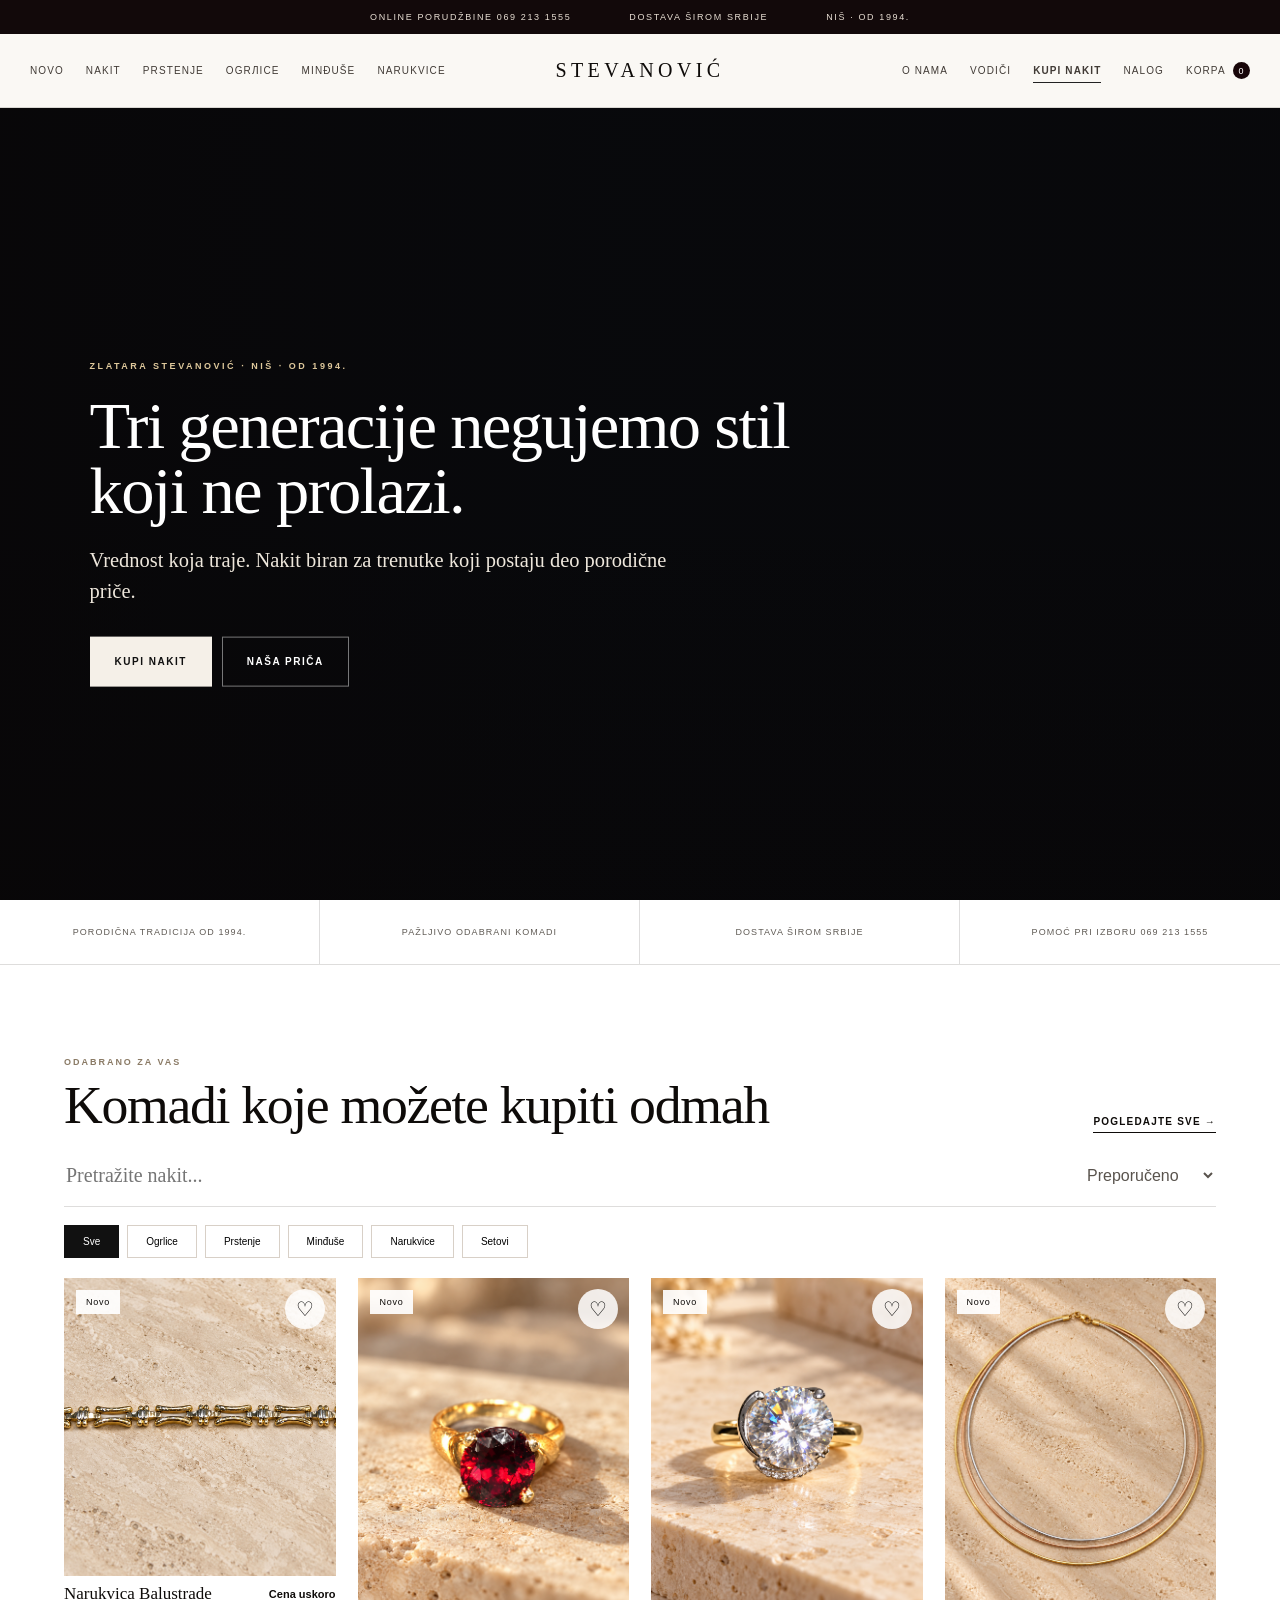
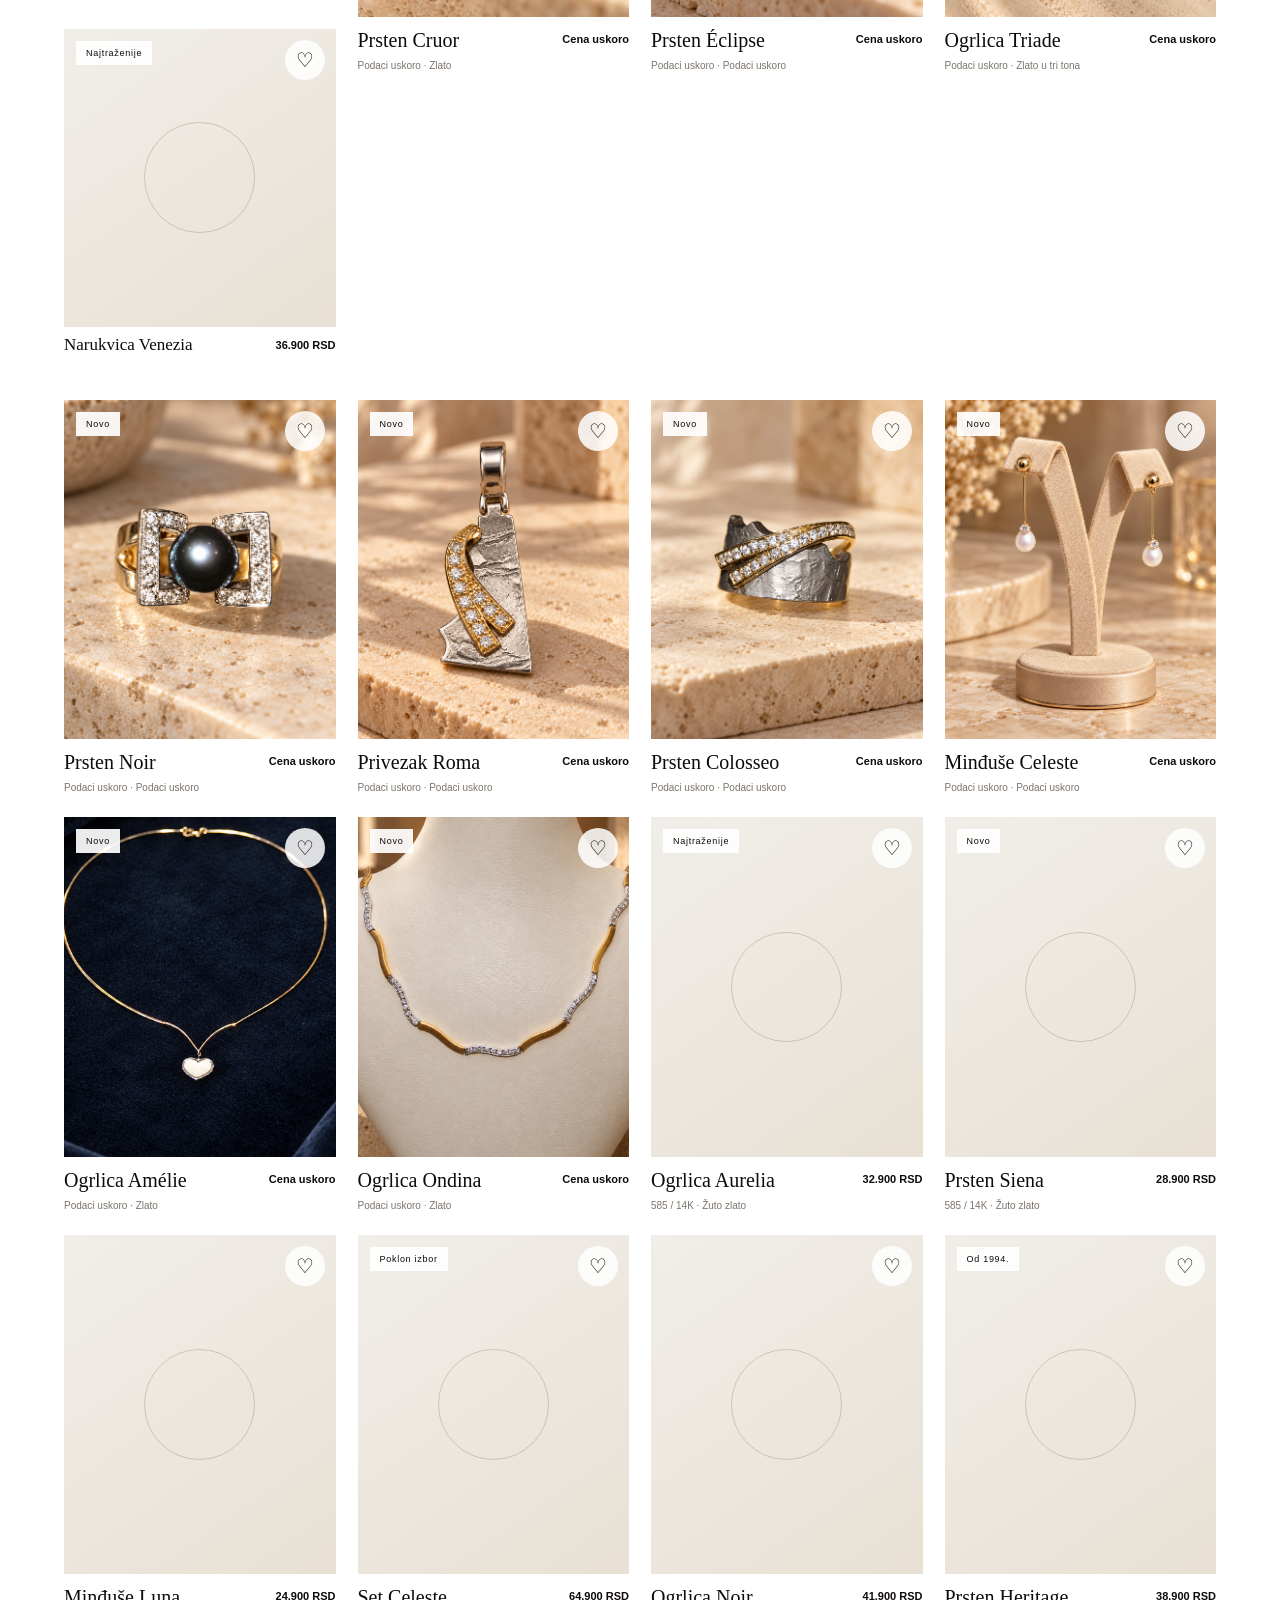
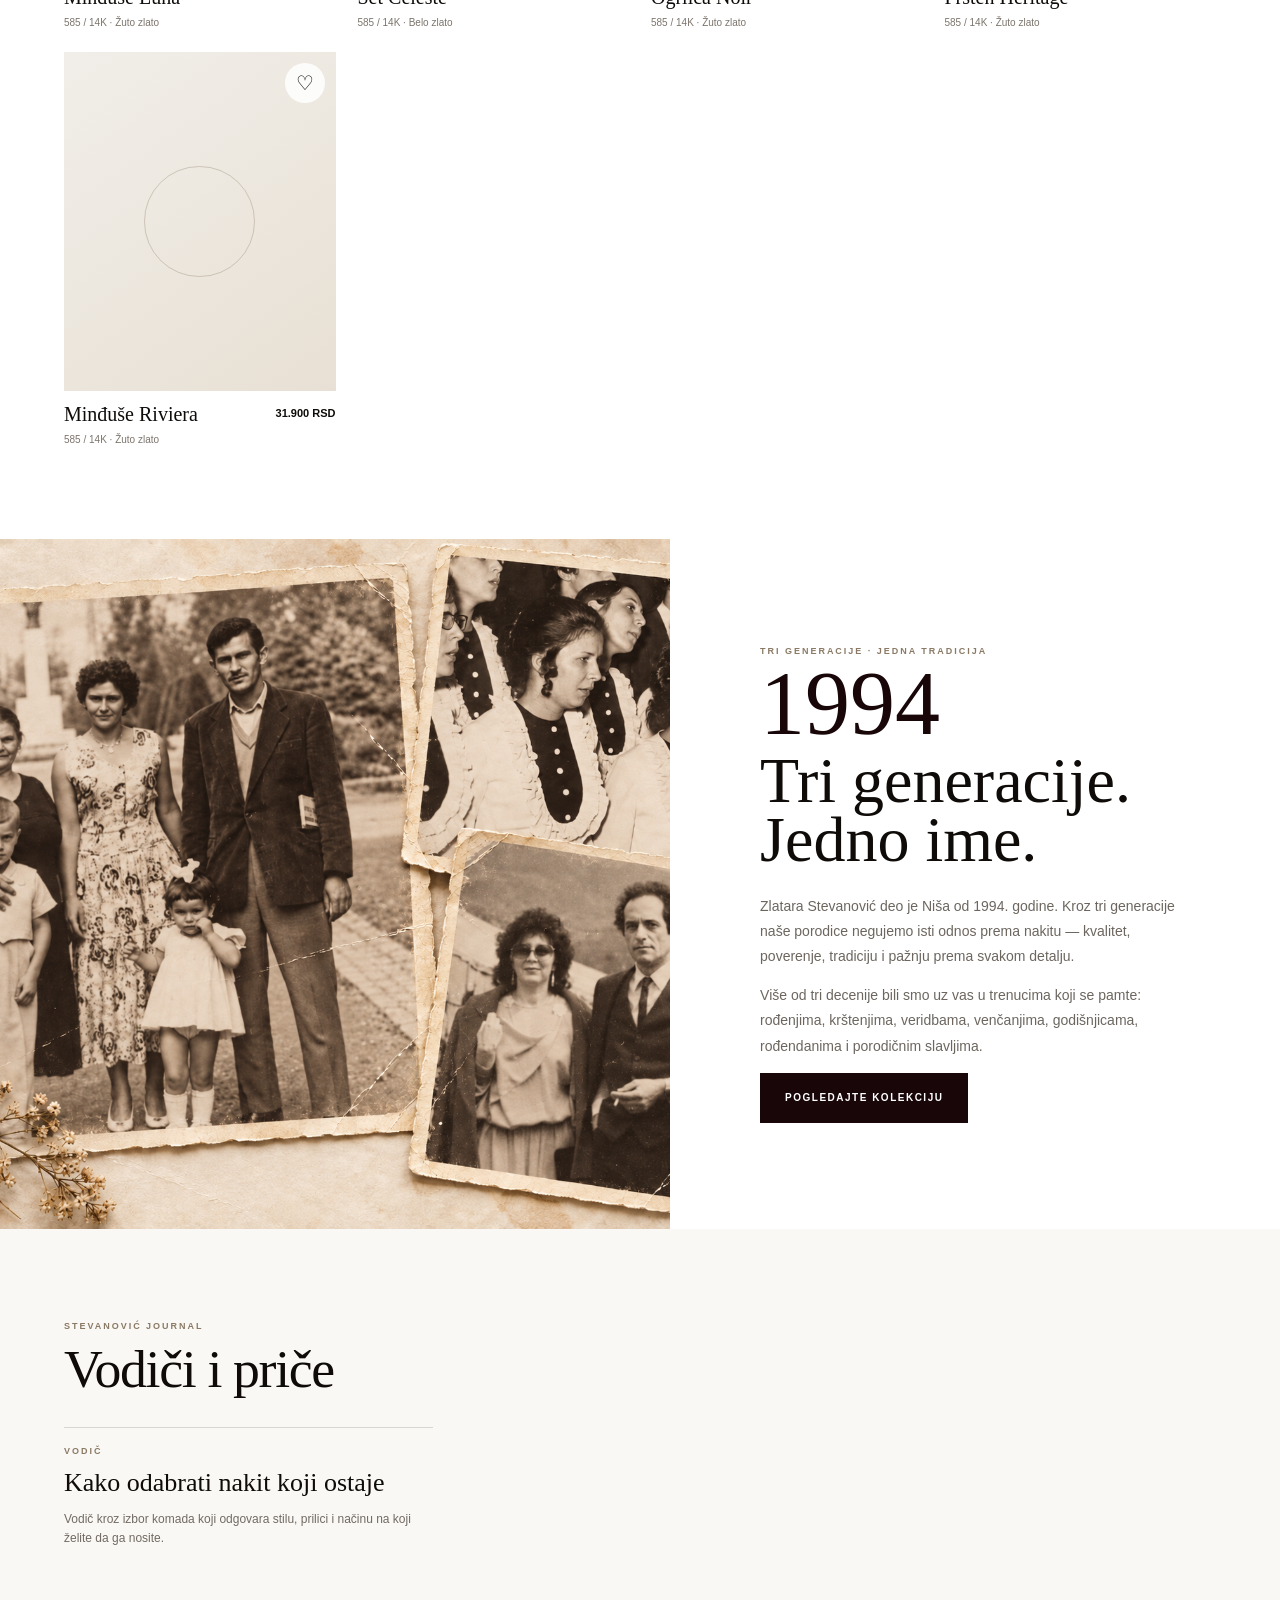
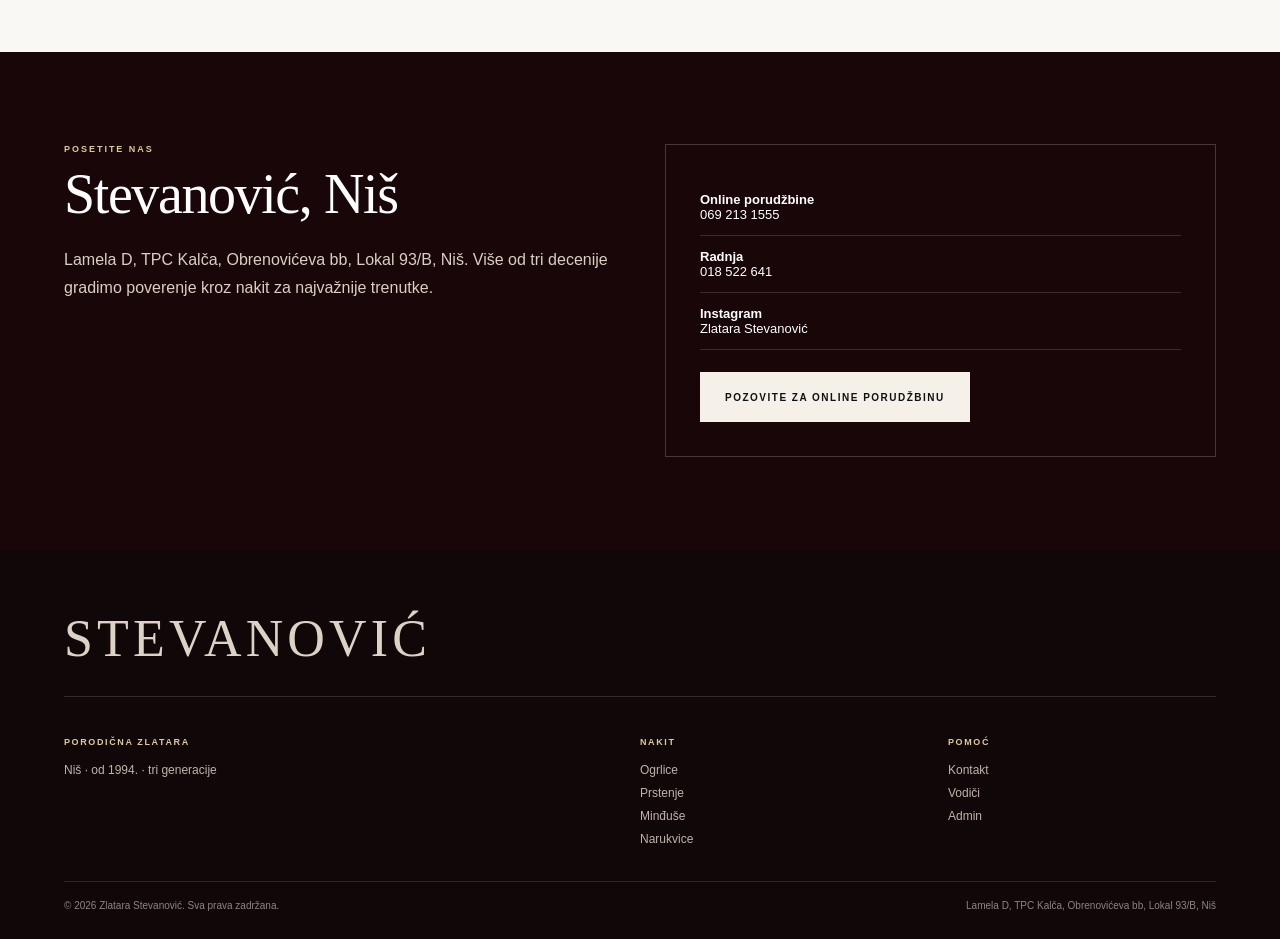
==== commit 6177b851: "Open admin panel directly during development" ====
--- a/index.html
+++ b/index.html
@@ -47,7 +47,7 @@
 
 <section class="section ox" id="contact"><div class="contact"><div><div class="eyebrow" style="color:var(--gold2)">POSЕTITE NAS</div><h2>Stevanović, Niš</h2><p>Lamela D, TPC Kalča, Obrenovićeva bb, Lokal 93/B, Niš. Više od tri decenije gradimo poverenje kroz nakit za najvažnije trenutke.</p></div><div class="contact-card"><div class="contact-line"><strong>Online porudžbine</strong><br>069 213 1555</div><div class="contact-line"><strong>Radnja</strong><br>018 522 641</div><div class="contact-line"><strong>Instagram</strong><br>Zlatara Stevanović</div><div class="actions-row" style="margin-top:22px"><a class="btn light" href="tel:+381692131555">POZOVITE ZA ONLINE PORUDŽBINU</a></div></div></div></section>
 </main>
-<footer class="footer"><div class="footer-brand">STEVANOVIĆ</div><div class="footer-grid"><div><h4>PORODIČNA ZLATARA</h4><p>Niš · od 1994. · tri generacije</p></div><div><h4>NAKIT</h4><a href="#shop" onclick="setCat('Ogrlice')">Ogrlice</a><a href="#shop" onclick="setCat('Prstenje')">Prstenje</a><a href="#shop" onclick="setCat('Minđuše')">Minđuše</a><a href="#shop" onclick="setCat('Narukvice')">Narukvice</a></div><div><h4>POMOĆ</h4><a href="#contact">Kontakt</a><a href="#journal">Vodiči</a><a href="admin.html">Admin</a></div></div><div class="legal"><span>© 2026 Zlatara Stevanović. Sva prava zadržana.</span><span>Lamela D, TPC Kalča, Obrenovićeva bb, Lokal 93/B, Niš</span></div></footer>
+<footer class="footer"><div class="footer-brand">STEVANOVIĆ</div><div class="footer-grid"><div><h4>PORODIČNA ZLATARA</h4><p>Niš · od 1994. · tri generacije</p></div><div><h4>NAKIT</h4><a href="#shop" onclick="setCat('Ogrlice')">Ogrlice</a><a href="#shop" onclick="setCat('Prstenje')">Prstenje</a><a href="#shop" onclick="setCat('Minđuše')">Minđuše</a><a href="#shop" onclick="setCat('Narukvice')">Narukvice</a></div><div><h4>POMOĆ</h4><a href="#contact">Kontakt</a><a href="#journal">Vodiči</a><a href="admin-direct.html">Admin</a></div></div><div class="legal"><span>© 2026 Zlatara Stevanović. Sva prava zadržana.</span><span>Lamela D, TPC Kalča, Obrenovićeva bb, Lokal 93/B, Niš</span></div></footer>
 
 <div id="overlay" class="overlay hidden"></div><div id="cartDrawer" class="cart-drawer hidden"></div>
 <script src="cms-store.js"></script>
@@ -72,7 +72,7 @@
 document.addEventListener('submit',async e=>{if(e.target.id!=='reviewForm')return;e.preventDefault();const f=new FormData(e.target),files=[...e.target.elements.images.files].slice(0,3),imgs=[];for(const file of files){if(file.size>300000){$('#reviewMsg').textContent='Fotografija je prevelika za trenutni prototip. Koristite sliku manju od 300 KB.';return}imgs.push(await fileToDataURL(file))}try{ZSCMS.addReview({productId:activeProductId,rating:Number(f.get('rating')),text:f.get('text'),images:imgs});openProduct(activeProductId)}catch(err){$('#reviewMsg').textContent=err.message}});
 function fileToDataURL(file){return new Promise((res,rej)=>{const r=new FileReader();r.onload=()=>res(r.result);r.onerror=rej;r.readAsDataURL(file)})}
 
-function openAccount(fromProduct=false){const u=ZSCMS.currentUser(),o=$('#overlay');if(u){o.innerHTML=`<div class="account-card"><button class="modal-close" onclick="closeOverlay()">×</button><div class="eyebrow">MOJ NALOG</div><h2>Dobro došli, ${esc(u.name.split(' ')[0])}.</h2><div class="profile-box"><strong>${esc(u.name)}</strong><br><span class="muted">${esc(u.email)}</span><br><span class="muted">${u.role==='admin'?'Administrator':'Kupac'}</span></div><div class="actions-row"><button class="btn dark" onclick="logoutAccount()">ODJAVI SE</button>${u.role==='admin'?`<a class="btn line" href="admin.html">OTVORI ADMIN</a>`:''}</div></div>`}else{o.innerHTML=`<div class="account-card"><button class="modal-close" onclick="closeOverlay()">×</button><div class="eyebrow">STEVANOVIĆ NALOG</div><h2>Vaš nalog</h2><div class="switch"><button id="loginTab" class="active" onclick="switchAuth('login')">PRIJAVA</button><button id="registerTab" onclick="switchAuth('register')">REGISTRACIJA</button></div><form id="accountForm"><div id="nameField" class="hidden"><input name="name" placeholder="Ime i prezime"></div><input name="email" type="email" placeholder="Email" required><input name="password" type="password" placeholder="Lozinka — najmanje 8 karaktera" required><input type="hidden" name="mode" value="login"><input type="hidden" name="returnProduct" value="${fromProduct?activeProductId||'':''}"><div id="accountMsg" class="message"></div><button class="btn dark" style="width:100%">PRIJAVI SE</button></form></div>`}o.classList.remove('hidden');document.body.classList.add('lock');updateAccountUI()}
+function openAccount(fromProduct=false){const u=ZSCMS.currentUser(),o=$('#overlay');if(u){o.innerHTML=`<div class="account-card"><button class="modal-close" onclick="closeOverlay()">×</button><div class="eyebrow">MOJ NALOG</div><h2>Dobro došli, ${esc(u.name.split(' ')[0])}.</h2><div class="profile-box"><strong>${esc(u.name)}</strong><br><span class="muted">${esc(u.email)}</span><br><span class="muted">${u.role==='admin'?'Administrator':'Kupac'}</span></div><div class="actions-row"><button class="btn dark" onclick="logoutAccount()">ODJAVI SE</button>${u.role==='admin'?`<a class="btn line" href="admin-direct.html">OTVORI ADMIN</a>`:''}</div></div>`}else{o.innerHTML=`<div class="account-card"><button class="modal-close" onclick="closeOverlay()">×</button><div class="eyebrow">STEVANOVIĆ NALOG</div><h2>Vaš nalog</h2><div class="switch"><button id="loginTab" class="active" onclick="switchAuth('login')">PRIJAVA</button><button id="registerTab" onclick="switchAuth('register')">REGISTRACIJA</button></div><form id="accountForm"><div id="nameField" class="hidden"><input name="name" placeholder="Ime i prezime"></div><input name="email" type="email" placeholder="Email" required><input name="password" type="password" placeholder="Lozinka — najmanje 8 karaktera" required><input type="hidden" name="mode" value="login"><input type="hidden" name="returnProduct" value="${fromProduct?activeProductId||'':''}"><div id="accountMsg" class="message"></div><button class="btn dark" style="width:100%">PRIJAVI SE</button></form></div>`}o.classList.remove('hidden');document.body.classList.add('lock');updateAccountUI()}
 function switchAuth(mode){const f=$('#accountForm');f.elements.mode.value=mode;$('#nameField').classList.toggle('hidden',mode!=='register');$('#loginTab').classList.toggle('active',mode==='login');$('#registerTab').classList.toggle('active',mode==='register');f.querySelector('button[type=submit]').textContent=mode==='login'?'PRIJAVI SE':'KREIRAJ NALOG'}
 document.addEventListener('submit',async e=>{if(e.target.id!=='accountForm')return;e.preventDefault();const f=new FormData(e.target);try{if(f.get('mode')==='register')await ZSCMS.register({name:f.get('name'),email:f.get('email'),password:f.get('password')});else await ZSCMS.login(f.get('email'),f.get('password'));const ret=f.get('returnProduct');closeOverlay();updateAccountUI();if(ret)openProduct(Number(ret))}catch(err){$('#accountMsg').textContent=err.message}});
 function logoutAccount(){ZSCMS.logout();closeOverlay();updateAccountUI()}
